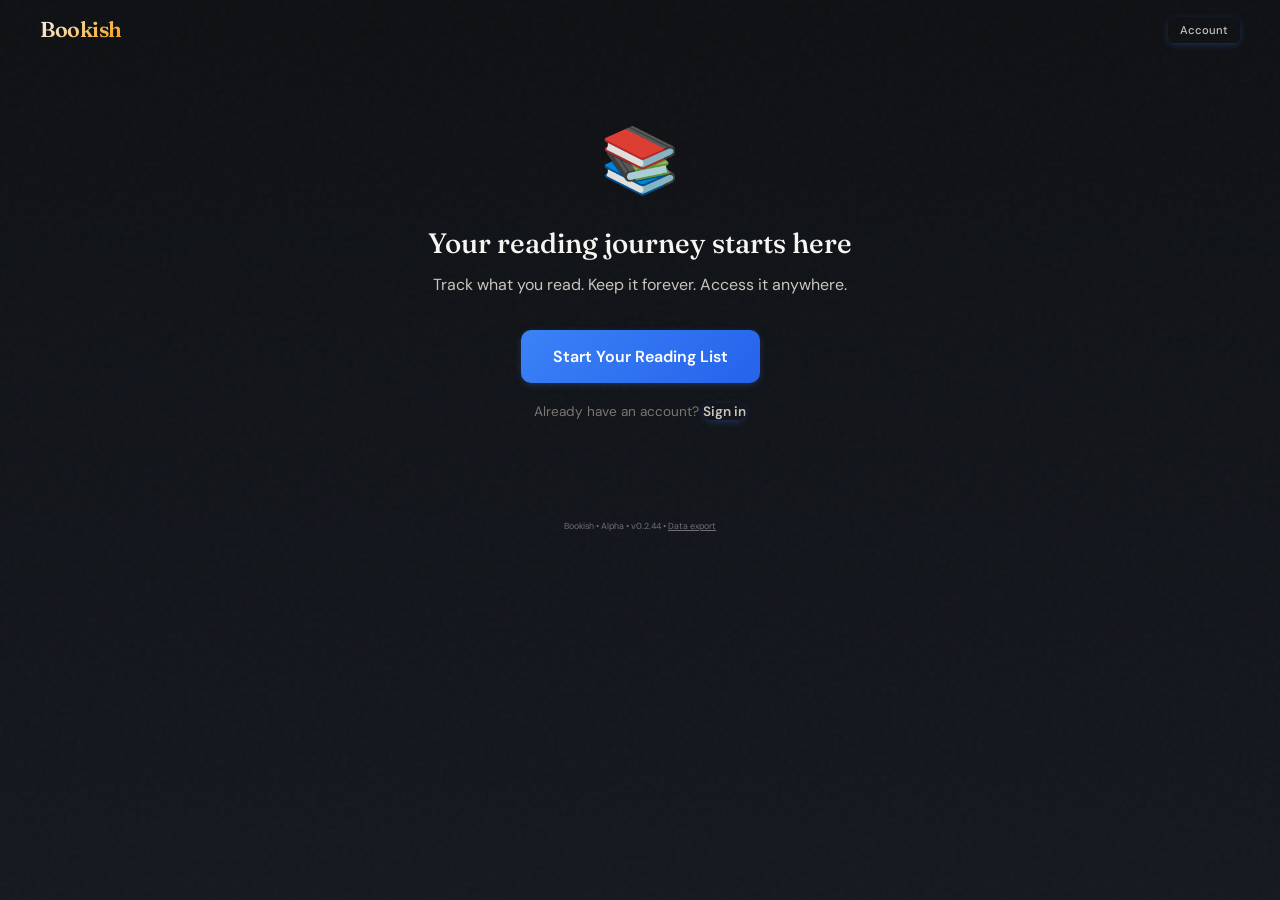
==== index.html @ df1e9d8d "Deploy: 2026-03-21 12:35:47 - Alpha 2: reading status, WTR drawer, pending-tx bridge, sync fixes, nu" ====
<!doctype html><html><head><meta charset="utf-8"/><title>Bookish</title><meta name="viewport" content="width=device-width,initial-scale=1"/>
<link rel="manifest" href="manifest.json"/>
<meta name="theme-color" content="#2563eb"/>
<meta name="apple-mobile-web-app-capable" content="yes"/>
<meta name="mobile-web-app-capable" content="yes"/>
<meta name="apple-mobile-web-app-status-bar-style" content="default"/>
<link rel="apple-touch-icon" href="assets/icons/icon-192.png"/>
<link rel="icon" type="image/png" sizes="32x32" href="assets/icons/icon-192.png"/>
<link rel="preconnect" href="https://fonts.googleapis.com">
<link rel="preconnect" href="https://fonts.gstatic.com" crossorigin>
<link href="https://fonts.googleapis.com/css2?family=DM+Sans:wght@400;500;600;700&family=Fraunces:opsz,wght@9..144,400;9..144,500;9..144,600&family=JetBrains+Mono:wght@400;500&display=swap" rel="stylesheet">
<link rel="stylesheet" href="css/styles.css"/>
</head><body><div id="app">
<header>
  <h1>Bookish</h1>
  <div style="display:flex;align-items:center;gap:10px;font-size:.65rem">
    <div id="status" style="display:none"></div>
    <button id="installBtn" class="refresh-link" style="display:none" title="Install">Install</button>
    <button id="accountBtn" class="refresh-link account-link" title="Account">Account</button>
  </div>
</header>
<div class="action-bar">
  <button id="newBtn" class="new-compact" title="Add a book">+ Add a Book</button>
  <button id="wtrCounter" class="wtr-counter" title="Your reading list">My Reading List</button>
</div>
<div id="accountNudgeBanner" class="nudge-banner" style="display:none;">
  <div class="nudge-content">
    <span class="nudge-icon">💡</span>
    <div class="nudge-text">
      <div class="nudge-headline">Want to access your books from other devices?</div>
      <button id="nudgeCreateAccountBtn" class="btn-link nudge-cta">Create Account →</button>
    </div>
  </div>
  <button id="nudgeDismissBtn" class="nudge-dismiss" title="Dismiss">×</button>
</div>

<!-- Account Modal -->
<div id="accountModal" class="modal-overlay" style="display:none;">
  <div class="modal-backdrop"></div>
  <div class="modal account-modal">
    <button class="modal-close-btn" id="accountModalClose" aria-label="Close">×</button>
    <div id="accountModalContent"></div>
  </div>
</div>

<!-- Want to Read drawer -->
<div id="wtrOverlay" style="display:none">
  <div class="wtr-backdrop" id="wtrBackdrop"></div>
  <div class="wtr-drawer" id="wtrDrawer">
    <div class="wtr-drawer-handle"></div>
    <div class="wtr-header">
      <h3 class="wtr-title">My Reading List</h3>
      <button type="button" class="modal-close-btn" id="wtrClose" aria-label="Close">×</button>
    </div>
    <div id="wtrList" class="wtr-list"></div>
    <div id="wtrEmpty" class="wtr-empty" style="display:none">
      <p>When you hear about a book you want to read, add it here so you don't forget.</p>
      <button type="button" class="btn secondary" id="wtrAddBtn">+ Add a Book</button>
    </div>
    <div class="wtr-footer">
      <button type="button" class="wtr-footer-add" id="wtrFooterAdd">+ Add a book to read</button>
    </div>
  </div>
</div>

<div id="shelfEmpty" class="shelf-empty" style="display:none">
  <p class="shelf-empty-text">Books you're reading and have finished show up here.</p>
  <button type="button" id="shelfEmptyBrowse" class="shelf-empty-link">Browse My Reading List →</button>
</div>
<div id="cards" class="cards"></div>
<div id="empty" class="empty-state" style="display:none">
  <div class="empty-illustration">📚</div>
  <h2 class="empty-headline">Your reading journey starts here</h2>
  <p class="empty-subtext">Track what you read. Keep it forever. Access it anywhere.</p>
  <button id="emptyAddBookBtn" class="btn primary empty-cta">Start Your Reading List</button>
  <div id="emptySignIn" class="empty-signin">Already have an account? <button class="link-btn" id="emptySignInBtn">Sign in</button></div>
</div>
<div id="celebrationToast" class="toast celebration-toast" style="display:none;">
  <span class="toast-icon">🎉</span>
  <span class="toast-message">First book added! You're on your way.</span>
</div>
<footer>Bookish • Alpha • v0.2.44 • <a href="/forever.html" target="_blank" rel="noopener">Data export</a></footer>
</div>

<!-- Notes expand overlay -->
<div id="notesOverlay" class="notes-overlay" style="display:none;">
  <div class="notes-overlay-backdrop"></div>
  <div class="notes-overlay-inner">
    <div class="notes-overlay-header">
      <h3>Notes</h3>
      <button type="button" id="notesOverlayClose" class="btn notes-overlay-done">Done</button>
    </div>
    <textarea id="notesOverlayInput" placeholder="Write your thoughts about this book..." maxlength="10000"></textarea>
    <div class="notes-overlay-count"><span id="notesOverlayCount">0</span> / 10,000</div>
  </div>
</div>

<div id="modal" class="modal">
  <div class="modal-inner">
    <button class="modal-close-btn" id="closeModal" aria-label="Close">×</button>
    <div id="statusSelector" class="status-selector" style="display:none">
      <button type="button" class="status-option active" data-status="want_to_read">Want to Read</button>
      <button type="button" class="status-option" data-status="reading">Reading</button>
      <button type="button" class="status-option" data-status="read">Read</button>
    </div>
    <input type="hidden" name="readingStatus" id="readingStatusInput" value="want_to_read"/>
    <div id="bookSearchUI">
      <h3>Add Book</h3>
      <input id="bookSearchInput" placeholder="Search by title, author, or ISBN…" autocomplete="off"/>
      <button type="button" id="filtersToggle" class="filters-toggle" style="display:none"><span class="filters-toggle-icon">▾</span> Filters<span id="filtersActiveIndicator" class="filters-active-dot" style="display:none"></span></button>
      <div id="searchControls" class="search-controls" style="display:none">
        <div class="filters">
          <span class="tiny-label">Filter:</span>
          <button type="button" class="filter-btn active" data-filter="all">Books</button>
          <button type="button" class="filter-btn" data-filter="audiobook">Audiobooks</button>
        </div>
        <div class="sorters">
          <span class="tiny-label">Sort:</span>
          <button type="button" class="sort-btn active" data-mode="relevance" title="Original relevance order">Relevance</button>
          <button type="button" class="sort-btn" data-mode="newest" title="Newest year first">Newest</button>
        </div>
      </div>
      <div id="bookSearchResults" style="display:none"></div>
      <div id="editionNav">
        <button type="button" id="prevEdition">◀</button>
        <div id="editionInfo"></div>
        <button type="button" id="nextEdition">▶</button>
      </div>
    </div>
    <form id="entryForm" class="inline" novalidate>
      <div class="form-as-tile">
        <div class="fields-cluster">
          <div class="field-block"><label>Title</label><input name="title" required placeholder="Title"></div>
          <div class="field-block"><label>Author</label><input name="author" required placeholder="Author"></div>
          <div class="field-block"><label>Format</label><select name="format"><option value="print">Print</option><option value="ebook">Ebook</option><option value="audio">Audio</option></select></div>
          <div class="field-block"><label>Date Read</label><div class="date-input-wrap"><input name="dateRead" type="date"><button type="button" class="cal-btn" id="openCalendarBtn" title="Pick date">📅</button></div></div>
        </div>
        <div class="tile-cover" id="tileCoverClick">
          <img class="preview" id="coverPreview" style="display:none"/>
          <div class="placeholder" id="coverPlaceholder"><div class="placeholder-icon"><svg width="48" height="48" viewBox="0 0 24 24" fill="none" stroke="currentColor" stroke-width="1.5" stroke-linecap="round" stroke-linejoin="round"><path d="M4 19.5A2.5 2.5 0 0 1 6.5 17H20"/><path d="M6.5 2H20v20H6.5A2.5 2.5 0 0 1 4 19.5v-15A2.5 2.5 0 0 1 6.5 2z"/></svg><span>Click to upload cover</span></div></div>
          <div class="cover-hover-hint" id="coverHoverHint">Click to change cover</div>
          <button type="button" class="cover-remove-btn" id="coverRemoveBtn" title="Remove cover" style="display:none">×</button>
          <input type="file" name="coverFile" accept="image/*" style="display:none" id="hiddenCoverInput"/>
        </div>
      </div>
      <div class="optional-fields-zone" id="optionalFieldsZone">
        <div class="field-chips" id="fieldChips">
          <button type="button" class="field-chip" data-field="notes">+ Notes</button>
          <button type="button" class="field-chip" data-field="rating">+ Rating</button>
          <button type="button" class="field-chip" data-field="owned">+ Owned</button>
          <button type="button" class="field-chip" data-field="tags">+ Tags</button>
        </div>
        <div class="optional-field" data-field="rating" style="display:none">
          <div class="optional-field-header"><label>Rating</label><button type="button" class="field-deactivate" data-field="rating" title="Remove rating field" aria-label="Remove rating field">&times;</button></div>
          <div class="star-rating" id="starRating" role="radiogroup" aria-label="Book rating">
            <button type="button" class="star" data-value="1" role="radio" aria-label="1 star">☆</button><button type="button" class="star" data-value="2" role="radio" aria-label="2 stars">☆</button><button type="button" class="star" data-value="3" role="radio" aria-label="3 stars">☆</button><button type="button" class="star" data-value="4" role="radio" aria-label="4 stars">☆</button><button type="button" class="star" data-value="5" role="radio" aria-label="5 stars">☆</button>
          </div>
          <input type="hidden" name="rating" id="ratingInput" value=""/>
        </div>
        <div class="optional-field" data-field="owned" style="display:none">
          <div class="optional-field-header"><label>Owned</label><button type="button" class="field-deactivate" data-field="owned" title="Remove owned field" aria-label="Remove owned field">&times;</button></div>
          <label class="toggle-switch"><input type="checkbox" name="owned" id="ownedToggle"><span class="toggle-track"></span><span class="toggle-label" id="ownedLabel">No</span></label>
        </div>
        <div class="optional-field" data-field="tags" style="display:none">
          <div class="optional-field-header"><label>Tags</label><button type="button" class="field-deactivate" data-field="tags" title="Remove tags field" aria-label="Remove tags field">&times;</button></div>
          <input name="tags" placeholder="e.g. fiction, favorites" class="tags-input" id="tagsInput">
          <div class="tags-pills" id="tagsPills"></div>
        </div>
        <div class="optional-field" data-field="notes" style="display:none">
          <div class="optional-field-header"><label>Notes</label><button type="button" class="field-deactivate" data-field="notes" title="Remove notes field" aria-label="Remove notes field">&times;</button></div>
          <div class="notes-block">
            <textarea id="notesInput" name="notes" placeholder="Any thoughts about this book?" maxlength="10000" rows="3"></textarea>
            <button type="button" class="notes-expand-btn" id="notesExpandBtn" title="Expand to full editor" aria-label="Expand notes">↗</button>
          </div>
        </div>
      </div>
      <input type="hidden" name="priorTxid"/>
      <div class="row-actions primary-actions">
        <button type="button" class="btn secondary" id="cancelBtn">Cancel</button>
        <button type="submit" class="btn" id="saveBtn" disabled>Save</button>
        <button type="button" class="btn danger edit-only" id="deleteBtn" title="Delete book">Delete</button>
      </div>
    </form>
  </div>
</div>
<script>
 if('serviceWorker' in navigator){
  window.addEventListener('load',async()=>{
    try{
      const registration=await navigator.serviceWorker.register('./sw.js');
      // Check for updates on page load
      registration.update();
      // Check for updates periodically (every 60 minutes)
      setInterval(()=>registration.update(),60*60*1000);
    }catch(err){
      console.warn('SW registration failed:',err);
    }
  });
  // Reload when new service worker takes control
  let refreshing=false;
  navigator.serviceWorker.addEventListener('controllerchange',()=>{
    if(refreshing) return;
    refreshing=true;
    window.location.reload();
  });
 }
 // Minimal install prompt handling
 let deferredPrompt; const installBtn=document.getElementById('installBtn');
 window.addEventListener('beforeinstallprompt', (e)=>{ e.preventDefault(); deferredPrompt=e; installBtn.style.display='inline-flex'; });
 installBtn?.addEventListener('click', async ()=>{ if(!deferredPrompt) return; installBtn.disabled=true; try{ deferredPrompt.prompt(); await deferredPrompt.userChoice; }finally{ installBtn.style.display='none'; deferredPrompt=null; }
 });
</script>
<script type="module" src="js/browser_client.js"></script>
<script type="module" src="js/cache.js"></script>
<script type="module" src="js/sync_manager.js"></script>
<script type="module" src="js/app.js"></script>
<script defer src="js/date_picker.js"></script>
<script type="module" src="js/book_search.js"></script>
</body></html>
---- css/styles.css ----
:root{
  --mobile-columns:2;
  --mobile-scale:1;
  /* Phase 4: Typography */
  --font-display:'Fraunces',Georgia,serif;
  --font-body:'DM Sans',system-ui,sans-serif;
  --font-mono:'JetBrains Mono',monospace;
  /* Phase 4: Color System - Warm Palette */
  --color-bg-deep:#0f1114;
  --color-bg-base:#151920;
  --color-bg-surface:#1c222a;
  --color-bg-elevated:#242b35;
  --color-text-primary:#f7f5f2;
  --color-text-secondary:#c9c5be;
  --color-text-muted:#7a7670;
  --color-border-subtle:#2a2f38;
  --color-border-default:#363d48;
  --color-border-strong:#454d5a;
  --color-primary:#3b82f6;
  --color-primary-hover:#60a5fa;
  --color-primary-muted:rgba(59,130,246,0.15);
  --color-accent:#f59e0b;
  --color-accent-muted:rgba(245,158,11,0.15);
  --color-success:#10b981;
  --color-warning:#eab308;
  --color-error:#ef4444;
  /* Single shelf spine (read / neutral); "reading" cards override in .card[data-reading] */
  --color-spine-read:#3d3630;
  --color-spine-read-mid:#322c27;
}
body{
  font-family:var(--font-body);
  margin:0;
  display:flex;
  justify-content:center;
  background:linear-gradient(180deg,var(--color-bg-deep) 0%,var(--color-bg-base) 100%);
  color:var(--color-text-primary);
  min-height:100vh;
  position:relative;
}
body::before{
  content:'';
  position:fixed;
  inset:0;
  background-image:url("data:image/svg+xml,%3Csvg viewBox='0 0 200 200' xmlns='http://www.w3.org/2000/svg'%3E%3Cfilter id='noise'%3E%3CfeTurbulence type='fractalNoise' baseFrequency='0.85' numOctaves='4' stitchTiles='stitch'/%3E%3C/filter%3E%3Crect width='100%25' height='100%25' filter='url(%23noise)'/%3E%3C/svg%3E");
  opacity:0.025;
  pointer-events:none;
  z-index:-1;
}
/* Phase 4: Typography application */
h1,h2,h3,.headline{
  font-family:var(--font-display);
  font-optical-sizing:auto;
}
.recovery-phrase,.wallet-address,code{
  font-family:var(--font-mono);
}
/* Global transition defaults */
*{
  transition-timing-function:cubic-bezier(.4,0,.2,1);
}
/* Reduced motion support */
@media (prefers-reduced-motion:reduce){
  *,*::before,*::after{
    animation-duration:.01ms!important;
    animation-iteration-count:1!important;
    transition-duration:.01ms!important;
  }
}
#app{width:100%;max-width:1200px;padding:16px} /* widened for desktop grid */
header{display:flex;align-items:center;justify-content:space-between;margin-bottom:12px}
header h1{
  font-family:var(--font-display);
  font-size:1.35rem;
  font-weight:600;
  letter-spacing:-0.02em;
  margin:0;
  background:linear-gradient(135deg,var(--color-text-primary) 0%,var(--color-accent) 100%);
  -webkit-background-clip:text;
  -webkit-text-fill-color:transparent;
  background-clip:text;
}
#status{
  font-size:.65rem;
  opacity:.7;
  color:var(--color-text-muted);
  transition:color .2s ease,opacity .2s ease;
}
#status:empty{display:none}
#status.warning{
  color:var(--color-warning);
  opacity:1;
  font-weight:500;
}
button, .btn{
  font-family:var(--font-body);
  font-weight:600;
  font-size:.875rem;
  padding:10px 18px;
  border-radius:8px;
  border:none;
  cursor:pointer;
  transition:all .2s ease;
  position:relative;
  overflow:hidden;
  display:inline-flex;
  align-items:center;
  justify-content:center;
  gap:6px;
  background:linear-gradient(135deg,var(--color-primary) 0%,#2563eb 100%);
  color:#fff;
  box-shadow:0 2px 8px -2px rgba(59,130,246,.4);
}
button:disabled, .btn:disabled{opacity:.5;cursor:default}
button:active, .btn:active{transform:scale(.98)}
button.primary, .btn.primary{
  background:linear-gradient(135deg,var(--color-primary) 0%,#2563eb 100%);
  color:#fff;
  box-shadow:0 2px 8px -2px rgba(59,130,246,.4);
}
button.primary:hover, .btn.primary:hover{
  background:linear-gradient(135deg,var(--color-primary-hover) 0%,#3b82f6 100%);
  box-shadow:0 4px 12px -2px rgba(59,130,246,.5);
  transform:translateY(-1px);
}
button.secondary, .btn.secondary{
  background:var(--color-bg-elevated);
  color:var(--color-text-secondary);
  border:1px solid var(--color-border-default);
  box-shadow:none;
}
button.secondary:hover, .btn.secondary:hover{
  background:var(--color-border-subtle);
  color:var(--color-text-primary);
  transform:translateY(-1px);
}
#newBtn{background:var(--color-success)}
.new-compact{background:var(--color-bg-surface)!important;color:var(--color-text-primary)!important;font-size:.75rem!important;padding:8px 14px!important;border:1px solid var(--color-border-default)!important;border-radius:8px!important;font-weight:600!important;letter-spacing:.03em}
.new-compact:hover{background:var(--color-bg-elevated)!important;border-color:var(--color-border-strong)!important}
.refresh-link{
  position:relative;
  background:transparent!important;
  color:var(--color-text-muted)!important;
  padding:6px 12px!important;
  font-size:.7rem!important;
  font-weight:500!important;
  border:none!important;
  border-radius:6px!important;
  cursor:pointer;
  transition:color .2s ease,background .2s ease;
}
.refresh-link::before{
  content:'';
  position:absolute;
  inset:-6px -4px;
  border-radius:10px;
}
.refresh-link:hover{
  color:var(--color-text-secondary)!important;
  background:var(--color-bg-surface)!important;
}
.account-link{
  color:var(--color-text-secondary)!important;
  font-weight:500!important;
  text-decoration:none!important;
}
.account-link:hover{
  color:var(--color-text-primary)!important;
}
.cards{display:flex;flex-direction:column;gap:14px;margin-top:8px}
.card{
  position:relative;
  background:var(--color-bg-surface);
  border:1px solid var(--color-border-subtle);
  border-radius:12px;
  display:flex;
  gap:12px;
  padding:12px;
  cursor:pointer;
  transition:transform .3s ease,box-shadow .3s ease,border-color .3s ease,background .2s;
  animation:card-enter .4s ease-out backwards;
}
.card:nth-child(1){animation-delay:.05s}
.card:nth-child(2){animation-delay:.1s}
.card:nth-child(3){animation-delay:.15s}
.card:nth-child(4){animation-delay:.2s}
.card:nth-child(5){animation-delay:.25s}
.card:nth-child(6){animation-delay:.3s}
.card:nth-child(7){animation-delay:.35s}
.card:nth-child(8){animation-delay:.4s}
@keyframes card-enter{
  from{
    opacity:0;
    transform:translateY(20px);
  }
  to{
    opacity:1;
    transform:translateY(0);
  }
}
.card:hover{
  transform:translateY(-2px);
  box-shadow:0 6px 16px -6px rgba(0,0,0,.35),0 0 0 1px var(--color-border-default);
  border-color:var(--color-border-default);
  background:var(--color-bg-elevated);
}
.card[data-fmt]{position:relative;}
.card[data-fmt]:before{
  content:'';
  position:absolute;
  left:0;
  top:0;
  bottom:0;
  width:3px;
  border-radius:12px 0 0 12px;
  opacity:.65;
  transition:opacity .3s ease;
  z-index:1;
}
.card[data-fmt]:before{background:linear-gradient(180deg,var(--color-spine-read) 0%,var(--color-spine-read-mid) 100%);}
.card:hover[data-fmt]:before{
  opacity:1;
}
.cover{
  width:72px;
  flex:0 0 72px;
  display:flex;
  align-items:center;
  justify-content:center;
  background:linear-gradient(145deg,var(--color-bg-elevated) 0%,var(--color-bg-deep) 100%);
  border:1px solid var(--color-border-subtle);
  border-radius:8px;
  overflow:hidden;
  position:relative;
}
/* Blur-fill background for covers with non-standard aspect ratios */
.cover::before{
  content:'';
  position:absolute;
  inset:-10px;
  background:var(--cover-url) center/cover no-repeat;
  filter:blur(12px) brightness(0.7);
  z-index:0;
  opacity:0;
  transition:opacity .2s;
}
.cover:has(img)::before{opacity:1}
.cover:not(:has(img)):not(:has(.generated-cover)){
  background-image:repeating-linear-gradient(90deg,transparent,transparent 2px,var(--color-border-subtle) 2px,var(--color-border-subtle) 3px),linear-gradient(145deg,var(--color-bg-elevated) 0%,var(--color-bg-deep) 100%);
}
.cover > span{
  font-size:.65rem;
  font-weight:500;
  text-transform:uppercase;
  letter-spacing:.1em;
  color:var(--color-text-muted);
  opacity:.6;
}
.no-cover-icon{
  display:flex;
  flex-direction:column;
  align-items:center;
  gap:4px;
  opacity:.3;
  color:var(--color-text-muted);
}
/* Generated cover for books without cover art */
.generated-cover{
  width:100%;
  height:100%;
  display:flex;
  flex-direction:column;
  align-items:center;
  justify-content:center;
  padding:10px 8px;
  box-sizing:border-box;
  text-align:center;
  gap:4px;
}
.generated-title{
  font-family:var(--font-display);
  font-size:.7rem;
  font-weight:500;
  line-height:1.25;
  color:rgba(255,255,255,.85);
  display:-webkit-box;
  -webkit-line-clamp:4;
  line-clamp:4;
  -webkit-box-orient:vertical;
  overflow:hidden;
  word-break:break-word;
}
.generated-author{
  font-family:var(--font-body);
  font-size:.5rem;
  font-weight:400;
  color:rgba(255,255,255,.45);
  line-height:1.2;
  display:-webkit-box;
  -webkit-line-clamp:2;
  line-clamp:2;
  -webkit-box-orient:vertical;
  overflow:hidden;
}
.cover img{width:100%;height:100%;object-fit:contain;display:block;position:relative;z-index:1}
/* Dim text below card when generated cover shows title/author */
.card:has(.generated-cover) .meta .title,
.card:has(.generated-cover) .meta .author{opacity:.5}
.meta{flex:1;min-width:0}
.title{
  font-family:var(--font-body);
  font-size:1rem;
  font-weight:600;
  line-height:1.2;
  margin:0 0 4px 0;
  color:var(--color-text-primary);
}
.author{
  font-family:var(--font-body);
  font-size:.875rem;
  font-weight:500;
  color:var(--color-text-secondary);
  margin:0 0 6px 0;
}
.details{font-size:.65rem;opacity:.65;display:flex;flex-wrap:wrap;gap:6px}
.details{flex-direction:column;align-items:flex-start;gap:2px}
.details .read-date{display:block;opacity:.7;}
/* Empty state - Phase 2 redesign */
.empty-state{display:flex;flex-direction:column;align-items:center;justify-content:center;padding:60px 20px;text-align:center;min-height:300px}
.empty-illustration{font-size:4rem;margin-bottom:24px;opacity:.9;animation:gentleBounce 1s ease-in-out 1}
@keyframes gentleBounce{0%,100%{transform:translateY(0)}50%{transform:translateY(-8px)}}
.empty-headline{
  font-family:var(--font-display);
  font-size:1.75rem;
  font-weight:500;
  margin:0 0 12px 0;
  color:var(--color-text-primary);
}
.empty-subtext{
  font-family:var(--font-body);
  font-size:1rem;
  color:var(--color-text-secondary);
  margin:0 0 32px 0;
  line-height:1.6;
}
.empty-cta{
  font-family:var(--font-body);
  font-size:1rem;
  font-weight:600;
  padding:16px 32px;
  border-radius:10px;
  background:linear-gradient(135deg,var(--color-primary) 0%,#2563eb 100%);
  box-shadow:0 2px 8px -2px rgba(59,130,246,.4);
  transition:background .2s ease,transform .2s ease,box-shadow .2s ease;
}
.empty-cta:hover{
  background:linear-gradient(135deg,var(--color-primary-hover) 0%,#3b82f6 100%);
  box-shadow:0 4px 12px -2px rgba(59,130,246,.5);
  transform:translateY(-2px);
}

/* Sign-in link on empty state */
.empty-signin{margin-top:20px;font-size:.85rem;color:var(--color-text-muted)}
.empty-signin .link-btn{background:none;border:none;color:var(--color-text-secondary);font-size:inherit;font-family:inherit;cursor:pointer;padding:0;text-decoration:none;transition:color .2s}
.empty-signin .link-btn:hover{color:var(--color-text-primary);text-decoration:underline;text-underline-offset:2px}

/* Shelf-empty state (has WTR books but no shelf books) */
.shelf-empty{
  text-align:center;
  padding:40px 20px;
  color:var(--color-text-muted);
}
.shelf-empty-text{
  font-size:.9rem;
  line-height:1.5;
  margin:0 0 12px;
}
.shelf-empty-link{
  background:transparent!important;
  border:none!important;
  color:var(--color-text-secondary)!important;
  font-size:.85rem!important;
  font-weight:500!important;
  cursor:pointer;
  padding:8px 12px!important;
  border-radius:6px!important;
  transition:color .2s,background .2s;
  font-family:var(--font-body);
  box-shadow:none!important;
}
.shelf-empty-link:hover{
  color:var(--color-primary)!important;
  background:var(--color-bg-surface)!important;
}

/* --- Reading Status: shelf-first, queue-behind --- */

/* Reading card accent — always-on spine glow */
.card[data-reading="true"][data-fmt]:before{
  opacity:1!important;
  background:linear-gradient(180deg,var(--color-primary) 0%,var(--color-primary-hover) 100%)!important;
  box-shadow:0 0 8px 1px rgba(59,130,246,.2);
}
.card-reading-label{
  font-size:.7rem;
  color:var(--color-primary);
  opacity:.85;
  display:flex;
  flex-direction:row;
  align-items:center;
  gap:6px;
  flex-wrap:wrap;
}
.card-reading-text{flex:0 1 auto;line-height:1.2}
.card-done-check{
  font-size:.8rem;
  line-height:1;
  color:var(--color-text-muted);
  cursor:pointer;
  padding:12px;
  margin:-12px -12px -12px 0;
  border-radius:6px;
  transition:color .15s,background .15s;
  font-weight:600;
  font-family:var(--font-body);
  background:transparent;
  border:none;
  min-width:44px;
  min-height:44px;
  display:inline-flex;
  align-items:center;
  justify-content:center;
  box-shadow:none;
}
.card-done-check:hover{
  color:var(--color-success);
  background:rgba(16,185,129,.12);
}

/* Action bar (+ To Read button and counter) */
.action-bar{display:flex;gap:8px;margin:4px 0 12px;align-items:center}
.wtr-counter{
  background:transparent!important;
  border:1px solid var(--color-border-default)!important;
  color:var(--color-text-secondary)!important;
  font-size:.75rem!important;
  font-weight:600!important;
  padding:8px 14px!important;
  border-radius:8px!important;
  cursor:pointer;
  transition:color .2s,background .2s,border-color .2s;
  font-family:var(--font-body);
  letter-spacing:.03em;
  box-shadow:none;
}
.wtr-counter:hover{
  background:var(--color-bg-elevated)!important;
  border-color:var(--color-border-strong)!important;
  color:var(--color-text-primary)!important;
}
.wtr-counter .wtr-count{
  color:var(--color-primary);
  font-weight:700;
  margin-left:4px;
}

/* WTR drawer overlay */
.wtr-backdrop{position:fixed;inset:0;background:rgba(0,0,0,.5);backdrop-filter:blur(2px);z-index:5000;animation:fadeIn .2s ease-out}
.wtr-drawer{position:fixed;background:var(--color-bg-elevated);z-index:5001;overflow-y:auto;display:flex;flex-direction:column}
.wtr-drawer-handle{display:none}
@media(max-width:599px){
  .wtr-drawer{bottom:0;left:0;right:0;max-height:75vh;border-radius:16px 16px 0 0;padding:20px 16px;animation:slideUpDrawer .3s ease-out;box-shadow:0 -4px 24px rgba(0,0,0,.3)}
  .wtr-drawer-handle{display:block;width:32px;height:4px;border-radius:2px;background:var(--color-border-strong);margin:0 auto 12px;flex-shrink:0}
}
@media(min-width:600px){
  .wtr-drawer{top:0;right:0;bottom:0;width:380px;max-width:90vw;border-left:1px solid var(--color-border-default);padding:24px;animation:slideInRight .25s ease-out;box-shadow:-4px 0 24px rgba(0,0,0,.2)}
}
@keyframes slideUpDrawer{from{transform:translateY(100%)}to{transform:translateY(0)}}
@keyframes slideInRight{from{transform:translateX(100%)}to{transform:translateX(0)}}

.wtr-header{display:flex;align-items:center;justify-content:space-between;margin-bottom:16px;flex-shrink:0}
.wtr-title{font-family:var(--font-display);font-size:1.1rem;font-weight:600;margin:0;color:var(--color-text-primary)}
.wtr-list{flex:1;overflow-y:auto;min-height:0}
.wtr-item{display:flex;align-items:center;gap:12px;padding:10px 0;border-bottom:1px solid var(--color-border-subtle);cursor:pointer;transition:background .15s}
.wtr-item:last-child{border-bottom:none}
.wtr-item:hover{background:var(--color-bg-surface);margin:0 -16px;padding:10px 16px;border-radius:8px}
.wtr-item-cover{width:48px;height:72px;flex-shrink:0;border-radius:4px;overflow:hidden;background:var(--color-bg-deep);display:flex;align-items:center;justify-content:center}
.wtr-item-cover img{width:100%;height:100%;object-fit:cover}
.wtr-item-cover .wtr-mini-cover{width:100%;height:100%;display:flex;align-items:center;justify-content:center;padding:4px;box-sizing:border-box;text-align:center}
.wtr-mini-title{font-size:.45rem;font-family:var(--font-display);color:rgba(255,255,255,.7);line-height:1.2;overflow:hidden;display:-webkit-box;-webkit-line-clamp:3;line-clamp:3;-webkit-box-orient:vertical}
.wtr-item-info{flex:1;min-width:0}
.wtr-item-title{font-weight:600;font-size:.875rem;line-height:1.3;color:var(--color-text-primary);white-space:nowrap;overflow:hidden;text-overflow:ellipsis}
.wtr-item-author{font-size:.75rem;color:var(--color-text-secondary);margin-top:2px}
.wtr-start-btn{background:transparent;border:none;color:var(--color-primary);font-size:.75rem;font-weight:600;cursor:pointer;padding:6px 10px;border-radius:6px;white-space:nowrap;transition:background .15s,color .15s;min-height:36px;font-family:var(--font-body);box-shadow:none}
.wtr-start-btn:hover{background:var(--color-primary-muted)}
.wtr-empty{text-align:center;padding:40px 16px;color:var(--color-text-muted);font-size:.875rem;line-height:1.6}
.wtr-empty p{margin:0 0 16px}
.wtr-footer{flex-shrink:0;padding-top:12px;margin-top:8px;border-top:1px solid var(--color-border-subtle)}
.wtr-footer-add{background:transparent;border:none;color:var(--color-text-muted);font-size:.8rem;font-weight:500;cursor:pointer;padding:10px 0;width:100%;text-align:center;transition:color .2s;font-family:var(--font-body);min-height:44px;box-shadow:none}
.wtr-footer-add:hover{color:var(--color-text-secondary)}

/* Unified status selector (add + edit modal) */
.status-selector{display:flex;gap:0;background:var(--color-bg-deep);border-radius:10px;padding:3px;margin-bottom:16px}
.status-option{flex:1;padding:10px 8px;font-size:.75rem;font-weight:600;border:none;border-radius:8px;cursor:pointer;background:transparent;color:var(--color-text-muted);transition:all .2s;min-height:40px;font-family:var(--font-body);box-shadow:none;white-space:nowrap}
.status-option.active{background:var(--color-bg-elevated);color:var(--color-text-primary);box-shadow:0 1px 4px rgba(0,0,0,.2)}
@media(max-width:399px){.status-option{padding:8px 6px;font-size:.7rem}}

/* Status toast */
.status-toast{background:var(--color-bg-elevated)!important;border:1px solid var(--color-success)!important;border-radius:8px;padding:12px 20px;font-size:.875rem;color:var(--color-text-primary)}
.status-toast-with-action{display:flex!important;align-items:center;gap:16px;padding:12px 16px 12px 20px!important;flex-wrap:wrap;justify-content:center}
.status-toast-with-action .toast-message{flex:0 1 auto}
.toast-undo-btn{
  margin:0;
  padding:8px 14px;
  min-height:40px;
  border-radius:6px;
  border:1px solid var(--color-border-default);
  background:var(--color-bg-surface);
  color:var(--color-text-primary);
  font-size:.8125rem;
  font-weight:600;
  cursor:pointer;
  flex-shrink:0;
}
.toast-undo-btn:hover{
  background:var(--color-bg-deep);
  border-color:var(--color-primary);
  color:var(--color-primary);
}

/* Celebration toast */
.toast{position:fixed;bottom:24px;left:50%;transform:translateX(-50%);background:#1e3a5f;border:1px solid #2563eb;border-radius:12px;padding:12px 20px;display:flex;align-items:center;gap:10px;font-size:.9rem;color:#e2e8f0;box-shadow:0 4px 20px rgba(0,0,0,.3);z-index:9000;animation:slideUp .3s ease-out;max-width:calc(100vw - 48px)}
@keyframes slideUp{from{opacity:0;transform:translateX(-50%) translateY(20px)}to{opacity:1;transform:translateX(-50%) translateY(0)}}
.toast.hiding{animation:slideDown .3s ease-in forwards}
@keyframes slideDown{from{opacity:1;transform:translateX(-50%) translateY(0)}to{opacity:0;transform:translateX(-50%) translateY(20px)}}
.toast-icon{font-size:1.2rem}
.celebration-toast{background:linear-gradient(135deg,#1e3a5f 0%,#1e293b 100%)}

/* Account nudge banner */
.nudge-banner{background:var(--color-bg-surface);border:1px solid var(--color-border-subtle);border-radius:10px;padding:14px 20px;margin:16px 0;display:flex;align-items:center;justify-content:center;gap:12px;animation:fadeIn .3s ease-out}
@keyframes fadeIn{from{opacity:0;transform:translateY(-10px)}to{opacity:1;transform:translateY(0)}}
.nudge-content{display:flex;align-items:center;gap:10px}
.nudge-icon{font-size:1.25rem;line-height:1}
.nudge-text{display:flex;align-items:baseline;gap:6px;flex-wrap:wrap}
.nudge-headline{font-size:.875rem;font-weight:500;color:#e2e8f0}
.nudge-cta{font-size:.875rem;color:#60a5fa;text-decoration:none;background:none;border:none;padding:0;cursor:pointer;white-space:nowrap}
.nudge-cta:hover{color:#93c5fd;text-decoration:underline}
.nudge-dismiss{background:transparent;border:none;color:#64748b;font-size:1.1rem;cursor:pointer;padding:4px 8px;border-radius:4px;line-height:1}
.nudge-dismiss:hover{color:#94a3b8;background:#334155}
/* Account modal styles */
.modal-overlay{
  position:fixed;
  inset:0;
  z-index:1000;
  display:flex;
  align-items:center;
  justify-content:center;
  padding:16px;
}
.modal-backdrop{
  position:absolute;
  inset:0;
  background:rgba(0,0,0,0.5);
  backdrop-filter:blur(2px);
  z-index:1000;
  pointer-events:auto;
}
.account-modal{
  /* Override .modal class positioning - this is a flex child, not fixed positioned */
  position:relative !important;
  inset:auto !important;
  /* Override .modal display:none */
  display:block !important;
  /* Reset other .modal properties that interfere */
  background:#0f172a;
  border:1px solid #334155;
  border-radius:12px;
  padding:32px;
  padding-top:40px;
  width:min(440px,calc(100vw - 32px));
  max-height:calc(100vh - 64px);
  overflow-y:auto;
  box-shadow:0 25px 50px -12px rgba(0,0,0,0.5);
  z-index:1001;
  opacity:1;
  transform:scale(1);
  transition:opacity 0.2s ease, transform 0.2s ease;
  pointer-events:auto;
  visibility:visible;
  /* Ensure it's centered by flex parent */
  margin:auto;
}
.account-modal .modal-close-btn{
  top:12px;
  right:12px;
}
.modal-overlay:not([style*="display: none"]) .account-modal{
  opacity:1;
  transform:scale(1);
  visibility:visible;
}
.modal-overlay.open .account-modal{
  opacity:1;
  transform:scale(1);
  visibility:visible;
}
@media (max-width:480px){
  .account-modal{
    width:calc(100vw - 24px);
    padding:24px;
    border-radius:16px;
  }
}
/* Account modal close button uses unified .modal-close-btn */
.account-modal h2{
  margin:0 0 24px 0;
  font-size:1.25rem;
  font-weight:600;
}
.account-info{
  margin-bottom:24px;
}
.account-name{
  font-size:1.1rem;
  font-weight:500;
  margin-bottom:4px;
}
.account-address{
  font-size:0.8rem;
  color:#64748b;
  font-family:var(--font-mono);
}
.account-actions{
  display:flex;
  flex-direction:column;
  gap:12px;
}
.account-actions .btn{
  width:100%;
  padding:14px 20px;
}
.account-modal .account-link{
  display:block;
  margin-top:20px;
  padding-top:16px;
  border-top:1px solid #334155;
  color:#64748b;
  font-size:0.8rem;
  text-decoration:none;
  cursor:pointer;
}
.account-modal .account-link:hover{
  color:#94a3b8;
}
/* Balance display states */
.balance-display{
  font-size:0.9rem;
  padding:8px 12px;
  border-radius:6px;
  display:inline-block;
}
.balance-empty{
  color:#f87171;
  background:rgba(248,113,113,0.1);
}
.balance-low{
  color:#fbbf24;
  background:rgba(251,191,36,0.1);
}
.balance-ok{
  color:var(--color-text-secondary);
  background:var(--color-bg-elevated);
}
.balance-good{
  color:var(--color-text-secondary);
  background:var(--color-bg-elevated);
}
footer{margin-top:40px;font-size:.55rem;opacity:.4;text-align:center}
/* Keep footer links readable: default :visited purple vanishes on dark bg at low opacity */
footer a:link,
footer a:visited{
  color:inherit;
}
footer a:hover{
  color:var(--color-text-secondary);
}
form.inline label{display:block;font-size:.65rem;margin-top:10px;font-weight:600;text-transform:uppercase;letter-spacing:.05em}
form.inline input,form.inline select,form.inline textarea{
  font-family:var(--font-body);
  font-size:.875rem;
  width:100%;
  background:var(--color-bg-deep);
  color:var(--color-text-primary);
  border:1px solid var(--color-border-subtle);
  border-radius:10px;
  padding:12px 14px;
  margin-top:4px;
  transition:all .2s ease;
}
form.inline input:focus,form.inline select:focus,form.inline textarea:focus{
  outline:none;
  border-color:var(--color-primary);
  box-shadow:0 0 0 3px var(--color-primary-muted);
  background:var(--color-bg-base);
}
form.inline input::placeholder,form.inline textarea::placeholder{
  color:var(--color-text-muted);
}
form.inline label{
  color:var(--color-text-muted);
}
.layer-above{position:relative;z-index:1000}
/* status banner removed in favor of a single line inside diagnostics panel */
.modal{
  position:fixed;
  inset:0;
  display:none;
  align-items:center;
  justify-content:center;
  background:rgba(0,0,0,.7);
  backdrop-filter:blur(4px);
  padding:32px 12px 48px;
  overflow:auto;
  z-index:5000;
}
.modal.active{display:flex}
/* Helper modal (for sub-dialogs) should appear on top of account modal */
#helperModal{
  z-index:1002;
}
.modal-inner{
  background:var(--color-bg-elevated);
  border:1px solid var(--color-border-default);
  border-radius:16px;
  padding:24px;
  width:100%;
  max-width:640px;
  position:relative;
  box-shadow:0 0 0 1px rgba(255,255,255,.05) inset,0 24px 48px -12px rgba(0,0,0,.5);
  animation:modal-enter .3s ease-out;
}
@keyframes modal-enter{
  from{
    opacity:0;
    transform:scale(.95) translateY(10px);
  }
  to{
    opacity:1;
    transform:scale(1) translateY(0);
  }
}
.modal-close-btn{
  position:absolute;
  top:12px;
  right:12px;
  background:transparent;
  border:none;
  color:var(--color-text-muted);
  border-radius:50%;
  width:28px;
  height:28px;
  font-size:16px;
  cursor:pointer;
  transition:all .2s ease;
  display:flex;
  align-items:center;
  justify-content:center;
  line-height:1;
  padding:0;
  min-height:auto;
  z-index:1;
  opacity:.6;
}
.modal-close-btn::before{content:'';position:absolute;inset:-6px;border-radius:50%}
.modal-close-btn:hover{
  background:var(--color-bg-surface);
  color:var(--color-text-primary);
  opacity:1;
  border-color:var(--color-border-default);
}
.row-actions{display:flex;gap:8px;margin-top:16px}
.danger{background:var(--color-error)}
.secondary{background:var(--color-bg-elevated);color:var(--color-text-secondary);border:1px solid var(--color-border-default)}
#entryForm input[type=file]{padding:4px;font-size:.65rem}
img.preview{max-width:100%;border-radius:8px;margin-top:8px}
/* Inline / account persistence indicator (not on book cards) */
.status-dot{
  width:10px;
  height:10px;
  border-radius:50%;
  flex-shrink:0;
  transition:background .3s ease,transform .3s ease,box-shadow .3s ease;
}
.status-dot.local{
  background:var(--color-warning);
  animation:pulse-local 2s ease-in-out infinite;
}
@keyframes pulse-local{
  0%,100%{box-shadow:0 0 0 0 rgba(234,179,8,.4);}
  50%{box-shadow:0 0 0 4px rgba(234,179,8,0);}
}
.status-dot.syncing{
  background:var(--color-success);
  box-shadow:0 0 6px 1px rgba(16,185,129,.3);
}
.status-dot.arweave{
  background:#059669;
  box-shadow:0 0 8px 2px rgba(5,150,105,.35);
}
.card.deleting{opacity:.35;filter:grayscale(.85)}
/* book search UI */
#bookSearchUI{display:none;margin:8px 0 12px;background:#101418;border:1px solid #2b333b;border-radius:8px;padding:12px 14px 14px}
#bookSearchUI h3{margin:0 0 6px 0;font-size:.7rem;letter-spacing:.08em;font-weight:600;opacity:.75;text-transform:uppercase}
#bookSearchUI input{width:100%;background:#1e242b;border:1px solid #2b333b;border-radius:6px;color:#f5f7fa;padding:6px 8px;font-size:.7rem;box-sizing:border-box}
/* Ensure container prevents horizontal overflow */
#bookSearchUI{overflow:hidden}
#bookSearchResults{margin-top:6px;max-height:180px;overflow:auto;font-size:.7rem;border:1px solid #2b333b;border-radius:6px}
#bookSearchResults>div{padding:6px 8px;cursor:pointer;border-bottom:1px solid #252d35}
#bookSearchResults>div:last-child{border-bottom:none}
#bookSearchResults>div:hover{background:#1a2026}
#editionNav{display:none;align-items:center;gap:6px;margin-top:8px;font-size:.65rem}
#editionNav button{position:relative;background:#374151;padding:6px 10px;font-size:.6rem;border-radius:6px}
#editionNav button::before{content:'';position:absolute;inset:-6px -4px;border-radius:10px}
#editionInfo{opacity:.6}
.search-controls{display:flex;justify-content:space-between;align-items:center;margin-top:6px;gap:8px;font-size:.65rem}
.search-controls .filters,.search-controls .sorters{display:flex;align-items:center;gap:5px;flex-wrap:wrap}
.search-controls .tiny-label{opacity:.6;font-weight:600;letter-spacing:.05em}
.search-controls button{position:relative;background:#2b333b;border:1px solid #374151;color:#9da6af;font-size:.65rem;padding:6px 10px;border-radius:5px;cursor:pointer;letter-spacing:.04em}
.search-controls button::before{content:'';position:absolute;inset:-6px -4px;border-radius:8px}
.search-controls button.active{background:#2563eb;border-color:#2563eb;color:#fff}
.search-controls button:hover:not(.active){background:#323b44}
.filters-toggle{
  display:none;
  background:var(--color-bg-surface);
  border:1px solid var(--color-border-subtle);
  color:var(--color-text-muted);
  font-size:.6rem;
  padding:4px 10px;
  border-radius:12px;
  cursor:pointer;
  margin-top:6px;
  align-items:center;
  gap:4px;
  min-height:auto;
  letter-spacing:.04em;
}
.filters-toggle:hover{color:var(--color-text-secondary)}
.filters-toggle .filters-toggle-icon{transition:transform .2s}
.filters-toggle.open .filters-toggle-icon{transform:rotate(180deg)}
.filters-active-dot{width:6px;height:6px;border-radius:50%;background:var(--color-primary);display:inline-block;margin-left:2px}
.cards .title{transition:font-size .2s}
.cards .author{transition:font-size .2s}
.cards .details{transition:font-size .2s}
@media (max-width:599px){
  body{font-size:calc(14px * var(--mobile-scale));}
  .card .title{font-size:calc(1rem * var(--mobile-scale));}
  .card .author{font-size:calc(.85rem * var(--mobile-scale));}
  .card .details{font-size:calc(.65rem * var(--mobile-scale));}
  .card .details span.edition-hide{display:inline}
  :root[data-cols='3'] .card .details span.edition-hide{display:none}
}
@media (max-width:599px){
  /* Phase 4: Mobile polish */
  .btn,button{
    min-height:48px;
    padding:12px 16px;
  }
  /* Exempt small UI controls from oversized mobile button sizing */
  /* These use pseudo-element touch targets instead of bloated min-height */
  .refresh-link{min-height:auto!important;padding:6px 12px!important}
  #newBtn{min-height:42px;padding:10px 16px;font-size:.85rem}
  .wtr-counter{min-height:42px!important;padding:10px 14px!important;font-size:.8rem!important}
  .search-controls button{min-height:auto;padding:6px 10px;font-size:.6rem}
  #editionNav button{min-height:auto;padding:6px 10px;font-size:.6rem}
  .cover-remove-btn{min-height:auto!important;padding:0!important}
  .notes-expand-btn{min-height:auto;padding:0;width:32px;height:32px}
  .modal-close-btn{width:36px;height:36px;font-size:16px;min-height:auto;padding:0}
  /* Filters collapsed on mobile */
  .filters-toggle{display:inline-flex}
  .search-controls:not(.expanded){display:none}
  /* Mobile modal: anchor to top so tall content scrolls naturally */
  .modal{align-items:flex-start;padding:12px 8px 24px}
  .modal-inner{
    padding:16px 14px;
    border-radius:16px;
    max-height:calc(100vh - 36px);
    max-height:calc(100dvh - 36px);
    overflow-y:auto;
  }
  .modal-inner .btn{
    width:100%;
  }
  /* Compact modal form on mobile */
  .modal-inner .form-as-tile{gap:10px}
  .modal-inner .tile-cover{width:35%;max-width:140px;min-height:120px}
  .modal-inner .fields-cluster{gap:10px}
  /* 16px minimum prevents iOS Safari auto-zoom on focus */
  input,select,textarea{font-size:16px!important}
  .modal-inner .field-block input,.modal-inner .field-block select{padding:5px 7px}
  .modal-inner .primary-actions{margin-top:8px}
  .modal-inner .primary-actions .btn{padding:8px 14px;font-size:.75rem;min-height:42px}
  #bookSearchUI{padding:8px 10px 10px;margin:4px 0 8px}
  #bookSearchResults{max-height:140px}
  .notes-block{margin-top:4px}
  .notes-block textarea{min-height:48px}
  .cards{display:grid;grid-template-columns:repeat(var(--mobile-columns), minmax(0,1fr));gap:18px;margin-top:8px;transition:grid-template-columns .25s}
  .card{
    flex-direction:column;
    gap:10px;
    padding:14px;
    border-radius:12px;
  }
  .cover{width:100%;flex:0 0 auto;height:0;padding-top:150%;position:relative;border-radius:12px}
  /* Blur-fill background for grid covers */
  .cover::before{inset:-15px;filter:blur(15px) brightness(0.65)}
  .cover img{position:absolute;inset:0;width:100%;height:100%;object-fit:contain;display:block;z-index:1}
  .cover > span{position:absolute;inset:0;width:100%;height:100%;object-fit:cover;display:flex;align-items:center;justify-content:center;font-size:.7rem;opacity:.5}
  .cover .no-cover-icon{position:absolute;inset:0;display:flex;align-items:center;justify-content:center}
  .cover .generated-cover{position:absolute;inset:0;padding:14px 10px}
  .cover .generated-title{font-size:.8rem;-webkit-line-clamp:5;line-clamp:5}
  .cover .generated-author{font-size:.6rem}
  .meta{padding:4px 2px 0}
  .title{font-size:1rem}
  .author{font-size:.85rem}
}
@media (min-width:600px){
  .cards{display:grid;grid-template-columns:repeat(auto-fill,minmax(190px,1fr));gap:22px;margin-top:16px}
  .card{flex-direction:column;gap:10px;padding:14px}
  .cover{width:100%;flex:0 0 auto;height:0;padding-top:150%;position:relative;border-radius:12px}
  .cover img{position:absolute;inset:0;width:100%;height:100%;object-fit:contain;display:block;z-index:1}
  .cover > span{position:absolute;inset:0;width:100%;height:100%;object-fit:cover;display:flex;align-items:center;justify-content:center;font-size:.65rem;opacity:.5}
  .cover .no-cover-icon{position:absolute;inset:0;display:flex;align-items:center;justify-content:center}
  .cover .generated-cover{position:absolute;inset:0;padding:14px 12px}
  .cover .generated-title{font-size:.8rem;-webkit-line-clamp:5;line-clamp:5}
  .cover .generated-author{font-size:.6rem}
  .meta{padding-top:6px}
  .card:hover{box-shadow:0 6px 14px -4px rgba(0,0,0,.5)}
}
/* Large desktop: larger tiles */
@media (min-width:900px){
  .cards{grid-template-columns:repeat(auto-fill,minmax(220px,1fr));gap:26px}
  .title{font-size:1.05rem}
  .author{font-size:.85rem}
}
/* Tile layout for book modal (shared by add & edit) */
.modal-inner.add-mode{border:2px solid #2563eb;box-shadow:0 0 0 4px rgba(37,99,235,.15);border-radius:16px}
@media (max-width:599px){.modal-inner.add-mode{border-radius:16px}}
.modal-inner form.inline{margin-top:0}
.modal-inner .form-as-tile{display:flex;flex-direction:column;align-items:center;gap:16px}
.modal-inner .tile-cover{width:45%;max-width:220px;aspect-ratio:2/3;min-height:180px;background:#101418;border:1px solid #2b333b;border-radius:12px;display:flex;align-items:center;justify-content:center;overflow:hidden;cursor:pointer;position:relative;transition:border-color .25s,box-shadow .25s}
/* Blur-fill background for modal tile cover */
.modal-inner .tile-cover::before{
  content:'';
  position:absolute;
  inset:-15px;
  background:var(--cover-url) center/cover no-repeat;
  filter:blur(15px) brightness(0.65);
  z-index:0;
  opacity:0;
  transition:opacity .2s;
}
.modal-inner .tile-cover:has(img[style*="block"])::before{opacity:1}
.modal-inner .tile-cover:has(.placeholder[style*="block"]){border:2px dashed var(--color-border-default)}
.modal-inner .tile-cover:hover{border-color:#3a4652;box-shadow:0 4px 14px -4px rgba(0,0,0,.6)}
.modal-inner .tile-cover img{width:100%;height:100%;object-fit:contain;display:block;position:relative;z-index:1}
.modal-inner .tile-cover .placeholder{font-size:.6rem;opacity:.6;text-align:center;padding:0 12px}
/* Cover placeholder icon (SVG book + label) */
.placeholder-icon{display:flex;flex-direction:column;align-items:center;gap:8px;opacity:.7;color:var(--color-text-secondary)}
.placeholder-icon span{font-size:.6rem;text-transform:uppercase;letter-spacing:.08em;font-weight:500}
/* Cover hover hint (shown over image on hover) */
.cover-hover-hint{
  position:absolute;inset:0;
  display:flex;align-items:center;justify-content:center;
  background:rgba(0,0,0,.55);
  color:rgba(255,255,255,.85);
  font-size:.6rem;
  font-weight:500;
  text-transform:uppercase;
  letter-spacing:.05em;
  opacity:0;
  transition:opacity .2s ease;
  pointer-events:none;
  z-index:2;
  border-radius:12px;
}
.tile-cover:hover .cover-hover-hint{opacity:1}
/* Hide hint when placeholder is showing (no image loaded) */
.tile-cover:has(.placeholder[style*="block"]) .cover-hover-hint,
.tile-cover:not(:has(img[style*="block"])) .cover-hover-hint{opacity:0!important}
/* Cover remove button */
.cover-remove-btn{
  position:absolute;
  top:6px;
  right:6px;
  width:26px;height:26px;
  min-height:auto!important;
  background:rgba(0,0,0,.6)!important;
  border:1px solid rgba(255,255,255,.15)!important;
  border-radius:50%!important;
  color:#fff!important;
  font-size:14px!important;
  padding:0!important;
  cursor:pointer;
  display:flex;align-items:center;justify-content:center;
  z-index:3;
  opacity:0;
  transition:opacity .2s ease,background .2s ease;
  box-shadow:0 2px 6px rgba(0,0,0,.3)!important;
  line-height:1;
}
.tile-cover:hover .cover-remove-btn[style*="inline"]{opacity:1}
.cover-remove-btn:hover{background:rgba(239,68,68,.8)!important}
.placeholder-loading{font-size:.6rem;opacity:.4;animation:pulse-opacity 1.5s ease-in-out infinite}
@keyframes pulse-opacity{0%,100%{opacity:.3}50%{opacity:.7}}
.modal-inner .fields-cluster{width:100%;display:grid;grid-template-columns:repeat(auto-fit,minmax(160px,1fr));gap:16px}
.modal-inner .field-block{display:flex;flex-direction:column;gap:4px}
.modal-inner .field-block label{font-size:.65rem;letter-spacing:.08em;opacity:.85;margin:0;text-transform:uppercase;font-weight:600}
.modal-inner .field-block input,.modal-inner .field-block select{background:transparent;border:1px solid var(--color-border-subtle);padding:6px 8px;font-size:.75rem;border-radius:8px;transition:border-color .2s,background .2s}
.modal-inner .field-block input:focus,.modal-inner .field-block select:focus{outline:none;border-color:#2563eb;background:#192028}
.modal-inner .field-block.readonly input:not(:focus){border-color:transparent;background:transparent;cursor:text}
.modal-inner .primary-actions{margin-top:12px;display:flex;gap:10px}
.modal-inner.add-mode .primary-actions{justify-content:center}
.modal-inner .primary-actions .danger{margin-left:auto}
.modal-inner .primary-actions .btn{padding:10px 18px;font-size:.8rem}
/* Distinguish edit (existing entry) vs add */
.modal-inner:not(.add-mode) .add-only{display:none}
.add-mode .edit-only{display:none}
/* Smooth fade for form when switching */
.modal-inner form.inline{animation:fadeIn .35s ease}
@keyframes fadeIn{from{opacity:0;transform:translateY(4px)}to{opacity:1;transform:translateY(0)}}

/* Notes field in entry form */
.notes-block{width:100%;margin-top:0;position:relative}
.notes-toggle{display:flex;align-items:center;gap:4px;font-size:.65rem;letter-spacing:.08em;opacity:.85;margin:0 0 4px 0;text-transform:uppercase;font-weight:600;cursor:pointer}
.notes-toggle-icon{font-size:.7rem;opacity:.7}
.notes-hint{font-weight:400;opacity:.6;text-transform:none;letter-spacing:0}
.notes-block textarea{width:100%;box-sizing:border-box;background:transparent;border:1px solid var(--color-border-subtle);padding:8px 10px;padding-right:40px;font-size:.75rem;font-family:inherit;border-radius:8px;color:inherit;resize:none;min-height:60px;max-height:none;line-height:1.4;overflow:hidden;transition:border-color .2s,background .2s}
.notes-block textarea:focus{outline:none;border-color:#2563eb;background:#192028}
.notes-block textarea::placeholder{opacity:.35;font-style:italic}
.notes-expand-btn{position:absolute;bottom:6px;right:6px;background:#2b333b;border:1px solid #374151;color:#9da6af;font-size:.75rem;width:28px;height:28px;border-radius:6px;cursor:pointer;display:flex;align-items:center;justify-content:center;padding:0;line-height:1;transition:background .2s,color .2s}
.notes-expand-btn::before{content:'';position:absolute;inset:-8px;border-radius:10px}
.notes-expand-btn:hover{background:#3a4652;color:#e2e8f0}
/* Notes overlay (expanded editor) */
.notes-overlay{position:fixed;inset:0;z-index:6000;display:flex;align-items:center;justify-content:center}
.notes-overlay-backdrop{position:absolute;inset:0;background:rgba(0,0,0,.75);backdrop-filter:blur(8px)}
.notes-overlay-inner{position:relative;background:var(--color-bg-elevated);border:1px solid var(--color-border-default);border-radius:16px;width:92%;max-width:640px;max-height:80vh;display:flex;flex-direction:column;padding:20px;box-shadow:0 24px 48px -12px rgba(0,0,0,.5);animation:modal-enter .3s ease-out}
.notes-overlay-header{display:flex;justify-content:space-between;align-items:center;margin-bottom:12px}
.notes-overlay-header h3{margin:0;font-size:1rem;font-family:var(--font-display)}
.notes-overlay-done{padding:8px 16px;font-size:.8rem}
#notesOverlayInput{flex:1;min-height:200px;background:transparent;border:1px solid var(--color-border-subtle);padding:12px 14px;font-size:.85rem;font-family:inherit;border-radius:8px;color:inherit;resize:none;line-height:1.5;transition:border-color .2s,background .2s}
#notesOverlayInput:focus{outline:none;border-color:#2563eb;background:#192028}
#notesOverlayInput::placeholder{opacity:.35;font-style:italic}
.notes-overlay-count{font-size:.6rem;opacity:.4;text-align:right;margin-top:6px}
/* Notes on book cards */
.card-notes{font-size:.65rem;line-height:1.35;opacity:.55;margin:4px 0 0;font-style:italic;display:-webkit-box;-webkit-line-clamp:2;line-clamp:2;-webkit-box-orient:vertical;overflow:hidden;word-break:break-word}

/* === Optional Fields: Tap to Track === */
.optional-fields-zone{width:100%;margin-top:10px}
.field-chips{display:flex;flex-wrap:wrap;gap:8px}
.field-chip{
  background:var(--color-bg-surface);
  border:1px solid var(--color-border-subtle);
  border-radius:16px;
  padding:6px 14px;
  font-size:.6rem;
  font-weight:600;
  letter-spacing:.06em;
  text-transform:uppercase;
  color:var(--color-text-muted);
  cursor:pointer;
  transition:border-color .2s,color .2s,background .2s;
  min-height:32px;
  display:inline-flex;
  align-items:center;
}
.field-chip:hover{border-color:var(--color-border-default);color:var(--color-text-secondary);background:var(--color-bg-elevated)}
.optional-field{margin-top:10px;animation:fadeIn .25s ease}
.optional-field-header{display:flex;align-items:center;justify-content:space-between;margin-bottom:6px}
.optional-field-header label{font-size:.65rem;letter-spacing:.08em;opacity:.85;margin:0;text-transform:uppercase;font-weight:600}
.field-deactivate{
  position:relative;
  background:transparent;
  border:none;
  color:var(--color-text-muted);
  font-size:.85rem;
  cursor:pointer;
  opacity:.4;
  padding:8px 10px;
  min-height:auto;
  line-height:1;
  transition:opacity .2s,color .2s;
}
.field-deactivate::before{content:'';position:absolute;inset:-4px;border-radius:8px}
.field-deactivate:hover{opacity:1;color:var(--color-error)}

/* Star rating */
.star-rating{display:flex;gap:2px}
.star-rating .star{
  background:transparent;
  border:none;
  font-size:1.35rem;
  cursor:pointer;
  padding:4px 3px;
  min-height:auto;
  line-height:1;
  color:var(--color-border-strong);
  transition:color .15s,transform .15s;
}
.star-rating .star:hover{transform:scale(1.15)}
.star-rating .star.filled{color:var(--color-warning)}

/* Owned toggle */
.toggle-switch{display:flex;align-items:center;gap:10px;cursor:pointer;font-size:.75rem;flex-wrap:nowrap}
.toggle-switch input{display:none}
.toggle-track{
  position:relative;
  width:36px;
  height:20px;
  background:var(--color-border-default);
  border-radius:10px;
  transition:background .2s;
  flex-shrink:0;
}
.toggle-track::after{
  content:'';
  position:absolute;
  top:2px;
  left:2px;
  width:16px;
  height:16px;
  background:var(--color-text-muted);
  border-radius:50%;
  transition:transform .2s,background .2s;
}
.toggle-switch input:checked+.toggle-track{background:var(--color-primary)}
.toggle-switch input:checked+.toggle-track::after{transform:translateX(16px);background:#fff}
.toggle-label{color:var(--color-text-secondary);font-size:.75rem;font-weight:500;position:relative;z-index:1;min-width:0;flex-shrink:0}

/* Tags input */
.tags-input{
  width:100%;
  box-sizing:border-box;
  background:transparent;
  border:1px solid var(--color-border-subtle);
  padding:6px 8px;
  font-size:.75rem;
  font-family:inherit;
  border-radius:8px;
  color:inherit;
  transition:border-color .2s,background .2s;
}
.tags-input:focus{outline:none;border-color:#2563eb;background:#192028}
.tags-input::placeholder{opacity:.35;font-style:italic}
.tags-pills{display:flex;flex-wrap:wrap;gap:4px;margin-top:6px}
.tag-pill{
  display:inline-flex;
  align-items:center;
  gap:4px;
  background:var(--color-bg-surface);
  border:1px solid var(--color-border-subtle);
  border-radius:10px;
  padding:2px 8px 2px 10px;
  font-size:.6rem;
  color:var(--color-text-secondary);
  animation:fadeIn .2s ease;
}
.tag-pill-remove{
  background:transparent;
  border:none;
  color:var(--color-text-muted);
  font-size:.7rem;
  cursor:pointer;
  padding:0 2px;
  min-height:auto;
  line-height:1;
  opacity:.5;
  transition:opacity .15s;
}
.tag-pill-remove:hover{opacity:1;color:var(--color-error)}

/* Card metadata strip */
.card-metadata{
  display:flex;
  align-items:center;
  gap:6px;
  font-size:.6rem;
  opacity:.6;
  margin:2px 0 0;
  overflow:hidden;
  white-space:nowrap;
  text-overflow:ellipsis;
  line-height:1.3;
}
.card-rating{letter-spacing:1px;color:var(--color-warning)}
.card-rating .stars-empty{color:var(--color-border-default);opacity:.4}
.card-owned{display:inline-flex;align-items:center;gap:3px}
.card-tags{color:var(--color-text-muted)}
.meta-sep{opacity:.3;margin:0 1px}

/* Mobile adjustments for optional fields */
@media(max-width:599px){
  .field-chip{min-height:36px;padding:8px 14px;font-size:.65rem}
  .star-rating .star{font-size:1.15rem;padding:8px 6px}
  .toggle-switch{min-height:36px}
  .toggle-track{width:38px;height:22px}
  .toggle-track::after{width:18px;height:18px;top:2px;left:2px}
  .toggle-switch input:checked+.toggle-track::after{transform:translateX(16px)}
}

/* Date picker enhancements */
.date-input-wrap{display:flex;align-items:center;gap:6px;position:relative}
.date-input-wrap input[type=date]{flex:1;min-width:0}
.date-readonly input[type=date]{color:var(--color-text-muted);background:transparent;border-color:transparent;pointer-events:none}
.date-readonly .cal-btn{display:none}
/* Hide native date picker icon - we use custom .cal-btn */
.date-input-wrap input[type=date]::-webkit-calendar-picker-indicator{display:none}
.date-input-wrap input[type=date]::-webkit-inner-spin-button{display:none}
.cal-btn{background:#2b333b;border:1px solid #374151;color:#cbd5e1;font-size:.7rem;padding:6px 8px;border-radius:6px;cursor:pointer;line-height:1}
.cal-btn:hover{background:#343e48;border-color:#46525e}
.date-picker{position:absolute;z-index:1000;background:#1e242b;border:1px solid #2b333b;border-radius:10px;padding:10px;width:220px;max-width:calc(100vw - 20px);box-shadow:0 6px 18px -4px rgba(0,0,0,.55);font-size:.65rem;display:none}
.date-picker header{display:flex;justify-content:space-between;align-items:center;margin-bottom:6px}
.date-picker header button{background:#2b333b;border:1px solid #374151;color:#cbd5e1;padding:2px 6px;font-size:.6rem;border-radius:4px;cursor:pointer}
.date-picker header button:hover{background:#343e48}
.date-picker table{width:100%;border-collapse:collapse}
.date-picker th{font-weight:600;padding:2px 0;text-align:center;opacity:.7}
.date-picker td{width:14.28%;text-align:center;padding:3px 0;cursor:pointer;border-radius:4px}
.date-picker td.off{opacity:.35}
.date-picker td.today{outline:1px solid #2563eb}
.date-picker td:hover{background:#2a323a}
.date-picker td.selected{background:#2563eb;color:#fff}
/* iTunes-sourced hits (shown first): subtle emphasis */
#bookSearchResults .res-itunes{font-weight:600}
#searchSortToggle .sort-btn{background:#2b333b;border:1px solid #374151;color:#9da6af;font-size:.55rem;padding:4px 6px;border-radius:4px;cursor:pointer;letter-spacing:.04em}
#searchSortToggle .sort-btn.active{background:#2563eb;border-color:#2563eb;color:#fff}
#searchSortToggle{justify-content:flex-end}
#bookSearchResults mark{background:#2563eb33;color:#fff;padding:0 1px;border-radius:2px}
/* Skeleton loading cards for progressive search */
.skeleton-result{padding:6px 8px;border-bottom:1px solid #252d35;pointer-events:none}
.skeleton-title{height:14px;width:60%;background:linear-gradient(90deg,#2b333b 0%,#363d48 50%,#2b333b 100%);background-size:200% 100%;border-radius:3px;margin-bottom:5px;animation:shimmer 1.5s ease-in-out infinite}
.skeleton-author{height:11px;width:38%;background:linear-gradient(90deg,#2b333b 0%,#363d48 50%,#2b333b 100%);background-size:200% 100%;border-radius:3px;opacity:.6;animation:shimmer 1.5s ease-in-out infinite .15s}
@keyframes shimmer{0%{background-position:200% 0}100%{background-position:-200% 0}}
/* Search status message (progressive loading feedback) */
.search-status{font-size:.6rem;padding:4px 8px;opacity:.5;border-bottom:1px solid #252d35;pointer-events:none}
/* Account modal styles */
.modal-content{background:#1e242b;border:1px solid #2b333b;border-radius:16px;padding:20px;width:100%;max-width:420px;position:relative}
/* Helper modal close button uses unified .modal-close-btn */

/* Progress dots for multi-step modals */
.modal-progress{display:flex;justify-content:center;gap:8px;margin-top:16px}
.modal-progress .dot{width:8px;height:8px;border-radius:50%;background:#334155;transition:background .2s}
.modal-progress .dot.active{background:#2563eb}

/* Advanced toggle for collapsed sections */
.advanced-toggle{font-size:.75rem;color:#94a3b8;cursor:pointer;display:flex;align-items:center;gap:4px;transition:color .2s}
.advanced-toggle:hover{color:#cbd5e1}

/* Checkbox confirmation styling */
.checkbox-confirm{display:flex;align-items:center;gap:8px;font-size:.875rem;cursor:pointer}
.checkbox-confirm input[type="checkbox"]{width:18px;height:18px;accent-color:#2563eb;cursor:pointer}

/* Success checkmark animation */
.success-checkmark{
  display:inline-block;
  color:var(--color-success);
  animation:check-pop .4s cubic-bezier(.175,.885,.32,1.275);
}
@keyframes check-pop{
  0%{
    transform:scale(0);
    opacity:0;
  }
  50%{
    transform:scale(1.2);
  }
  100%{
    transform:scale(1);
    opacity:1;
  }
}
/* Legacy scaleIn for backwards compatibility */
@keyframes scaleIn{from{opacity:0;transform:scale(.5)}to{opacity:1;transform:scale(1)}}
/* Phase 4: Account panel polish */
.account-actions{
  display:flex;
  flex-wrap:wrap;
  gap:10px;
  margin-top:16px;
}
.account-actions .btn{
  flex:1 1 auto;
  min-width:120px;
  justify-content:center;
}
@media (max-width:599px){
  .account-actions{
    flex-direction:column;
  }
  .account-actions .btn{
    width:100%;
  }
}

/* Button link style (text-only buttons) */
.btn-link{
  background:none;
  border:none;
  color:var(--color-text-muted);
  font-size:.875rem;
  cursor:pointer;
  text-decoration:underline;
  text-underline-offset:2px;
  padding:0;
  transition:color .2s ease;
}
.btn-link:hover{
  color:var(--color-text-secondary);
}

/* Phase 3: Funding progress steps */
.funding-progress-step{display:flex;align-items:center;gap:8px;font-size:.85rem;transition:opacity .3s,color .3s}
.funding-progress-step.active{opacity:1}
.funding-progress-step.complete{opacity:1;color:#10b981}
.funding-progress-step::before{content:'○';font-size:.7rem;margin-right:4px}
.funding-progress-step.complete::before{content:'✓'}

/* Subtle copy-address button */
.account-modal .copy-btn,
.layer-above .copy-btn{
  background:transparent!important;
  border:1px solid var(--color-border-subtle)!important;
  color:var(--color-text-muted)!important;
  padding:4px 8px!important;
  font-size:.7rem!important;
  box-shadow:none!important;
}
.account-modal .copy-btn:hover,
.layer-above .copy-btn:hover{
  background:var(--color-bg-elevated)!important;
  color:var(--color-text-secondary)!important;
  border-color:var(--color-border-default)!important;
}

/* ============================================================================
   Email + Password Auth Forms (Phase 1: Username+Password Auth)
   ============================================================================ */

/* Form groups with vertical spacing */
.auth-form .form-group {
  margin-bottom: 16px;
}
.auth-form .form-group label {
  display: block;
  font-size: 0.875rem;
  margin-bottom: 6px;
  color: var(--color-text-secondary);
  font-weight: 500;
}
.auth-form .form-group input[type="text"],
.auth-form .form-group input[type="email"],
.auth-form .form-group input[type="password"] {
  width: 100%;
  padding: 12px;
  background: var(--color-bg-base);
  border: 1px solid var(--color-border-subtle);
  border-radius: 8px;
  color: var(--color-text-primary);
  font-size: 0.875rem;
  font-family: var(--font-body);
  transition: border-color 0.2s ease;
  box-sizing: border-box;
}
.auth-form .form-group input:focus {
  outline: none;
  border-color: var(--color-primary);
}
.auth-form .form-group input.field-invalid {
  border-color: var(--color-error, #ef4444);
}

/* Field hint text */
.field-hint {
  display: block;
  font-size: 0.75rem;
  color: var(--color-text-muted);
  margin-top: 4px;
  line-height: 1.4;
}

/* Email normalization preview */
.field-preview {
  display: block;
  font-size: 0.75rem;
  color: var(--color-text-secondary);
  margin-top: 4px;
  line-height: 1.4;
  min-height: 1em;
}
.field-preview .preview-arrow {
  color: var(--color-primary);
  margin-right: 4px;
}

/* Field error message */
.field-error {
  display: none;
  font-size: 0.75rem;
  color: var(--color-error, #ef4444);
  margin-top: 4px;
  line-height: 1.4;
}
.field-error.visible {
  display: block;
  animation: slideDown 0.15s ease-out;
}

/* Password match indicator */
.field-match {
  display: block;
  font-size: 0.75rem;
  margin-top: 4px;
  line-height: 1.4;
  min-height: 1em;
}
.field-match.match-success {
  color: var(--color-success, #10b981);
}
.field-match.match-error {
  color: var(--color-error, #ef4444);
}

/* Password field with toggle button */
.password-field {
  position: relative;
  display: flex;
  align-items: center;
}
.password-field input {
  padding-right: 48px !important;
}
/* Hide native browser password reveal button (Edge, Chrome) */
.password-field input::-ms-reveal,
.password-field input::-ms-clear,
.password-field input::-webkit-credentials-auto-fill-button {
  display: none !important;
}
.password-toggle {
  position: absolute;
  right: 4px;
  top: 50%;
  transform: translateY(-50%);
  z-index: 2;
  background: transparent;
  border: none;
  color: var(--color-text-muted);
  cursor: pointer;
  padding: 8px;
  font-size: 1rem;
  line-height: 1;
  min-width: 44px;
  min-height: 44px;
  display: flex;
  align-items: center;
  justify-content: center;
  border-radius: 4px;
  transition: color 0.2s ease;
}
.password-toggle:hover {
  color: var(--color-text-secondary);
}

/* Password strength indicator */
.password-strength {
  display: flex;
  align-items: center;
  gap: 8px;
  margin-top: 6px;
  min-height: 20px;
}
.strength-bar {
  flex: 1;
  height: 4px;
  background: var(--color-border-subtle);
  border-radius: 2px;
  overflow: hidden;
}
.strength-fill {
  height: 100%;
  width: 0%;
  border-radius: 2px;
  transition: width 0.3s ease, background-color 0.3s ease;
}
.strength-fill.strength-weak {
  background-color: var(--color-error, #ef4444);
}
.strength-fill.strength-medium {
  background-color: var(--color-warning, #eab308);
}
.strength-fill.strength-good {
  background-color: var(--color-success, #10b981);
}
.strength-label {
  font-size: 0.75rem;
  white-space: nowrap;
  min-width: 80px;
}
.strength-label.strength-weak {
  color: var(--color-error, #ef4444);
}
.strength-label.strength-medium {
  color: var(--color-warning, #eab308);
}
.strength-label.strength-good {
  color: var(--color-success, #10b981);
}

/* ============================================================================
   Stepped Progress (Account Creation)
   ============================================================================ */
.progress-steps {
  background: var(--color-bg-elevated, #1e293b);
  border: 1px solid var(--color-border-subtle);
  border-radius: 8px;
  padding: 16px;
  margin: 16px 0;
}
.progress-step {
  display: flex;
  align-items: center;
  gap: 8px;
  font-size: 0.85rem;
  padding: 6px 0;
  transition: opacity 0.3s ease, color 0.3s ease;
}
.progress-step.pending {
  opacity: 0.4;
  color: var(--color-text-muted);
}
.progress-step.active {
  opacity: 1;
  color: var(--color-text-primary);
}
.progress-step.complete {
  opacity: 1;
  color: var(--color-success, #10b981);
}
.progress-step .step-icon {
  width: 16px;
  text-align: center;
  flex-shrink: 0;
}
.progress-step.active .step-icon {
  display: inline-block;
  animation: spin 1s linear infinite;
}
.progress-step.complete .step-icon {
  animation: stepComplete 0.3s ease-out;
}

/* ============================================================================
   Inline Error Box (Sign-in errors)
   ============================================================================ */
.error-box {
  background: rgba(239, 68, 68, 0.1);
  border: 1px solid rgba(239, 68, 68, 0.3);
  border-radius: 10px;
  padding: 12px 16px;
  margin: 12px 0;
  display: flex;
  gap: 8px;
  align-items: flex-start;
  animation: slideDown 0.2s ease-out;
}
.error-box .error-icon {
  color: var(--color-error, #ef4444);
  flex-shrink: 0;
  font-size: 1rem;
  line-height: 1.4;
}
.error-box .error-text {
  color: var(--color-text-primary);
  font-size: 0.875rem;
  line-height: 1.4;
}

/* ============================================================================
   Success Animations
   ============================================================================ */
@keyframes checkPop {
  0%   { transform: scale(0);   opacity: 0; }
  50%  { transform: scale(1.2); opacity: 1; }
  100% { transform: scale(1);   opacity: 1; }
}
.success-check-animated {
  animation: checkPop 0.4s cubic-bezier(0.175, 0.885, 0.32, 1.275);
  color: var(--color-success, #10b981);
  font-size: 3rem;
}

@keyframes stepComplete {
  0%   { transform: scale(0.8); opacity: 0; }
  100% { transform: scale(1);   opacity: 1; }
}

/* ============================================================================
   Spinner
   ============================================================================ */
@keyframes spin {
  from { transform: rotate(0deg); }
  to   { transform: rotate(360deg); }
}
.spinner-inline {
  display: inline-block;
  width: 16px;
  height: 16px;
  border: 2px solid var(--color-border-subtle);
  border-top-color: var(--color-primary);
  border-radius: 50%;
  animation: spin 1s linear infinite;
  vertical-align: middle;
}

/* ============================================================================
   Content Transitions
   ============================================================================ */
@keyframes contentFadeIn {
  from { opacity: 0; transform: translateY(8px); }
  to   { opacity: 1; transform: translateY(0); }
}
.modal-content-enter {
  animation: contentFadeIn 0.2s ease-out;
}

@keyframes slideDown {
  from { opacity: 0; transform: translateY(-8px); }
  to   { opacity: 1; transform: translateY(0); }
}

/* ============================================================================
   Auth Footer Links
   ============================================================================ */
.auth-footer {
  margin-top: 20px;
  text-align: center;
  font-size: 0.875rem;
  color: var(--color-text-muted);
}
.auth-footer a,
.auth-footer button.link-btn {
  color: var(--color-text-muted);
  text-decoration: none;
  background: none;
  border: none;
  cursor: pointer;
  font-size: inherit;
  padding: 0;
  font-family: inherit;
}
.auth-footer a:hover,
.auth-footer button.link-btn:hover {
  color: var(--color-text-secondary);
  text-decoration: underline;
}
.auth-footer .footer-divider {
  margin-top: 8px;
}

/* Success status list */
.success-status-list {
  background: var(--color-bg-elevated, #1e293b);
  border: 1px solid var(--color-border-subtle);
  border-radius: 12px;
  padding: 16px;
  margin: 16px 0;
  text-align: left;
}
.success-status-list .status-item {
  display: flex;
  align-items: center;
  gap: 8px;
  font-size: 0.875rem;
  padding: 4px 0;
  color: var(--color-text-primary);
}
.success-status-list .status-dot {
  width: 8px;
  height: 8px;
  border-radius: 50%;
  background: var(--color-success, #10b981);
  flex-shrink: 0;
}

/* Info box (fallback success) */
.info-box {
  background: var(--color-bg-elevated, #1e293b);
  border: 1px solid var(--color-border-subtle);
  border-radius: 12px;
  padding: 16px;
  margin: 16px 0;
  text-align: left;
}
.info-box .info-icon {
  margin-right: 4px;
}

/* Signed-in-as footer */
.signed-in-as {
  margin-top: 16px;
  text-align: center;
  font-size: 0.75rem;
  color: var(--color-text-muted);
}

/* ============================================================================
   Mobile Bottom Sheet
   ============================================================================ */
@media (max-width: 480px) {
  .auth-form .form-group {
    margin-bottom: 20px;
  }
  .password-toggle {
    min-width: 44px;
    min-height: 44px;
  }
}

/* ============================================================================
   Narrow screens (iPhone SE 1st gen, older small phones)
   ============================================================================ */
@media (max-width: 374px) {
  .account-actions .btn{min-width:0}
  .strength-label{min-width:0;white-space:normal}
  .empty-state{min-height:200px;padding:40px 16px}
  .modal-inner .fields-cluster{grid-template-columns:1fr}
}

/* ============================================================================
   Reduced Motion
   ============================================================================ */
@media (prefers-reduced-motion: reduce) {
  .success-check-animated,
  .progress-step.active .step-icon,
  .progress-step.complete .step-icon,
  .spinner-inline,
  .error-box,
  .field-error.visible,
  .modal-content-enter,
  .strength-fill {
    animation-duration: 0.01ms !important;
    animation-iteration-count: 1 !important;
    transition-duration: 0.01ms !important;
  }
}
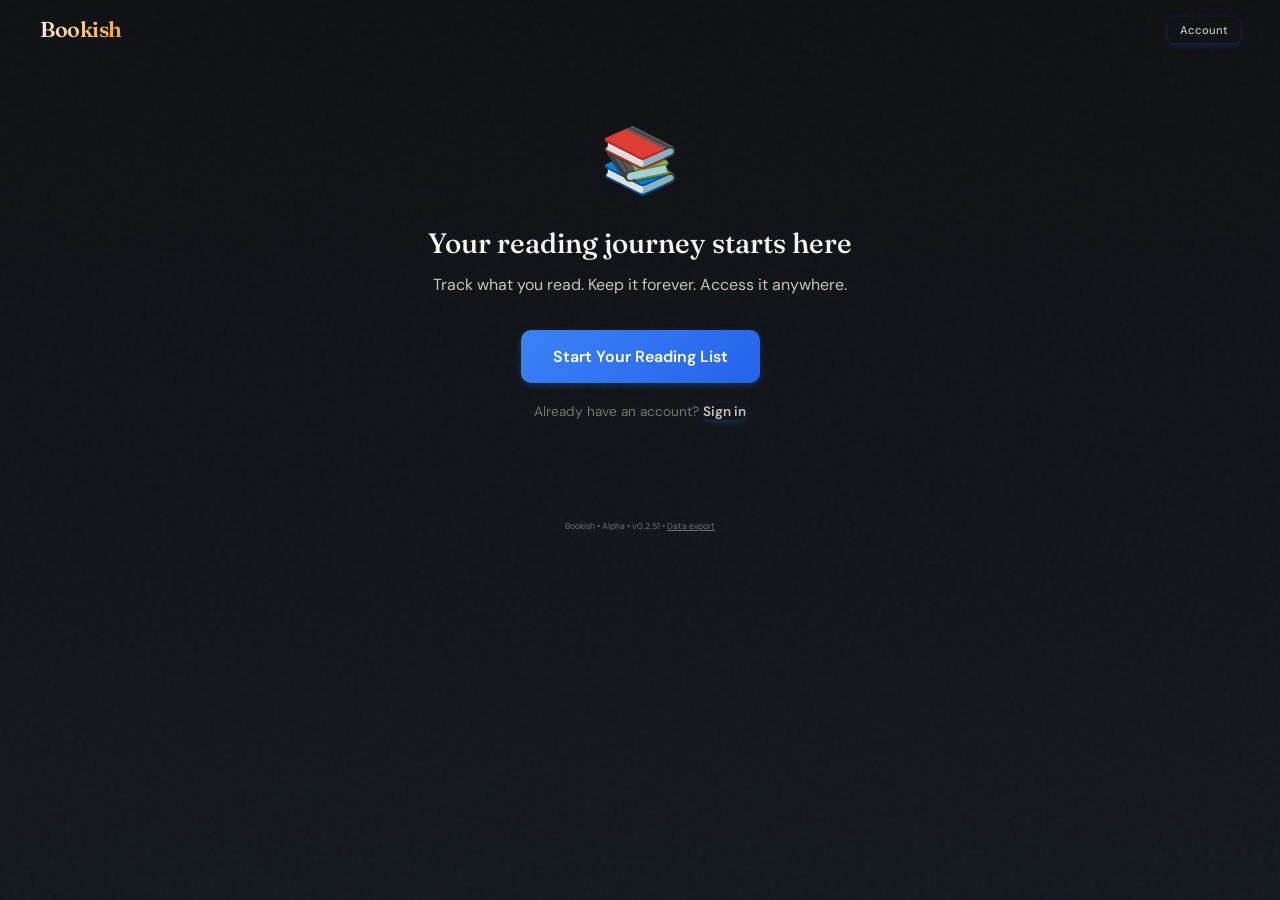
==== commit 5f1a0cd4: "Deploy: 2026-03-21 23:25:52" ====
--- a/index.html
+++ b/index.html
@@ -27,9 +27,10 @@
   <div class="nudge-content">
     <span class="nudge-icon">💡</span>
     <div class="nudge-text">
-      <div class="nudge-headline">Want to access your books from other devices?</div>
-      <button id="nudgeCreateAccountBtn" class="btn-link nudge-cta">Create Account →</button>
-    </div>
+      <div class="nudge-headline">Your books, safe on any device.</div>
+      <div class="nudge-subtext">Save and own your data in the cloud.</div>
+    </div>
+    <button id="nudgeCreateAccountBtn" class="nudge-cta">Create Account →</button>
   </div>
   <button id="nudgeDismissBtn" class="nudge-dismiss" title="Dismiss">×</button>
 </div>
@@ -79,7 +80,7 @@
   <span class="toast-icon">🎉</span>
   <span class="toast-message">First book added! You're on your way.</span>
 </div>
-<footer>Bookish • Alpha • v0.2.44 • <a href="/forever.html" target="_blank" rel="noopener">Data export</a></footer>
+<footer>Bookish • Alpha • v0.2.51 • <a href="/forever.html" target="_blank" rel="noopener">Data export</a></footer>
 </div>
 
 <!-- Notes expand overlay -->
--- a/css/styles.css
+++ b/css/styles.css
@@ -541,12 +541,18 @@
 @keyframes fadeIn{from{opacity:0;transform:translateY(-10px)}to{opacity:1;transform:translateY(0)}}
 .nudge-content{display:flex;align-items:center;gap:10px}
 .nudge-icon{font-size:1.25rem;line-height:1}
-.nudge-text{display:flex;align-items:baseline;gap:6px;flex-wrap:wrap}
-.nudge-headline{font-size:.875rem;font-weight:500;color:#e2e8f0}
-.nudge-cta{font-size:.875rem;color:#60a5fa;text-decoration:none;background:none;border:none;padding:0;cursor:pointer;white-space:nowrap}
+.nudge-text{display:flex;flex-direction:column;gap:2px}
+.nudge-headline{font-size:.8rem;font-weight:500;color:#e2e8f0}
+.nudge-subtext{font-size:.7rem;color:#64748b;line-height:1.4}
+.nudge-cta{font-size:.8rem;color:#60a5fa;background:none;border:none;padding:0;cursor:pointer;white-space:nowrap;text-decoration:none;outline:none}
+.nudge-cta:focus,.nudge-cta:focus-visible{outline:none;box-shadow:none}
 .nudge-cta:hover{color:#93c5fd;text-decoration:underline}
 .nudge-dismiss{background:transparent;border:none;color:#64748b;font-size:1.1rem;cursor:pointer;padding:4px 8px;border-radius:4px;line-height:1}
 .nudge-dismiss:hover{color:#94a3b8;background:#334155}
+.funding-faq-pair{margin-bottom:16px}
+.funding-faq-pair:last-child{margin-bottom:0}
+.funding-faq-q{font-weight:600;font-size:.8rem;margin:0;color:#e2e8f0}
+.funding-faq-a{font-size:.8rem;margin:4px 0 0 0;opacity:.85;line-height:1.5;color:#cbd5e1}
 /* Account modal styles */
 .modal-overlay{
   position:fixed;
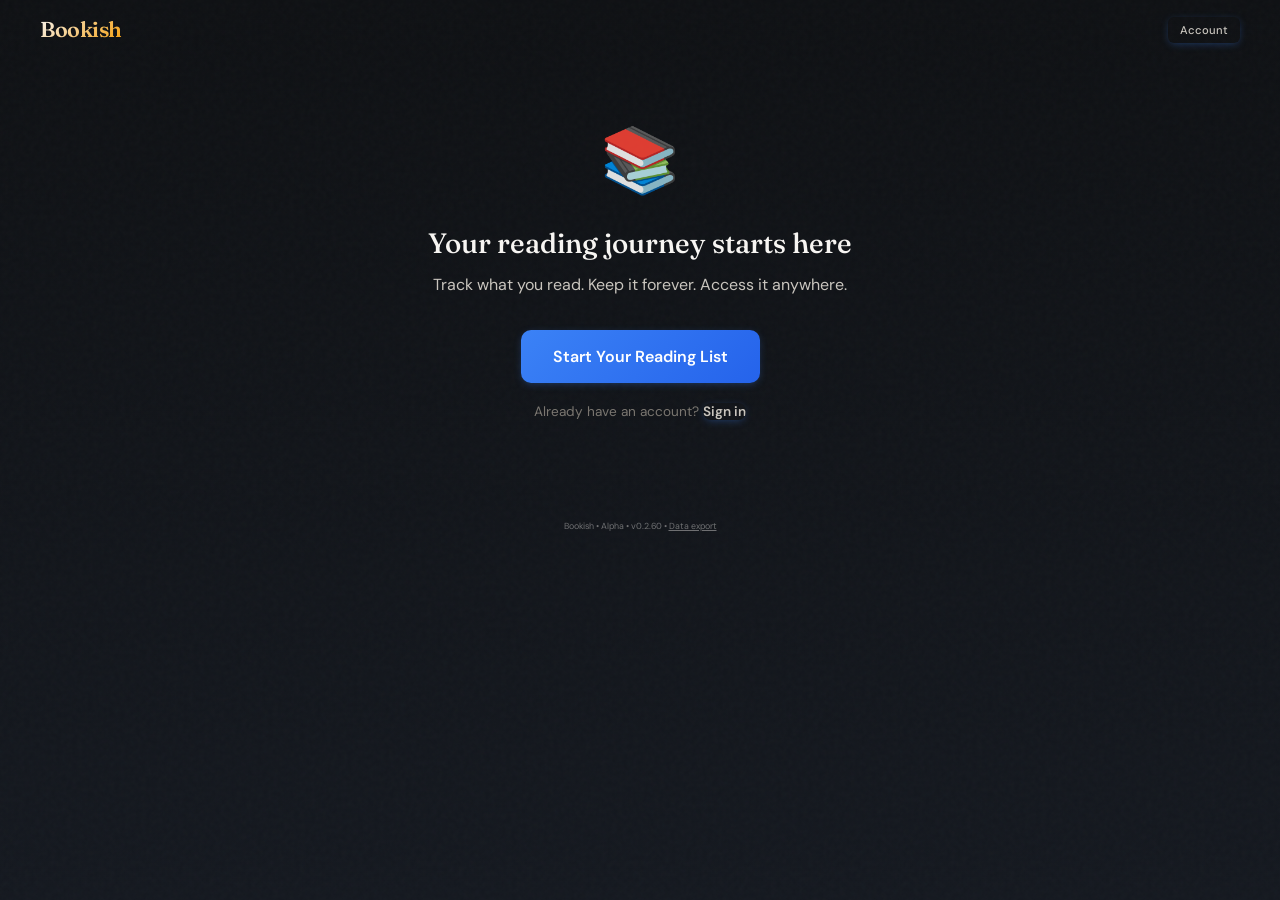
==== commit 67d3dff8: "Deploy: 2026-03-23 00:03:19 - v0.2.60: Search consolidation, cover browsing, RPC fallback, iOS compa" ====
--- a/index.html
+++ b/index.html
@@ -80,7 +80,7 @@
   <span class="toast-icon">🎉</span>
   <span class="toast-message">First book added! You're on your way.</span>
 </div>
-<footer>Bookish • Alpha • v0.2.51 • <a href="/forever.html" target="_blank" rel="noopener">Data export</a></footer>
+<footer>Bookish • Alpha • v0.2.60 • <a href="/forever.html" target="_blank" rel="noopener">Data export</a></footer>
 </div>
 
 <!-- Notes expand overlay -->
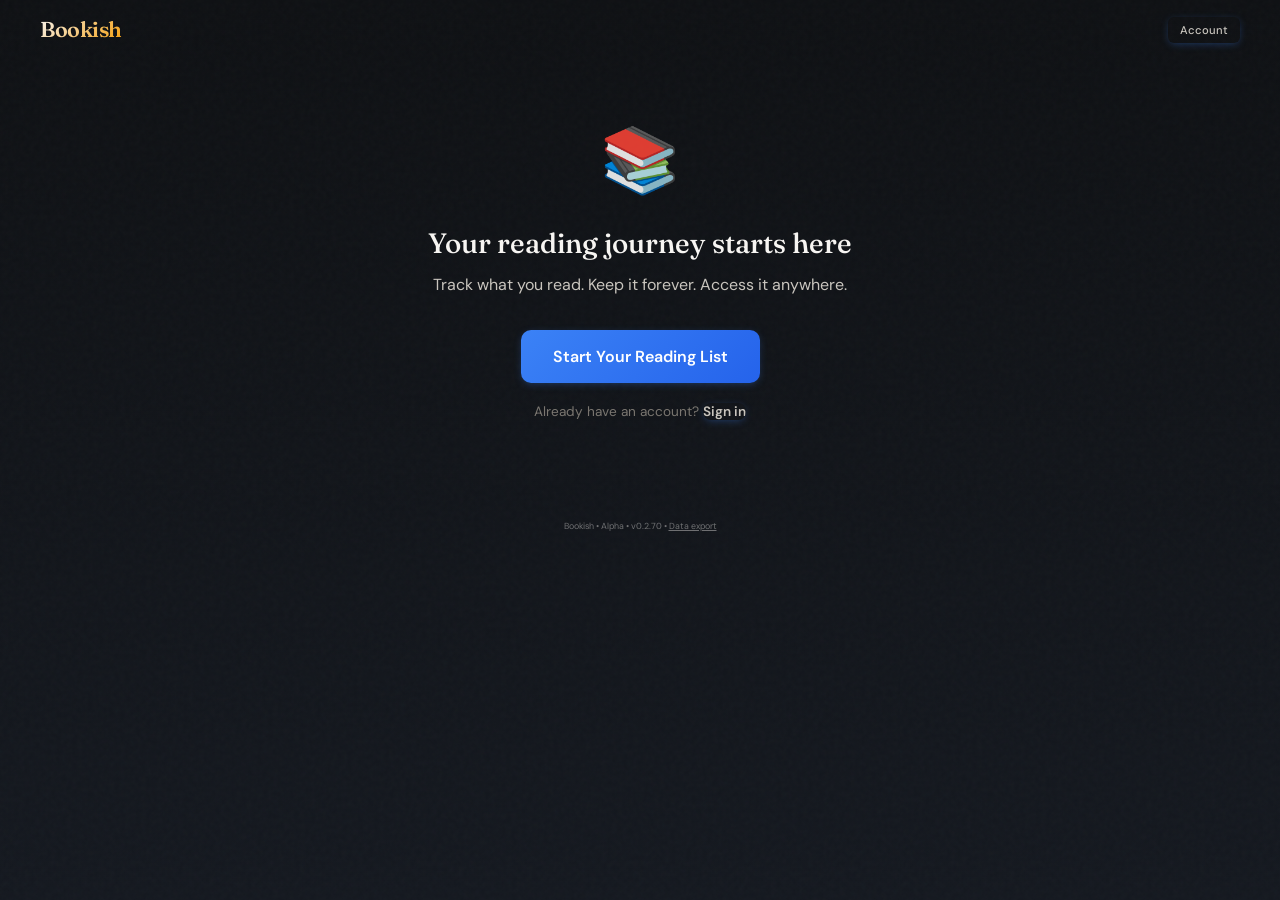
==== commit ff40d72a: "Deploy: 2026-03-23 13:39:46" ====
--- a/index.html
+++ b/index.html
@@ -80,7 +80,7 @@
   <span class="toast-icon">🎉</span>
   <span class="toast-message">First book added! You're on your way.</span>
 </div>
-<footer>Bookish • Alpha • v0.2.60 • <a href="/forever.html" target="_blank" rel="noopener">Data export</a></footer>
+<footer>Bookish • Alpha • v0.2.70 • <a href="/forever.html" target="_blank" rel="noopener">Data export</a></footer>
 </div>
 
 <!-- Notes expand overlay -->
@@ -108,25 +108,7 @@
     <div id="bookSearchUI">
       <h3>Add Book</h3>
       <input id="bookSearchInput" placeholder="Search by title, author, or ISBN…" autocomplete="off"/>
-      <button type="button" id="filtersToggle" class="filters-toggle" style="display:none"><span class="filters-toggle-icon">▾</span> Filters<span id="filtersActiveIndicator" class="filters-active-dot" style="display:none"></span></button>
-      <div id="searchControls" class="search-controls" style="display:none">
-        <div class="filters">
-          <span class="tiny-label">Filter:</span>
-          <button type="button" class="filter-btn active" data-filter="all">Books</button>
-          <button type="button" class="filter-btn" data-filter="audiobook">Audiobooks</button>
-        </div>
-        <div class="sorters">
-          <span class="tiny-label">Sort:</span>
-          <button type="button" class="sort-btn active" data-mode="relevance" title="Original relevance order">Relevance</button>
-          <button type="button" class="sort-btn" data-mode="newest" title="Newest year first">Newest</button>
-        </div>
-      </div>
       <div id="bookSearchResults" style="display:none"></div>
-      <div id="editionNav">
-        <button type="button" id="prevEdition">◀</button>
-        <div id="editionInfo"></div>
-        <button type="button" id="nextEdition">▶</button>
-      </div>
     </div>
     <form id="entryForm" class="inline" novalidate>
       <div class="form-as-tile">
@@ -139,7 +121,11 @@
         <div class="tile-cover" id="tileCoverClick">
           <img class="preview" id="coverPreview" style="display:none"/>
           <div class="placeholder" id="coverPlaceholder"><div class="placeholder-icon"><svg width="48" height="48" viewBox="0 0 24 24" fill="none" stroke="currentColor" stroke-width="1.5" stroke-linecap="round" stroke-linejoin="round"><path d="M4 19.5A2.5 2.5 0 0 1 6.5 17H20"/><path d="M6.5 2H20v20H6.5A2.5 2.5 0 0 1 4 19.5v-15A2.5 2.5 0 0 1 6.5 2z"/></svg><span>Click to upload cover</span></div></div>
-          <div class="cover-hover-hint" id="coverHoverHint">Click to change cover</div>
+          <button type="button" class="find-covers-btn" id="findCoversBtn" style="display:none">Browse other covers</button>
+          <button type="button" class="upload-cover-btn" id="uploadCoverBtn" style="display:none">Upload my own</button>
+          <button type="button" class="cover-nav-arrow cover-nav-prev" id="prevEdition" style="display:none" aria-label="Previous cover">‹</button>
+          <button type="button" class="cover-nav-arrow cover-nav-next" id="nextEdition" style="display:none" aria-label="Next cover">›</button>
+          <div class="cover-nav-counter" id="editionInfo" style="display:none"></div>
           <button type="button" class="cover-remove-btn" id="coverRemoveBtn" title="Remove cover" style="display:none">×</button>
           <input type="file" name="coverFile" accept="image/*" style="display:none" id="hiddenCoverInput"/>
         </div>
--- a/css/styles.css
+++ b/css/styles.css
@@ -824,36 +824,41 @@
 #bookSearchResults>div{padding:6px 8px;cursor:pointer;border-bottom:1px solid #252d35}
 #bookSearchResults>div:last-child{border-bottom:none}
 #bookSearchResults>div:hover{background:#1a2026}
-#editionNav{display:none;align-items:center;gap:6px;margin-top:8px;font-size:.65rem}
-#editionNav button{position:relative;background:#374151;padding:6px 10px;font-size:.6rem;border-radius:6px}
-#editionNav button::before{content:'';position:absolute;inset:-6px -4px;border-radius:10px}
-#editionInfo{opacity:.6}
-.search-controls{display:flex;justify-content:space-between;align-items:center;margin-top:6px;gap:8px;font-size:.65rem}
-.search-controls .filters,.search-controls .sorters{display:flex;align-items:center;gap:5px;flex-wrap:wrap}
-.search-controls .tiny-label{opacity:.6;font-weight:600;letter-spacing:.05em}
-.search-controls button{position:relative;background:#2b333b;border:1px solid #374151;color:#9da6af;font-size:.65rem;padding:6px 10px;border-radius:5px;cursor:pointer;letter-spacing:.04em}
-.search-controls button::before{content:'';position:absolute;inset:-6px -4px;border-radius:8px}
-.search-controls button.active{background:#2563eb;border-color:#2563eb;color:#fff}
-.search-controls button:hover:not(.active){background:#323b44}
-.filters-toggle{
-  display:none;
-  background:var(--color-bg-surface);
-  border:1px solid var(--color-border-subtle);
-  color:var(--color-text-muted);
-  font-size:.6rem;
-  padding:4px 10px;
-  border-radius:12px;
-  cursor:pointer;
-  margin-top:6px;
-  align-items:center;
-  gap:4px;
-  min-height:auto;
-  letter-spacing:.04em;
-}
-.filters-toggle:hover{color:var(--color-text-secondary)}
-.filters-toggle .filters-toggle-icon{transition:transform .2s}
-.filters-toggle.open .filters-toggle-icon{transform:rotate(180deg)}
-.filters-active-dot{width:6px;height:6px;border-radius:50%;background:var(--color-primary);display:inline-block;margin-left:2px}
+/* Cover navigation arrows overlaid on tile */
+.cover-nav-arrow{
+  position:absolute;top:33%;transform:translateY(-50%);
+  width:28px;height:44px;min-height:auto!important;
+  background:rgba(0,0,0,.55)!important;border:none!important;
+  color:rgba(255,255,255,.9)!important;font-size:20px!important;
+  padding:0!important;cursor:pointer;z-index:4;
+  display:flex;align-items:center;justify-content:center;
+  transition:background .15s,opacity .15s;opacity:.9;
+}
+.cover-nav-prev{left:0;border-radius:0 6px 6px 0}
+.cover-nav-next{right:0;border-radius:6px 0 0 6px}
+.cover-nav-arrow:hover{background:rgba(0,0,0,.85)!important;opacity:1}
+.cover-nav-arrow:active{transform:translateY(-50%)!important;background:rgba(0,0,0,.8)!important}
+.cover-nav-arrow:disabled{opacity:.25;cursor:default}
+.cover-nav-counter{
+  position:absolute;bottom:6px;left:50%;transform:translateX(-50%);
+  background:rgba(0,0,0,.6);color:rgba(255,255,255,.85);
+  font-size:.55rem;padding:2px 8px;border-radius:10px;z-index:4;
+  pointer-events:none;white-space:nowrap;letter-spacing:.02em;
+}
+/* "Browse other covers" pill overlaid at top center of tile */
+.find-covers-btn{
+  position:absolute;top:8px;left:50%;transform:translateX(-50%);
+  background:rgba(0,0,0,.55)!important;border:none!important;
+  color:rgba(255,255,255,.85)!important;
+  font-size:.55rem!important;padding:3px 10px!important;
+  border-radius:10px;cursor:pointer;z-index:4;
+  min-height:auto!important;white-space:nowrap;
+  letter-spacing:.02em;
+  transition:background .15s,opacity .15s;opacity:.7;
+}
+.find-covers-btn:hover{background:rgba(0,0,0,.75)!important;opacity:1}
+.find-covers-btn:active{transform:translateX(-50%)!important}
+.find-covers-btn.loading{opacity:.5;cursor:default;animation:pulse-opacity 1.5s ease-in-out infinite}
 .cards .title{transition:font-size .2s}
 .cards .author{transition:font-size .2s}
 .cards .details{transition:font-size .2s}
@@ -876,14 +881,12 @@
   .refresh-link{min-height:auto!important;padding:6px 12px!important}
   #newBtn{min-height:42px;padding:10px 16px;font-size:.85rem}
   .wtr-counter{min-height:42px!important;padding:10px 14px!important;font-size:.8rem!important}
-  .search-controls button{min-height:auto;padding:6px 10px;font-size:.6rem}
-  #editionNav button{min-height:auto;padding:6px 10px;font-size:.6rem}
   .cover-remove-btn{min-height:auto!important;padding:0!important}
+  .cover-nav-arrow{min-height:auto!important;padding:0!important;width:28px!important;height:44px!important}
+  .upload-cover-btn{min-height:auto!important;padding:3px 10px!important}
+  .find-covers-btn{min-height:auto!important;padding:3px 10px!important}
   .notes-expand-btn{min-height:auto;padding:0;width:32px;height:32px}
   .modal-close-btn{width:36px;height:36px;font-size:16px;min-height:auto;padding:0}
-  /* Filters collapsed on mobile */
-  .filters-toggle{display:inline-flex}
-  .search-controls:not(.expanded){display:none}
   /* Mobile modal: anchor to top so tall content scrolls naturally */
   .modal{align-items:flex-start;padding:12px 8px 24px}
   .modal-inner{
@@ -973,26 +976,19 @@
 /* Cover placeholder icon (SVG book + label) */
 .placeholder-icon{display:flex;flex-direction:column;align-items:center;gap:8px;opacity:.7;color:var(--color-text-secondary)}
 .placeholder-icon span{font-size:.6rem;text-transform:uppercase;letter-spacing:.08em;font-weight:500}
-/* Cover hover hint (shown over image on hover) */
-.cover-hover-hint{
-  position:absolute;inset:0;
-  display:flex;align-items:center;justify-content:center;
-  background:rgba(0,0,0,.55);
-  color:rgba(255,255,255,.85);
-  font-size:.6rem;
-  font-weight:500;
-  text-transform:uppercase;
-  letter-spacing:.05em;
-  opacity:0;
-  transition:opacity .2s ease;
-  pointer-events:none;
-  z-index:2;
-  border-radius:12px;
-}
-.tile-cover:hover .cover-hover-hint{opacity:1}
-/* Hide hint when placeholder is showing (no image loaded) */
-.tile-cover:has(.placeholder[style*="block"]) .cover-hover-hint,
-.tile-cover:not(:has(img[style*="block"])) .cover-hover-hint{opacity:0!important}
+/* "Upload my own" pill — upper third band (same vertical line as nav arrows) */
+.upload-cover-btn{
+  position:absolute;top:33%;left:50%;transform:translate(-50%,-50%);
+  background:rgba(0,0,0,.55)!important;border:none!important;
+  color:rgba(255,255,255,.85)!important;
+  font-size:.55rem!important;padding:3px 10px!important;
+  border-radius:10px;cursor:pointer;z-index:4;
+  min-height:auto!important;white-space:nowrap;
+  letter-spacing:.02em;font-weight:500;
+  transition:background .15s,opacity .15s;opacity:.7;
+}
+.upload-cover-btn:hover{background:rgba(0,0,0,.75)!important;opacity:1}
+.upload-cover-btn:active{transform:translate(-50%,-50%)!important}
 /* Cover remove button */
 .cover-remove-btn{
   position:absolute;
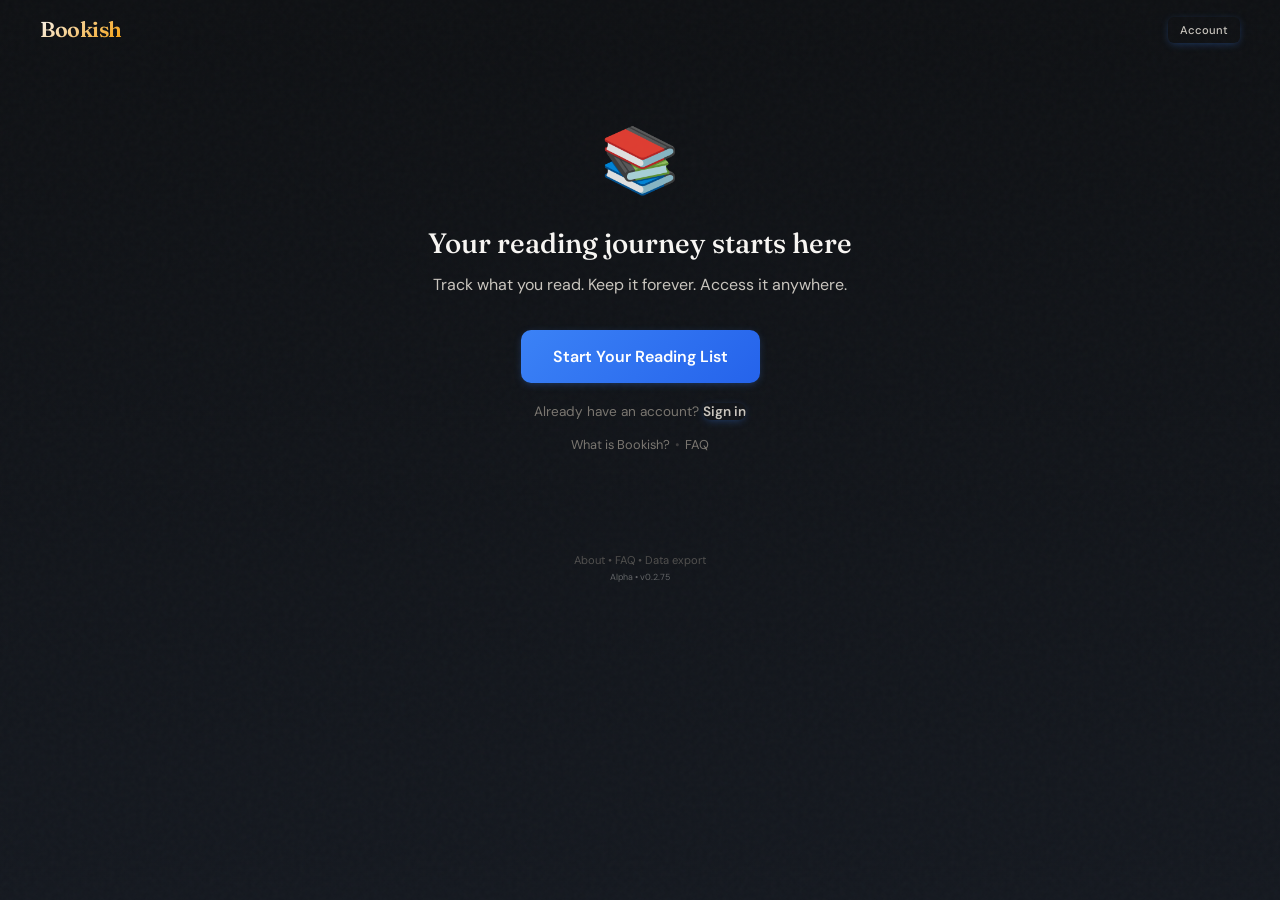
==== commit 1f250edb: "Deploy: 2026-03-24 19:15:01" ====
--- a/index.html
+++ b/index.html
@@ -35,6 +35,14 @@
   <button id="nudgeDismissBtn" class="nudge-dismiss" title="Dismiss">×</button>
 </div>
 
+<!-- PWA Install Banner (iOS Safari, non-Chrome Android) -->
+<div id="pwaInstallBanner" class="pwa-install-banner" style="display:none;">
+  <div class="pwa-install-content">
+    <span class="pwa-install-text" id="pwaInstallText"></span>
+    <button id="pwaInstallDismiss" class="pwa-install-dismiss" title="Dismiss">&times;</button>
+  </div>
+</div>
+
 <!-- Account Modal -->
 <div id="accountModal" class="modal-overlay" style="display:none;">
   <div class="modal-backdrop"></div>
@@ -75,12 +83,16 @@
   <p class="empty-subtext">Track what you read. Keep it forever. Access it anywhere.</p>
   <button id="emptyAddBookBtn" class="btn primary empty-cta">Start Your Reading List</button>
   <div id="emptySignIn" class="empty-signin">Already have an account? <button class="link-btn" id="emptySignInBtn">Sign in</button></div>
+  <div class="empty-links"><a href="/about.html">What is Bookish?</a> <span>&bull;</span> <a href="/faq.html">FAQ</a></div>
 </div>
 <div id="celebrationToast" class="toast celebration-toast" style="display:none;">
   <span class="toast-icon">🎉</span>
   <span class="toast-message">First book added! You're on your way.</span>
 </div>
-<footer>Bookish • Alpha • v0.2.70 • <a href="/forever.html" target="_blank" rel="noopener">Data export</a></footer>
+<footer>
+  <div class="footer-links"><a href="/about.html">About</a> &bull; <a href="/faq.html">FAQ</a> &bull; <a href="/forever.html" target="_blank" rel="noopener">Data export</a></div>
+  <div class="footer-meta">Alpha &bull; v0.2.75</div>
+</footer>
 </div>
 
 <!-- Notes expand overlay -->
--- a/css/styles.css
+++ b/css/styles.css
@@ -363,6 +363,10 @@
 .empty-signin{margin-top:20px;font-size:.85rem;color:var(--color-text-muted)}
 .empty-signin .link-btn{background:none;border:none;color:var(--color-text-secondary);font-size:inherit;font-family:inherit;cursor:pointer;padding:0;text-decoration:none;transition:color .2s}
 .empty-signin .link-btn:hover{color:var(--color-text-primary);text-decoration:underline;text-underline-offset:2px}
+.empty-links{margin-top:16px;font-size:.8rem;color:var(--color-text-muted)}
+.empty-links span{opacity:.4;margin:0 2px}
+.empty-links a{color:var(--color-text-muted);text-decoration:none;transition:color .2s}
+.empty-links a:hover{color:var(--color-text-primary)}
 
 /* Shelf-empty state (has WTR books but no shelf books) */
 .shelf-empty{
@@ -549,10 +553,13 @@
 .nudge-cta:hover{color:#93c5fd;text-decoration:underline}
 .nudge-dismiss{background:transparent;border:none;color:#64748b;font-size:1.1rem;cursor:pointer;padding:4px 8px;border-radius:4px;line-height:1}
 .nudge-dismiss:hover{color:#94a3b8;background:#334155}
-.funding-faq-pair{margin-bottom:16px}
-.funding-faq-pair:last-child{margin-bottom:0}
-.funding-faq-q{font-weight:600;font-size:.8rem;margin:0;color:#e2e8f0}
-.funding-faq-a{font-size:.8rem;margin:4px 0 0 0;opacity:.85;line-height:1.5;color:#cbd5e1}
+/* PWA install banner */
+.pwa-install-banner{background:var(--color-bg-surface);border:1px solid var(--color-border-subtle);border-radius:10px;padding:12px 16px;margin:12px 0;animation:fadeIn .3s ease-out}
+.pwa-install-content{display:flex;align-items:center;justify-content:space-between;gap:12px}
+.pwa-install-text{font-size:.8rem;color:#e2e8f0;line-height:1.5}
+.pwa-install-text strong{font-weight:600}
+.pwa-install-dismiss{background:transparent;border:none;color:#64748b;font-size:1.1rem;cursor:pointer;padding:4px 8px;border-radius:4px;line-height:1;min-width:44px;min-height:44px;display:flex;align-items:center;justify-content:center}
+.pwa-install-dismiss:hover{color:#94a3b8;background:#334155}
 /* Account modal styles */
 .modal-overlay{
   position:fixed;
@@ -681,15 +688,11 @@
   color:var(--color-text-secondary);
   background:var(--color-bg-elevated);
 }
-footer{margin-top:40px;font-size:.55rem;opacity:.4;text-align:center}
-/* Keep footer links readable: default :visited purple vanishes on dark bg at low opacity */
-footer a:link,
-footer a:visited{
-  color:inherit;
-}
-footer a:hover{
-  color:var(--color-text-secondary);
-}
+footer{margin-top:40px;text-align:center}
+.footer-links{font-size:.7rem;color:var(--color-text-muted);opacity:.6}
+.footer-links a:link,.footer-links a:visited{color:var(--color-text-muted);text-decoration:none}
+.footer-links a:hover{color:var(--color-text-secondary)}
+.footer-meta{font-size:.55rem;opacity:.35;margin-top:4px}
 form.inline label{display:block;font-size:.65rem;margin-top:10px;font-weight:600;text-transform:uppercase;letter-spacing:.05em}
 form.inline input,form.inline select,form.inline textarea{
   font-family:var(--font-body);
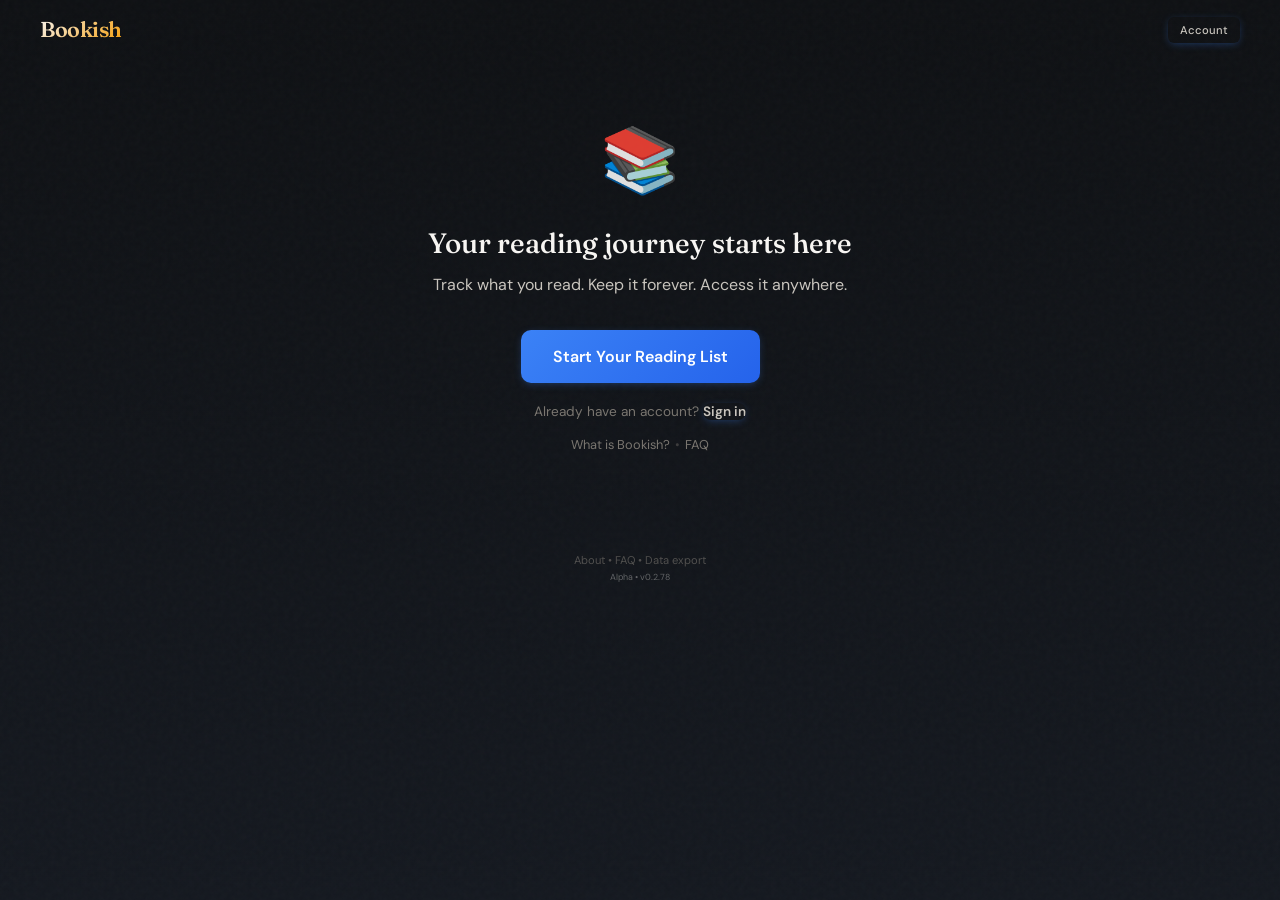
==== commit a9fd9016: "Deploy: 2026-03-24 21:22:56" ====
--- a/index.html
+++ b/index.html
@@ -91,7 +91,7 @@
 </div>
 <footer>
   <div class="footer-links"><a href="/about.html">About</a> &bull; <a href="/faq.html">FAQ</a> &bull; <a href="/forever.html" target="_blank" rel="noopener">Data export</a></div>
-  <div class="footer-meta">Alpha &bull; v0.2.75</div>
+  <div class="footer-meta">Alpha &bull; v0.2.78</div>
 </footer>
 </div>
 
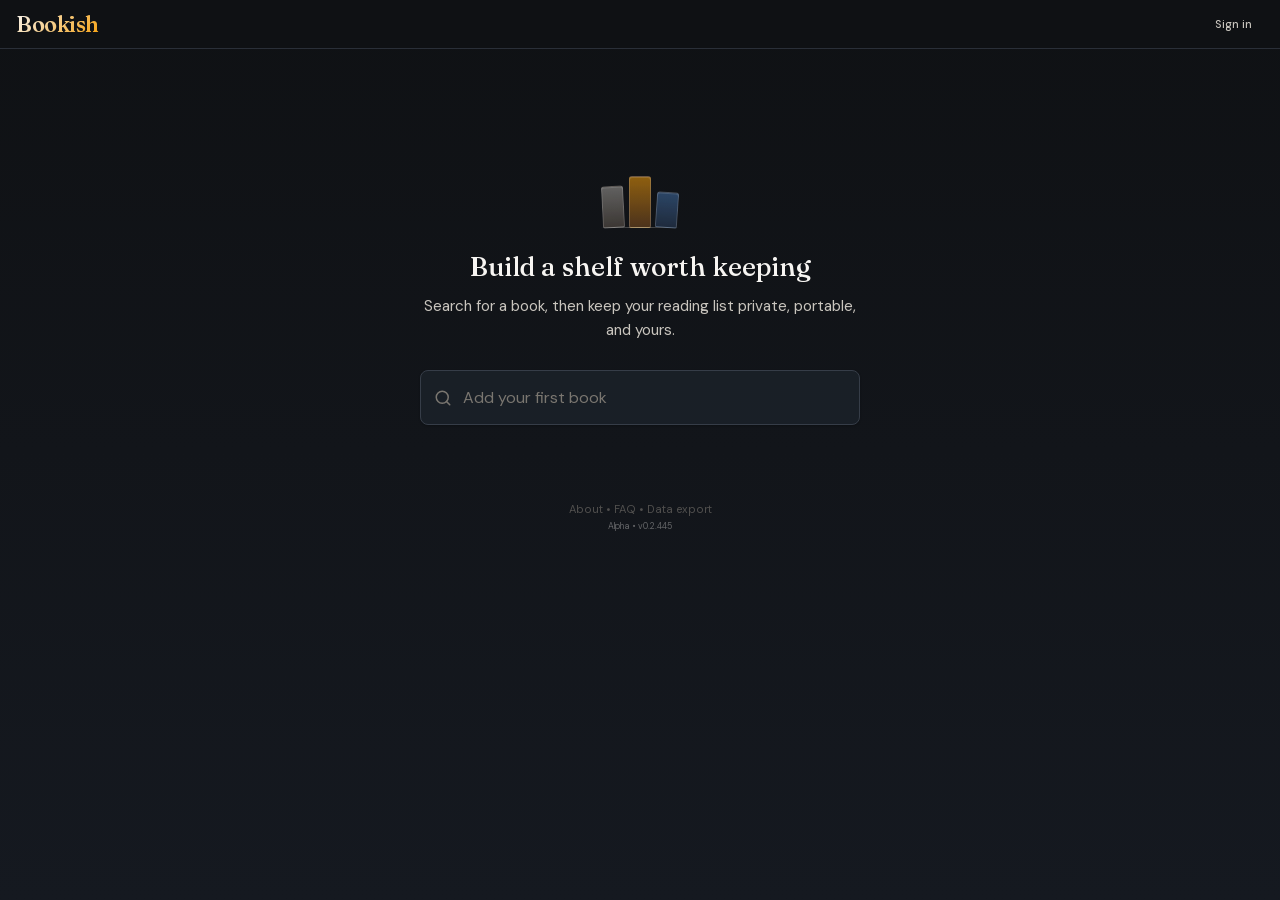
==== commit 142ce059: "Deploy: 2026-10-31 01:40:42 - v0.2.445 (from bookish-site-dev 8381e1b)" ====
--- a/index.html
+++ b/index.html
@@ -1,53 +1,133 @@
-<!doctype html><html><head><meta charset="utf-8"/><title>Bookish</title><meta name="viewport" content="width=device-width,initial-scale=1"/>
+<!doctype html><html><head><meta charset="utf-8"/><title>Bookish</title><meta name="viewport" content="width=device-width,initial-scale=1,viewport-fit=cover"/>
+<!-- Synchronously stamp auth state on <html> before first paint. Avoids
+     a flash of the "Sign in" chip for returning signed-in users while
+     tarnService.init() catches up. CSS selectors below pick the right
+     header button based on this class; refreshHeaderAuthState() keeps
+     it in sync on login/logout. -->
+<script>try{var s=localStorage.getItem('tarn:session:v1');if(s&&s.length>2)document.documentElement.classList.add('is-signed-in');}catch(e){}</script>
+<base href="/"/>
 <link rel="manifest" href="manifest.json"/>
-<meta name="theme-color" content="#2563eb"/>
+<meta name="theme-color" content="#0f1114"/>
 <meta name="apple-mobile-web-app-capable" content="yes"/>
 <meta name="mobile-web-app-capable" content="yes"/>
-<meta name="apple-mobile-web-app-status-bar-style" content="default"/>
+<meta name="apple-mobile-web-app-status-bar-style" content="black-translucent"/>
+<meta name="view-transition" content="same-origin"/>
 <link rel="apple-touch-icon" href="assets/icons/icon-192.png"/>
 <link rel="icon" type="image/png" sizes="32x32" href="assets/icons/icon-192.png"/>
-<link rel="preconnect" href="https://fonts.googleapis.com">
-<link rel="preconnect" href="https://fonts.gstatic.com" crossorigin>
-<link href="https://fonts.googleapis.com/css2?family=DM+Sans:wght@400;500;600;700&family=Fraunces:opsz,wght@9..144,400;9..144,500;9..144,600&family=JetBrains+Mono:wght@400;500&display=swap" rel="stylesheet">
+<!-- iOS splash screens — portrait -->
+<link rel="apple-touch-startup-image" href="assets/splash/splash-750x1334.png" media="(device-width: 375px) and (device-height: 667px) and (-webkit-device-pixel-ratio: 2) and (orientation: portrait)"/>
+<link rel="apple-touch-startup-image" href="assets/splash/splash-1242x2208.png" media="(device-width: 414px) and (device-height: 736px) and (-webkit-device-pixel-ratio: 3) and (orientation: portrait)"/>
+<link rel="apple-touch-startup-image" href="assets/splash/splash-1125x2436.png" media="(device-width: 375px) and (device-height: 812px) and (-webkit-device-pixel-ratio: 3) and (orientation: portrait)"/>
+<link rel="apple-touch-startup-image" href="assets/splash/splash-828x1792.png" media="(device-width: 414px) and (device-height: 896px) and (-webkit-device-pixel-ratio: 2) and (orientation: portrait)"/>
+<link rel="apple-touch-startup-image" href="assets/splash/splash-1242x2688.png" media="(device-width: 414px) and (device-height: 896px) and (-webkit-device-pixel-ratio: 3) and (orientation: portrait)"/>
+<link rel="apple-touch-startup-image" href="assets/splash/splash-1080x2340.png" media="(device-width: 360px) and (device-height: 780px) and (-webkit-device-pixel-ratio: 3) and (orientation: portrait)"/>
+<link rel="apple-touch-startup-image" href="assets/splash/splash-1170x2532.png" media="(device-width: 390px) and (device-height: 844px) and (-webkit-device-pixel-ratio: 3) and (orientation: portrait)"/>
+<link rel="apple-touch-startup-image" href="assets/splash/splash-1284x2778.png" media="(device-width: 428px) and (device-height: 926px) and (-webkit-device-pixel-ratio: 3) and (orientation: portrait)"/>
+<link rel="apple-touch-startup-image" href="assets/splash/splash-1179x2556.png" media="(device-width: 393px) and (device-height: 852px) and (-webkit-device-pixel-ratio: 3) and (orientation: portrait)"/>
+<link rel="apple-touch-startup-image" href="assets/splash/splash-1290x2796.png" media="(device-width: 430px) and (device-height: 932px) and (-webkit-device-pixel-ratio: 3) and (orientation: portrait)"/>
+<link rel="apple-touch-startup-image" href="assets/splash/splash-1488x2266.png" media="(device-width: 744px) and (device-height: 1133px) and (-webkit-device-pixel-ratio: 2) and (orientation: portrait)"/>
+<link rel="apple-touch-startup-image" href="assets/splash/splash-1640x2360.png" media="(device-width: 820px) and (device-height: 1180px) and (-webkit-device-pixel-ratio: 2) and (orientation: portrait)"/>
+<link rel="apple-touch-startup-image" href="assets/splash/splash-1668x2388.png" media="(device-width: 834px) and (device-height: 1194px) and (-webkit-device-pixel-ratio: 2) and (orientation: portrait)"/>
+<link rel="apple-touch-startup-image" href="assets/splash/splash-2048x2732.png" media="(device-width: 1024px) and (device-height: 1366px) and (-webkit-device-pixel-ratio: 2) and (orientation: portrait)"/>
+<!-- iOS splash screens — landscape -->
+<link rel="apple-touch-startup-image" href="assets/splash/splash-1334x750.png" media="(device-width: 375px) and (device-height: 667px) and (-webkit-device-pixel-ratio: 2) and (orientation: landscape)"/>
+<link rel="apple-touch-startup-image" href="assets/splash/splash-2208x1242.png" media="(device-width: 414px) and (device-height: 736px) and (-webkit-device-pixel-ratio: 3) and (orientation: landscape)"/>
+<link rel="apple-touch-startup-image" href="assets/splash/splash-2436x1125.png" media="(device-width: 375px) and (device-height: 812px) and (-webkit-device-pixel-ratio: 3) and (orientation: landscape)"/>
+<link rel="apple-touch-startup-image" href="assets/splash/splash-1792x828.png" media="(device-width: 414px) and (device-height: 896px) and (-webkit-device-pixel-ratio: 2) and (orientation: landscape)"/>
+<link rel="apple-touch-startup-image" href="assets/splash/splash-2688x1242.png" media="(device-width: 414px) and (device-height: 896px) and (-webkit-device-pixel-ratio: 3) and (orientation: landscape)"/>
+<link rel="apple-touch-startup-image" href="assets/splash/splash-2340x1080.png" media="(device-width: 360px) and (device-height: 780px) and (-webkit-device-pixel-ratio: 3) and (orientation: landscape)"/>
+<link rel="apple-touch-startup-image" href="assets/splash/splash-2532x1170.png" media="(device-width: 390px) and (device-height: 844px) and (-webkit-device-pixel-ratio: 3) and (orientation: landscape)"/>
+<link rel="apple-touch-startup-image" href="assets/splash/splash-2778x1284.png" media="(device-width: 428px) and (device-height: 926px) and (-webkit-device-pixel-ratio: 3) and (orientation: landscape)"/>
+<link rel="apple-touch-startup-image" href="assets/splash/splash-2556x1179.png" media="(device-width: 393px) and (device-height: 852px) and (-webkit-device-pixel-ratio: 3) and (orientation: landscape)"/>
+<link rel="apple-touch-startup-image" href="assets/splash/splash-2796x1290.png" media="(device-width: 430px) and (device-height: 932px) and (-webkit-device-pixel-ratio: 3) and (orientation: landscape)"/>
+<link rel="apple-touch-startup-image" href="assets/splash/splash-2266x1488.png" media="(device-width: 744px) and (device-height: 1133px) and (-webkit-device-pixel-ratio: 2) and (orientation: landscape)"/>
+<link rel="apple-touch-startup-image" href="assets/splash/splash-2360x1640.png" media="(device-width: 820px) and (device-height: 1180px) and (-webkit-device-pixel-ratio: 2) and (orientation: landscape)"/>
+<link rel="apple-touch-startup-image" href="assets/splash/splash-2388x1668.png" media="(device-width: 834px) and (device-height: 1194px) and (-webkit-device-pixel-ratio: 2) and (orientation: landscape)"/>
+<link rel="apple-touch-startup-image" href="assets/splash/splash-2732x2048.png" media="(device-width: 1024px) and (device-height: 1366px) and (-webkit-device-pixel-ratio: 2) and (orientation: landscape)"/>
+<link rel="preload" href="fonts/dm-sans-latin.woff2" as="font" type="font/woff2" crossorigin>
 <link rel="stylesheet" href="css/styles.css"/>
 </head><body><div id="app">
-<header>
-  <h1>Bookish</h1>
-  <div style="display:flex;align-items:center;gap:10px;font-size:.65rem">
+<header id="mainHeader">
+  <h1 class="header-title">Bookish</h1>
+  <button id="headerSearchBtn" class="header-search-btn" type="button" aria-label="Find or add a book">
+    <svg width="22" height="22" viewBox="0 0 24 24" fill="none" stroke="currentColor" stroke-width="2" stroke-linecap="round" stroke-linejoin="round"><circle cx="11" cy="11" r="8"/><line x1="21" y1="21" x2="16.65" y2="16.65"/></svg>
+  </button>
+  <button id="headerSearchCancel" class="header-search-cancel" type="button">Cancel</button>
+  <div id="omniboxWrap" class="omnibox-wrap" style="display:none">
+    <div class="omnibox-inner">
+      <span class="omnibox-icon" aria-hidden="true">
+        <svg width="18" height="18" viewBox="0 0 24 24" fill="none" stroke="currentColor" stroke-width="2" stroke-linecap="round" stroke-linejoin="round"><circle cx="11" cy="11" r="8"/><line x1="21" y1="21" x2="16.65" y2="16.65"/></svg>
+      </span>
+      <input id="omniboxInput" type="text" placeholder="Find or add a book" aria-label="Find books in your library or add a new one" role="combobox" aria-expanded="false" aria-controls="omniboxDropdown" autocomplete="off"/>
+      <button type="button" id="omniboxClear" class="omnibox-clear" aria-label="Clear search" style="display:none"><svg width="14" height="14" viewBox="0 0 24 24" fill="none" stroke="currentColor" stroke-width="2.5" stroke-linecap="round"><line x1="6" y1="6" x2="18" y2="18"/><line x1="18" y1="6" x2="6" y2="18"/></svg></button>
+    </div>
+  </div>
+  <div class="header-actions">
     <div id="status" style="display:none"></div>
+    <button id="wtrHeaderBtn" class="wtr-header-btn" title="My Reading List" style="display:none">
+      <svg width="18" height="18" viewBox="0 0 24 24" fill="none" stroke="currentColor" stroke-width="2" stroke-linecap="round" stroke-linejoin="round"><path d="M4 19.5A2.5 2.5 0 0 1 6.5 17H20"/><path d="M6.5 2H20v20H6.5A2.5 2.5 0 0 1 4 19.5v-15A2.5 2.5 0 0 1 6.5 2z"/></svg>
+      <span class="wtr-badge" id="wtrBadge" style="display:none"></span>
+    </button>
+    <!-- Friends drawer trigger (#122). Sized to match wtrHeaderBtn visual weight. Hidden when zero connections. -->
+    <button id="friendsHeaderBtn" class="friends-header-btn" type="button" title="Friends" aria-label="Open Friends">
+      <!-- "Person cluster" glyph: two overlapping head+shoulders silhouettes.
+           Drawn as a single SVG so the cluster reads as one glyph at small sizes. -->
+      <svg class="friends-header-glyph" width="20" height="14" viewBox="0 0 20 14" fill="none" stroke="currentColor" stroke-width="1.6" stroke-linecap="round" stroke-linejoin="round" aria-hidden="true">
+        <!-- Back person: head + shoulder arc -->
+        <circle cx="13" cy="4" r="2.4"/>
+        <path d="M8 13 C8 10.2 10.5 8.5 13 8.5 C15.5 8.5 18 10.2 18 13"/>
+        <!-- Front person, slightly forward and lower -->
+        <circle cx="6.5" cy="5" r="2.6" fill="var(--color-bg-base, #0b0f14)"/>
+        <path d="M1.5 13 C1.5 10.0 4 8.2 6.5 8.2 C9 8.2 11.5 10.0 11.5 13" fill="var(--color-bg-base, #0b0f14)"/>
+      </svg>
+      <span class="friends-header-arrow" aria-hidden="true">↗</span>
+    </button>
     <button id="installBtn" class="refresh-link" style="display:none" title="Install">Install</button>
+    <!-- #149: Signed-out shows "Sign in" chip; signed-in shows Account gear.
+         Both start hidden — `refreshHeaderAuthState()` in app.js reveals the
+         correct one based on `tarnService.isLoggedIn()`. It runs once at
+         account_ui module load and again on every render() to stay in sync
+         with login/logout. -->
+    <button id="signInHeaderBtn" class="refresh-link signin-link" type="button" title="Sign in">Sign in</button>
     <button id="accountBtn" class="refresh-link account-link" title="Account">Account</button>
   </div>
 </header>
-<div class="action-bar">
-  <button id="newBtn" class="new-compact" title="Add a book">+ Add a Book</button>
-  <button id="wtrCounter" class="wtr-counter" title="Your reading list">My Reading List</button>
-</div>
+<!-- Sync progress banner: shown only during large first-syncs (e.g. fresh
+     device pulling the full library). Warm syncs and small libraries skip
+     it — they complete fast enough that no UI is warranted. Wired in app.js
+     via bookRepo.on('syncProgress', ...). -->
+<div id="syncProgressBanner" class="sync-progress-banner" style="display:none" role="status" aria-live="polite" aria-atomic="false">
+  <div class="sync-progress-inner">
+    <span class="sync-progress-text">Loading your library… <span id="syncProgressCount" class="sync-progress-count">0 of 0</span></span>
+    <div class="sync-progress-bar" aria-hidden="true">
+      <div id="syncProgressFill" class="sync-progress-fill"></div>
+    </div>
+  </div>
+</div>
+<!-- Sync error banner (#237): calm persistent strip shown by ui_status_manager
+     when sync has failed 2+ consecutive cycles (or a critical app error is
+     set). Self-clears on the next successful cycle. -->
+<div id="syncErrorBanner" class="sync-error-banner" hidden role="status" aria-live="polite"></div>
 <div id="accountNudgeBanner" class="nudge-banner" style="display:none;">
   <div class="nudge-content">
-    <span class="nudge-icon">💡</span>
+    <span class="nudge-mark" aria-hidden="true">
+      <span></span><span></span><span></span>
+    </span>
     <div class="nudge-text">
-      <div class="nudge-headline">Your books, safe on any device.</div>
-      <div class="nudge-subtext">Save and own your data in the cloud.</div>
-    </div>
-    <button id="nudgeCreateAccountBtn" class="nudge-cta">Create Account →</button>
+      <div class="nudge-headline">Keep your shelf on every device.</div>
+      <div class="nudge-subtext">Create an account when you're ready to sync this library.</div>
+    </div>
+    <button id="nudgeCreateAccountBtn" class="nudge-cta">Create account</button>
   </div>
   <button id="nudgeDismissBtn" class="nudge-dismiss" title="Dismiss">×</button>
 </div>
 
-<!-- PWA Install Banner (iOS Safari, non-Chrome Android) -->
-<div id="pwaInstallBanner" class="pwa-install-banner" style="display:none;">
-  <div class="pwa-install-content">
-    <span class="pwa-install-text" id="pwaInstallText"></span>
-    <button id="pwaInstallDismiss" class="pwa-install-dismiss" title="Dismiss">&times;</button>
-  </div>
-</div>
 
 <!-- Account Modal -->
 <div id="accountModal" class="modal-overlay" style="display:none;">
   <div class="modal-backdrop"></div>
   <div class="modal account-modal">
-    <button class="modal-close-btn" id="accountModalClose" aria-label="Close">×</button>
+    <button class="modal-close-btn" id="accountModalClose" aria-label="Close"><svg viewBox="0 0 16 16" width="16" height="16" aria-hidden="true"><path d="M4 4L12 12M12 4L4 12" stroke="currentColor" stroke-width="1.5" stroke-linecap="round" fill="none"/></svg></button>
     <div id="accountModalContent"></div>
   </div>
 </div>
@@ -59,39 +139,69 @@
     <div class="wtr-drawer-handle"></div>
     <div class="wtr-header">
       <h3 class="wtr-title">My Reading List</h3>
-      <button type="button" class="modal-close-btn" id="wtrClose" aria-label="Close">×</button>
+      <button type="button" class="modal-close-btn" id="wtrClose" aria-label="Close"><svg viewBox="0 0 16 16" width="16" height="16" aria-hidden="true"><path d="M4 4L12 12M12 4L4 12" stroke="currentColor" stroke-width="1.5" stroke-linecap="round" fill="none"/></svg></button>
     </div>
     <div id="wtrList" class="wtr-list"></div>
     <div id="wtrEmpty" class="wtr-empty" style="display:none">
       <p>When you hear about a book you want to read, add it here so you don't forget.</p>
-      <button type="button" class="btn secondary" id="wtrAddBtn">+ Add a Book</button>
+      <button type="button" class="btn secondary" id="wtrAddBtn">Add a book</button>
     </div>
     <div class="wtr-footer">
-      <button type="button" class="wtr-footer-add" id="wtrFooterAdd">+ Add a book to read</button>
-    </div>
-  </div>
-</div>
-
+      <button type="button" class="wtr-footer-add" id="wtrFooterAdd">Add a book to read</button>
+    </div>
+  </div>
+</div>
+
+<div id="omniboxDropdown" class="omnibox-dropdown" style="display:none" role="listbox">
+  <div id="omniboxShelfSection" class="omnibox-section" style="display:none">
+    <div class="omnibox-section-label">In your library</div>
+    <div id="omniboxShelfResults" class="omnibox-results"></div>
+  </div>
+  <div id="omniboxAddSection" class="omnibox-section" style="display:none">
+    <div class="omnibox-section-label">Add a new book</div>
+    <button type="button" id="omniboxManualAdd" class="omnibox-manual-add" style="display:none">Add manually</button>
+    <div id="omniboxAddResults" class="omnibox-results"></div>
+  </div>
+</div>
 <div id="shelfEmpty" class="shelf-empty" style="display:none">
   <p class="shelf-empty-text">Books you're reading and have finished show up here.</p>
   <button type="button" id="shelfEmptyBrowse" class="shelf-empty-link">Browse My Reading List →</button>
 </div>
+<div id="yearHeader" class="year-header" style="display:none" role="button" tabindex="0" aria-expanded="false" aria-controls="spinePanel" aria-live="polite">
+  <span id="yearLabel" class="year-header-label"></span>
+  <svg class="year-header-chevron" width="10" height="10" viewBox="0 0 10 10" aria-hidden="true"><path d="M2 3.5L5 6.5L8 3.5" stroke="currentColor" stroke-width="1.5" stroke-linecap="round" stroke-linejoin="round" fill="none"/></svg>
+</div>
+<div id="spinePanel" class="spine-panel" role="tablist" aria-label="Browse reading years">
+  <div class="spine-panel-inner">
+    <div class="spine-fade-left"></div>
+    <div class="spine-strip" id="spineStrip"></div>
+    <div class="spine-fade-right"></div>
+  </div>
+</div>
 <div id="cards" class="cards"></div>
 <div id="empty" class="empty-state" style="display:none">
-  <div class="empty-illustration">📚</div>
-  <h2 class="empty-headline">Your reading journey starts here</h2>
-  <p class="empty-subtext">Track what you read. Keep it forever. Access it anywhere.</p>
-  <button id="emptyAddBookBtn" class="btn primary empty-cta">Start Your Reading List</button>
-  <div id="emptySignIn" class="empty-signin">Already have an account? <button class="link-btn" id="emptySignInBtn">Sign in</button></div>
-  <div class="empty-links"><a href="/about.html">What is Bookish?</a> <span>&bull;</span> <a href="/faq.html">FAQ</a></div>
+  <div class="empty-illustration" aria-hidden="true">
+    <span class="empty-book empty-book-one"></span>
+    <span class="empty-book empty-book-two"></span>
+    <span class="empty-book empty-book-three"></span>
+    <span class="empty-shelf-line"></span>
+  </div>
+  <h2 class="empty-headline">Build a shelf worth keeping</h2>
+  <p class="empty-subtext">Search for a book, then keep your reading list private, portable, and yours.</p>
+  <!-- #144: real omnibox is relocated here in the empty branch via app.js.
+       The slot starts empty; app.js detaches #omniboxWrap from the header
+       and appends it here when the shelf is empty. -->
+  <div id="emptyOmniboxSlot" class="empty-omnibox-slot"></div>
 </div>
 <div id="celebrationToast" class="toast celebration-toast" style="display:none;">
-  <span class="toast-icon">🎉</span>
-  <span class="toast-message">First book added! You're on your way.</span>
+  <span class="toast-icon toast-icon-book" aria-hidden="true">
+    <svg width="18" height="18" viewBox="0 0 18 18" fill="none" stroke="currentColor" stroke-width="1.6" stroke-linecap="round" stroke-linejoin="round"><path d="M5 3.5h6.5a1.5 1.5 0 0 1 1.5 1.5v9.5H6.5A1.5 1.5 0 0 0 5 16V3.5Z"/><path d="M5 3.5H4A1.5 1.5 0 0 0 2.5 5v9.5A1.5 1.5 0 0 0 4 16h2.5"/><path d="M7 7h4"/></svg>
+  </span>
+  <span class="toast-message">First book saved to your shelf.</span>
 </div>
 <footer>
   <div class="footer-links"><a href="/about.html">About</a> &bull; <a href="/faq.html">FAQ</a> &bull; <a href="/forever.html" target="_blank" rel="noopener">Data export</a></div>
-  <div class="footer-meta">Alpha &bull; v0.2.78</div>
+  <div class="footer-meta">Alpha &bull; v0.2.445</div>
 </footer>
 </div>
 
@@ -109,107 +219,169 @@
 </div>
 
 <div id="modal" class="modal">
-  <div class="modal-inner">
-    <button class="modal-close-btn" id="closeModal" aria-label="Close">×</button>
-    <div id="statusSelector" class="status-selector" style="display:none">
-      <button type="button" class="status-option active" data-status="want_to_read">Want to Read</button>
-      <button type="button" class="status-option" data-status="reading">Reading</button>
-      <button type="button" class="status-option" data-status="read">Read</button>
-    </div>
-    <input type="hidden" name="readingStatus" id="readingStatusInput" value="want_to_read"/>
-    <div id="bookSearchUI">
-      <h3>Add Book</h3>
-      <input id="bookSearchInput" placeholder="Search by title, author, or ISBN…" autocomplete="off"/>
-      <div id="bookSearchResults" style="display:none"></div>
-    </div>
-    <form id="entryForm" class="inline" novalidate>
-      <div class="form-as-tile">
-        <div class="fields-cluster">
-          <div class="field-block"><label>Title</label><input name="title" required placeholder="Title"></div>
-          <div class="field-block"><label>Author</label><input name="author" required placeholder="Author"></div>
-          <div class="field-block"><label>Format</label><select name="format"><option value="print">Print</option><option value="ebook">Ebook</option><option value="audio">Audio</option></select></div>
-          <div class="field-block"><label>Date Read</label><div class="date-input-wrap"><input name="dateRead" type="date"><button type="button" class="cal-btn" id="openCalendarBtn" title="Pick date">📅</button></div></div>
-        </div>
-        <div class="tile-cover" id="tileCoverClick">
-          <img class="preview" id="coverPreview" style="display:none"/>
-          <div class="placeholder" id="coverPlaceholder"><div class="placeholder-icon"><svg width="48" height="48" viewBox="0 0 24 24" fill="none" stroke="currentColor" stroke-width="1.5" stroke-linecap="round" stroke-linejoin="round"><path d="M4 19.5A2.5 2.5 0 0 1 6.5 17H20"/><path d="M6.5 2H20v20H6.5A2.5 2.5 0 0 1 4 19.5v-15A2.5 2.5 0 0 1 6.5 2z"/></svg><span>Click to upload cover</span></div></div>
-          <button type="button" class="find-covers-btn" id="findCoversBtn" style="display:none">Browse other covers</button>
-          <button type="button" class="upload-cover-btn" id="uploadCoverBtn" style="display:none">Upload my own</button>
-          <button type="button" class="cover-nav-arrow cover-nav-prev" id="prevEdition" style="display:none" aria-label="Previous cover">‹</button>
-          <button type="button" class="cover-nav-arrow cover-nav-next" id="nextEdition" style="display:none" aria-label="Next cover">›</button>
-          <div class="cover-nav-counter" id="editionInfo" style="display:none"></div>
-          <button type="button" class="cover-remove-btn" id="coverRemoveBtn" title="Remove cover" style="display:none">×</button>
-          <input type="file" name="coverFile" accept="image/*" style="display:none" id="hiddenCoverInput"/>
+  <div class="modal-inner book-detail-page">
+    <button class="modal-close-btn" id="closeModal" aria-label="Close"><svg viewBox="0 0 16 16" width="16" height="16" aria-hidden="true"><path d="M4 4L12 12M12 4L4 12" stroke="currentColor" stroke-width="1.5" stroke-linecap="round" fill="none"/></svg></button>
+    <form id="entryForm" class="inline book-detail-form" novalidate>
+      <div class="book-detail-hero">
+        <div class="tile-cover-wrap">
+          <button type="button" id="addCoverCta" class="cover-add-cta" aria-expanded="false">Add cover</button>
+          <div class="tile-cover" id="tileCoverClick">
+            <img class="preview" id="coverPreview" style="display:none" draggable="false" alt=""/>
+            <div class="placeholder" id="coverPlaceholder"><div class="placeholder-icon"><svg width="48" height="48" viewBox="0 0 24 24" fill="none" stroke="currentColor" stroke-width="1.5" stroke-linecap="round" stroke-linejoin="round"><path d="M4 19.5A2.5 2.5 0 0 1 6.5 17H20"/><path d="M6.5 2H20v20H6.5A2.5 2.5 0 0 1 4 19.5v-15A2.5 2.5 0 0 1 6.5 2z"/></svg><span>Add cover</span></div></div>
+            <button type="button" class="cover-nav-arrow cover-nav-prev" id="prevEdition" style="display:none" aria-label="Previous cover">‹</button>
+            <button type="button" class="cover-nav-arrow cover-nav-next" id="nextEdition" style="display:none" aria-label="Next cover">›</button>
+            <div class="cover-nav-counter" id="editionInfo" style="display:none"></div>
+            <button type="button" class="cover-remove-btn" id="coverRemoveBtn" title="Remove cover" style="display:none">×</button>
+            <button type="button" class="cover-adjust-btn" id="coverAdjustBtn" title="Adjust cover (zoom &amp; pan)" aria-label="Adjust cover (zoom and pan)" style="display:none"><svg viewBox="0 0 24 24" width="14" height="14" aria-hidden="true" fill="none" stroke="currentColor" stroke-width="2" stroke-linecap="round" stroke-linejoin="round"><path d="M17 3a2.828 2.828 0 1 1 4 4L7.5 20.5 2 22l1.5-5.5L17 3z"/></svg></button>
+            <input type="file" name="coverFile" accept="image/*" style="display:none" id="hiddenCoverInput"/>
+          </div>
+          <button type="button" class="cover-edit-link" id="changeCoverLink" aria-expanded="false">Change cover <span class="cover-edit-caret" aria-hidden="true">▾</span></button>
+          <div class="cover-actions" id="coverActions" style="display:none">
+            <button type="button" class="cover-action-btn" id="findCoversBtn" style="display:none">Browse covers</button>
+            <button type="button" class="cover-action-btn" id="uploadCoverBtn" style="display:none">Upload my own</button>
+          </div>
+          <div class="cover-adjust-controls" id="coverAdjustControls" style="display:none">
+            <input type="range" min="100" max="300" value="100" step="1" id="coverAdjustZoom" class="cover-adjust-zoom" aria-label="Cover zoom"/>
+            <div class="cover-adjust-buttons">
+              <button type="button" class="cover-adjust-cancel" id="coverAdjustCancel" aria-label="Cancel cover adjustment" title="Cancel"><svg viewBox="0 0 16 16" width="14" height="14" aria-hidden="true" fill="none" stroke="currentColor" stroke-width="2" stroke-linecap="round"><path d="M4 4L12 12M12 4L4 12"/></svg></button>
+              <button type="button" class="cover-adjust-reset" id="coverAdjustReset" aria-label="Reset cover crop" title="Reset crop"><svg viewBox="0 0 16 16" width="14" height="14" aria-hidden="true" fill="none" stroke="currentColor" stroke-width="1.8" stroke-linecap="round" stroke-linejoin="round"><path d="M4 7a4 4 0 1 1 1.17 2.83"/><path d="M4 4v3h3"/></svg></button>
+              <button type="button" class="cover-adjust-apply" id="coverAdjustApply" aria-label="Apply cover adjustment" title="Apply"><svg viewBox="0 0 16 16" width="14" height="14" aria-hidden="true" fill="none" stroke="currentColor" stroke-width="2" stroke-linecap="round" stroke-linejoin="round"><path d="M3 8.5l3 3 7-7"/></svg></button>
+            </div>
+          </div>
+          <div class="cover-browse-controls" id="coverBrowseControls" style="display:none">
+            <div class="cover-adjust-buttons cover-browse-buttons">
+              <button type="button" class="cover-adjust-cancel cover-browse-cancel" id="coverBrowseCancel" aria-label="Cancel cover change" title="Cancel"><svg viewBox="0 0 16 16" width="14" height="14" aria-hidden="true" fill="none" stroke="currentColor" stroke-width="2" stroke-linecap="round"><path d="M4 4L12 12M12 4L4 12"/></svg></button>
+              <button type="button" class="cover-adjust-apply cover-browse-apply" id="coverBrowseApply" aria-label="Use this cover" title="Use this cover"><svg viewBox="0 0 16 16" width="14" height="14" aria-hidden="true" fill="none" stroke="currentColor" stroke-width="2" stroke-linecap="round" stroke-linejoin="round"><path d="M3 8.5l3 3 7-7"/></svg></button>
+            </div>
+          </div>
+        </div>
+        <div class="book-detail-placards">
+          <textarea class="placard placard-title" id="placardTitle" name="title" rows="1" required placeholder="Add a title" aria-label="Edit title" maxlength="500"></textarea>
+          <textarea class="placard placard-author" id="placardAuthor" name="author" rows="1" required placeholder="Add an author" aria-label="Edit author" maxlength="300"></textarea>
+        </div>
+      </div>
+      <div id="statusSelector" class="status-selector" role="radiogroup" aria-label="Reading status" style="display:none">
+        <button type="button" class="status-option active" data-status="want_to_read" role="radio" aria-checked="true">Want to Read</button>
+        <button type="button" class="status-option" data-status="reading" role="radio" aria-checked="false">Reading</button>
+        <button type="button" class="status-option" data-status="read" role="radio" aria-checked="false">Read</button>
+      </div>
+      <input type="hidden" name="readingStatus" id="readingStatusInput" value="want_to_read"/>
+      <div class="status-microcopy" id="statusMicrocopy" aria-live="polite"></div>
+      <div class="summary-row" id="summaryRow" style="display:none"></div>
+      <div class="detail-rows" id="detailRows">
+        <div class="detail-row" data-field="format">
+          <label>Format</label>
+          <select name="format" class="detail-value">
+            <option value="print">Print</option>
+            <option value="ebook">Ebook</option>
+            <option value="audio">Audio</option>
+          </select>
+        </div>
+        <div class="detail-row" data-field="dateRead">
+          <label id="dateReadLabel">Finished</label>
+          <input name="dateRead" type="date" class="detail-value">
         </div>
       </div>
       <div class="optional-fields-zone" id="optionalFieldsZone">
-        <div class="field-chips" id="fieldChips">
-          <button type="button" class="field-chip" data-field="notes">+ Notes</button>
-          <button type="button" class="field-chip" data-field="rating">+ Rating</button>
-          <button type="button" class="field-chip" data-field="owned">+ Owned</button>
-          <button type="button" class="field-chip" data-field="tags">+ Tags</button>
-        </div>
         <div class="optional-field" data-field="rating" style="display:none">
-          <div class="optional-field-header"><label>Rating</label><button type="button" class="field-deactivate" data-field="rating" title="Remove rating field" aria-label="Remove rating field">&times;</button></div>
+          <div class="optional-field-header"><label>Rating</label><button type="button" class="field-deactivate" data-field="rating" title="Clear rating" aria-label="Clear rating">&times;</button></div>
           <div class="star-rating" id="starRating" role="radiogroup" aria-label="Book rating">
             <button type="button" class="star" data-value="1" role="radio" aria-label="1 star">☆</button><button type="button" class="star" data-value="2" role="radio" aria-label="2 stars">☆</button><button type="button" class="star" data-value="3" role="radio" aria-label="3 stars">☆</button><button type="button" class="star" data-value="4" role="radio" aria-label="4 stars">☆</button><button type="button" class="star" data-value="5" role="radio" aria-label="5 stars">☆</button>
           </div>
           <input type="hidden" name="rating" id="ratingInput" value=""/>
         </div>
         <div class="optional-field" data-field="owned" style="display:none">
-          <div class="optional-field-header"><label>Owned</label><button type="button" class="field-deactivate" data-field="owned" title="Remove owned field" aria-label="Remove owned field">&times;</button></div>
+          <div class="optional-field-header"><label>Owned</label><button type="button" class="field-deactivate" data-field="owned" title="Clear owned" aria-label="Clear owned">&times;</button></div>
           <label class="toggle-switch"><input type="checkbox" name="owned" id="ownedToggle"><span class="toggle-track"></span><span class="toggle-label" id="ownedLabel">No</span></label>
         </div>
         <div class="optional-field" data-field="tags" style="display:none">
-          <div class="optional-field-header"><label>Tags</label><button type="button" class="field-deactivate" data-field="tags" title="Remove tags field" aria-label="Remove tags field">&times;</button></div>
+          <div class="optional-field-header"><label>Tags</label><button type="button" class="field-deactivate" data-field="tags" title="Clear tags" aria-label="Clear tags">&times;</button></div>
           <input name="tags" placeholder="e.g. fiction, favorites" class="tags-input" id="tagsInput">
           <div class="tags-pills" id="tagsPills"></div>
         </div>
         <div class="optional-field" data-field="notes" style="display:none">
-          <div class="optional-field-header"><label>Notes</label><button type="button" class="field-deactivate" data-field="notes" title="Remove notes field" aria-label="Remove notes field">&times;</button></div>
+          <div class="optional-field-header"><label>Notes</label><button type="button" class="field-deactivate" data-field="notes" title="Clear notes" aria-label="Clear notes">&times;</button></div>
           <div class="notes-block">
             <textarea id="notesInput" name="notes" placeholder="Any thoughts about this book?" maxlength="10000" rows="3"></textarea>
             <button type="button" class="notes-expand-btn" id="notesExpandBtn" title="Expand to full editor" aria-label="Expand notes">↗</button>
           </div>
         </div>
+        <div class="optional-chips" id="optionalChips" role="toolbar" aria-label="Add detail">
+          <button type="button" class="optional-chip" data-field="notes">+ Add notes</button>
+          <button type="button" class="optional-chip" data-field="rating">+ Rate</button>
+          <button type="button" class="optional-chip" data-field="owned">+ Owned</button>
+          <button type="button" class="optional-chip" data-field="tags">+ Add tags</button>
+        </div>
       </div>
       <input type="hidden" name="priorTxid"/>
-      <div class="row-actions primary-actions">
-        <button type="button" class="btn secondary" id="cancelBtn">Cancel</button>
-        <button type="submit" class="btn" id="saveBtn" disabled>Save</button>
-        <button type="button" class="btn danger edit-only" id="deleteBtn" title="Delete book">Delete</button>
+      <input type="hidden" name="is_private" id="isPrivateInput" value=""/>
+      <!-- Add-form privacy toggle (#129 / FRIENDS.md Surface 7; toggle pattern #143).
+           Visible only in add-mode; the book-detail page uses the lock-toggle
+           in the top-right (#privacyToggleBtn) for the same state. -->
+      <label class="toggle-switch privacy-add-toggle add-only" id="privacyAddRow">
+        <span class="privacy-add-text">Keep this one private (hidden from friends)</span>
+        <input type="checkbox" id="privacyAddCheckbox"/>
+        <span class="toggle-track"></span>
+      </label>
+      <div class="add-commit-bar add-only">
+        <button type="submit" class="add-commit-btn" id="addBookCommitBtn" disabled>Add to Want to Read</button>
+      </div>
+      <div class="autosave-microcopy" id="autosaveMicrocopy" aria-live="polite"></div>
+      <div class="delete-action edit-only">
+        <button type="button" class="btn-delete-link" id="deleteBtn">Delete this book</button>
       </div>
     </form>
+    <!-- Book-detail privacy lock toggle (#129 / FRIENDS.md Surface 7).
+         Sits in the top-right corner of the book-detail page, parallel to
+         the close button. Visible only in edit mode (existing books). -->
+    <button type="button" class="privacy-toggle-btn edit-only" id="privacyToggleBtn"
+            aria-pressed="false" title="Toggle privacy">
+      <svg class="privacy-icon-unlocked" width="20" height="20" viewBox="0 0 24 24"
+           fill="none" stroke="currentColor" stroke-width="2"
+           stroke-linecap="round" stroke-linejoin="round" aria-hidden="true">
+        <rect x="3" y="11" width="18" height="11" rx="2" ry="2"/>
+        <path d="M7 11V7a5 5 0 0 1 9.9-1"/>
+      </svg>
+      <svg class="privacy-icon-locked" width="20" height="20" viewBox="0 0 24 24"
+           fill="none" stroke="currentColor" stroke-width="2"
+           stroke-linecap="round" stroke-linejoin="round" aria-hidden="true">
+        <rect x="3" y="11" width="18" height="11" rx="2" ry="2"/>
+        <path d="M7 11V7a5 5 0 0 1 10 0v4"/>
+      </svg>
+      <span class="sr-only" id="privacyToggleLabel">Make private</span>
+    </button>
   </div>
 </div>
 <script>
- if('serviceWorker' in navigator){
-  window.addEventListener('load',async()=>{
-    try{
-      const registration=await navigator.serviceWorker.register('./sw.js');
-      // Check for updates on page load
-      registration.update();
-      // Check for updates periodically (every 60 minutes)
-      setInterval(()=>registration.update(),60*60*1000);
-    }catch(err){
-      console.warn('SW registration failed:',err);
-    }
-  });
-  // Reload when new service worker takes control
-  let refreshing=false;
-  navigator.serviceWorker.addEventListener('controllerchange',()=>{
-    if(refreshing) return;
-    refreshing=true;
-    window.location.reload();
-  });
+ // Unified install button handling
+ let deferredPrompt; const installBtn=document.getElementById('installBtn');
+ const isInstalled=window.matchMedia('(display-mode: standalone)').matches||navigator.standalone;
+ const isDismissed=localStorage.getItem('bookish.installDismissed');
+ const isIOS=/iPhone|iPad|iPod/.test(navigator.userAgent);
+ const isAndroid=/Android/.test(navigator.userAgent)&&!/Chrome/.test(navigator.userAgent);
+
+ window.addEventListener('beforeinstallprompt',(e)=>{e.preventDefault();deferredPrompt=e;installBtn.style.display='inline-flex';});
+ if(!isInstalled&&!isDismissed&&(isIOS||isAndroid)){installBtn.style.display='inline-flex';}
+
+ function showInstallPopover(){
+   let existing=document.getElementById('installPopover');if(existing){existing.remove();}
+   const pop=document.createElement('div');pop.id='installPopover';pop.className='install-popover';
+   const msg=isIOS
+     ? '<div class="install-popover-title">Add Bookish to your Home Screen</div><div class="install-popover-copy">In Safari, tap <strong>Share</strong>, then <strong>Add to Home Screen</strong>.</div>'
+     : '<div class="install-popover-title">Install Bookish</div><div class="install-popover-copy">Open the browser <strong>menu</strong>, then choose <strong>Add to Home Screen</strong>.</div>';
+   pop.innerHTML='<div class="install-popover-arrow"></div><div class="install-popover-body"><button class="install-popover-dismiss" title="Dismiss" aria-label="Dismiss install instructions">\u00d7</button>'+msg+'</div>';
+   installBtn.parentElement.style.position='relative';installBtn.parentElement.appendChild(pop);
+   const dismiss=()=>{pop.remove();localStorage.setItem('bookish.installDismissed','true');installBtn.style.display='none';};
+   pop.querySelector('.install-popover-dismiss').addEventListener('click',(e)=>{e.stopPropagation();dismiss();});
+   setTimeout(()=>{const handler=(e)=>{if(!pop.contains(e.target)&&e.target!==installBtn){dismiss();document.removeEventListener('click',handler);}};document.addEventListener('click',handler);},0);
  }
- // Minimal install prompt handling
- let deferredPrompt; const installBtn=document.getElementById('installBtn');
- window.addEventListener('beforeinstallprompt', (e)=>{ e.preventDefault(); deferredPrompt=e; installBtn.style.display='inline-flex'; });
- installBtn?.addEventListener('click', async ()=>{ if(!deferredPrompt) return; installBtn.disabled=true; try{ deferredPrompt.prompt(); await deferredPrompt.userChoice; }finally{ installBtn.style.display='none'; deferredPrompt=null; }
+
+ installBtn?.addEventListener('click',async()=>{
+   if(deferredPrompt){installBtn.disabled=true;try{deferredPrompt.prompt();const choice=await deferredPrompt.userChoice;if(choice.outcome==='accepted')installBtn.style.display='none';}finally{deferredPrompt=null;installBtn.disabled=false;}return;}
+   if(isIOS||isAndroid){showInstallPopover();}
  });
+ window.addEventListener('appinstalled',()=>{installBtn.style.display='none';});
 </script>
-<script type="module" src="js/browser_client.js"></script>
 <script type="module" src="js/cache.js"></script>
 <script type="module" src="js/sync_manager.js"></script>
 <script type="module" src="js/app.js"></script>
--- a/css/styles.css
+++ b/css/styles.css
@@ -1,10 +1,40 @@
+/* ============================================================================
+   Stylesheet Map
+   ----------------------------------------------------------------------------
+   This file intentionally remains a single stylesheet for the static Pages
+   deploy path (`public/index.html` -> `css/styles.css`, cached by `sw.js`).
+   Section headers below are navigational; selector order is preserved because
+   library cards, modals, mobile overrides, and repeated keyframes are cascade
+   sensitive.
+
+   1.  Base tokens, fonts, reset, and shared buttons
+   2.  App shell, fixed header, auth chips, and library cards
+   3.  Empty states, shelf/year navigation, and WTR drawer
+   4.  Omnibox search/add UI, including empty-state omnibox
+   5.  Account panel, account modal, auth forms, and account security flows
+   6.  Mobile/PWA interaction polish, including mobile search takeover
+   7.  Book detail modal and add/edit-book form surfaces
+   8.  Friends account section, invite modals, drawer, strip, pips, shelves
+   ============================================================================ */
+
+/* ============================================================================
+   1. Base tokens, fonts, reset, and shared buttons
+   ============================================================================ */
+
+/* Self-hosted fonts - Latin subset, woff2 */
+@font-face{font-family:'DM Sans';font-style:normal;font-weight:400 700;font-display:swap;src:url('../fonts/dm-sans-latin.woff2') format('woff2');unicode-range:U+0000-00FF,U+0131,U+0152-0153,U+02BB-02BC,U+02C6,U+02DA,U+02DC,U+0304,U+0308,U+0329,U+2000-206F,U+20AC,U+2122,U+2191,U+2193,U+2212,U+2215,U+FEFF,U+FFFD}
+@font-face{font-family:'Fraunces';font-style:normal;font-weight:400 600;font-display:swap;src:url('../fonts/fraunces-latin.woff2') format('woff2');unicode-range:U+0000-00FF,U+0131,U+0152-0153,U+02BB-02BC,U+02C6,U+02DA,U+02DC,U+0304,U+0308,U+0329,U+2000-206F,U+20AC,U+2122,U+2191,U+2193,U+2212,U+2215,U+FEFF,U+FFFD}
+@font-face{font-family:'JetBrains Mono';font-style:normal;font-weight:400 500;font-display:swap;src:url('../fonts/jetbrains-mono-latin.woff2') format('woff2');unicode-range:U+0000-00FF,U+0131,U+0152-0153,U+02BB-02BC,U+02C6,U+02DA,U+02DC,U+0304,U+0308,U+0329,U+2000-206F,U+20AC,U+2122,U+2191,U+2193,U+2212,U+2215,U+FEFF,U+FFFD}
+
 :root{
+  --header-height:48px;
   --mobile-columns:2;
   --mobile-scale:1;
   /* Phase 4: Typography */
   --font-display:'Fraunces',Georgia,serif;
   --font-body:'DM Sans',system-ui,sans-serif;
   --font-mono:'JetBrains Mono',monospace;
+  --mobile-sheet-top-gap:clamp(28px, 4.5%, 48px);
   /* Phase 4: Color System - Warm Palette */
   --color-bg-deep:#0f1114;
   --color-bg-base:#151920;
@@ -28,6 +58,7 @@
   --color-spine-read:#3d3630;
   --color-spine-read-mid:#322c27;
 }
+html{background:var(--color-bg-deep)}
 body{
   font-family:var(--font-body);
   margin:0;
@@ -37,6 +68,7 @@
   color:var(--color-text-primary);
   min-height:100vh;
   position:relative;
+  overflow-x:hidden;
 }
 body::before{
   content:'';
@@ -67,9 +99,27 @@
     transition-duration:.01ms!important;
   }
 }
-#app{width:100%;max-width:1200px;padding:16px} /* widened for desktop grid */
-header{display:flex;align-items:center;justify-content:space-between;margin-bottom:12px}
-header h1{
+/* ============================================================================
+   2. App shell, fixed header, auth chips, and library cards
+   ============================================================================ */
+
+#app{width:100%;max-width:1200px;padding:calc(var(--header-height) + env(safe-area-inset-top) + 16px) max(16px,env(safe-area-inset-right)) 16px max(16px,env(safe-area-inset-left));box-sizing:border-box}
+header{
+  position:fixed;
+  top:0;
+  left:0;
+  right:0;
+  z-index:1000;
+  height:var(--header-height);
+  padding:0 max(16px,env(safe-area-inset-right)) 0 max(16px,env(safe-area-inset-left));
+  padding-top:env(safe-area-inset-top);
+  background:var(--color-bg-deep);
+  border-bottom:1px solid var(--color-border-subtle);
+  display:flex;
+  align-items:center;
+  gap:8px;
+}
+header .header-title{
   font-family:var(--font-display);
   font-size:1.35rem;
   font-weight:600;
@@ -79,11 +129,84 @@
   -webkit-background-clip:text;
   -webkit-text-fill-color:transparent;
   background-clip:text;
-}
+  flex-shrink:0;
+  transition:opacity 150ms ease-out;
+}
+.header-actions{
+  display:flex;
+  align-items:center;
+  gap:10px;
+  font-size:.65rem;
+  flex-shrink:0;
+  margin-left:auto;
+  transition:opacity 150ms ease-out;
+}
+
+/* Search icon button — mobile only */
+.header-search-btn{
+  background:transparent!important;
+  border:none!important;
+  color:var(--color-text-secondary)!important;
+  padding:6px!important;
+  border-radius:8px!important;
+  cursor:pointer;
+  display:none;
+  align-items:center;
+  justify-content:center;
+  min-height:auto!important;
+  flex-shrink:0;
+  transition:color .2s,opacity 150ms ease-out;
+  box-shadow:none!important;
+}
+.header-search-btn:hover{color:var(--color-text-primary)!important;background:var(--color-bg-surface)!important}
+
+/* Cancel button — mobile search takeover only */
+.header-search-cancel{
+  display:none;
+  background:transparent!important;
+  border:none!important;
+  color:var(--color-text-secondary)!important;
+  font-size:.85rem!important;
+  font-weight:600!important;
+  padding:6px 8px!important;
+  border-radius:6px!important;
+  cursor:pointer;
+  white-space:nowrap;
+  flex-shrink:0;
+  min-height:auto!important;
+  box-shadow:none!important;
+  opacity:0;
+  transition:opacity 150ms ease-in;
+}
+.header-search-cancel:hover,
+.header-search-cancel:focus-visible{
+  color:var(--color-text-primary)!important;
+  background:var(--color-bg-surface)!important;
+}
+
+/* Omnibox inside header */
+header .omnibox-wrap{
+  flex:1;
+  min-width:0;
+  margin:0;
+  position:relative;
+}
+
+/* ---- Desktop (pointer: fine) — inline search always visible ---- */
+@media (pointer:fine){
+  .header-search-btn{display:none!important}
+  .header-search-cancel{display:none!important}
+  header .omnibox-wrap{
+    max-width:400px;
+  }
+}
+
+/* Mobile header search takeover rules are in the Mobile/PWA section below. */
 #status{
   font-size:.65rem;
-  opacity:.7;
-  color:var(--color-text-muted);
+  opacity:.78;
+  color:var(--color-text-secondary);
+  font-weight:500;
   transition:color .2s ease,opacity .2s ease;
 }
 #status:empty{display:none}
@@ -98,18 +221,18 @@
   font-size:.875rem;
   padding:10px 18px;
   border-radius:8px;
-  border:none;
+  border:1px solid var(--color-border-default);
   cursor:pointer;
-  transition:all .2s ease;
+  transition:background .2s ease,color .2s ease,border-color .2s ease,transform .2s ease,box-shadow .2s ease;
   position:relative;
   overflow:hidden;
   display:inline-flex;
   align-items:center;
   justify-content:center;
   gap:6px;
-  background:linear-gradient(135deg,var(--color-primary) 0%,#2563eb 100%);
-  color:#fff;
-  box-shadow:0 2px 8px -2px rgba(59,130,246,.4);
+  background:var(--color-bg-elevated);
+  color:var(--color-text-secondary);
+  box-shadow:none;
 }
 button:disabled, .btn:disabled{opacity:.5;cursor:default}
 button:active, .btn:active{transform:scale(.98)}
@@ -148,6 +271,7 @@
   border-radius:6px!important;
   cursor:pointer;
   transition:color .2s ease,background .2s ease;
+  box-shadow:none!important;
 }
 .refresh-link::before{
   content:'';
@@ -167,10 +291,33 @@
 .account-link:hover{
   color:var(--color-text-primary)!important;
 }
-.cards{display:flex;flex-direction:column;gap:14px;margin-top:8px}
+/* #149: header auth-chip visibility. Driven by `html.is-signed-in` stamped
+   synchronously in <head> from localStorage, so returning users see the right
+   chip on first paint. JS refreshHeaderAuthState() toggles the class on
+   login/logout. */
+#accountBtn{display:none}
+html.is-signed-in #accountBtn{display:inline-block}
+html.is-signed-in #signInHeaderBtn{display:none}
+/* #150: Friends glyph is meaningless to signed-out users. JS refresh still owns
+   the hide-from-header preference for signed-in users. */
+html:not(.is-signed-in) #friendsHeaderBtn{display:none}
+/* #149: signed-out header chip. Matches `.account-link` visual weight so
+   the header doesn't shift when auth state changes. */
+.signin-link{
+  color:var(--color-text-secondary)!important;
+  font-weight:500!important;
+  text-decoration:none!important;
+}
+.signin-link:hover{
+  color:var(--color-text-primary)!important;
+}
+/* Library card stack/grid. Responsive grid overrides for the same selectors
+   live later near the shared modal/form rules, where their current cascade
+   position is required. */
+.cards{display:flex;flex-direction:column;gap:14px;margin-top:8px;position:relative}
 .card{
   position:relative;
-  background:var(--color-bg-surface);
+  background:rgba(28,34,42,.66);
   border:1px solid var(--color-border-subtle);
   border-radius:12px;
   display:flex;
@@ -198,11 +345,22 @@
     transform:translateY(0);
   }
 }
+@keyframes card-exit{
+  to{
+    opacity:0;
+    transform:scale(0.95);
+  }
+}
+.card.card-exiting{
+  animation:card-exit .3s ease-in forwards;
+  pointer-events:none;
+  z-index:0;
+}
 .card:hover{
-  transform:translateY(-2px);
-  box-shadow:0 6px 16px -6px rgba(0,0,0,.35),0 0 0 1px var(--color-border-default);
+  transform:none;
+  box-shadow:0 4px 12px -8px rgba(0,0,0,.55);
   border-color:var(--color-border-default);
-  background:var(--color-bg-elevated);
+  background:rgba(36,43,53,.72);
 }
 .card[data-fmt]{position:relative;}
 .card[data-fmt]:before{
@@ -211,23 +369,33 @@
   left:0;
   top:0;
   bottom:0;
-  width:3px;
+  width:2px;
   border-radius:12px 0 0 12px;
-  opacity:.65;
+  opacity:.42;
   transition:opacity .3s ease;
   z-index:1;
 }
 .card[data-fmt]:before{background:linear-gradient(180deg,var(--color-spine-read) 0%,var(--color-spine-read-mid) 100%);}
 .card:hover[data-fmt]:before{
-  opacity:1;
-}
-.cover{
+  opacity:.72;
+}
+/* Wrapper around the cover so absolutely-positioned siblings (today: the
+   friend-pip overlay) can straddle the cover's bottom edge without being
+   clipped by `.cover { overflow: hidden }`. The wrap takes over the flex
+   sizing the cover used to drive directly so card layout (row on desktop,
+   column on mobile) doesn't change. */
+.cover-wrap{
   width:72px;
   flex:0 0 72px;
+  position:relative;
+  /* Defensive: do NOT clip overflow — that would defeat the whole point. */
+}
+.cover{
+  width:100%;
   display:flex;
   align-items:center;
   justify-content:center;
-  background:linear-gradient(145deg,var(--color-bg-elevated) 0%,var(--color-bg-deep) 100%);
+  background:linear-gradient(160deg,var(--color-bg-surface) 0%,var(--color-bg-deep) 100%);
   border:1px solid var(--color-border-subtle);
   border-radius:8px;
   overflow:hidden;
@@ -246,13 +414,13 @@
 }
 .cover:has(img)::before{opacity:1}
 .cover:not(:has(img)):not(:has(.generated-cover)){
-  background-image:repeating-linear-gradient(90deg,transparent,transparent 2px,var(--color-border-subtle) 2px,var(--color-border-subtle) 3px),linear-gradient(145deg,var(--color-bg-elevated) 0%,var(--color-bg-deep) 100%);
+  background-image:linear-gradient(160deg,rgba(36,43,53,.74) 0%,var(--color-bg-deep) 100%);
 }
 .cover > span{
   font-size:.65rem;
   font-weight:500;
-  text-transform:uppercase;
-  letter-spacing:.1em;
+  text-transform:none;
+  letter-spacing:0;
   color:var(--color-text-muted);
   opacity:.6;
 }
@@ -266,6 +434,7 @@
 }
 /* Generated cover for books without cover art */
 .generated-cover{
+  position:relative;
   width:100%;
   height:100%;
   display:flex;
@@ -276,13 +445,36 @@
   box-sizing:border-box;
   text-align:center;
   gap:4px;
+  overflow:hidden;
+  box-shadow:inset 0 0 0 1px rgba(247,245,242,.08);
+}
+.generated-cover::before{
+  content:'';
+  position:absolute;
+  inset:10px;
+  border:1px solid rgba(247,245,242,.16);
+  border-left:3px solid rgba(247,245,242,.2);
+  border-radius:4px;
+  pointer-events:none;
+}
+.generated-cover::after{
+  content:'';
+  position:absolute;
+  left:18px;
+  right:18px;
+  bottom:18px;
+  height:1px;
+  background:rgba(247,245,242,.16);
+  pointer-events:none;
 }
 .generated-title{
+  position:relative;
+  z-index:1;
   font-family:var(--font-display);
   font-size:.7rem;
   font-weight:500;
   line-height:1.25;
-  color:rgba(255,255,255,.85);
+  color:rgba(247,245,242,.9);
   display:-webkit-box;
   -webkit-line-clamp:4;
   line-clamp:4;
@@ -291,10 +483,12 @@
   word-break:break-word;
 }
 .generated-author{
+  position:relative;
+  z-index:1;
   font-family:var(--font-body);
   font-size:.5rem;
   font-weight:400;
-  color:rgba(255,255,255,.45);
+  color:rgba(247,245,242,.58);
   line-height:1.2;
   display:-webkit-box;
   -webkit-line-clamp:2;
@@ -303,45 +497,206 @@
   overflow:hidden;
 }
 .cover img{width:100%;height:100%;object-fit:contain;display:block;position:relative;z-index:1}
-/* Dim text below card when generated cover shows title/author */
-.card:has(.generated-cover) .meta .title,
-.card:has(.generated-cover) .meta .author{opacity:.5}
+.cover img[data-fit="cover"]{object-fit:cover}
 .meta{flex:1;min-width:0}
-.title{
+/* Title/author text below the cover is now hidden — the cover does the
+   labeling, and accessibility is provided by the .sr-only span + the card's
+   aria-label (#116). DOM markers .title/.author are no longer rendered, but
+   the rules remain so any cached/legacy HTML stays hidden. */
+.title,
+.author{display:none}
+/* Slim details row: date · [status if reading] · [rating if set]. Single
+   horizontal line. Reordered in #121: date first (symmetry across shelves),
+   rating last (variable width — clips first if row overflows on narrow cards).
+   Format glyph removed in #121 (lives in detail view). */
+.details{
+  font-size:.7rem;
+  color:var(--color-text-muted);
+  display:flex;
+  flex-direction:row;
+  align-items:baseline;
+  white-space:nowrap;
+  overflow:hidden;
+  text-overflow:ellipsis;
+  line-height:1.3;
+  margin:0;
+  min-width:0;
+}
+/* Date — fixed leading edge across cards in a shelf. */
+.details .card-date{flex-shrink:0}
+/* Inline "Reading" status pill (replaces the standalone .card-reading-label
+   row that used to sit above the meta — collapsed inline in #121). The
+   ✓ mark-as-read button is rendered INSIDE this span when the caller
+   passes showActions:true, so the pill+button move as one unit. */
+.details .card-reading-status{color:var(--color-accent);opacity:.9;flex-shrink:0;display:inline-flex;align-items:baseline;gap:8px}
+/* Mark-as-read affordance: an unstyled gray ✓ glyph that reads as a
+   tappable accent next to "Reading". No border, no background, no
+   button chrome — looks like text, behaves like a button. Aggressive
+   reset on the element + its pseudo-elements kills any default browser
+   button artifacts that survived the simpler reset. The right side of
+   the hit area is collapsed (zero padding-right + zero negative margin
+   right) so nothing visually extends past the ✓ glyph itself. (#127 fix2) */
+.details .card-mark-read,
+.details .card-mark-read::before,
+.details .card-mark-read::after{
+  border:0;
+  outline:0;
+  background:transparent;
+  box-shadow:none;
+  -webkit-tap-highlight-color:transparent;
+  -webkit-appearance:none;
+  appearance:none;
+}
+.details .card-mark-read{
+  font-size:.9rem;
+  line-height:1;
+  color:var(--color-text-muted);
+  cursor:pointer;
+  /* Hit area extends LEFT and vertically only; right side is flush with
+     the visible glyph so nothing renders past it. */
+  padding:12px 0 12px 12px;
+  margin:-12px 0 -12px -12px;
+  font-weight:600;
+  font-family:var(--font-body);
+  min-width:0;
+  min-height:0;
+  display:inline-block;
+  vertical-align:baseline;
+  transition:color .15s;
+}
+.details .card-mark-read:hover{color:var(--color-text-primary)}
+/* Keyboard focus is the one place the glyph needs a visible affordance
+   (mouse/touch users get hover/press feedback elsewhere). Tight 1px
+   outline, drawn close to the glyph — not a chunky 2px button ring. */
+.details .card-mark-read:focus-visible{
+  outline:1px solid var(--color-accent);
+  outline-offset:2px;
+  border-radius:3px;
+}
+/* Rating renders as filled stars (e.g. ★★★★). Variable width — placed last
+   so it shrinks/clips first when the row overflows. */
+.details .card-rating{color:var(--color-warning);letter-spacing:.5px;min-width:0;overflow:hidden;text-overflow:ellipsis}
+/* Middle-dot separator between meta parts. Subtle — half-opacity of the
+   surrounding muted text. aria-hidden on the element itself. */
+.details .card-meta-sep{flex-shrink:0;opacity:.55;padding:0 2px}
+/* Visually hidden, accessible to screen readers and keyboard navigation. */
+.sr-only{
+  position:absolute;
+  width:1px;
+  height:1px;
+  padding:0;
+  margin:-1px;
+  overflow:hidden;
+  clip:rect(0,0,0,0);
+  white-space:nowrap;
+  border:0;
+}
+/* Hover overlay over the bottom of the cover — desktop only. */
+.cover-hover{
+  position:absolute;
+  left:0;
+  right:0;
+  bottom:0;
+  padding:12px;
+  background:linear-gradient(180deg,rgba(15,17,20,0) 0%,rgba(15,17,20,.82) 100%);
+  color:#fff;
+  opacity:0;
+  transform:translateY(4px);
+  transition:opacity .15s ease-out,transform .15s ease-out;
+  pointer-events:none;
+  z-index:3;
+  box-sizing:border-box;
+  border-radius:0 0 inherit inherit;
+}
+.cover-hover-title{
   font-family:var(--font-body);
   font-size:1rem;
   font-weight:600;
   line-height:1.2;
-  margin:0 0 4px 0;
-  color:var(--color-text-primary);
-}
-.author{
+  color:#fff;
+  display:-webkit-box;
+  -webkit-line-clamp:2;
+  line-clamp:2;
+  -webkit-box-orient:vertical;
+  overflow:hidden;
+}
+.cover-hover-author{
   font-family:var(--font-body);
-  font-size:.875rem;
-  font-weight:500;
-  color:var(--color-text-secondary);
-  margin:0 0 6px 0;
-}
-.details{font-size:.65rem;opacity:.65;display:flex;flex-wrap:wrap;gap:6px}
-.details{flex-direction:column;align-items:flex-start;gap:2px}
-.details .read-date{display:block;opacity:.7;}
-/* Empty state - Phase 2 redesign */
-.empty-state{display:flex;flex-direction:column;align-items:center;justify-content:center;padding:60px 20px;text-align:center;min-height:300px}
-.empty-illustration{font-size:4rem;margin-bottom:24px;opacity:.9;animation:gentleBounce 1s ease-in-out 1}
-@keyframes gentleBounce{0%,100%{transform:translateY(0)}50%{transform:translateY(-8px)}}
+  font-size:.8rem;
+  color:rgba(255,255,255,.85);
+  margin-top:2px;
+  display:-webkit-box;
+  -webkit-line-clamp:1;
+  line-clamp:1;
+  -webkit-box-orient:vertical;
+  overflow:hidden;
+}
+@media (hover: hover){
+  .card:hover .cover-hover,
+  .card:focus-visible .cover-hover{
+    opacity:1;
+    transform:translateY(0);
+  }
+}
+/* ============================================================================
+   3. Empty states, shelf/year navigation, and WTR drawer
+   ============================================================================ */
+
+/* Empty state */
+.empty-state{
+  display:flex;
+  flex-direction:column;
+  align-items:center;
+  padding:clamp(48px,10vh,92px) 20px 32px;
+  text-align:center;
+  min-height:260px;
+  max-width:560px;
+  margin:0 auto;
+}
+.empty-illustration{
+  position:relative;
+  display:inline-flex;
+  align-items:flex-end;
+  justify-content:center;
+  gap:5px;
+  width:112px;
+  height:58px;
+  margin:0 auto 22px;
+  opacity:.92;
+}
+.empty-book{
+  display:block;
+  width:20px;
+  border:1px solid rgba(247,245,242,.2);
+  border-radius:3px 3px 2px 2px;
+  background:linear-gradient(180deg,rgba(245,158,11,.55),rgba(125,81,37,.72));
+  box-shadow:inset 0 1px 0 rgba(255,255,255,.14);
+}
+.empty-book-one{height:40px;transform:rotate(-3deg);background:linear-gradient(180deg,rgba(201,197,190,.48),rgba(83,75,68,.72))}
+.empty-book-two{height:50px;background:linear-gradient(180deg,rgba(245,158,11,.6),rgba(103,65,31,.76))}
+.empty-book-three{height:34px;transform:rotate(4deg);background:linear-gradient(180deg,rgba(96,165,250,.38),rgba(39,56,81,.72))}
+.empty-shelf-line{
+  position:absolute;
+  left:16px;
+  right:16px;
+  bottom:0;
+  height:1px;
+  background:linear-gradient(90deg,transparent,rgba(201,197,190,.45),transparent);
+}
 .empty-headline{
   font-family:var(--font-display);
-  font-size:1.75rem;
+  font-size:1.65rem;
   font-weight:500;
   margin:0 0 12px 0;
   color:var(--color-text-primary);
 }
 .empty-subtext{
   font-family:var(--font-body);
-  font-size:1rem;
+  font-size:.95rem;
   color:var(--color-text-secondary);
-  margin:0 0 32px 0;
-  line-height:1.6;
+  margin:0 auto 28px;
+  line-height:1.55;
+  max-width:440px;
 }
 .empty-cta{
   font-family:var(--font-body);
@@ -359,14 +714,25 @@
   transform:translateY(-2px);
 }
 
-/* Sign-in link on empty state */
-.empty-signin{margin-top:20px;font-size:.85rem;color:var(--color-text-muted)}
-.empty-signin .link-btn{background:none;border:none;color:var(--color-text-secondary);font-size:inherit;font-family:inherit;cursor:pointer;padding:0;text-decoration:none;transition:color .2s}
-.empty-signin .link-btn:hover{color:var(--color-text-primary);text-decoration:underline;text-underline-offset:2px}
-.empty-links{margin-top:16px;font-size:.8rem;color:var(--color-text-muted)}
-.empty-links span{opacity:.4;margin:0 2px}
-.empty-links a{color:var(--color-text-muted);text-decoration:none;transition:color .2s}
-.empty-links a:hover{color:var(--color-text-primary)}
+/* Empty-state omnibox slot (#144).
+   The real `#omniboxWrap` is detached from the header and appended into
+   `#emptyOmniboxSlot` when the shelf is empty. The slot itself is a
+   bare flex container; the relocated wrap carries the `.omnibox-in-empty`
+   class which restyles the input to a large, prominent first-run search
+   affordance. See `.omnibox-in-empty` and `.omnibox-in-empty #omniboxInput`
+   rules in the omnibox section below. */
+.empty-omnibox-slot{
+  display:flex;
+  justify-content:center;
+  width:100%;
+  margin:0 auto;
+  max-width:440px;
+}
+/* #149: Empty-state declutter — removed `.empty-search-examples`,
+   `.empty-add-manual-link`, `.empty-signin`, and `.empty-links` blocks.
+   The "Try:" line is replaced by concise omnibox placeholder copy; the
+   manual-add affordance lives in the omnibox dropdown; the sign-in entry
+   point is now a header chip; and the footer covers the explainer surface. */
 
 /* Shelf-empty state (has WTR books but no shelf books) */
 .shelf-empty{
@@ -402,106 +768,1009 @@
 /* Reading card accent — always-on spine glow */
 .card[data-reading="true"][data-fmt]:before{
   opacity:1!important;
-  background:linear-gradient(180deg,var(--color-primary) 0%,var(--color-primary-hover) 100%)!important;
-  box-shadow:0 0 8px 1px rgba(59,130,246,.2);
-}
-.card-reading-label{
-  font-size:.7rem;
-  color:var(--color-primary);
-  opacity:.85;
-  display:flex;
-  flex-direction:row;
-  align-items:center;
-  gap:6px;
-  flex-wrap:wrap;
-}
-.card-reading-text{flex:0 1 auto;line-height:1.2}
-.card-done-check{
-  font-size:.8rem;
-  line-height:1;
-  color:var(--color-text-muted);
+  background:linear-gradient(180deg,var(--color-accent) 0%,#8a5a13 100%)!important;
+  box-shadow:none;
+}
+/* #121: Removed .card-reading-label / .card-reading-text / .card-done-check
+   rules. The reading-status pill is now inline in .details (.card-reading-status),
+   and the per-card mark-as-read button was removed — that affordance is in
+   the detail view. */
+
+/* ============================================================================
+   4. Omnibox search/add UI, including empty-state omnibox
+   ============================================================================ */
+
+/* Header WTR badge + Omnibox */
+/* WTR header button with badge */
+.wtr-header-btn{
+  position:relative;
+  background:transparent!important;
+  border:none!important;
+  color:var(--color-text-secondary)!important;
+  padding:6px 8px!important;
+  border-radius:8px!important;
   cursor:pointer;
-  padding:12px;
-  margin:-12px -12px -12px 0;
-  border-radius:6px;
-  transition:color .15s,background .15s;
-  font-weight:600;
-  font-family:var(--font-body);
-  background:transparent;
-  border:none;
-  min-width:44px;
-  min-height:44px;
   display:inline-flex;
   align-items:center;
   justify-content:center;
+  transition:color .2s,background .2s;
+  min-height:auto!important;
+}
+.wtr-header-btn:hover{
+  color:var(--color-text-primary)!important;
+  background:var(--color-bg-surface)!important;
+}
+.wtr-badge{
+  position:absolute;
+  top:-2px;right:-2px;
+  background:var(--color-bg-elevated);
+  color:var(--color-text-secondary);
+  border:1px solid var(--color-border-default);
+  font-size:.6rem;
+  font-weight:700;
+  min-width:16px;height:16px;
+  border-radius:8px;
+  display:flex;align-items:center;justify-content:center;
+  padding:0 4px;
+  line-height:1;
   box-shadow:none;
 }
-.card-done-check:hover{
-  color:var(--color-success);
-  background:rgba(16,185,129,.12);
-}
-
-/* Action bar (+ To Read button and counter) */
-.action-bar{display:flex;gap:8px;margin:4px 0 12px;align-items:center}
-.wtr-counter{
-  background:transparent!important;
-  border:1px solid var(--color-border-default)!important;
-  color:var(--color-text-secondary)!important;
-  font-size:.75rem!important;
-  font-weight:600!important;
-  padding:8px 14px!important;
-  border-radius:8px!important;
+
+/* Omnibox (unified search + add) */
+.omnibox-wrap{margin:0;position:relative}
+.omnibox-inner{position:relative;display:flex;align-items:center}
+.omnibox-icon{position:absolute;left:10px;color:var(--color-text-muted);display:flex;align-items:center;pointer-events:none}
+#omniboxInput{
+  width:100%;height:36px;
+  background:var(--color-bg-base);
+  color:var(--color-text-primary);
+  border:1px solid var(--color-border-subtle);
+  border-radius:8px;
+  padding:0 32px 0 36px;
+  font-family:var(--font-body);
+  font-size:.85rem;
+  box-sizing:border-box;
+  transition:border-color .2s,box-shadow .2s,background .2s;
+}
+#omniboxInput:focus{outline:none;border-color:rgba(245,158,11,.68);box-shadow:0 0 0 2px var(--color-accent-muted);background:var(--color-bg-base)}
+#omniboxInput::placeholder{color:var(--color-text-muted)}
+.omnibox-clear{
+  position:absolute;right:6px;
+  width:22px;height:22px;
+  border:none;background:transparent;
+  color:var(--color-text-secondary);
+  cursor:pointer;padding:0;
+  display:flex;align-items:center;justify-content:center;
+  border-radius:50%;
+  transition:color .15s,background .15s;
+  min-height:auto!important;
+}
+.omnibox-clear:hover{color:var(--color-text-primary);background:var(--color-bg-elevated)}
+
+/* Omnibox in empty-state slot (#144).
+   When `#omniboxWrap` is detached from the header and appended into
+   `#emptyOmniboxSlot`, this class is added on the wrap. The input gets
+   larger padding, a larger font, a subtle accent border + soft shadow,
+   and the wrap is centered with a max-width so it reads as a prominent
+   first-run search affordance rather than a cramped header input. */
+.omnibox-wrap.omnibox-in-empty{
+  width:100%;
+  max-width:440px;
+  margin:0 auto;
+}
+.omnibox-wrap.omnibox-in-empty .omnibox-icon{
+  left:14px;
+}
+.omnibox-wrap.omnibox-in-empty #omniboxInput{
+  height:auto;
+  padding:16px 40px 16px 42px;
+  font-size:1rem;
+  background:rgba(28,34,42,.82);
+  border-color:var(--color-border-default);
+  box-shadow:0 1px 2px rgba(0,0,0,.24);
+}
+.omnibox-wrap.omnibox-in-empty #omniboxInput:focus{
+  border-color:rgba(245,158,11,.68);
+  box-shadow:0 0 0 3px rgba(245,158,11,.14);
+  background:var(--color-bg-base);
+}
+.omnibox-wrap.omnibox-in-empty .omnibox-clear{
+  right:10px;
+}
+@media (pointer:coarse){
+  .empty-state{
+    padding:52px 20px 28px;
+  }
+  body.empty-omnibox-active .empty-state{
+    padding:16px 20px 12px;
+    min-height:auto;
+    max-width:560px;
+  }
+  body.empty-omnibox-active .empty-illustration,
+  body.empty-omnibox-active .empty-headline,
+  body.empty-omnibox-active .empty-subtext{
+    display:none;
+  }
+  body.empty-omnibox-active .empty-omnibox-slot{
+    max-width:none;
+  }
+  .empty-headline{
+    font-size:1.5rem;
+  }
+  .empty-subtext{
+    font-size:.9rem;
+    margin-bottom:24px;
+  }
+  .omnibox-wrap.omnibox-in-empty #omniboxInput{
+    padding:14px 34px 14px 38px;
+    font-size:.95rem;
+  }
+  .omnibox-wrap.omnibox-in-empty .omnibox-icon{
+    left:12px;
+  }
+  .omnibox-wrap.omnibox-in-empty .omnibox-clear{
+    right:8px;
+  }
+}
+
+/* Omnibox dropdown */
+.omnibox-dropdown{
+  position:fixed;
+  top:calc(var(--header-height) + env(safe-area-inset-top) + 4px);
+  left:max(16px,env(safe-area-inset-left));
+  right:max(16px,env(safe-area-inset-right));
+  max-width:640px;
+  background:rgba(24,29,36,.98);
+  border:1px solid var(--color-border-subtle);
+  border-radius:10px;
+  box-shadow:0 12px 24px -18px rgba(0,0,0,.7);
+  max-height:60vh;
+  overflow-y:auto;
+  z-index:1001;
+  padding:6px 0;
+}
+/* Mobile: full-screen results below header */
+@media (pointer:coarse){
+  .omnibox-dropdown{
+    background:var(--color-bg-elevated);
+    border-radius:0;
+    border-left:none;
+    border-right:none;
+    left:0;right:0;
+    max-width:none;
+    max-height:calc(100vh - var(--header-height) - env(safe-area-inset-top) - 4px);
+    box-shadow:0 12px 24px -20px rgba(0,0,0,.8);
+  }
+  body.empty-omnibox-active #omniboxAddSection{
+    display:flex;
+    flex-direction:column;
+  }
+  body.empty-omnibox-active #omniboxAddSection .omnibox-section-label{
+    order:1;
+  }
+  body.empty-omnibox-active #omniboxAddResults{
+    order:2;
+  }
+  body.empty-omnibox-active #omniboxManualAdd{
+    order:3;
+    position:static;
+  }
+}
+.omnibox-section{padding:0 6px}
+.omnibox-section + .omnibox-section{border-top:1px solid var(--color-border-subtle);margin-top:4px;padding-top:4px}
+.omnibox-section-label{
+  font-size:.65rem;
+  font-weight:600;
+  text-transform:uppercase;
+  letter-spacing:.06em;
+  color:var(--color-text-muted);
+  padding:6px 8px 4px;
+}
+.omnibox-results{display:flex;flex-direction:column}
+.omnibox-result{
+  display:flex;
+  align-items:center;
+  gap:10px;
+  padding:8px;
+  border-radius:8px;
+  border:1px solid transparent;
   cursor:pointer;
-  transition:color .2s,background .2s,border-color .2s;
+  transition:background .15s,border-color .15s;
+}
+.omnibox-result:hover{background:rgba(28,34,42,.72);border-color:var(--color-border-subtle)}
+.omnibox-result-cover{
+  width:36px;height:54px;
+  border-radius:6px;
+  overflow:hidden;
+  flex-shrink:0;
+  background:var(--color-bg-deep);
+  border:1px solid var(--color-border-subtle);
+  display:flex;align-items:center;justify-content:center;
+  box-shadow:inset 0 0 0 1px rgba(255,255,255,.03);
+}
+.omnibox-result-cover img{width:100%;height:100%;object-fit:cover}
+.omnibox-result-cover img[data-fit="contain"]{object-fit:contain}
+.omnibox-result-mini{
+  width:100%;height:100%;
+  position:relative;
+  display:flex;align-items:center;justify-content:center;
+  overflow:hidden;
+  font-family:var(--font-display);
+  font-size:.44rem;font-weight:500;
+  line-height:1.15;
+  color:rgba(247,245,242,.76);
+  text-align:center;padding:4px 4px 4px 7px;
+}
+.omnibox-result-mini::before{
+  content:"";
+  position:absolute;
+  inset:0;
+  border-left:5px solid rgba(15,17,20,.28);
+  box-shadow:inset 0 0 0 1px rgba(255,255,255,.1),inset -10px 0 18px rgba(15,17,20,.14);
+  pointer-events:none;
+}
+.omnibox-result-info{flex:1;min-width:0}
+.omnibox-result-title{
+  font-size:.85rem;font-weight:600;
+  color:var(--color-text-primary);
+  overflow:hidden;text-overflow:ellipsis;white-space:nowrap;
+}
+.omnibox-result-author{
+  font-size:.7rem;
+  color:var(--color-text-secondary);
+  overflow:hidden;text-overflow:ellipsis;white-space:nowrap;
+}
+.omnibox-result-meta{
+  font-size:.6rem;
+  color:var(--color-text-muted);
+  overflow:hidden;text-overflow:ellipsis;white-space:nowrap;
+}
+.omnibox-result-status{
+  font-size:.6rem;font-weight:600;
+  padding:2px 8px;
+  border-radius:10px;
+  border:1px solid var(--color-border-subtle);
+  white-space:nowrap;
+  flex-shrink:0;
+}
+.omnibox-result-status.status-read{background:rgba(201,197,190,.1);color:var(--color-text-secondary)}
+.omnibox-result-status.status-reading{background:var(--color-accent-muted);color:var(--color-accent);border-color:rgba(245,158,11,.24)}
+.omnibox-result-status.status-wtr{background:rgba(201,197,190,.08);color:var(--color-text-secondary)}
+.omnibox-result-add{
+  font-size:.65rem;font-weight:600;
+  padding:4px 10px;
+  border-radius:6px;
+  background:rgba(15,17,20,.24);
+  color:var(--color-text-secondary);
+  border:1px solid var(--color-border-subtle);cursor:pointer;
+  white-space:nowrap;flex-shrink:0;
+  transition:background .15s,border-color .15s,color .15s;
+  min-height:auto!important;
+  box-shadow:none!important;
+}
+.omnibox-result-add:hover{background:var(--color-bg-surface);border-color:var(--color-border-default);color:var(--color-text-primary)}
+.omnibox-manual-add{
+  display:flex;
+  align-items:center;
+  gap:8px;
+  width:calc(100% - 12px);
+  margin:2px 6px 6px;
+  padding:10px 12px;
+  font-size:.8rem;font-weight:600;
+  color:var(--color-text-secondary);
+  background:rgba(15,17,20,.32);
+  border:1px solid var(--color-border-subtle);
+  border-radius:8px;
+  cursor:pointer;
+  text-align:left;
+  justify-content:flex-start;
+  transition:background .15s,border-color .15s,color .15s;
+  min-height:auto!important;
+  box-shadow:none!important;
+  position:sticky;
+  top:0;
+  z-index:1;
+}
+.omnibox-manual-add:hover{
+  color:var(--color-text-primary);
+  background:var(--color-bg-surface);
+  border-color:var(--color-border-default);
+}
+.omnibox-backdrop{
+  position:fixed;
+  top:calc(var(--header-height) + env(safe-area-inset-top));
+  left:0;right:0;bottom:0;
+  background:rgba(0,0,0,.3);
+  z-index:999;
+  transition:opacity 200ms ease-out;
+}
+/* Skeleton loader for API results */
+.omnibox-skeleton{
+  display:flex;align-items:center;gap:10px;padding:8px;
+}
+.omnibox-skeleton-cover{
+  width:36px;height:54px;border-radius:6px;
+  background:linear-gradient(90deg,#1c222a 0%,#252b33 50%,#1c222a 100%);
+  background-size:200% 100%;
+  animation:shimmer 1.5s ease-in-out infinite;
+}
+.omnibox-skeleton-text{flex:1;display:flex;flex-direction:column;gap:6px}
+.omnibox-skeleton-line{
+  height:10px;border-radius:4px;
+  background:linear-gradient(90deg,#1c222a 0%,#252b33 50%,#1c222a 100%);
+  background-size:200% 100%;
+  animation:shimmer 1.5s ease-in-out infinite;
+}
+.omnibox-skeleton-line:first-child{width:70%}
+.omnibox-skeleton-line:last-child{width:45%}
+/* Empty / offline state for API results (shown once all sources settle) */
+.omnibox-empty{
+  padding:12px 8px;
+  font-size:.85rem;
+  color:var(--color-text-muted, #9aa3ad);
+  line-height:1.4;
+}
+
+/* ── Subscription count + prompt (#74) ────────────────────────── */
+.omnibox-count{
+  font-size:.7rem;
+  color:var(--color-text-muted);
+  padding:6px 10px 2px;
+  letter-spacing:.02em;
+}
+.omnibox-subscribe-prompt{
+  margin:4px 6px 8px;
+  padding:16px 14px;
+  background:var(--color-bg-surface);
+  border:1px solid var(--color-border-default);
+  border-left:3px solid var(--color-primary);
+  border-radius:8px;
+  display:flex;
+  flex-direction:column;
+  gap:8px;
+}
+.omnibox-subscribe-prompt.omnibox-lapsed-prompt{
+  border-left-color:var(--color-accent);
+}
+.omnibox-subscribe-title{
+  font-size:.95rem;
+  font-weight:600;
+  color:var(--color-text-primary);
+}
+.omnibox-subscribe-body{
+  font-size:.8rem;
+  color:var(--color-text-secondary);
+  line-height:1.4;
+}
+.omnibox-subscribe-btn{
+  align-self:flex-start;
+  margin-top:4px;
+  padding:8px 16px;
+  font-size:.85rem;
+  font-weight:600;
+  color:#fff;
+  background:var(--color-primary);
+  border:none;
+  border-radius:6px;
+  cursor:pointer;
+  transition:background .15s;
+  min-height:auto!important;
+}
+.omnibox-subscribe-btn:hover{background:var(--color-primary-hover)}
+.omnibox-subscribe-dismiss{
+  font-size:.72rem;
+  color:var(--color-text-muted);
+  margin-top:2px;
+}
+
+/* ============================================================================
+   5. Account panel, account modal, auth forms, and account security flows
+   ============================================================================ */
+
+/* Account panel subscription section (#74) */
+/* Flat section matching the identity header pattern: no card chrome,
+   just a subtle top divider for rhythm. Three horizontal bands:
+   identity \u2192 subscription \u2192 actions. */
+.account-panel-subscription{
+  margin:4px 0;
+  padding:14px 0 6px;
+  border-top:1px solid var(--color-border-default);
+  display:flex;
+  flex-direction:column;
+  gap:6px;
+}
+.account-panel-sub-label{
+  font-size:.7rem;
+  color:var(--color-text-muted);
+  text-transform:uppercase;
+  letter-spacing:.04em;
+}
+.account-panel-sub-value{
+  font-size:1rem;
+  color:var(--color-text-primary);
+  font-weight:500;
+  line-height:1.35;
+}
+/* Value-prop line in the free-plan block — connects price to what's bought
+   (unlimited books) without mentioning privacy/permanence (those are the
+   platform tagline above, tier-independent). */
+.account-panel-sub-pitch{
+  font-size:.78rem;
+  color:var(--color-text-muted);
+  line-height:1.35;
+}
+.account-panel-sub-pitch strong{
+  color:var(--color-text-secondary);
+  font-weight:600;
+}
+/* Platform-promise tagline — always visible regardless of subscription tier.
+   Signals that privacy and permanence are a product guarantee, not a paid
+   feature. Keep restrained: a quiet reminder, not a marketing banner. */
+.account-panel-tagline{
+  font-size:.82rem;
+  color:var(--color-text-secondary);
+  letter-spacing:0;
+  text-transform:none;
+  padding:6px 0 0;
+  opacity:.82;
+}
+
+/* "Your Archive" block — the demonstration of permanent personal ownership.
+   Shows the actual Arweave permalink to the decryption/export page so
+   users can SEE that their data is independent of Bookish. Positioned
+   below Subscription to reinforce that it's yours regardless of tier.
+
+   Same top border + spacing as .account-panel-subscription for visual
+   rhythm: identity → tagline → subscription → archive → actions. */
+.account-panel-archive{
+  margin:4px 0;
+  padding:14px 0 6px;
+  border-top:1px solid var(--color-border-default);
+  display:flex;
+  flex-direction:column;
+  gap:6px;
+}
+.account-panel-archive-url{
+  font-family:var(--font-mono, ui-monospace, 'SF Mono', Menlo, monospace);
+  font-size:.72rem;
+  color:var(--color-text-secondary);
+  word-break:break-all;
+  text-decoration:none;
+  padding:6px 8px;
+  background:var(--color-bg-base);
+  border:1px solid var(--color-border-subtle);
+  border-radius:6px;
+  transition:border-color .15s, color .15s;
+  line-height:1.35;
+}
+.account-panel-archive-url:hover{
+  border-color:var(--color-primary);
+  color:var(--color-primary);
+}
+.account-panel-archive-note{
+  font-size:.78rem;
+  color:var(--color-text-muted);
+  line-height:1.4;
+}
+/* Demote the CSV export button — smaller and lower visual weight than the
+   archive link, which is now the primary "here's your data" affordance. */
+.account-csv-btn{
+  font-size:.78rem !important;
+  padding:8px 14px !important;
+  min-height:auto !important;
+  opacity:.85;
+}
+/* Full-width to match Export Books + Sign Out below; consistent CTA
+   weight across the whole account panel. */
+.account-panel-sub-btn{
+  width:100%;
+  margin-top:8px;
+  padding:12px 20px;
+  font-size:.9rem;
+  font-weight:600;
+  color:#fff;
+  background:var(--color-primary);
+  border:none;
+  border-radius:8px;
+  cursor:pointer;
+  transition:background .15s;
+  display:flex;
+  align-items:center;
+  justify-content:center;
+  gap:6px;
+}
+.account-panel-sub-btn:hover{background:var(--color-primary-hover)}
+.account-panel-sub-btn:disabled{opacity:.5;cursor:wait}
+/* #147 item A: demoted treatment for non-Subscribe panel buttons (Open archive,
+   View account key, Change username or password, Manage subscription). These
+   are routine settings actions — they should read as secondary affordances,
+   not as CTAs competing with Subscribe. Quiet card-like surface, subtle
+   border, muted-primary text, normal weight. */
+.account-panel-sub-btn-secondary{
+  background:rgba(15,17,20,.32);
+  color:var(--color-text-primary);
+  border:1px solid var(--color-border-subtle);
+  box-shadow:none!important;
+  font-weight:500;
+  font-size:.85rem;
+  padding:10px 16px;
+}
+.account-panel-sub-btn-secondary:hover{
+  background:var(--color-bg-surface);
+  border-color:var(--color-border-default);
+  color:var(--color-text-primary);
+}
+.external-link-icon{
+  display:inline-block;
+  font-size:.9em;
+  opacity:.8;
+}
+
+/* Subscription success toast (#74) — slightly larger, softer corners so a
+   two-line message reads cleanly on narrow mobile screens. */
+.status-toast.celebration-toast{
+  background:rgba(36,43,53,.94)!important;
+  border-color:rgba(245,158,11,.42)!important;
+  border-radius:10px!important;
+  padding:12px 16px;
+  font-size:.9rem;
+  max-width:min(420px, calc(100vw - 32px));
+  line-height:1.35;
+  box-shadow:0 14px 28px -18px rgba(0,0,0,.8);
+}
+.status-toast.celebration-toast .toast-icon{
+  color:var(--color-accent);
+  display:inline-flex;
+  align-items:center;
+  flex-shrink:0;
+}
+
+/* ── Skeleton card placeholders (initial load / year switch) ── */
+.card-skeleton{
+  position:relative;
+  background:var(--color-bg-surface);
+  border:1px solid var(--color-border-subtle);
+  border-radius:12px;
+  display:flex;
+  gap:12px;
+  padding:12px;
+  pointer-events:none;
+  overflow:hidden;
+}
+.card-skeleton .skel-cover{
+  width:72px;
+  flex:0 0 72px;
+  border-radius:8px;
+  background:linear-gradient(90deg,#2b333b 0%,#363d48 50%,#2b333b 100%);
+  background-size:200% 100%;
+  animation:shimmer 1.5s ease-in-out infinite;
+  min-height:100px;
+}
+.card-skeleton .skel-meta{flex:1;display:flex;flex-direction:column;gap:8px;padding:4px 0}
+.card-skeleton .skel-line{
+  border-radius:4px;
+  background:linear-gradient(90deg,#2b333b 0%,#363d48 50%,#2b333b 100%);
+  background-size:200% 100%;
+  animation:shimmer 1.5s ease-in-out infinite;
+}
+.card-skeleton .skel-title{height:14px;width:75%}
+.card-skeleton .skel-author{height:11px;width:50%;animation-delay:.1s}
+.card-skeleton .skel-detail{height:9px;width:35%;animation-delay:.2s}
+/* Stagger skeletons for organic feel */
+.card-skeleton:nth-child(2) .skel-line{animation-delay:.15s}
+.card-skeleton:nth-child(2) .skel-author{animation-delay:.25s}
+.card-skeleton:nth-child(3) .skel-line{animation-delay:.3s}
+.card-skeleton:nth-child(3) .skel-author{animation-delay:.4s}
+
+/* ── Year header — plain text, clickable ── */
+.year-header{
+  padding:4px 0 6px 2px;
+  position:sticky;
+  top:calc(var(--header-height) + env(safe-area-inset-top));
+  z-index:998;
+  background:var(--color-bg-deep);
+  cursor:pointer;
+  -webkit-tap-highlight-color:transparent;
+  display:flex;
+  align-items:center;
+  gap:6px;
+}
+.year-header:hover .year-header-label{color:var(--color-text-primary)}
+.year-header:hover .year-header-chevron{color:var(--color-text-secondary)}
+.year-header:focus-visible{outline:2px solid var(--color-primary);outline-offset:2px;border-radius:2px}
+/* Chevron indicator — affordance that the year header is a toggle.
+   Points down when panel closed, rotates up when open. */
+.year-header-chevron{
+  color:var(--color-text-muted);
+  transition:transform .2s ease, color .15s;
+  flex-shrink:0;
+  opacity:.7;
+}
+.year-header[aria-expanded="true"] .year-header-chevron{
+  transform:rotate(180deg);
+  opacity:.9;
+}
+/* Shelf-edge shadow hint when panel is closed */
+.year-header::after{
+  content:'';
+  position:absolute;
+  bottom:0;left:0;right:10%;
+  height:1px;
+  background:rgba(255,255,255,.06);
+  transition:opacity .2s;
+}
+.year-header.spine-open::after{opacity:0}
+
+.year-header-label{
+  font-size:.8rem;
+  font-weight:500;
+  color:var(--color-text-secondary);
+  transition:color .15s;
+}
+
+/* ── Spine panel — collapsible shelf of book spines ── */
+.spine-panel{
+  max-height:0;
+  overflow:hidden;
+  transition:max-height 250ms ease-out,opacity 250ms ease-out;
+  opacity:0;
+  position:sticky;
+  top:calc(var(--header-height) + env(safe-area-inset-top) + 28px);
+  z-index:997;
+  background:var(--color-bg-deep);
+}
+.spine-panel.open{
+  max-height:96px;
+  opacity:1;
+}
+.spine-panel.closing{
+  transition:max-height 200ms ease-in,opacity 200ms ease-in;
+}
+
+.spine-panel-inner{
+  position:relative;
+  padding:5px 0 1px;
+}
+
+.spine-strip{
+  display:flex;
+  align-items:flex-end;
+  gap:2px;
+  overflow-x:auto;
+  scrollbar-width:none;
+  justify-content:flex-start;
+  padding:4px 3px 7px;
+  border-bottom:2px solid rgba(99,74,48,.34);
+  background:
+    linear-gradient(to bottom,transparent 66%,rgba(83,58,37,.1) 100%),
+    linear-gradient(to right,rgba(255,255,255,.018),transparent 18%,transparent 82%,rgba(0,0,0,.12));
+  box-shadow:0 8px 14px -16px rgba(0,0,0,.8),inset 0 -1px 0 rgba(210,166,104,.08);
+}
+.spine-strip::-webkit-scrollbar{display:none}
+.spine-strip.overflow-scroll{justify-content:flex-start}
+
+/* Decade divider — subtle gap between decade groups */
+.spine-decade-gap{
+  width:6px;
+  flex-shrink:0;
+  align-self:flex-end;
+  height:44px;
+  border-right:1px solid rgba(255,255,255,.05);
+}
+
+.spine-btn{
+  height:64px;
+  border:0;
+  border-radius:0;
+  background:transparent;
+  cursor:pointer;
+  display:flex;
+  align-items:center;
+  justify-content:center;
+  flex-shrink:0;
+  transition:filter .15s,box-shadow .15s,opacity .15s,transform .15s;
+  position:relative;
+  overflow:visible;
+  box-sizing:border-box;
+  padding:0 1px;
+  opacity:.48;
+}
+
+/* Visible book cluster inside a wider, ergonomic tap target. */
+.spine-books{
+  position:absolute;
+  left:50%;
+  bottom:0;
+  display:flex;
+  align-items:flex-end;
+  justify-content:center;
+  gap:1px;
+  height:60px;
+  transform:translateX(-50%);
+  pointer-events:none;
+}
+
+.spine-book{
+  width:var(--spine-book-width,8px);
+  height:var(--spine-book-height,58px);
+  box-sizing:border-box;
+  border:1px solid rgba(255,255,255,.06);
+  border-bottom-color:rgba(0,0,0,.58);
+  border-radius:3px 3px 1px 1px;
+  box-shadow:inset 1px 0 0 rgba(255,255,255,.045),inset -1px 0 0 rgba(0,0,0,.24),0 3px 8px -7px rgba(0,0,0,.9);
+  position:relative;
+  transition:background .25s ease,filter .15s ease;
+}
+.spine-book::before{
+  content:'';
+  position:absolute;
+  inset:4px 2px 6px;
+  border-left:1px solid rgba(255,255,255,.055);
+  border-right:1px solid rgba(0,0,0,.22);
+  background:
+    linear-gradient(180deg,transparent 0 14%,rgba(255,255,255,.055) 14% 16%,transparent 16% 29%,rgba(0,0,0,.13) 29% 31%,transparent 31% 66%,rgba(0,0,0,.14) 66% 68%,transparent 68%),
+    linear-gradient(90deg,rgba(255,255,255,.04),transparent 42%,rgba(0,0,0,.15));
+  opacity:.72;
+}
+.spine-book::after{
+  content:'';
+  position:absolute;
+  top:1px;
+  bottom:2px;
+  left:2px;
+  right:2px;
+  background:
+    linear-gradient(180deg,rgba(226,203,160,.16) 0 1px,transparent 1px calc(100% - 2px),rgba(0,0,0,.18) calc(100% - 2px) 100%);
+  border-radius:2px 2px 1px 1px;
+  pointer-events:none;
+}
+
+/* Horizontal year label centered over the visible spine cluster. */
+.spine-label{
   font-family:var(--font-body);
-  letter-spacing:.03em;
-  box-shadow:none;
-}
-.wtr-counter:hover{
-  background:var(--color-bg-elevated)!important;
-  border-color:var(--color-border-strong)!important;
-  color:var(--color-text-primary)!important;
-}
-.wtr-counter .wtr-count{
-  color:var(--color-primary);
+  font-size:.64rem;
+  font-weight:600;
+  letter-spacing:0;
+  color:rgba(245,238,225,.58);
+  text-shadow:0 1px 3px rgba(0,0,0,.72);
+  white-space:nowrap;
+  pointer-events:none;
+  line-height:1;
+  position:absolute;
+  left:50%;
+  top:50%;
+  transform:translate(-50%,-46%);
+  z-index:1;
+}
+
+.spine-btn:hover{
+  opacity:.72;
+  filter:brightness(1.08);
+}
+.spine-btn:focus-visible{outline:2px solid var(--color-primary);outline-offset:1px}
+
+/* Spine color palette — restrained book-cloth variation. */
+.spine-book[data-book-tone="0"]{background:linear-gradient(180deg,#3c3029,#26211e)}  /* walnut */
+.spine-book[data-book-tone="1"]{background:linear-gradient(180deg,#38322a,#25231f)}  /* driftwood */
+.spine-book[data-book-tone="2"]{background:linear-gradient(180deg,#31363a,#22272a)}  /* smoke */
+.spine-book[data-book-tone="3"]{background:linear-gradient(180deg,#3e2f28,#28211d)}  /* leather */
+.spine-book[data-book-tone="4"]{background:linear-gradient(180deg,#3a3038,#272229)}  /* dusk */
+.spine-book[data-book-tone="5"]{background:linear-gradient(180deg,#30382f,#222821)}  /* moss */
+.spine-book[data-book-tone="6"]{background:linear-gradient(180deg,#3f332b,#29231f)}  /* clay */
+.spine-book[data-book-tone="7"]{background:linear-gradient(180deg,#37372e,#25251f)}  /* olive */
+.spine-book[data-book-tone="undated"]{background:linear-gradient(180deg,#343434,#242424)}
+.spine-book[data-cover-tone="true"]{
+  background:linear-gradient(180deg,var(--spine-tone-top),var(--spine-tone-bottom));
+}
+
+.spine-btn:not([aria-selected="true"]) .spine-book{
+  filter:saturate(.74) brightness(.82);
+}
+
+/* Selected cluster: warm and legible while staying on the same shelf baseline. */
+.spine-btn[aria-selected="true"]{
+  transform:none;
+  filter:brightness(1.04);
+  opacity:1;
+  z-index:1;
+}
+.spine-btn[aria-selected="true"]::after{
+  content:'';
+  position:absolute;
+  left:50%;
+  bottom:-2px;
+  width:min(34px,calc(100% - 6px));
+  height:2px;
+  border-radius:999px;
+  background:rgba(226,178,82,.58);
+  box-shadow:0 0 8px rgba(226,178,82,.18);
+  transform:translateX(-50%);
+}
+.spine-btn[aria-selected="true"] .spine-book{
+  border-color:rgba(226,178,82,.24);
+  border-bottom-color:rgba(0,0,0,.62);
+  box-shadow:inset 1px 0 0 rgba(255,248,223,.08),inset -1px 0 0 rgba(0,0,0,.25),0 4px 10px -8px rgba(0,0,0,.9);
+}
+.spine-btn[aria-selected="true"] .spine-book:nth-child(odd){
+  background:linear-gradient(180deg,#705936,#453723);
+}
+.spine-btn[aria-selected="true"] .spine-book:nth-child(even){
+  background:linear-gradient(180deg,#5d492f,#392f22);
+}
+.spine-btn[aria-selected="true"] .spine-book[data-cover-tone="true"]{
+  background:linear-gradient(180deg,var(--spine-tone-active-top),var(--spine-tone-active-bottom));
+  box-shadow:inset 1px 0 0 rgba(255,248,223,.1),inset -1px 0 0 rgba(0,0,0,.22),0 4px 10px -8px rgba(0,0,0,.9);
+}
+.spine-btn[aria-selected="true"] .spine-label{
+  color:#f8eddb;
   font-weight:700;
-  margin-left:4px;
-}
+}
+.spine-btn[aria-selected="true"] .spine-book::after{
+  background:
+    linear-gradient(180deg,rgba(226,203,160,.2) 0 1px,transparent 1px calc(100% - 2px),rgba(0,0,0,.2) calc(100% - 2px) 100%);
+}
+
+/* Spine scroll fade indicators */
+.spine-panel-inner .spine-fade-left,
+.spine-panel-inner .spine-fade-right{
+  position:absolute;
+  top:0;bottom:0;width:20px;
+  pointer-events:none;
+  z-index:2;
+  opacity:0;
+  transition:opacity .2s;
+}
+.spine-panel-inner .spine-fade-left{left:0;background:linear-gradient(to right,var(--color-bg-base),transparent)}
+.spine-panel-inner .spine-fade-right{right:0;background:linear-gradient(to left,var(--color-bg-base),transparent)}
+.spine-panel-inner.fade-left .spine-fade-left{opacity:1}
+.spine-panel-inner.fade-right .spine-fade-right{opacity:1}
+
+/* Reduced motion: instant panel show/hide, instant search takeover */
+@media(prefers-reduced-motion:reduce){
+  .spine-panel,.spine-panel.closing{transition:none}
+  .year-chevron{transition:none}
+  header .header-title,
+  .header-actions,
+  .header-search-btn,
+  .header-search-cancel,
+  header .omnibox-wrap{transition:none!important}
+}
+
+/* Mobile: smaller spines */
+@media(max-width:600px){
+  .spine-btn{height:56px}
+}
+
+/* Year transition (legacy fallback — kept for browsers without View Transition API) */
+.cards.year-fade-out{opacity:0;transition:opacity 150ms ease-out}
+.cards.year-fade-in{opacity:1;transition:opacity 150ms ease-in}
+@media(prefers-reduced-motion:reduce){
+  .cards.year-fade-out,.cards.year-fade-in{transition:none}
+}
+
+/* Cross-document view transitions (static page navigation) */
+@view-transition{navigation:auto}
+
+/* View Transition API — year switching crossfade */
+::view-transition-old(root){
+  animation:vt-fade-out .2s ease-out;
+}
+::view-transition-new(root){
+  animation:vt-fade-in .25s ease-in;
+}
+@keyframes vt-fade-out{from{opacity:1}to{opacity:0}}
+@keyframes vt-fade-in{from{opacity:0}to{opacity:1}}
+
+/* Modal-open transitions: suppress the root crossfade to eliminate flicker (#102).
+   The hero book-cover morph is still animated; only the root fade is removed. */
+html.modal-transitioning::view-transition-old(root),
+html.modal-transitioning::view-transition-new(root){
+  animation:none;
+}
+/* Year-switch fade: container-level opacity transition. When navigateYear
+   triggers, we add .cards-fading (opacity 0), swap content, then remove
+   the class on the next frame so CSS animates the fade-in. Simpler and
+   cleaner than per-card exit choreography that briefly overlapped years. */
+.cards{transition:opacity .2s ease}
+.cards.cards-fading{opacity:0;transition:opacity .15s ease}
+
+/* View Transition API — hero cover image transition */
+::view-transition-old(book-cover),
+::view-transition-new(book-cover){
+  animation-duration:.3s;
+  animation-timing-function:cubic-bezier(.4,0,.2,1);
+}
+
+/* Suppress default crossfade on the hero element — let geometry animate */
+::view-transition-image-pair(book-cover){
+  isolation:auto;
+}
+
+/* Reduced motion: disable view transitions */
+@media(prefers-reduced-motion:reduce){
+  ::view-transition-group(*),
+  ::view-transition-old(*),
+  ::view-transition-new(*){
+    animation:none!important;
+  }
+}
+
+/* Empty year message */
+.year-empty{
+  text-align:center;
+  padding:40px 20px;
+  color:var(--color-text-muted);
+  font-size:.9rem;
+}
+.year-empty-icon{
+  display:inline-flex;
+  align-items:flex-end;
+  justify-content:center;
+  gap:3px;
+  width:36px;
+  height:30px;
+  margin-bottom:8px;
+  opacity:.62;
+  border-bottom:1px solid var(--color-border-default);
+}
+.year-empty-icon span{
+  width:7px;
+  border:1px solid rgba(245,158,11,.24);
+  border-bottom:none;
+  border-radius:2px 2px 0 0;
+  background:rgba(245,158,11,.1);
+}
+.year-empty-icon span:nth-child(1){height:18px}
+.year-empty-icon span:nth-child(2){height:25px}
+.year-empty-icon span:nth-child(3){height:15px}
 
 /* WTR drawer overlay */
 .wtr-backdrop{position:fixed;inset:0;background:rgba(0,0,0,.5);backdrop-filter:blur(2px);z-index:5000;animation:fadeIn .2s ease-out}
-.wtr-drawer{position:fixed;background:var(--color-bg-elevated);z-index:5001;overflow-y:auto;display:flex;flex-direction:column}
+.wtr-drawer{position:fixed;background:var(--color-bg-base);z-index:5001;overflow-y:auto;overflow-x:hidden;display:flex;flex-direction:column;box-sizing:border-box}
 .wtr-drawer-handle{display:none}
-@media(max-width:599px){
-  .wtr-drawer{bottom:0;left:0;right:0;max-height:75vh;border-radius:16px 16px 0 0;padding:20px 16px;animation:slideUpDrawer .3s ease-out;box-shadow:0 -4px 24px rgba(0,0,0,.3)}
-  .wtr-drawer-handle{display:block;width:32px;height:4px;border-radius:2px;background:var(--color-border-strong);margin:0 auto 12px;flex-shrink:0}
-}
-@media(min-width:600px){
-  .wtr-drawer{top:0;right:0;bottom:0;width:380px;max-width:90vw;border-left:1px solid var(--color-border-default);padding:24px;animation:slideInRight .25s ease-out;box-shadow:-4px 0 24px rgba(0,0,0,.2)}
+/* Near-full touch drawer pattern — uses pointer:coarse for touch, not max-width (design guideline) */
+@media (pointer: coarse){
+  .wtr-drawer{top:var(--mobile-sheet-top-gap);bottom:0;left:0;right:0;height:auto;max-height:none;border-radius:16px 16px 0 0;padding:20px 16px max(20px,env(safe-area-inset-bottom));animation:slideUpDrawer .3s ease-out;box-shadow:0 -4px 24px rgba(0,0,0,.3)}
+  .wtr-drawer-handle{display:block;width:32px;height:4px;border-radius:2px;background:var(--color-border-strong);margin:0 auto 12px;flex-shrink:0;touch-action:none;position:relative;cursor:grab}
+  .wtr-drawer-handle::before{content:'';position:absolute;inset:-20px -40px}
+}
+@media (pointer: fine){
+  .wtr-drawer{top:0;right:0;bottom:0;width:380px;max-width:90vw;border-left:1px solid var(--color-border-default);padding:max(24px,env(safe-area-inset-top)) max(24px,env(safe-area-inset-right)) max(24px,env(safe-area-inset-bottom)) 24px;animation:slideInRight .25s ease-out;box-shadow:-4px 0 24px rgba(0,0,0,.2)}
 }
 @keyframes slideUpDrawer{from{transform:translateY(100%)}to{transform:translateY(0)}}
 @keyframes slideInRight{from{transform:translateX(100%)}to{transform:translateX(0)}}
 
-.wtr-header{display:flex;align-items:center;justify-content:space-between;margin-bottom:16px;flex-shrink:0}
+.wtr-header{display:flex;align-items:center;justify-content:space-between;margin-bottom:14px;padding-bottom:12px;border-bottom:1px solid var(--color-border-subtle);flex-shrink:0}
 .wtr-title{font-family:var(--font-display);font-size:1.1rem;font-weight:600;margin:0;color:var(--color-text-primary)}
-.wtr-list{flex:1;overflow-y:auto;min-height:0}
-.wtr-item{display:flex;align-items:center;gap:12px;padding:10px 0;border-bottom:1px solid var(--color-border-subtle);cursor:pointer;transition:background .15s}
-.wtr-item:last-child{border-bottom:none}
-.wtr-item:hover{background:var(--color-bg-surface);margin:0 -16px;padding:10px 16px;border-radius:8px}
-.wtr-item-cover{width:48px;height:72px;flex-shrink:0;border-radius:4px;overflow:hidden;background:var(--color-bg-deep);display:flex;align-items:center;justify-content:center}
+.wtr-list{flex:1;overflow-y:auto;min-height:0;display:flex;flex-direction:column;gap:6px;padding:2px 0}
+.wtr-item{display:flex;align-items:center;gap:12px;padding:8px;border:1px solid transparent;border-radius:8px;cursor:pointer;transition:background .15s,border-color .15s}
+.wtr-item:hover{background:rgba(28,34,42,.72);border-color:var(--color-border-subtle)}
+.wtr-item-cover{width:48px;height:72px;flex-shrink:0;border-radius:6px;overflow:hidden;background:var(--color-bg-deep);border:1px solid var(--color-border-subtle);display:flex;align-items:center;justify-content:center}
 .wtr-item-cover img{width:100%;height:100%;object-fit:cover}
-.wtr-item-cover .wtr-mini-cover{width:100%;height:100%;display:flex;align-items:center;justify-content:center;padding:4px;box-sizing:border-box;text-align:center}
-.wtr-mini-title{font-size:.45rem;font-family:var(--font-display);color:rgba(255,255,255,.7);line-height:1.2;overflow:hidden;display:-webkit-box;-webkit-line-clamp:3;line-clamp:3;-webkit-box-orient:vertical}
+.wtr-item-cover img[data-fit="contain"]{object-fit:contain}
+.wtr-item-cover .wtr-mini-cover{position:relative;width:100%;height:100%;display:flex;align-items:center;justify-content:center;padding:6px;box-sizing:border-box;text-align:center;overflow:hidden}
+.wtr-item-cover .wtr-mini-cover::before{content:'';position:absolute;inset:5px;border:1px solid rgba(247,245,242,.15);border-left:2px solid rgba(247,245,242,.2);border-radius:3px}
+.wtr-mini-title{position:relative;z-index:1;font-size:.48rem;font-family:var(--font-display);color:rgba(247,245,242,.78);line-height:1.2;overflow:hidden;display:-webkit-box;-webkit-line-clamp:3;line-clamp:3;-webkit-box-orient:vertical}
 .wtr-item-info{flex:1;min-width:0}
 .wtr-item-title{font-weight:600;font-size:.875rem;line-height:1.3;color:var(--color-text-primary);white-space:nowrap;overflow:hidden;text-overflow:ellipsis}
 .wtr-item-author{font-size:.75rem;color:var(--color-text-secondary);margin-top:2px}
-.wtr-start-btn{background:transparent;border:none;color:var(--color-primary);font-size:.75rem;font-weight:600;cursor:pointer;padding:6px 10px;border-radius:6px;white-space:nowrap;transition:background .15s,color .15s;min-height:36px;font-family:var(--font-body);box-shadow:none}
-.wtr-start-btn:hover{background:var(--color-primary-muted)}
-.wtr-empty{text-align:center;padding:40px 16px;color:var(--color-text-muted);font-size:.875rem;line-height:1.6}
-.wtr-empty p{margin:0 0 16px}
+.wtr-start-btn{background:rgba(15,17,20,.24);border:1px solid var(--color-border-subtle);color:var(--color-text-secondary);font-size:.75rem;font-weight:600;cursor:pointer;padding:6px 10px;border-radius:6px;white-space:nowrap;transition:background .15s,color .15s,border-color .15s;min-height:36px;font-family:var(--font-body);box-shadow:none}
+.wtr-start-btn:hover{background:var(--color-bg-surface);border-color:var(--color-border-default);color:var(--color-text-primary)}
+.wtr-empty{text-align:center;padding:34px 10px;color:var(--color-text-muted);font-size:.875rem;line-height:1.55}
+.wtr-empty p{margin:0 auto 16px;max-width:30ch}
+.wtr-empty .btn.secondary{background:rgba(15,17,20,.24);border:1px solid var(--color-border-subtle);box-shadow:none;color:var(--color-text-secondary)}
+.wtr-empty .btn.secondary:hover{background:var(--color-bg-surface);border-color:var(--color-border-default);color:var(--color-text-primary)}
 .wtr-footer{flex-shrink:0;padding-top:12px;margin-top:8px;border-top:1px solid var(--color-border-subtle)}
-.wtr-footer-add{background:transparent;border:none;color:var(--color-text-muted);font-size:.8rem;font-weight:500;cursor:pointer;padding:10px 0;width:100%;text-align:center;transition:color .2s;font-family:var(--font-body);min-height:44px;box-shadow:none}
-.wtr-footer-add:hover{color:var(--color-text-secondary)}
+.wtr-footer-add{background:transparent;border:none;color:var(--color-text-muted);font-size:.8rem;font-weight:500;cursor:pointer;padding:10px 0;width:100%;text-align:center;transition:color .2s,background .2s;font-family:var(--font-body);min-height:44px;box-shadow:none;border-radius:8px}
+.wtr-footer-add:hover{color:var(--color-text-secondary);background:rgba(28,34,42,.45)}
+
+/* WTR drag-to-reorder */
+.wtr-item[draggable="true"]{cursor:grab;-webkit-user-select:none;user-select:none}
+.wtr-item[draggable="true"]:active{cursor:grabbing}
+.wtr-item.wtr-long-press{transform:scale(1.01);box-shadow:0 2px 8px rgba(0,0,0,.18);transition:transform .15s,box-shadow .15s}
+.wtr-item.wtr-dragging{opacity:.3}
+.wtr-drag-placeholder{border:1px solid var(--color-border-default);background:rgba(245,158,11,.08);border-radius:8px;margin:4px 0;box-sizing:border-box}
+.wtr-drag-clone{position:fixed;z-index:10000;pointer-events:none;opacity:.94;background:var(--color-bg-surface);border:1px solid var(--color-border-default);border-radius:8px;box-shadow:0 8px 18px rgba(0,0,0,.24);padding:8px}
 
 /* Unified status selector (add + edit modal) */
 .status-selector{display:flex;gap:0;background:var(--color-bg-deep);border-radius:10px;padding:3px;margin-bottom:16px}
@@ -510,57 +1779,179 @@
 @media(max-width:399px){.status-option{padding:8px 6px;font-size:.7rem}}
 
 /* Status toast */
-.status-toast{background:var(--color-bg-elevated)!important;border:1px solid var(--color-success)!important;border-radius:8px;padding:12px 20px;font-size:.875rem;color:var(--color-text-primary)}
-.status-toast-with-action{display:flex!important;align-items:center;gap:16px;padding:12px 16px 12px 20px!important;flex-wrap:wrap;justify-content:center}
+.status-toast{background:rgba(36,43,53,.92)!important;border:1px solid var(--color-border-default)!important;border-radius:10px;padding:11px 16px;font-size:.875rem;color:var(--color-text-primary);line-height:1.35;box-sizing:border-box;box-shadow:0 14px 28px -18px rgba(0,0,0,.8);backdrop-filter:blur(12px);-webkit-backdrop-filter:blur(12px)}
+.status-toast-with-action{display:flex!important;align-items:center;gap:12px;padding:10px 10px 10px 16px!important;flex-wrap:nowrap;justify-content:flex-start}
 .status-toast-with-action .toast-message{flex:0 1 auto}
-.toast-undo-btn{
+.status-toast.celebration-toast{border-color:rgba(245,158,11,.42)!important}
+.pwa-update-toast{
+  border-color:var(--color-border-strong)!important;
+  min-width:min(320px,calc(100vw - 48px));
+}
+.toast-undo-btn,
+.toast-action-btn{
   margin:0;
-  padding:8px 14px;
-  min-height:40px;
+  padding:7px 12px;
+  min-height:36px;
   border-radius:6px;
-  border:1px solid var(--color-border-default);
-  background:var(--color-bg-surface);
+  border:1px solid var(--color-border-subtle);
+  background:rgba(15,17,20,.32);
   color:var(--color-text-primary);
   font-size:.8125rem;
   font-weight:600;
   cursor:pointer;
   flex-shrink:0;
-}
-.toast-undo-btn:hover{
-  background:var(--color-bg-deep);
-  border-color:var(--color-primary);
-  color:var(--color-primary);
+  box-shadow:none!important;
+}
+.toast-undo-btn:hover,
+.toast-action-btn:hover{
+  background:var(--color-bg-surface);
+  border-color:var(--color-border-strong);
+  color:var(--color-text-primary);
+}
+.toast-action-btn:disabled{
+  opacity:.7;
+  cursor:default;
+}
+.toast-action-btn:disabled:hover{
+  background:rgba(15,17,20,.32);
+  border-color:var(--color-border-subtle);
+  color:var(--color-text-primary);
 }
 
 /* Celebration toast */
-.toast{position:fixed;bottom:24px;left:50%;transform:translateX(-50%);background:#1e3a5f;border:1px solid #2563eb;border-radius:12px;padding:12px 20px;display:flex;align-items:center;gap:10px;font-size:.9rem;color:#e2e8f0;box-shadow:0 4px 20px rgba(0,0,0,.3);z-index:9000;animation:slideUp .3s ease-out;max-width:calc(100vw - 48px)}
-@keyframes slideUp{from{opacity:0;transform:translateX(-50%) translateY(20px)}to{opacity:1;transform:translateX(-50%) translateY(0)}}
-.toast.hiding{animation:slideDown .3s ease-in forwards}
-@keyframes slideDown{from{opacity:1;transform:translateX(-50%) translateY(0)}to{opacity:0;transform:translateX(-50%) translateY(20px)}}
+.toast{position:fixed;top:calc(var(--header-height) + env(safe-area-inset-top) + 8px);left:50%;transform:translateX(-50%);background:rgba(36,43,53,.9);border:1px solid var(--color-border-default);border-radius:10px;padding:11px 16px;display:flex;align-items:center;gap:10px;font-size:.9rem;color:var(--color-text-primary);box-shadow:0 14px 28px -18px rgba(0,0,0,.8);z-index:9000;animation:slideDown .3s ease-out;max-width:calc(100vw - 48px);box-sizing:border-box;backdrop-filter:blur(12px);-webkit-backdrop-filter:blur(12px)}
+@keyframes slideDown{from{opacity:0;transform:translateX(-50%) translateY(-20px)}to{opacity:1;transform:translateX(-50%) translateY(0)}}
+.toast.hiding{animation:slideUp .3s ease-in forwards}
+@keyframes slideUp{from{opacity:1;transform:translateX(-50%) translateY(0)}to{opacity:0;transform:translateX(-50%) translateY(-20px)}}
 .toast-icon{font-size:1.2rem}
-.celebration-toast{background:linear-gradient(135deg,#1e3a5f 0%,#1e293b 100%)}
+.toast-icon-book{color:var(--color-accent);display:inline-flex;align-items:center;justify-content:center}
+.celebration-toast{background:rgba(36,43,53,.92)}
+
+/* Sync progress banner — slim indicator shown during first-sync of a large
+   library (fresh device, cleared site data). Skips small/warm syncs by
+   design: a 200ms flash is worse UX than no UI at all.
+   Full-bleed background (subtle blur + bottom border) so it reads as part
+   of the header chrome; inner content is constrained to a max-width and
+   centered so the text and progress bar stay visually paired on wide
+   viewports instead of drifting to opposite edges. */
+.sync-progress-banner{position:relative;background:rgba(28,34,42,.85);backdrop-filter:blur(12px);-webkit-backdrop-filter:blur(12px);border-bottom:1px solid var(--color-border-subtle);padding:11px 16px;display:flex;justify-content:center;animation:syncProgressFadeIn .2s ease-out;will-change:opacity,transform}
+.sync-progress-banner.fading-out{animation:syncProgressFadeOut .4s ease-in forwards}
+.sync-progress-banner > .sync-progress-inner{display:flex;align-items:center;gap:14px;width:100%;max-width:640px}
+.sync-progress-text{flex:0 1 auto;min-width:0;white-space:nowrap;overflow:hidden;text-overflow:ellipsis;font-size:.82rem;color:var(--color-text-secondary)}
+.sync-progress-count{color:var(--color-text-primary);font-variant-numeric:tabular-nums;font-weight:500}
+.sync-progress-bar{flex:1 1 auto;min-width:90px;height:5px;background:rgba(255,255,255,.08);border-radius:3px;overflow:hidden}
+.sync-progress-fill{height:100%;background:var(--color-primary);border-radius:3px;width:0%;transition:width .25s ease-out}
+@keyframes syncProgressFadeIn{from{opacity:0;transform:translateY(-4px)}to{opacity:1;transform:translateY(0)}}
+@keyframes syncProgressFadeOut{from{opacity:1;transform:translateY(0)}to{opacity:0;transform:translateY(-4px)}}
+@media (max-width:560px){
+  .sync-progress-banner{padding:9px 12px}
+  .sync-progress-banner > .sync-progress-inner{gap:10px}
+  .sync-progress-text{font-size:.78rem}
+}
+@media (prefers-reduced-motion:reduce){
+  .sync-progress-banner,.sync-progress-banner.fading-out{animation:none}
+  .sync-progress-fill{transition:none}
+}
+
+/* Sync error banner (#237) — same slot + frame as the sync-progress banner,
+   warm amber tint, deliberately calm: reflects state, never demands action. */
+.sync-error-banner{position:relative;background:rgba(42,34,22,.85);backdrop-filter:blur(12px);-webkit-backdrop-filter:blur(12px);border-bottom:1px solid rgba(245,158,11,.32);padding:9px 16px;text-align:center;font-size:.82rem;color:var(--color-text-secondary);animation:syncProgressFadeIn .2s ease-out}
+.sync-error-banner[hidden]{display:none}
+@media (max-width:560px){
+  .sync-error-banner{padding:8px 12px;font-size:.78rem}
+}
+@media (prefers-reduced-motion:reduce){
+  .sync-error-banner{animation:none}
+}
 
 /* Account nudge banner */
-.nudge-banner{background:var(--color-bg-surface);border:1px solid var(--color-border-subtle);border-radius:10px;padding:14px 20px;margin:16px 0;display:flex;align-items:center;justify-content:center;gap:12px;animation:fadeIn .3s ease-out}
-@keyframes fadeIn{from{opacity:0;transform:translateY(-10px)}to{opacity:1;transform:translateY(0)}}
+.nudge-banner{background:rgba(28,34,42,.66);border:1px solid var(--color-border-subtle);border-radius:10px;padding:13px 16px;margin:16px 0;display:flex;align-items:center;justify-content:center;gap:12px;animation:feedbackDropIn .3s ease-out;box-shadow:none}
+@keyframes feedbackDropIn{from{opacity:0;transform:translateY(-10px)}to{opacity:1;transform:translateY(0)}}
 .nudge-content{display:flex;align-items:center;gap:10px}
-.nudge-icon{font-size:1.25rem;line-height:1}
+.nudge-mark{
+  width:34px;
+  height:26px;
+  display:flex;
+  align-items:flex-end;
+  justify-content:center;
+  gap:3px;
+  border-bottom:1px solid var(--color-border-default);
+  flex:0 0 auto;
+}
+.nudge-mark span{
+  width:6px;
+  border:1px solid rgba(245,158,11,.26);
+  border-bottom:none;
+  border-radius:2px 2px 0 0;
+  background:rgba(245,158,11,.1);
+}
+.nudge-mark span:nth-child(1){height:17px}
+.nudge-mark span:nth-child(2){height:23px}
+.nudge-mark span:nth-child(3){height:14px}
 .nudge-text{display:flex;flex-direction:column;gap:2px}
-.nudge-headline{font-size:.8rem;font-weight:500;color:#e2e8f0}
-.nudge-subtext{font-size:.7rem;color:#64748b;line-height:1.4}
-.nudge-cta{font-size:.8rem;color:#60a5fa;background:none;border:none;padding:0;cursor:pointer;white-space:nowrap;text-decoration:none;outline:none}
+.nudge-headline{font-size:.82rem;font-weight:600;color:var(--color-text-primary)}
+.nudge-subtext{font-size:.72rem;color:var(--color-text-muted);line-height:1.4}
+.nudge-cta{font-size:.8rem;color:var(--color-text-secondary);background:transparent;border:1px solid var(--color-border-subtle);border-radius:6px;padding:6px 10px;cursor:pointer;white-space:nowrap;text-decoration:none;outline:none;box-shadow:none}
 .nudge-cta:focus,.nudge-cta:focus-visible{outline:none;box-shadow:none}
-.nudge-cta:hover{color:#93c5fd;text-decoration:underline}
-.nudge-dismiss{background:transparent;border:none;color:#64748b;font-size:1.1rem;cursor:pointer;padding:4px 8px;border-radius:4px;line-height:1}
-.nudge-dismiss:hover{color:#94a3b8;background:#334155}
-/* PWA install banner */
-.pwa-install-banner{background:var(--color-bg-surface);border:1px solid var(--color-border-subtle);border-radius:10px;padding:12px 16px;margin:12px 0;animation:fadeIn .3s ease-out}
-.pwa-install-content{display:flex;align-items:center;justify-content:space-between;gap:12px}
-.pwa-install-text{font-size:.8rem;color:#e2e8f0;line-height:1.5}
-.pwa-install-text strong{font-weight:600}
-.pwa-install-dismiss{background:transparent;border:none;color:#64748b;font-size:1.1rem;cursor:pointer;padding:4px 8px;border-radius:4px;line-height:1;min-width:44px;min-height:44px;display:flex;align-items:center;justify-content:center}
-.pwa-install-dismiss:hover{color:#94a3b8;background:#334155}
-/* Account modal styles */
+.nudge-cta:hover{color:var(--color-text-primary);background:var(--color-bg-surface);border-color:var(--color-border-default);text-decoration:none}
+.nudge-dismiss{background:transparent;border:none;color:var(--color-text-muted);font-size:1.1rem;cursor:pointer;padding:4px 8px;border-radius:4px;line-height:1;box-shadow:none}
+.nudge-dismiss:hover{color:var(--color-text-secondary);background:var(--color-bg-surface)}
+/* Account-key reminder banner (recovery v2 — Phase 5).
+   Slim, gentle banner shown to Model B users with ≥5 books on ≥2nd
+   session who haven't yet confirmed they saved their account key.
+   Sits above the book list, in the same vertical slot as .nudge-banner. */
+.account-key-reminder{background:var(--color-bg-surface);border:1px solid var(--color-border-subtle);border-radius:10px;padding:12px 16px;margin:16px 0;display:none;opacity:0;transition:opacity 150ms ease-out}
+.account-key-reminder.is-visible{display:flex;opacity:1;animation:fadeIn .3s ease-out}
+.account-key-reminder-content{display:flex;align-items:center;gap:12px;width:100%}
+.account-key-reminder-icon{flex:0 0 auto;color:var(--color-accent);display:flex;align-items:center;justify-content:center}
+.account-key-reminder-text{flex:1 1 auto;display:flex;flex-direction:column;gap:2px;min-width:0}
+.account-key-reminder-title{font-size:.85rem;font-weight:600;color:var(--color-text-primary)}
+.account-key-reminder-body{font-size:.75rem;color:var(--color-text-secondary);line-height:1.4}
+.account-key-reminder-actions{flex:0 0 auto;display:flex;gap:8px;align-items:center}
+.account-key-reminder-actions .btn{font-size:.8rem;padding:6px 12px;min-height:0;white-space:nowrap}
+.account-key-reminder-close{flex:0 0 auto;background:transparent;border:none;color:var(--color-text-muted);cursor:pointer;padding:6px;border-radius:4px;display:flex;align-items:center;justify-content:center;min-width:32px;min-height:32px;box-shadow:none}
+.account-key-reminder-close:hover{color:var(--color-text-secondary);background:var(--color-bg-surface)}
+@media (max-width: 600px){
+  .account-key-reminder-content{flex-wrap:wrap}
+  .account-key-reminder-text{flex-basis:calc(100% - 80px);order:1}
+  .account-key-reminder-icon{order:0}
+  .account-key-reminder-close{order:2;margin-left:auto}
+  .account-key-reminder-actions{order:3;flex-basis:100%;justify-content:flex-start;margin-top:4px}
+}
+/* Home Screen prompt (core/storage_protection.js): iPhone/iPad browser tabs
+   only, same slot and look as .account-key-reminder. */
+.home-screen-prompt{background:var(--color-bg-surface);border:1px solid var(--color-border-subtle);border-radius:10px;padding:12px 16px;margin:16px 0;display:none;opacity:0;transition:opacity 150ms ease-out}
+.home-screen-prompt.is-visible{display:flex;opacity:1;animation:fadeIn .3s ease-out}
+.home-screen-prompt-content{display:flex;align-items:center;gap:12px;width:100%}
+.home-screen-prompt-icon{flex:0 0 auto;color:var(--color-accent);display:flex;align-items:center;justify-content:center}
+.home-screen-prompt-text{flex:1 1 auto;display:flex;flex-direction:column;gap:2px;min-width:0}
+.home-screen-prompt-title{font-size:.85rem;font-weight:600;color:var(--color-text-primary)}
+.home-screen-prompt-body{font-size:.75rem;color:var(--color-text-secondary);line-height:1.4}
+.home-screen-prompt-body strong{font-weight:600;color:var(--color-text-primary)}
+.home-screen-prompt-actions{flex:0 0 auto;display:flex;gap:8px;align-items:center}
+.home-screen-prompt-actions[hidden]{display:none}
+.home-screen-prompt-actions .btn{font-size:.8rem;padding:6px 12px;min-height:0;white-space:nowrap}
+.home-screen-prompt-close{flex:0 0 auto;align-self:flex-start;background:transparent;border:none;color:var(--color-text-muted);cursor:pointer;padding:6px;border-radius:4px;display:flex;align-items:center;justify-content:center;min-width:32px;min-height:32px;box-shadow:none}
+.home-screen-prompt-close:hover{color:var(--color-text-secondary);background:var(--color-bg-surface)}
+@media (max-width: 600px){
+  .home-screen-prompt-content{flex-wrap:wrap}
+  .home-screen-prompt-text{flex-basis:calc(100% - 80px);order:1}
+  .home-screen-prompt-icon{order:0}
+  .home-screen-prompt-close{order:2;margin-left:auto}
+  .home-screen-prompt-actions{order:3;flex-basis:100%;justify-content:flex-start;margin-top:4px}
+}
+/* Install popover (iOS/Android instructions) */
+.install-popover{position:absolute;top:100%;right:0;margin-top:8px;z-index:999;animation:fadeIn .2s ease-out}
+.install-popover-arrow{position:absolute;top:-6px;right:18px;width:12px;height:6px;overflow:hidden}
+.install-popover-arrow::before{content:'';position:absolute;top:3px;left:0;width:12px;height:12px;background:var(--color-bg-elevated);border:1px solid var(--color-border-default);transform:rotate(45deg);transform-origin:center}
+.install-popover-body{background:var(--color-bg-elevated);border:1px solid var(--color-border-default);border-radius:10px;padding:14px 42px 14px 16px;width:240px;max-width:calc(100vw - 32px);box-sizing:border-box;box-shadow:0 14px 28px -18px rgba(0,0,0,.78);font-size:.82rem;color:var(--color-text-secondary);line-height:1.45;position:relative;text-align:left}
+.install-popover-title{font-weight:650;color:var(--color-text-primary);margin:0 0 4px}
+.install-popover-copy{margin:0}
+.install-popover-body strong{font-weight:650;color:var(--color-text-primary)}
+.install-popover-dismiss{position:absolute;top:8px;right:8px;background:transparent!important;border:none!important;color:var(--color-text-muted)!important;font-size:1rem;cursor:pointer;padding:0;min-width:28px;min-height:28px;display:flex;align-items:center;justify-content:center;border-radius:6px;line-height:1;box-shadow:none!important}
+.install-popover-dismiss::before{content:'';position:absolute;inset:-6px}
+.install-popover-dismiss:hover{color:var(--color-text-secondary)!important;background:var(--color-bg-surface)!important}
+/* Account modal shell */
 .modal-overlay{
   position:fixed;
   inset:0;
@@ -568,7 +1959,12 @@
   display:flex;
   align-items:center;
   justify-content:center;
-  padding:16px;
+  padding:max(16px,env(safe-area-inset-top)) max(16px,env(safe-area-inset-right)) max(16px,env(safe-area-inset-bottom)) max(16px,env(safe-area-inset-left));
+}
+/* Mobile: overlay anchors its child to the bottom edge for bottom-sheet
+   treatment on account and other modal-overlay-based dialogs (#104-followup). */
+@media (pointer: coarse){
+  .modal-overlay{align-items:flex-end;padding:0}
 }
 .modal-backdrop{
   position:absolute;
@@ -578,30 +1974,55 @@
   z-index:1000;
   pointer-events:auto;
 }
-.account-modal{
+/* Account modal — focused-sheet pattern, matching book edit modal.
+   Mobile: full-height bottom sheet. Desktop: centered 640px modal. */
+.modal.account-modal{
   /* Override .modal class positioning - this is a flex child, not fixed positioned */
   position:relative !important;
   inset:auto !important;
-  /* Override .modal display:none */
   display:block !important;
-  /* Reset other .modal properties that interfere */
-  background:#0f172a;
-  border:1px solid #334155;
-  border-radius:12px;
+  background:var(--color-bg-elevated);
+  border:1px solid var(--color-border-default);
+  border-radius:16px;
   padding:32px;
   padding-top:40px;
-  width:min(440px,calc(100vw - 32px));
+  width:100%;
+  max-width:640px;
   max-height:calc(100vh - 64px);
+  box-sizing:border-box;
   overflow-y:auto;
-  box-shadow:0 25px 50px -12px rgba(0,0,0,0.5);
+  box-shadow:0 24px 48px -12px rgba(0,0,0,0.5), 0 0 0 1px rgba(255,255,255,.05) inset;
   z-index:1001;
   opacity:1;
   transform:scale(1);
   transition:opacity 0.2s ease, transform 0.2s ease;
   pointer-events:auto;
   visibility:visible;
-  /* Ensure it's centered by flex parent */
   margin:auto;
+  animation:modal-enter .3s ease-out;
+}
+/* Mobile: near-full-height bottom sheet matching book edit (#100 + #104 followup) */
+@media (pointer: coarse){
+  .modal.account-modal{
+    max-width:100% !important;
+    border-radius:16px 16px 0 0;
+    border-left:none;
+    border-right:none;
+    border-bottom:none;
+    /* Near-full visible overlay height, with a stable top reveal so the
+       sheet still reads as a sheet rather than a new page. */
+    height:calc(100% - var(--mobile-sheet-top-gap));
+    max-height:none;
+    padding:20px 14px calc(24px + env(safe-area-inset-bottom));
+    overflow-y:auto;
+    overscroll-behavior:contain;
+    -webkit-overflow-scrolling:touch;
+    animation:slideUpSheet .3s ease-out;
+    margin:0;
+  }
+  .modal.account-modal.sheet-dismissing{
+    animation:slideDownSheet .25s ease-in forwards;
+  }
 }
 .account-modal .modal-close-btn{
   top:12px;
@@ -618,10 +2039,70 @@
   visibility:visible;
 }
 @media (max-width:480px){
-  .account-modal{
+  .modal.account-modal{
     width:calc(100vw - 24px);
     padding:24px;
     border-radius:16px;
+  }
+}
+@media (max-width:480px) and (pointer:coarse){
+  .modal.account-modal{
+    width:100%;
+    border-radius:16px 16px 0 0;
+    padding:20px 14px calc(24px + env(safe-area-inset-bottom));
+  }
+}
+@media (pointer:coarse) and (max-height:780px){
+  .modal.account-modal:has(.auth-form-create){
+    padding:10px 14px max(12px, env(safe-area-inset-bottom));
+  }
+  .modal.account-modal:has(.auth-form-create) .sheet-handle{
+    margin-bottom:6px;
+  }
+  .modal.account-modal .auth-form-create .auth-header{
+    margin-bottom:14px;
+  }
+  .modal.account-modal .auth-form-create .auth-header .auth-icon{
+    width:46px;
+    height:46px;
+    margin-bottom:8px;
+    color:var(--color-accent);
+    box-shadow:none;
+  }
+  .modal.account-modal .auth-form-create .auth-header h2{
+    font-size:1.25rem;
+    margin-bottom:3px;
+  }
+  .modal.account-modal .auth-form-create .auth-header p{
+    font-size:.82rem;
+  }
+  .modal.account-modal .auth-form-create .form-group{
+    margin-bottom:10px;
+  }
+  .modal.account-modal .auth-form-create .form-group label{
+    font-size:.8rem;
+    margin-bottom:4px;
+  }
+  .modal.account-modal .auth-form-create .form-group input[type="text"],
+  .modal.account-modal .auth-form-create .form-group input[type="email"],
+  .modal.account-modal .auth-form-create .form-group input[type="password"]{
+    padding:9px 10px;
+  }
+  .modal.account-modal .auth-form-create .password-strength{
+    margin-top:6px;
+  }
+  .modal.account-modal .auth-form-create .field-match{
+    margin-top:3px;
+  }
+  .modal.account-modal .auth-form-create .auth-note{
+    font-size:.76rem;
+    line-height:1.35;
+    padding:8px 12px;
+    margin-bottom:8px;
+  }
+  .modal.account-modal .auth-form-create .auth-submit{
+    padding:12px;
+    margin-top:2px;
   }
 }
 /* Account modal close button uses unified .modal-close-btn */
@@ -688,12 +2169,12 @@
   color:var(--color-text-secondary);
   background:var(--color-bg-elevated);
 }
-footer{margin-top:40px;text-align:center}
+footer{margin-top:40px;text-align:center;padding-bottom:env(safe-area-inset-bottom)}
 .footer-links{font-size:.7rem;color:var(--color-text-muted);opacity:.6}
 .footer-links a:link,.footer-links a:visited{color:var(--color-text-muted);text-decoration:none}
 .footer-links a:hover{color:var(--color-text-secondary)}
 .footer-meta{font-size:.55rem;opacity:.35;margin-top:4px}
-form.inline label{display:block;font-size:.65rem;margin-top:10px;font-weight:600;text-transform:uppercase;letter-spacing:.05em}
+form.inline label{display:block;font-size:.72rem;margin-top:10px;font-weight:600;text-transform:none;letter-spacing:0}
 form.inline input,form.inline select,form.inline textarea{
   font-family:var(--font-body);
   font-size:.875rem;
@@ -728,7 +2209,7 @@
   justify-content:center;
   background:rgba(0,0,0,.7);
   backdrop-filter:blur(4px);
-  padding:32px 12px 48px;
+  padding:max(32px,env(safe-area-inset-top)) 12px max(48px,env(safe-area-inset-bottom));
   overflow:auto;
   z-index:5000;
 }
@@ -758,6 +2239,10 @@
     transform:scale(1) translateY(0);
   }
 }
+@keyframes slideUpSheet{from{transform:translateY(100%)}to{transform:translateY(0)}}
+@keyframes slideDownSheet{from{transform:translateY(0)}to{transform:translateY(100%)}}
+/* Modal close button — SVG × with clean strokes (#105).
+   Container is 32x32 for comfortable touch target; icon is 16px. */
 .modal-close-btn{
   position:absolute;
   top:12px;
@@ -766,11 +2251,10 @@
   border:none;
   color:var(--color-text-muted);
   border-radius:50%;
-  width:28px;
-  height:28px;
-  font-size:16px;
+  width:32px;
+  height:32px;
   cursor:pointer;
-  transition:all .2s ease;
+  transition:background .15s ease,color .15s ease,opacity .15s ease,transform .1s ease;
   display:flex;
   align-items:center;
   justify-content:center;
@@ -778,17 +2262,24 @@
   padding:0;
   min-height:auto;
   z-index:1;
-  opacity:.6;
-}
+  opacity:.7;
+}
+/* Enlarged hit area without visual change */
 .modal-close-btn::before{content:'';position:absolute;inset:-6px;border-radius:50%}
+.modal-close-btn svg{display:block;pointer-events:none}
+.modal-close-btn:active{transform:scale(.95)}
 .modal-close-btn:hover{
-  background:var(--color-bg-surface);
+  background:rgba(255,255,255,.06);
   color:var(--color-text-primary);
   opacity:1;
-  border-color:var(--color-border-default);
 }
 .row-actions{display:flex;gap:8px;margin-top:16px}
 .danger{background:var(--color-error)}
+/* Delete text-link style (de-emphasized destructive action) */
+.btn-delete-link{background:none!important;border:none!important;box-shadow:none!important;color:var(--color-error);font-size:.75rem;font-weight:500;padding:0;cursor:pointer;opacity:.7;transition:opacity .2s}
+.btn-delete-link:hover{opacity:1;background:none!important;box-shadow:none!important;transform:none}
+.btn-delete-link:active{transform:none}
+.delete-action{margin-top:16px;padding-top:12px;border-top:1px solid var(--color-border-subtle);text-align:center}
 .secondary{background:var(--color-bg-elevated);color:var(--color-text-secondary);border:1px solid var(--color-border-default)}
 #entryForm input[type=file]{padding:4px;font-size:.65rem}
 img.preview{max-width:100%;border-radius:8px;margin-top:8px}
@@ -808,25 +2299,8 @@
   0%,100%{box-shadow:0 0 0 0 rgba(234,179,8,.4);}
   50%{box-shadow:0 0 0 4px rgba(234,179,8,0);}
 }
-.status-dot.syncing{
-  background:var(--color-success);
-  box-shadow:0 0 6px 1px rgba(16,185,129,.3);
-}
-.status-dot.arweave{
-  background:#059669;
-  box-shadow:0 0 8px 2px rgba(5,150,105,.35);
-}
 .card.deleting{opacity:.35;filter:grayscale(.85)}
-/* book search UI */
-#bookSearchUI{display:none;margin:8px 0 12px;background:#101418;border:1px solid #2b333b;border-radius:8px;padding:12px 14px 14px}
-#bookSearchUI h3{margin:0 0 6px 0;font-size:.7rem;letter-spacing:.08em;font-weight:600;opacity:.75;text-transform:uppercase}
-#bookSearchUI input{width:100%;background:#1e242b;border:1px solid #2b333b;border-radius:6px;color:#f5f7fa;padding:6px 8px;font-size:.7rem;box-sizing:border-box}
-/* Ensure container prevents horizontal overflow */
-#bookSearchUI{overflow:hidden}
-#bookSearchResults{margin-top:6px;max-height:180px;overflow:auto;font-size:.7rem;border:1px solid #2b333b;border-radius:6px}
-#bookSearchResults>div{padding:6px 8px;cursor:pointer;border-bottom:1px solid #252d35}
-#bookSearchResults>div:last-child{border-bottom:none}
-#bookSearchResults>div:hover{background:#1a2026}
+/* (Legacy in-modal book search UI removed in #114 — adding starts from omnibox.) */
 /* Cover navigation arrows overlaid on tile */
 .cover-nav-arrow{
   position:absolute;top:33%;transform:translateY(-50%);
@@ -848,30 +2322,10 @@
   font-size:.55rem;padding:2px 8px;border-radius:10px;z-index:4;
   pointer-events:none;white-space:nowrap;letter-spacing:.02em;
 }
-/* "Browse other covers" pill overlaid at top center of tile */
-.find-covers-btn{
-  position:absolute;top:8px;left:50%;transform:translateX(-50%);
-  background:rgba(0,0,0,.55)!important;border:none!important;
-  color:rgba(255,255,255,.85)!important;
-  font-size:.55rem!important;padding:3px 10px!important;
-  border-radius:10px;cursor:pointer;z-index:4;
-  min-height:auto!important;white-space:nowrap;
-  letter-spacing:.02em;
-  transition:background .15s,opacity .15s;opacity:.7;
-}
-.find-covers-btn:hover{background:rgba(0,0,0,.75)!important;opacity:1}
-.find-covers-btn:active{transform:translateX(-50%)!important}
-.find-covers-btn.loading{opacity:.5;cursor:default;animation:pulse-opacity 1.5s ease-in-out infinite}
-.cards .title{transition:font-size .2s}
-.cards .author{transition:font-size .2s}
 .cards .details{transition:font-size .2s}
 @media (max-width:599px){
   body{font-size:calc(14px * var(--mobile-scale));}
-  .card .title{font-size:calc(1rem * var(--mobile-scale));}
-  .card .author{font-size:calc(.85rem * var(--mobile-scale));}
-  .card .details{font-size:calc(.65rem * var(--mobile-scale));}
-  .card .details span.edition-hide{display:inline}
-  :root[data-cols='3'] .card .details span.edition-hide{display:none}
+  .card .details{font-size:calc(.7rem * var(--mobile-scale));}
 }
 @media (max-width:599px){
   /* Phase 4: Mobile polish */
@@ -882,37 +2336,24 @@
   /* Exempt small UI controls from oversized mobile button sizing */
   /* These use pseudo-element touch targets instead of bloated min-height */
   .refresh-link{min-height:auto!important;padding:6px 12px!important}
-  #newBtn{min-height:42px;padding:10px 16px;font-size:.85rem}
-  .wtr-counter{min-height:42px!important;padding:10px 14px!important;font-size:.8rem!important}
+  .wtr-header-btn{padding:6px!important}
   .cover-remove-btn{min-height:auto!important;padding:0!important}
   .cover-nav-arrow{min-height:auto!important;padding:0!important;width:28px!important;height:44px!important}
-  .upload-cover-btn{min-height:auto!important;padding:3px 10px!important}
-  .find-covers-btn{min-height:auto!important;padding:3px 10px!important}
+  .change-cover-link{min-height:auto!important;padding:2px 0!important}
+  .cover-action-btn{min-height:auto!important;padding:2px 0!important}
   .notes-expand-btn{min-height:auto;padding:0;width:32px;height:32px}
   .modal-close-btn{width:36px;height:36px;font-size:16px;min-height:auto;padding:0}
-  /* Mobile modal: anchor to top so tall content scrolls naturally */
-  .modal{align-items:flex-start;padding:12px 8px 24px}
-  .modal-inner{
-    padding:16px 14px;
-    border-radius:16px;
-    max-height:calc(100vh - 36px);
-    max-height:calc(100dvh - 36px);
-    overflow-y:auto;
-  }
   .modal-inner .btn{
     width:100%;
   }
   /* Compact modal form on mobile */
   .modal-inner .form-as-tile{gap:10px}
-  .modal-inner .tile-cover{width:35%;max-width:140px;min-height:120px}
+  .modal-inner .tile-cover-wrap{max-width:120px}
+  .modal-inner .tile-cover{min-height:100px}
   .modal-inner .fields-cluster{gap:10px}
   /* 16px minimum prevents iOS Safari auto-zoom on focus */
   input,select,textarea{font-size:16px!important}
   .modal-inner .field-block input,.modal-inner .field-block select{padding:5px 7px}
-  .modal-inner .primary-actions{margin-top:8px}
-  .modal-inner .primary-actions .btn{padding:8px 14px;font-size:.75rem;min-height:42px}
-  #bookSearchUI{padding:8px 10px 10px;margin:4px 0 8px}
-  #bookSearchResults{max-height:140px}
   .notes-block{margin-top:4px}
   .notes-block textarea{min-height:48px}
   .cards{display:grid;grid-template-columns:repeat(var(--mobile-columns), minmax(0,1fr));gap:18px;margin-top:8px;transition:grid-template-columns .25s}
@@ -922,24 +2363,84 @@
     padding:14px;
     border-radius:12px;
   }
-  .cover{width:100%;flex:0 0 auto;height:0;padding-top:150%;position:relative;border-radius:12px}
+  .card-skeleton{flex-direction:column;gap:10px;padding:14px}
+  .card-skeleton .skel-cover{width:100%;flex:0 0 auto;height:0;padding-top:150%;border-radius:12px;min-height:0}
+  /* Mobile: the wrap takes over the full-width / flex sizing the cover used
+     to drive directly so the pip overlay can hang below the cover edge. */
+  .cover-wrap{width:100%;flex:0 0 auto}
+  .cover{width:100%;height:0;padding-top:150%;position:relative;border-radius:12px}
   /* Blur-fill background for grid covers */
   .cover::before{inset:-15px;filter:blur(15px) brightness(0.65)}
   .cover img{position:absolute;inset:0;width:100%;height:100%;object-fit:contain;display:block;z-index:1}
+  .cover img[data-fit="cover"]{object-fit:cover}
   .cover > span{position:absolute;inset:0;width:100%;height:100%;object-fit:cover;display:flex;align-items:center;justify-content:center;font-size:.7rem;opacity:.5}
   .cover .no-cover-icon{position:absolute;inset:0;display:flex;align-items:center;justify-content:center}
   .cover .generated-cover{position:absolute;inset:0;padding:14px 10px}
   .cover .generated-title{font-size:.8rem;-webkit-line-clamp:5;line-clamp:5}
   .cover .generated-author{font-size:.6rem}
   .meta{padding:4px 2px 0}
-  .title{font-size:1rem}
-  .author{font-size:.85rem}
+}
+/* Mobile modal: bottom sheet anchored to bottom (touch devices) */
+@media (pointer: coarse){
+  /* overflow:hidden so the parent doesn't allow scrolling past the visible
+     viewport — only modal-inner handles its own content overflow via its
+     own overflow-y:auto. */
+  .modal{align-items:flex-end;padding:0;overflow:hidden}
+  .modal-inner{
+    padding:20px 14px;
+    max-width:100%;
+    border-radius:16px 16px 0 0;
+    /* Near-full visible overlay height. box-sizing:border-box keeps padding
+       inside the sheet instead of overflowing above the viewport. */
+    box-sizing:border-box;
+    height:calc(100% - var(--mobile-sheet-top-gap));
+    overflow-y:auto;
+    animation:slideUpSheet .3s ease-out;
+  }
+  .modal-inner.sheet-dismissing{
+    animation:slideDownSheet .25s ease-in forwards;
+  }
+  .sheet-handle{
+    display:block;
+    width:32px;
+    height:4px;
+    border-radius:2px;
+    background:var(--color-border-strong);
+    margin:0 auto 12px;
+    flex-shrink:0;
+    /* Claim touch gestures so swipe-dismiss wins over browser scroll. */
+    touch-action:none;
+    position:relative;
+    cursor:grab;
+  }
+  /* Expand touch target beyond the 32x4 visible bar for reliable grab. */
+  .sheet-handle::before{
+    content:'';
+    position:absolute;
+    inset:-20px -40px;
+  }
+  /* Keyboard-open state: smooth max-height transition (#93) */
+  .modal-inner.keyboard-open{
+    transition:max-height .2s ease-out, margin-bottom .2s ease-out;
+    padding-bottom:8px;
+  }
+  .modal.account-modal.keyboard-open{
+    transition:max-height .2s ease-out, margin-bottom .2s ease-out;
+  }
 }
 @media (min-width:600px){
   .cards{display:grid;grid-template-columns:repeat(auto-fill,minmax(190px,1fr));gap:22px;margin-top:16px}
   .card{flex-direction:column;gap:10px;padding:14px}
+  .card-skeleton{flex-direction:column;gap:10px;padding:14px}
+  .card-skeleton .skel-cover{width:100%;flex:0 0 auto;height:0;padding-top:150%;border-radius:12px;min-height:0}
+  /* Desktop: the wrap takes over the full-width / flex sizing the cover used
+     to drive directly, so card layout (column on desktop ≥600px) matches
+     mobile. Without this the wrap stays at its default 72px and the cover is
+     constrained — symptom: small cover with empty space to the right. */
+  .cover-wrap{width:100%;flex:0 0 auto}
   .cover{width:100%;flex:0 0 auto;height:0;padding-top:150%;position:relative;border-radius:12px}
   .cover img{position:absolute;inset:0;width:100%;height:100%;object-fit:contain;display:block;z-index:1}
+  .cover img[data-fit="cover"]{object-fit:cover}
   .cover > span{position:absolute;inset:0;width:100%;height:100%;object-fit:cover;display:flex;align-items:center;justify-content:center;font-size:.65rem;opacity:.5}
   .cover .no-cover-icon{position:absolute;inset:0;display:flex;align-items:center;justify-content:center}
   .cover .generated-cover{position:absolute;inset:0;padding:14px 12px}
@@ -951,15 +2452,32 @@
 /* Large desktop: larger tiles */
 @media (min-width:900px){
   .cards{grid-template-columns:repeat(auto-fill,minmax(220px,1fr));gap:26px}
-  .title{font-size:1.05rem}
-  .author{font-size:.85rem}
 }
 /* Tile layout for book modal (shared by add & edit) */
-.modal-inner.add-mode{border:2px solid #2563eb;box-shadow:0 0 0 4px rgba(37,99,235,.15);border-radius:16px}
-@media (max-width:599px){.modal-inner.add-mode{border-radius:16px}}
+/* Add-mode visual: subtle 1px border, no glow (#143). The "Add to List"
+   button already signals add-vs-edit; the modal-level border just gives a
+   light frame instead of an aggressive blue focus ring. */
+/* #144: cap add-mode modal width so it's sized proportionally to its
+   content density. Edit-mode keeps the wider default (640px from
+   .modal-inner) which is needed for the detail-row + status-selector
+   layouts when a populated book is shown. */
+.modal-inner.add-mode{border:1px solid var(--color-border-default);border-radius:16px;max-width:560px}
+@media (pointer: coarse){.modal-inner.add-mode{border-radius:16px 16px 0 0}}
 .modal-inner form.inline{margin-top:0}
-.modal-inner .form-as-tile{display:flex;flex-direction:column;align-items:center;gap:16px}
-.modal-inner .tile-cover{width:45%;max-width:220px;aspect-ratio:2/3;min-height:180px;background:#101418;border:1px solid #2b333b;border-radius:12px;display:flex;align-items:center;justify-content:center;overflow:hidden;cursor:pointer;position:relative;transition:border-color .25s,box-shadow .25s}
+.modal-inner .form-as-tile{display:flex;flex-direction:row;align-items:flex-start;gap:16px}
+.tile-cover-wrap{width:30%;min-width:120px;max-width:140px;flex-shrink:0;display:flex;flex-direction:column;align-items:center;gap:6px}
+.modal-inner .tile-cover{width:100%;aspect-ratio:2/3;min-height:140px;background:#101418;border:1px solid #2b333b;border-radius:12px;display:flex;align-items:center;justify-content:center;overflow:hidden;cursor:pointer;position:relative;transition:border-color .25s,box-shadow .25s}
+.modal-inner .tile-cover-wrap,
+.modal-inner .tile-cover,
+.modal-inner .tile-cover img{
+  -webkit-touch-callout:none;
+  -webkit-user-select:none;
+  user-select:none;
+}
+.modal-inner .tile-cover img{
+  -webkit-user-drag:none;
+  user-drag:none;
+}
 /* Blur-fill background for modal tile cover */
 .modal-inner .tile-cover::before{
   content:'';
@@ -972,26 +2490,46 @@
   transition:opacity .2s;
 }
 .modal-inner .tile-cover:has(img[style*="block"])::before{opacity:1}
-.modal-inner .tile-cover:has(.placeholder[style*="block"]){border:2px dashed var(--color-border-default)}
+.modal-inner .tile-cover:has(.placeholder[style*="block"]){
+  border:1px solid var(--color-border-subtle);
+  background:rgba(15,17,20,.38);
+}
 .modal-inner .tile-cover:hover{border-color:#3a4652;box-shadow:0 4px 14px -4px rgba(0,0,0,.6)}
 .modal-inner .tile-cover img{width:100%;height:100%;object-fit:contain;display:block;position:relative;z-index:1}
+.modal-inner .tile-cover img[data-fit="cover"]{object-fit:cover}
+.modal-inner .tile-cover img.preview{
+  position:absolute;
+  inset:0;
+  max-width:none;
+  margin:0;
+  border-radius:0;
+}
 .modal-inner .tile-cover .placeholder{font-size:.6rem;opacity:.6;text-align:center;padding:0 12px}
 /* Cover placeholder icon (SVG book + label) */
 .placeholder-icon{display:flex;flex-direction:column;align-items:center;gap:8px;opacity:.7;color:var(--color-text-secondary)}
-.placeholder-icon span{font-size:.6rem;text-transform:uppercase;letter-spacing:.08em;font-weight:500}
-/* "Upload my own" pill — upper third band (same vertical line as nav arrows) */
-.upload-cover-btn{
-  position:absolute;top:33%;left:50%;transform:translate(-50%,-50%);
-  background:rgba(0,0,0,.55)!important;border:none!important;
-  color:rgba(255,255,255,.85)!important;
-  font-size:.55rem!important;padding:3px 10px!important;
-  border-radius:10px;cursor:pointer;z-index:4;
-  min-height:auto!important;white-space:nowrap;
+.placeholder-icon span{font-size:.72rem;text-transform:none;letter-spacing:0;font-weight:500}
+/* "Change cover" link below cover image */
+.change-cover-link{
+  background:none!important;border:none!important;
+  color:var(--color-primary)!important;
+  font-size:.65rem!important;padding:2px 0!important;
+  cursor:pointer;min-height:auto!important;
   letter-spacing:.02em;font-weight:500;
-  transition:background .15s,opacity .15s;opacity:.7;
-}
-.upload-cover-btn:hover{background:rgba(0,0,0,.75)!important;opacity:1}
-.upload-cover-btn:active{transform:translate(-50%,-50%)!important}
+  transition:opacity .15s;opacity:.8;
+}
+.change-cover-link:hover{opacity:1}
+/* Cover action buttons (below cover, shown via toggle) */
+.cover-actions{flex-direction:column;align-items:center;gap:4px;width:100%}
+.cover-action-btn{
+  background:none!important;border:none!important;
+  color:var(--color-text-secondary)!important;
+  font-size:.6rem!important;padding:2px 0!important;
+  cursor:pointer;min-height:auto!important;
+  letter-spacing:.02em;
+  transition:color .15s;
+}
+.cover-action-btn:hover{color:var(--color-text-primary)!important}
+.cover-action-btn.loading{opacity:.5;cursor:default;animation:pulse-opacity 1.5s ease-in-out infinite}
 /* Cover remove button */
 .cover-remove-btn{
   position:absolute;
@@ -1015,18 +2553,153 @@
 }
 .tile-cover:hover .cover-remove-btn[style*="inline"]{opacity:1}
 .cover-remove-btn:hover{background:rgba(239,68,68,.8)!important}
+/* Cover Adjust button — top-right overlay (mirrors cover-remove-btn but on the
+   opposite hover-set since both can be visible). Visible only when a cover is
+   actually loaded; book_search.js toggles display:inline-flex / none. */
+.cover-adjust-btn{
+  position:absolute;
+  top:6px;
+  left:6px;
+  width:26px;height:26px;
+  min-height:auto!important;
+  background:rgba(0,0,0,.6)!important;
+  border:1px solid rgba(255,255,255,.15)!important;
+  border-radius:50%!important;
+  color:#fff!important;
+  padding:0!important;
+  cursor:pointer;
+  display:flex;align-items:center;justify-content:center;
+  z-index:3;
+  opacity:0;
+  transition:opacity .2s ease,background .2s ease;
+  box-shadow:0 2px 6px rgba(0,0,0,.3)!important;
+  line-height:1;
+}
+.tile-cover:hover .cover-adjust-btn[style*="inline"]{opacity:1}
+/* On touch devices there's no hover — keep the affordance visible at low
+   opacity so it's reachable but not visually loud. */
+@media (pointer: coarse){
+  .tile-cover .cover-adjust-btn[style*="inline"]{opacity:.7}
+}
+.cover-adjust-btn:hover{background:rgba(0,0,0,.85)!important;opacity:1!important}
+.cover-adjust-btn:focus-visible{outline:2px solid var(--color-primary);outline-offset:2px;opacity:1!important}
+
+/* Adjust mode: drag-to-pan + scale on the preview image. The image already has
+   width/height:100% + object-fit:contain, so transform anchors at the tile center.
+   When adjusting, suppress the blur backdrop's hover transition (so the backdrop
+   doesn't repaint while dragging) and disable native image touch gestures so
+   our pointer handlers receive every move. */
+.modal-inner.adjusting-cover .tile-cover{cursor:grab;user-select:none;touch-action:none}
+.modal-inner.adjusting-cover .tile-cover:active{cursor:grabbing}
+.modal-inner.adjusting-cover .tile-cover img{
+  touch-action:none;
+  -webkit-user-drag:none;
+  user-drag:none;
+  will-change:transform;
+  transition:none;
+}
+.modal-inner.adjusting-cover .tile-cover img.preview{transform-origin:center center}
+/* Hide every cover-tile affordance + outer chrome while adjusting; only the
+   image, the slider, and the Apply/Cancel buttons should be visible. */
+.modal-inner.adjusting-cover .cover-nav-arrow,
+.modal-inner.adjusting-cover .cover-nav-counter,
+.modal-inner.adjusting-cover .cover-remove-btn,
+.modal-inner.adjusting-cover .cover-adjust-btn,
+.modal-inner.adjusting-cover #changeCoverLink,
+.modal-inner.adjusting-cover #coverActions,
+.modal-inner.adjusting-cover #coverPlaceholder{display:none!important}
+.modal-inner.browsing-cover .cover-remove-btn,
+.modal-inner.browsing-cover .cover-adjust-btn,
+.modal-inner.browsing-cover #changeCoverLink,
+.modal-inner.browsing-cover #coverActions,
+.modal-inner.browsing-cover #coverPlaceholder{display:none!important}
+
+/* Slider + Apply/Cancel cluster — sits inside .tile-cover-wrap below the tile. */
+.cover-adjust-controls{
+  display:flex;flex-direction:column;align-items:stretch;gap:10px;
+  width:100%;
+  padding:8px 4px 2px;
+  box-sizing:border-box;
+}
+.cover-browse-controls{
+  display:flex;flex-direction:column;align-items:center;gap:10px;
+  width:100%;
+  padding:8px 4px 2px;
+  box-sizing:border-box;
+}
+.cover-adjust-zoom{
+  -webkit-appearance:none;appearance:none;
+  width:100%;
+  height:4px;
+  background:var(--color-border-subtle);
+  border-radius:2px;
+  outline:none;
+  cursor:pointer;
+}
+.cover-adjust-zoom::-webkit-slider-thumb{
+  -webkit-appearance:none;appearance:none;
+  width:18px;height:18px;border-radius:50%;
+  background:var(--color-primary);
+  border:2px solid var(--color-bg-surface);
+  cursor:grab;
+  box-shadow:0 1px 3px rgba(0,0,0,.4);
+}
+.cover-adjust-zoom::-moz-range-thumb{
+  width:18px;height:18px;border-radius:50%;
+  background:var(--color-primary);
+  border:2px solid var(--color-bg-surface);
+  cursor:grab;
+  box-shadow:0 1px 3px rgba(0,0,0,.4);
+}
+.cover-adjust-zoom:focus-visible{outline:2px solid var(--color-primary);outline-offset:4px}
+.cover-adjust-buttons{display:flex;justify-content:center;gap:12px}
+.cover-adjust-cancel,
+.cover-adjust-reset,
+.cover-adjust-apply{
+  width:36px;height:36px;
+  min-height:auto!important;
+  border-radius:50%!important;
+  padding:0!important;
+  display:flex;align-items:center;justify-content:center;
+  cursor:pointer;
+  transition:background .15s,border-color .15s,transform .1s;
+  box-shadow:0 2px 6px rgba(0,0,0,.25)!important;
+}
+.cover-adjust-cancel{
+  background:transparent!important;
+  border:1px solid var(--color-border-default)!important;
+  color:var(--color-text-secondary)!important;
+}
+.cover-adjust-reset{
+  background:rgba(36,43,53,.78)!important;
+  border:1px solid var(--color-border-default)!important;
+  color:var(--color-text-secondary)!important;
+}
+.cover-adjust-cancel:hover,
+.cover-adjust-reset:hover{background:var(--color-bg-surface)!important;color:var(--color-text-primary)!important}
+.cover-adjust-apply{
+  background:var(--color-primary)!important;
+  border:1px solid var(--color-primary)!important;
+  color:#fff!important;
+}
+.cover-adjust-apply:disabled{opacity:.35;cursor:default;filter:none}
+.cover-adjust-apply:hover{filter:brightness(1.1)}
+.cover-adjust-apply:disabled:hover{filter:none}
+.cover-adjust-apply:active,
+.cover-adjust-cancel:active,
+.cover-adjust-reset:active{transform:scale(.95)}
+.cover-adjust-apply:focus-visible,
+.cover-adjust-cancel:focus-visible,
+.cover-adjust-reset:focus-visible{outline:2px solid var(--color-primary);outline-offset:2px}
 .placeholder-loading{font-size:.6rem;opacity:.4;animation:pulse-opacity 1.5s ease-in-out infinite}
+.cover-skeleton-pulse{background:linear-gradient(90deg,#2b333b 0%,#363d48 50%,#2b333b 100%);background-size:200% 100%;animation:shimmer 1.5s ease-in-out infinite}
 @keyframes pulse-opacity{0%,100%{opacity:.3}50%{opacity:.7}}
-.modal-inner .fields-cluster{width:100%;display:grid;grid-template-columns:repeat(auto-fit,minmax(160px,1fr));gap:16px}
+.modal-inner .fields-cluster{flex:1;min-width:0;display:grid;grid-template-columns:1fr;gap:16px}
 .modal-inner .field-block{display:flex;flex-direction:column;gap:4px}
-.modal-inner .field-block label{font-size:.65rem;letter-spacing:.08em;opacity:.85;margin:0;text-transform:uppercase;font-weight:600}
+.modal-inner .field-block label{font-size:.72rem;letter-spacing:0;opacity:.85;margin:0;text-transform:none;font-weight:600}
 .modal-inner .field-block input,.modal-inner .field-block select{background:transparent;border:1px solid var(--color-border-subtle);padding:6px 8px;font-size:.75rem;border-radius:8px;transition:border-color .2s,background .2s}
 .modal-inner .field-block input:focus,.modal-inner .field-block select:focus{outline:none;border-color:#2563eb;background:#192028}
 .modal-inner .field-block.readonly input:not(:focus){border-color:transparent;background:transparent;cursor:text}
-.modal-inner .primary-actions{margin-top:12px;display:flex;gap:10px}
-.modal-inner.add-mode .primary-actions{justify-content:center}
-.modal-inner .primary-actions .danger{margin-left:auto}
-.modal-inner .primary-actions .btn{padding:10px 18px;font-size:.8rem}
 /* Distinguish edit (existing entry) vs add */
 .modal-inner:not(.add-mode) .add-only{display:none}
 .add-mode .edit-only{display:none}
@@ -1036,7 +2709,7 @@
 
 /* Notes field in entry form */
 .notes-block{width:100%;margin-top:0;position:relative}
-.notes-toggle{display:flex;align-items:center;gap:4px;font-size:.65rem;letter-spacing:.08em;opacity:.85;margin:0 0 4px 0;text-transform:uppercase;font-weight:600;cursor:pointer}
+.notes-toggle{display:flex;align-items:center;gap:4px;font-size:.72rem;letter-spacing:0;opacity:.85;margin:0 0 4px 0;text-transform:none;font-weight:600;cursor:pointer}
 .notes-toggle-icon{font-size:.7rem;opacity:.7}
 .notes-hint{font-weight:400;opacity:.6;text-transform:none;letter-spacing:0}
 .notes-block textarea{width:100%;box-sizing:border-box;background:transparent;border:1px solid var(--color-border-subtle);padding:8px 10px;padding-right:40px;font-size:.75rem;font-family:inherit;border-radius:8px;color:inherit;resize:none;min-height:60px;max-height:none;line-height:1.4;overflow:hidden;transition:border-color .2s,background .2s}
@@ -1056,32 +2729,74 @@
 #notesOverlayInput:focus{outline:none;border-color:#2563eb;background:#192028}
 #notesOverlayInput::placeholder{opacity:.35;font-style:italic}
 .notes-overlay-count{font-size:.6rem;opacity:.4;text-align:right;margin-top:6px}
-/* Notes on book cards */
-.card-notes{font-size:.65rem;line-height:1.35;opacity:.55;margin:4px 0 0;font-style:italic;display:-webkit-box;-webkit-line-clamp:2;line-clamp:2;-webkit-box-orient:vertical;overflow:hidden;word-break:break-word}
-
-/* === Optional Fields: Tap to Track === */
-.optional-fields-zone{width:100%;margin-top:10px}
-.field-chips{display:flex;flex-wrap:wrap;gap:8px}
-.field-chip{
-  background:var(--color-bg-surface);
-  border:1px solid var(--color-border-subtle);
-  border-radius:16px;
-  padding:6px 14px;
-  font-size:.6rem;
-  font-weight:600;
-  letter-spacing:.06em;
-  text-transform:uppercase;
-  color:var(--color-text-muted);
+
+/* === Optional Fields: Progressive Disclosure === */
+/* #144: tightened margin-top (was 10px) to reduce vertical bulk in
+   add-mode while keeping a visible break between detail-rows and the
+   first optional-chip row. */
+.optional-fields-zone{width:100%;margin-top:6px}
+.add-detail-wrap{position:relative;margin-bottom:4px}
+/* Subtle text link, matching .change-cover-link treatment (#101).
+   !important keeps this as a text affordance instead of a framed control. */
+.add-detail-btn{
+  background:none!important;
+  border:none!important;
+  box-shadow:none!important;
+  border-radius:0!important;
+  color:var(--color-primary)!important;
+  font-size:.65rem!important;
+  font-weight:500;
   cursor:pointer;
-  transition:border-color .2s,color .2s,background .2s;
-  min-height:32px;
-  display:inline-flex;
-  align-items:center;
-}
-.field-chip:hover{border-color:var(--color-border-default);color:var(--color-text-secondary);background:var(--color-bg-elevated)}
-.optional-field{margin-top:10px;animation:fadeIn .25s ease}
+  padding:2px 0!important;
+  min-height:auto!important;
+  letter-spacing:.02em;
+  opacity:.8;
+  transition:opacity .15s;
+}
+.add-detail-btn:hover{opacity:1;transform:none!important}
+/* Chip-style menu (#103): horizontal row of pills, wraps on narrow screens.
+   Replaces previous stacked popover. */
+.add-detail-menu{
+  display:flex;
+  flex-wrap:wrap;
+  gap:8px;
+  margin-top:6px;
+  margin-bottom:4px;
+  animation:fadeIn .15s ease;
+}
+.add-detail-option{
+  background:transparent!important;
+  border:1px solid var(--color-border-subtle)!important;
+  box-shadow:none!important;
+  color:var(--color-primary)!important;
+  font-size:.72rem!important;
+  font-weight:500!important;
+  padding:5px 12px!important;
+  border-radius:999px!important;
+  cursor:pointer;
+  transition:background .15s,border-color .15s,opacity .15s!important;
+  min-height:auto!important;
+  line-height:1.3;
+  opacity:.9;
+}
+.add-detail-option:hover{
+  background:var(--color-bg-surface)!important;
+  border-color:var(--color-primary)!important;
+  opacity:1;
+  transform:none!important;
+}
+.optional-field{margin-top:10px}
+.optional-field.field-reveal{animation:fieldSlideDown .25s ease}
+@keyframes fieldSlideDown{
+  from{opacity:0;max-height:0;transform:translateY(-8px)}
+  to{opacity:1;max-height:200px;transform:translateY(0)}
+}
+@media(prefers-reduced-motion:reduce){
+  .optional-field.field-reveal{animation:none}
+  .add-detail-menu{animation:none}
+}
 .optional-field-header{display:flex;align-items:center;justify-content:space-between;margin-bottom:6px}
-.optional-field-header label{font-size:.65rem;letter-spacing:.08em;opacity:.85;margin:0;text-transform:uppercase;font-weight:600}
+.optional-field-header label{font-size:.72rem;letter-spacing:0;opacity:.85;margin:0;text-transform:none;font-weight:600}
 .field-deactivate{
   position:relative;
   background:transparent;
@@ -1116,6 +2831,12 @@
 
 /* Owned toggle */
 .toggle-switch{display:flex;align-items:center;gap:10px;cursor:pointer;font-size:.75rem;flex-wrap:nowrap}
+/* #144: form.inline's `label{display:block}` has higher specificity than
+   `.toggle-switch{display:flex}` and silently collapses the toggle track.
+   Restate flex at matching specificity so every `.toggle-switch` inside
+   `form.inline` (Owned, Show in header, privacy-add, etc.) renders
+   correctly. Replaces the privacy-add-toggle-specific override from #143. */
+form.inline label.toggle-switch{display:flex}
 .toggle-switch input{display:none}
 .toggle-track{
   position:relative;
@@ -1183,28 +2904,13 @@
 }
 .tag-pill-remove:hover{opacity:1;color:var(--color-error)}
 
-/* Card metadata strip */
-.card-metadata{
-  display:flex;
-  align-items:center;
-  gap:6px;
-  font-size:.6rem;
-  opacity:.6;
-  margin:2px 0 0;
-  overflow:hidden;
-  white-space:nowrap;
-  text-overflow:ellipsis;
-  line-height:1.3;
-}
-.card-rating{letter-spacing:1px;color:var(--color-warning)}
-.card-rating .stars-empty{color:var(--color-border-default);opacity:.4}
-.card-owned{display:inline-flex;align-items:center;gap:3px}
-.card-tags{color:var(--color-text-muted)}
-.meta-sep{opacity:.3;margin:0 1px}
+/* Card metadata strip removed in #116 — slim .details row in cards.js owns
+   rating + format + date now. .card-rating styling lives with .details. */
 
 /* Mobile adjustments for optional fields */
 @media(max-width:599px){
-  .field-chip{min-height:36px;padding:8px 14px;font-size:.65rem}
+  .add-detail-btn{min-height:36px;font-size:.7rem}
+  .add-detail-option{padding:10px 14px;font-size:.8rem}
   .star-rating .star{font-size:1.15rem;padding:8px 6px}
   .toggle-switch{min-height:36px}
   .toggle-track{width:38px;height:22px}
@@ -1213,15 +2919,7 @@
 }
 
 /* Date picker enhancements */
-.date-input-wrap{display:flex;align-items:center;gap:6px;position:relative}
-.date-input-wrap input[type=date]{flex:1;min-width:0}
 .date-readonly input[type=date]{color:var(--color-text-muted);background:transparent;border-color:transparent;pointer-events:none}
-.date-readonly .cal-btn{display:none}
-/* Hide native date picker icon - we use custom .cal-btn */
-.date-input-wrap input[type=date]::-webkit-calendar-picker-indicator{display:none}
-.date-input-wrap input[type=date]::-webkit-inner-spin-button{display:none}
-.cal-btn{background:#2b333b;border:1px solid #374151;color:#cbd5e1;font-size:.7rem;padding:6px 8px;border-radius:6px;cursor:pointer;line-height:1}
-.cal-btn:hover{background:#343e48;border-color:#46525e}
 .date-picker{position:absolute;z-index:1000;background:#1e242b;border:1px solid #2b333b;border-radius:10px;padding:10px;width:220px;max-width:calc(100vw - 20px);box-shadow:0 6px 18px -4px rgba(0,0,0,.55);font-size:.65rem;display:none}
 .date-picker header{display:flex;justify-content:space-between;align-items:center;margin-bottom:6px}
 .date-picker header button{background:#2b333b;border:1px solid #374151;color:#cbd5e1;padding:2px 6px;font-size:.6rem;border-radius:4px;cursor:pointer}
@@ -1233,20 +2931,8 @@
 .date-picker td.today{outline:1px solid #2563eb}
 .date-picker td:hover{background:#2a323a}
 .date-picker td.selected{background:#2563eb;color:#fff}
-/* iTunes-sourced hits (shown first): subtle emphasis */
-#bookSearchResults .res-itunes{font-weight:600}
-#searchSortToggle .sort-btn{background:#2b333b;border:1px solid #374151;color:#9da6af;font-size:.55rem;padding:4px 6px;border-radius:4px;cursor:pointer;letter-spacing:.04em}
-#searchSortToggle .sort-btn.active{background:#2563eb;border-color:#2563eb;color:#fff}
-#searchSortToggle{justify-content:flex-end}
-#bookSearchResults mark{background:#2563eb33;color:#fff;padding:0 1px;border-radius:2px}
-/* Skeleton loading cards for progressive search */
-.skeleton-result{padding:6px 8px;border-bottom:1px solid #252d35;pointer-events:none}
-.skeleton-title{height:14px;width:60%;background:linear-gradient(90deg,#2b333b 0%,#363d48 50%,#2b333b 100%);background-size:200% 100%;border-radius:3px;margin-bottom:5px;animation:shimmer 1.5s ease-in-out infinite}
-.skeleton-author{height:11px;width:38%;background:linear-gradient(90deg,#2b333b 0%,#363d48 50%,#2b333b 100%);background-size:200% 100%;border-radius:3px;opacity:.6;animation:shimmer 1.5s ease-in-out infinite .15s}
 @keyframes shimmer{0%{background-position:200% 0}100%{background-position:-200% 0}}
-/* Search status message (progressive loading feedback) */
-.search-status{font-size:.6rem;padding:4px 8px;opacity:.5;border-bottom:1px solid #252d35;pointer-events:none}
-/* Account modal styles */
+/* Helper modal content used by account/auth sub-flows */
 .modal-content{background:#1e242b;border:1px solid #2b333b;border-radius:16px;padding:20px;width:100%;max-width:420px;position:relative}
 /* Helper modal close button uses unified .modal-close-btn */
 
@@ -1262,6 +2948,8 @@
 /* Checkbox confirmation styling */
 .checkbox-confirm{display:flex;align-items:center;gap:8px;font-size:.875rem;cursor:pointer}
 .checkbox-confirm input[type="checkbox"]{width:18px;height:18px;accent-color:#2563eb;cursor:pointer}
+.checkbox-label{display:flex;align-items:flex-start;gap:8px;font-size:.875rem;line-height:1.5;cursor:pointer}
+.checkbox-label input[type="checkbox"]{width:18px;height:18px;min-width:18px;margin-top:2px;accent-color:#2563eb;cursor:pointer}
 
 /* Success checkmark animation */
 .success-checkmark{
@@ -1350,8 +3038,14 @@
    ============================================================================ */
 
 /* Form groups with vertical spacing */
+/* #144: cap form-group width so inputs + labels don't span the full
+   modal interior on desktop. Inputs sit on width:100% inside the group,
+   so capping the group is equivalent to capping the input. */
 .auth-form .form-group {
   margin-bottom: 16px;
+  max-width: 380px;
+  margin-left: auto;
+  margin-right: auto;
 }
 .auth-form .form-group label {
   display: block;
@@ -1376,7 +3070,12 @@
 }
 .auth-form .form-group input:focus {
   outline: none;
-  border-color: var(--color-primary);
+  border-color: rgba(245,158,11,.68);
+  box-shadow: 0 0 0 3px rgba(245,158,11,.14);
+}
+.auth-form .form-group input::placeholder {
+  color: var(--color-text-muted);
+  opacity: 0.5;
 }
 .auth-form .form-group input.field-invalid {
   border-color: var(--color-error, #ef4444);
@@ -1415,7 +3114,7 @@
 }
 .field-error.visible {
   display: block;
-  animation: slideDown 0.15s ease-out;
+  animation: contentSlideDown 0.15s ease-out;
 }
 
 /* Password match indicator */
@@ -1454,8 +3153,9 @@
   top: 50%;
   transform: translateY(-50%);
   z-index: 2;
-  background: transparent;
-  border: none;
+  background: transparent !important;
+  border: none !important;
+  box-shadow: none !important;
   color: var(--color-text-muted);
   cursor: pointer;
   padding: 8px;
@@ -1471,6 +3171,8 @@
 }
 .password-toggle:hover {
   color: var(--color-text-secondary);
+  background: transparent !important;
+  transform: translateY(-50%) !important;
 }
 
 /* Password strength indicator */
@@ -1516,6 +3218,1094 @@
 }
 .strength-label.strength-good {
   color: var(--color-success, #10b981);
+}
+
+/* ============================================================================
+   Auth Form Layout (Create Account / Sign In)
+   ============================================================================ */
+
+/* Header with icon + title + subtitle */
+.auth-header {
+  text-align: center;
+  margin-bottom: 28px;
+}
+.auth-header .auth-icon {
+  display: flex;
+  align-items: center;
+  justify-content: center;
+  width: 56px;
+  height: 56px;
+  margin: 0 auto 14px;
+  border-radius: 50%;
+  background: rgba(245,158,11,.1);
+  color: var(--color-accent);
+  border: 1px solid rgba(245,158,11,.22);
+  box-shadow: none;
+}
+.auth-header h2 {
+  margin: 0 0 6px;
+  font-family: var(--font-display);
+  font-size: 1.4rem;
+  font-weight: 600;
+  color: var(--color-text-primary);
+}
+.auth-header p {
+  margin: 0;
+  font-size: 0.875rem;
+  color: var(--color-text-muted);
+  line-height: 1.4;
+}
+
+/* Informational note above the consent — explains the trust model and
+   the recovery-code-by-email flow without requiring a checkbox (the
+   checkbox is just the acknowledgment of the personal responsibility). */
+.auth-note {
+  font-size: 0.82rem;
+  color: var(--color-text-muted);
+  line-height: 1.5;
+  padding: 10px 14px;
+  background: var(--color-bg-base);
+  border: 1px solid var(--color-border-subtle);
+  border-radius: 8px;
+  margin: 0 0 10px;
+}
+
+/* Success message after account creation — larger than regular progress
+   so the "check your email" sub-message is readable. */
+.auth-progress.auth-success {
+  font-size: 0.95rem;
+  line-height: 1.4;
+  color: var(--color-success);
+}
+.auth-success-sub {
+  display: block;
+  font-size: 0.8rem;
+  color: var(--color-text-secondary);
+  margin-top: 6px;
+  font-weight: 400;
+}
+
+/* Consent checkbox */
+.auth-consent {
+  display: flex;
+  gap: 10px;
+  align-items: flex-start;
+  padding: 12px 14px;
+  background: var(--color-bg-base);
+  border: 1px solid var(--color-border-subtle);
+  border-radius: 8px;
+  margin-bottom: 20px;
+  cursor: pointer;
+  transition: border-color 0.2s ease;
+}
+.auth-consent:hover {
+  border-color: var(--color-border-default);
+}
+.auth-consent input[type="checkbox"] {
+  margin-top: 2px;
+  flex-shrink: 0;
+  accent-color: var(--color-primary);
+}
+.auth-consent span {
+  font-size: 0.8125rem;
+  line-height: 1.5;
+  color: var(--color-text-secondary);
+}
+
+/* Submit button */
+/* #144: cap submit width so the primary CTA sits under the input column
+   at ~380px rather than spanning the entire modal interior. Same cap
+   applies to the secondary passkey button so both CTAs sit aligned. */
+.auth-submit {
+  width: 100%;
+  padding: 14px;
+  font-size: 1rem;
+  margin-top: 4px;
+  max-width: 380px;
+  margin-left: auto;
+  margin-right: auto;
+  display: block;
+}
+.auth-submit.primary:disabled,
+.auth-submit.primary:disabled:hover,
+.auth-submit.primary:disabled:active{
+  background:var(--color-bg-surface);
+  border-color:var(--color-border-subtle);
+  color:var(--color-text-muted);
+  box-shadow:none;
+  opacity:.72;
+  transform:none;
+  filter:none;
+}
+.auth-form .auth-passkey-btn {
+  width: 100%;
+  max-width: 380px;
+  margin-left: auto;
+  margin-right: auto;
+  display: flex;
+}
+.signup-passkey-card{
+  max-width:380px;
+  margin:0 auto 14px;
+  padding:14px 16px;
+  background:rgba(15,17,20,.22);
+  border:1px solid var(--color-border-subtle);
+  border-radius:10px;
+  box-shadow:none;
+}
+.signup-passkey-card-title{
+  color:var(--color-text-primary);
+  font-size:.92rem;
+  font-weight:700;
+  line-height:1.25;
+}
+.signup-passkey-card-body{
+  margin-top:5px;
+  color:var(--color-text-muted);
+  font-size:.8rem;
+  line-height:1.45;
+}
+.signup-passkey-view #signupSkipPasskeyBtn{
+  margin-top:10px;
+}
+
+/* "or" divider between the password Sign In button and the passkey
+   sign-in CTA on the Welcome Back screen (recovery v2 phase 4). Hidden
+   by default in the markup; revealed atomically with the passkey button
+   when the support probe resolves true.
+   #144: divider capped narrower than the buttons so it reads as a
+   compact section break rather than a full-width rule. */
+.auth-or-divider {
+  display: flex;
+  align-items: center;
+  margin: 20px auto 12px;
+  font-size: 0.8125rem;
+  color: var(--color-text-muted);
+  text-transform: lowercase;
+  letter-spacing: 0.04em;
+  max-width: 240px;
+}
+.auth-or-divider::before,
+.auth-or-divider::after {
+  content: "";
+  flex: 1;
+  height: 1px;
+  background: var(--color-border-subtle);
+}
+.auth-or-divider span {
+  padding: 0 12px;
+}
+
+/* Error display */
+.auth-error {
+  margin-top: 12px;
+  padding: 10px 14px;
+  background: rgba(239, 68, 68, 0.08);
+  border: 1px solid rgba(239, 68, 68, 0.25);
+  border-radius: 8px;
+  color: var(--color-error);
+  font-size: 0.875rem;
+  text-align: center;
+  line-height: 1.4;
+}
+
+/* Progress display */
+.auth-progress {
+  margin-top: 12px;
+  padding: 10px;
+  text-align: center;
+  color: var(--color-text-muted);
+  font-size: 0.875rem;
+}
+
+/* Switch link (sign in / create account) */
+.auth-switch {
+  margin-top: 24px;
+  padding-top: 20px;
+  border-top: 1px solid var(--color-border-subtle);
+  text-align: center;
+  font-size: 0.875rem;
+  color: var(--color-text-muted);
+}
+.auth-switch a {
+  color: var(--color-primary);
+  text-decoration: none;
+  font-weight: 500;
+}
+.auth-switch a:hover {
+  color: var(--color-primary-hover);
+  text-decoration: underline;
+}
+
+/* Forgot-password affordance on the sign-in form */
+.auth-forgot {
+  margin-top: 6px;
+  text-align: right;
+  font-size: 0.78rem;
+}
+.auth-forgot a {
+  color: var(--color-text-muted);
+  text-decoration: none;
+}
+.auth-forgot a:hover {
+  color: var(--color-primary);
+  text-decoration: underline;
+}
+
+/* 24-word account-key entry on the recovery form. Mirrors the auth input
+   styling; monospace so word boundaries read clearly. */
+.auth-form .form-group textarea.account-key-input {
+  width: 100%;
+  padding: 12px;
+  background: var(--color-bg-base);
+  border: 1px solid var(--color-border-subtle);
+  border-radius: 8px;
+  color: var(--color-text-primary);
+  font-size: 0.82rem;
+  font-family: var(--font-mono, monospace);
+  line-height: 1.5;
+  resize: none;
+  transition: border-color 0.2s ease;
+  box-sizing: border-box;
+}
+.auth-form .form-group textarea.account-key-input:focus {
+  outline: none;
+  border-color: rgba(245,158,11,.68);
+}
+
+/* Account-key view (post-register) — surfaces the 24-word account key
+   with a copy button. No save-proof gate; the user can re-view it any
+   time from Settings → Account & Security. */
+.account-key-grid {
+  list-style: none;
+  margin: 18px 0 14px;
+  padding: 14px;
+  background: rgba(15,17,20,.22);
+  border: 1px solid var(--color-border-subtle);
+  border-radius: 10px;
+  display: grid;
+  grid-template-columns: repeat(4, minmax(0, 1fr));
+  gap: 8px 12px;
+  box-shadow:none;
+}
+.account-key-word {
+  display: flex;
+  align-items: baseline;
+  gap: 6px;
+  font-size: 0.875rem;
+  line-height: 1.3;
+}
+.account-key-word-num {
+  flex-shrink: 0;
+  width: 1.6em;
+  text-align: right;
+  color: var(--color-text-muted);
+  font-variant-numeric: tabular-nums;
+  font-size: 0.75rem;
+}
+.account-key-word-text {
+  font-family: var(--font-mono, ui-monospace, "SF Mono", Menlo, Consolas, monospace);
+  color: var(--color-text-primary);
+  word-break: break-all;
+}
+.account-key-actions-row {
+  display: flex;
+  gap: 8px;
+  margin: 0 0 14px;
+  justify-content:flex-start;
+}
+.account-key-actions-row .btn {
+  flex:0 0 auto;
+  width:auto;
+  min-width:128px;
+}
+@media (max-width: 480px) {
+  .account-key-grid {
+    grid-template-columns: repeat(2, minmax(0, 1fr));
+  }
+}
+
+/* Account & Security section (recovery v2 — Phase 2). Same top-border
+   rhythm as Subscription / Archive / Friends so the panel reads as a
+   stack of equally-weighted blocks. */
+.account-panel-security{
+  margin:4px 0;
+  padding:14px 0 6px;
+  border-top:1px solid var(--color-border-default);
+  display:flex;
+  flex-direction:column;
+  gap:12px;
+}
+.account-security-block{
+  display:flex;
+  flex-direction:column;
+  gap:8px;
+}
+/* #144: visual grouping — second-and-subsequent blocks get a margin gap
+   and divider above them so they read as siblings within the Account &
+   Security section rather than equal-weight peers of the section label.
+   #146: bumped to --color-border-default (from --color-border-subtle)
+   plus a touch more vertical breathing room; the subtle border was
+   nearly invisible against the panel background. */
+.account-security-block + .account-security-block{
+  margin-top:20px;
+  padding-top:18px;
+  border-top:1px solid var(--color-border-default);
+}
+/* #144: subtitle reads as clearly subordinate to the section label.
+   Reduced size + slightly muted weight steps the hierarchy. */
+.account-security-subtitle{
+  font-size:.82rem;
+  color:var(--color-text-primary);
+  font-weight:650;
+  letter-spacing:0;
+}
+.account-security-desc{
+  font-size:.82rem;
+  color:var(--color-text-secondary);
+  line-height:1.48;
+}
+.account-security-actions{
+  display:flex;
+  gap:8px;
+  flex-wrap:wrap;
+  align-items:center;
+  margin-top:4px;
+}
+.account-security-actions .account-panel-sub-btn{
+  flex:0 1 auto;
+  width:auto;
+  min-width:0;
+  margin-top:0;
+  align-self:flex-start;
+}
+.account-panel-sub-btn-secondary.account-delete-btn{
+  color:#fca5a5;
+  border-color:rgba(220,38,38,.42);
+}
+.account-panel-sub-btn-secondary.account-delete-btn:hover{
+  color:#fecaca;
+  background:rgba(220,38,38,.12);
+  border-color:rgba(220,38,38,.58);
+}
+#deleteAccountError:not([hidden]){margin-bottom:8px}
+.account-display-name-summary{
+  display:grid;
+  grid-template-columns:minmax(0,1fr) auto;
+  grid-template-areas:
+    "label action"
+    "value action";
+  align-items:center;
+  gap:2px 12px;
+  min-height:0;
+  padding:12px;
+  background:rgba(15,17,20,.24);
+  border:1px solid var(--color-border-subtle);
+  border-radius:8px;
+  box-shadow:none;
+  font-size:.8rem;
+  color:var(--color-text-muted);
+}
+.account-display-name-summary.is-editing{
+  grid-template-columns:1fr;
+  grid-template-areas:
+    "label"
+    "edit";
+  gap:6px;
+}
+.account-display-name-summary > span{
+  grid-area:label;
+  min-width:0;
+  font-size:.72rem;
+  line-height:1.25;
+}
+.account-display-name-summary strong{
+  grid-area:value;
+  color:var(--color-text-primary);
+  font-size:.9rem;
+  font-weight:600;
+  text-align:left;
+  max-width:none;
+  overflow:hidden;
+  text-overflow:ellipsis;
+  white-space:nowrap;
+}
+.account-security-tertiary-btn{
+  display:inline-flex;
+  align-items:center;
+  justify-content:center;
+  min-height:34px;
+  padding:0 10px;
+  border:1px solid var(--color-border-subtle);
+  border-radius:6px;
+  background:transparent;
+  color:var(--color-text-secondary);
+  box-shadow:none!important;
+  cursor:pointer;
+  font:inherit;
+  font-size:.78rem;
+  font-weight:600;
+  line-height:1;
+  text-decoration:none;
+  transition:background .15s,border-color .15s,color .15s;
+}
+.account-security-tertiary-btn:hover,
+.account-security-tertiary-btn:focus-visible{
+  color:var(--color-text-primary);
+  background:rgba(28,34,42,.58);
+  border-color:var(--color-border-default);
+  outline:none;
+  text-decoration:none;
+}
+.account-display-name-change{
+  grid-area:action;
+  justify-self:end;
+}
+.account-display-name-summary.is-editing .account-display-name-change,
+.account-display-name-summary.is-editing #accountDisplayNameValue{
+  display:none;
+}
+.account-display-name-edit{
+  grid-area:edit;
+  min-width:0;
+}
+.account-display-name-edit[hidden]{
+  display:none;
+}
+.account-display-name-edit label{
+  position:absolute;
+  width:1px;
+  height:1px;
+  padding:0;
+  margin:-1px;
+  overflow:hidden;
+  clip:rect(0 0 0 0);
+  white-space:nowrap;
+  border:0;
+  text-transform:none;
+  letter-spacing:0;
+}
+.account-display-name-edit-row{
+  display:grid;
+  grid-template-columns:minmax(0,1fr) 36px 36px;
+  align-items:center;
+  gap:6px;
+}
+.account-display-name-edit-row input{
+  min-width:0;
+  height:36px;
+  padding:4px 0;
+  background:transparent;
+  color:var(--color-text-primary);
+  border:0;
+  border-bottom:1px dashed var(--color-border-default);
+  border-radius:0;
+  font:inherit;
+  font-size:.95rem;
+  font-weight:600;
+}
+.account-display-name-edit-row input:focus{
+  outline:none;
+  border-bottom-color:rgba(245,158,11,.78);
+  box-shadow:none;
+}
+.account-inline-icon-btn{
+  width:36px;
+  height:36px;
+  min-height:36px;
+  padding:0;
+  display:inline-flex;
+  align-items:center;
+  justify-content:center;
+  border:1px solid var(--color-border-subtle);
+  border-radius:8px;
+  background:transparent;
+  color:var(--color-text-secondary);
+  cursor:pointer;
+  box-shadow:none!important;
+  transition:background .15s,border-color .15s,color .15s;
+}
+.account-inline-icon-btn:hover,
+.account-inline-icon-btn:focus-visible{
+  color:var(--color-text-primary);
+  background:rgba(28,34,42,.58);
+  border-color:var(--color-border-default);
+  outline:none;
+}
+.account-inline-save-btn{
+  color:var(--color-primary);
+  border-color:rgba(59,130,246,.45);
+}
+.account-inline-save-btn:disabled{
+  opacity:.55;
+  cursor:wait;
+}
+.account-inline-cancel-btn{
+  color:var(--color-text-muted);
+}
+.account-security-error{
+  font-size:.78rem;
+  color:var(--color-text-error, #c0392b);
+  line-height:1.4;
+  padding:6px 10px;
+  background:var(--color-error-bg, rgba(192,57,43,0.08));
+  border:1px solid var(--color-border-subtle);
+  border-radius:6px;
+}
+/* Item 3: Replace account key — visually demoted action below the
+   prominent View action. It stays button-shaped enough to avoid the
+   global underlined text-link treatment in dense mobile rows. */
+.account-security-replace-link{
+  align-self:flex-start;
+  font-size:.8rem;
+  margin-top:2px;
+}
+/* Item 5: Passkey-added success affirmation. Calm green tint,
+   transient sibling above the passkey list. */
+.account-passkeys-success{
+  font-size:.78rem;
+  color:#10b981;
+  background:rgba(16,185,129,0.08);
+  border:1px solid rgba(16,185,129,0.25);
+  border-radius:6px;
+  padding:6px 10px;
+  margin-bottom:8px;
+}
+/* Item 4: Sign-in passkey button — center the fingerprint icon next
+   to the label. The button is hidden inline at render time via
+   `style="display:none;"`; once the support probe resolves true the JS
+   clears the inline style and this rule takes over to lay icon+text
+   side by side. */
+.auth-passkey-btn{
+  display:flex;
+  align-items:center;
+  justify-content:center;
+  gap:8px;
+}
+.auth-passkey-btn svg{
+  flex:0 0 auto;
+}
+
+/* Phase 3 — registered passkeys list inside the Account & Security
+   section. The list lives directly inside `.account-security-block`, so
+   reset list defaults and lay out each row with the device label on the
+   left and a Remove button on the right. */
+.account-passkeys-list{
+  list-style:none;
+  margin:0;
+  padding:0;
+  display:flex;
+  flex-direction:column;
+  gap:7px;
+}
+.account-passkeys-loading,
+.account-passkeys-empty{
+  font-size:.78rem;
+  color:var(--color-text-muted);
+  padding:9px 11px;
+  border:1px solid var(--color-border-subtle);
+  border-radius:8px;
+  background:rgba(15,17,20,.18);
+}
+.account-passkeys-row{
+  display:grid;
+  grid-template-columns:minmax(0,1fr) auto;
+  align-items:center;
+  gap:8px 12px;
+  padding:11px 12px;
+  border:1px solid var(--color-border-subtle);
+  border-radius:8px;
+  background:rgba(15,17,20,.24);
+  box-shadow:none;
+}
+.account-passkeys-row-main{
+  min-width:0;
+  display:flex;
+  flex-direction:column;
+  gap:2px;
+}
+.account-passkeys-row-label{
+  font-size:.86rem;
+  color:var(--color-text-primary);
+  font-weight:600;
+  overflow:hidden;
+  text-overflow:ellipsis;
+  white-space:nowrap;
+}
+.account-passkeys-row-meta{
+  font-size:.74rem;
+  color:var(--color-text-secondary);
+  line-height:1.35;
+}
+.account-passkeys-remove{
+  width:auto;
+  min-width:74px;
+  min-height:36px;
+  justify-self:end;
+  padding:0 10px;
+  border:1px solid var(--color-border-subtle);
+  border-radius:6px;
+  background:transparent;
+  color:var(--color-text-secondary);
+  box-shadow:none!important;
+  cursor:pointer;
+  font:inherit;
+  font-size:.78rem;
+  font-weight:600;
+  line-height:1;
+  margin-top:0;
+  text-decoration:none;
+  transition:background .15s,border-color .15s,color .15s;
+}
+.account-passkeys-remove:hover,
+.account-passkeys-remove:focus-visible{
+  color:var(--color-text-primary);
+  background:rgba(28,34,42,.58);
+  border-color:var(--color-border-default);
+  outline:none;
+}
+.account-passkeys-unsupported{
+  /* Inherits from .account-security-desc — adds a tiny extra top margin
+     so the line stands alone visually inside the passkeys block. */
+  margin-top:2px;
+}
+
+/* Security overlay — full-viewport scrim that sits ABOVE the account
+   modal so the underlying panel stays mounted (and visible) under the
+   dialog. Each invocation appends a fresh overlay; closing removes it.
+   z-index = 1200 (account-modal scrim is 1001; invite/friends overlays
+   use their own higher stacks). */
+.security-overlay{
+  position:fixed;
+  inset:0;
+  z-index:1200;
+  display:flex;
+  align-items:center;
+  justify-content:center;
+  background:rgba(0,0,0,0.42);
+  padding:24px 16px;
+  overflow-y:auto;
+}
+.security-overlay-card{
+  background:var(--color-bg-elevated, var(--color-bg-base));
+  color:var(--color-text-primary);
+  border:1px solid var(--color-border-default);
+  border-radius:12px;
+  max-width:480px;
+  width:min(92vw, 480px);
+  box-sizing:border-box;
+  padding:22px;
+  display:flex;
+  flex-direction:column;
+  gap:12px;
+  box-shadow:0 18px 36px -24px rgba(0,0,0,.78);
+  position:relative;
+}
+.security-overlay-card:focus{
+  outline:none;
+}
+.security-overlay-title{
+  margin:0;
+  font-family:var(--font-body);
+  font-size:1.04rem;
+  font-weight:600;
+  line-height:1.3;
+}
+.security-overlay-body{
+  margin:0;
+  font-size:.88rem;
+  color:var(--color-text-secondary);
+  line-height:1.45;
+  max-width:58ch;
+}
+.security-overlay-error{
+  font-size:.82rem;
+  color:var(--color-text-error, #c0392b);
+  line-height:1.4;
+  padding:8px 10px;
+  background:var(--color-error-bg, rgba(192,57,43,0.08));
+  border:1px solid var(--color-border-subtle);
+  border-radius:6px;
+}
+.security-overlay-actions{
+  display:flex;
+  gap:8px;
+  justify-content:flex-end;
+  align-items:center;
+  margin-top:6px;
+}
+.security-overlay-actions .btn{
+  flex:0 0 auto;
+  width:auto;
+  min-width:112px;
+  margin:0;
+}
+.security-overlay-card .form-group{
+  width:100%;
+  max-width:none;
+  margin:0 0 4px;
+}
+.security-overlay-card .form-group label{
+  display:block;
+  font-size:.78rem;
+  color:var(--color-text-secondary);
+  font-weight:500;
+  margin-bottom:6px;
+}
+.security-overlay-card .form-group input[type="text"],
+.security-overlay-card .form-group input[type="email"],
+.security-overlay-card .form-group input[type="password"]{
+  width:100%;
+  box-sizing:border-box;
+  padding:12px;
+  background:var(--color-bg-base);
+  border:1px solid var(--color-border-subtle);
+  border-radius:8px;
+  color:var(--color-text-primary);
+  font-size:.875rem;
+  font-family:var(--font-body);
+  transition:border-color .2s ease, box-shadow .2s ease;
+}
+.security-overlay-card .form-group input:focus,
+.security-overlay-card textarea:focus{
+  outline:none;
+  border-color:rgba(245,158,11,.68);
+  box-shadow:0 0 0 3px rgba(245,158,11,.14);
+}
+.account-key-result-overlay .security-overlay-card{
+  max-width:640px;
+  width:min(92vw, 640px);
+}
+.account-key-result-overlay .security-overlay-card .auth-header{
+  text-align:left;
+  margin-bottom:2px;
+}
+.account-key-result-overlay .security-overlay-card .auth-icon{
+  width:44px;
+  height:44px;
+  margin:0 0 12px;
+}
+.account-key-result-overlay .account-key-grid{
+  margin-top:4px;
+}
+.change-credentials-overlay .security-overlay-card{
+  max-width:520px;
+  width:min(92vw, 520px);
+}
+.passkey-tap-overlay .security-overlay-card{
+  max-width:420px;
+}
+.security-overlay-card textarea{
+  font-family:var(--font-mono, ui-monospace, "SF Mono", Menlo, Consolas, monospace);
+  font-size:.85rem;
+  width:100%;
+  padding:10px 12px;
+  border-radius:8px;
+  border:1px solid var(--color-border-subtle);
+  background:var(--color-bg-base);
+  color:var(--color-text-primary);
+  resize:vertical;
+  line-height:1.4;
+  box-sizing:border-box;
+}
+@media (pointer:coarse){
+  .security-overlay{
+    align-items:flex-end;
+    padding:12px 12px max(12px, env(safe-area-inset-bottom));
+  }
+  .security-overlay-card,
+  .account-key-result-overlay .security-overlay-card,
+  .change-credentials-overlay .security-overlay-card{
+    width:100%;
+    max-width:none;
+    max-height:calc(100dvh - 24px - env(safe-area-inset-bottom));
+    overflow-y:auto;
+    padding:18px 16px;
+    border-radius:12px 12px 0 0;
+  }
+  .security-overlay-actions{
+    flex-direction:column;
+    align-items:stretch;
+    gap:8px;
+  }
+  .security-overlay-actions .btn{
+    width:100%;
+  }
+  .security-overlay.security-password-overlay{
+    align-items:center;
+    justify-content:flex-start;
+    padding:calc(env(safe-area-inset-top) + 72px) 12px max(12px, env(safe-area-inset-bottom));
+  }
+  .security-overlay.passkey-add-overlay{
+    align-items:center;
+    justify-content:flex-start;
+    padding:calc(env(safe-area-inset-top) + 72px) 12px max(12px, env(safe-area-inset-bottom));
+  }
+  .security-overlay.security-password-overlay .security-overlay-card{
+    width:min(100%, 420px);
+    max-width:420px;
+    max-height:calc(100dvh - 96px - env(safe-area-inset-top) - env(safe-area-inset-bottom));
+    border-radius:12px;
+  }
+  .security-overlay.passkey-add-overlay .security-overlay-card{
+    width:min(100%, 420px);
+    max-width:420px;
+    max-height:calc(100dvh - 96px - env(safe-area-inset-top) - env(safe-area-inset-bottom));
+    border-radius:12px;
+  }
+  .account-key-result-overlay .security-overlay-card .auth-header{
+    text-align:center;
+  }
+  .account-key-result-overlay .security-overlay-card .auth-icon{
+    margin:0 auto 12px;
+  }
+  .account-key-actions-row .btn{
+    width:100%;
+  }
+}
+
+/* Account panel (logged in) */
+.account-panel-header {
+  display: flex;
+  align-items: center;
+  gap: 16px;
+  margin-bottom: 28px;
+  padding-bottom: 20px;
+  border-bottom: 1px solid var(--color-border-subtle);
+}
+.account-avatar {
+  width: 48px;
+  height: 48px;
+  border-radius: 50%;
+  background: var(--color-accent-muted);
+  color: var(--color-text-secondary);
+  border:1px solid rgba(245,158,11,.22);
+  display: flex;
+  align-items: center;
+  justify-content: center;
+  font-size: 1.3rem;
+  font-weight: 600;
+  flex-shrink: 0;
+  font-family: var(--font-display);
+}
+.account-panel-info {
+  flex: 1;
+  min-width: 0;
+}
+.account-panel-name {
+  display: flex;
+  align-items: center;
+  gap: 8px;
+  font-size: 1.1rem;
+  font-weight: 600;
+  color: var(--color-text-primary);
+  margin-bottom: 2px;
+}
+.account-panel-email {
+  font-size: 0.8125rem;
+  color: var(--color-text-muted);
+  overflow: hidden;
+  text-overflow: ellipsis;
+}
+.modal.account-modal:has(.account-hub){
+  max-width:560px;
+}
+.modal.account-modal:has(.account-subview){
+  max-width:620px;
+}
+.account-hub{
+  display:flex;
+  flex-direction:column;
+  gap:13px;
+}
+.account-hub .account-panel-header{
+  margin-bottom:0;
+  padding-bottom:16px;
+}
+.account-hub .account-panel-tagline{
+  padding:0;
+  margin-top:-4px;
+}
+.account-hub .account-panel-subscription{
+  margin:0;
+  padding:14px 0 4px;
+}
+.account-hub-list{
+  display:flex;
+  flex-direction:column;
+  gap:7px;
+  padding:2px 0 0;
+}
+.account-hub-row{
+  width:100%;
+  min-height:64px;
+  display:flex;
+  align-items:center;
+  justify-content:space-between;
+  gap:14px;
+  padding:13px 14px;
+  border:1px solid var(--color-border-subtle);
+  border-radius:8px;
+  background:rgba(15,17,20,.26);
+  color:var(--color-text-primary);
+  box-shadow:none;
+  text-align:left;
+  cursor:pointer;
+  transition:background .15s ease, border-color .15s ease, transform .15s ease;
+}
+.account-hub-row:hover,
+.account-hub-row:focus-visible{
+  background:rgba(28,34,42,.86);
+  border-color:var(--color-border-default);
+  outline:none;
+}
+.account-hub-row:active{
+  transform:translateY(1px);
+}
+.account-hub-row-main{
+  min-width:0;
+  display:flex;
+  flex-direction:column;
+  gap:3px;
+}
+.account-hub-row-title{
+  font-size:.9rem;
+  font-weight:600;
+  line-height:1.25;
+}
+.account-hub-row-desc{
+  font-size:.76rem;
+  line-height:1.35;
+  color:var(--color-text-muted);
+}
+.account-hub-chevron{
+  flex:0 0 auto;
+  color:var(--color-text-muted);
+  font-size:.95rem;
+}
+.account-hub .account-actions{
+  padding-top:2px;
+}
+.account-subview{
+  display:flex;
+  flex-direction:column;
+  gap:14px;
+}
+.account-subview-back{
+  align-self:flex-start;
+  min-height:36px;
+  padding:0;
+  border:0;
+  background:transparent;
+  box-shadow:none;
+  color:var(--color-text-secondary);
+  font:inherit;
+  font-size:.86rem;
+  font-weight:600;
+  cursor:pointer;
+  overflow:visible;
+}
+.account-subview-back:hover,
+.account-subview-back:focus-visible{
+  color:var(--color-text-primary);
+  outline:none;
+}
+.account-subview-back:active{
+  transform:none;
+}
+.account-subview-heading{
+  padding-bottom:12px;
+  border-bottom:1px solid var(--color-border-default);
+}
+.account-subview-heading h2{
+  margin:0 0 5px;
+  font-family:var(--font-body);
+  font-size:1.15rem;
+  font-weight:700;
+  line-height:1.25;
+}
+.account-subview-heading p{
+  margin:0;
+  font-size:.82rem;
+  line-height:1.4;
+  color:var(--color-text-muted);
+}
+.account-subview .account-panel-security,
+.account-subview .account-panel-archive,
+.account-subview .account-panel-friends,
+.account-subview .account-data-export{
+  margin:0;
+  padding:0;
+  border-top:0;
+}
+.account-subview .account-security-block + .account-security-block{
+  margin-top:22px;
+  padding-top:20px;
+}
+.account-actions {
+  display: flex;
+  flex-direction: column;
+  gap: 10px;
+}
+.account-actions .btn {
+  width: 100%;
+  padding: 12px 20px;
+  justify-content: center;
+}
+@media (pointer:coarse){
+  .modal.account-modal:has(.account-hub){
+    height:calc(100% - var(--mobile-sheet-top-gap));
+    max-height:none;
+    padding:20px 18px calc(20px + env(safe-area-inset-bottom));
+  }
+  .modal.account-modal:has(.account-subview){
+    height:calc(100% - var(--mobile-sheet-top-gap));
+    max-height:none;
+    padding:16px 18px calc(16px + env(safe-area-inset-bottom));
+  }
+  .account-hub .account-panel-header{
+    padding-right:46px;
+  }
+  .account-hub{
+    gap:12px;
+  }
+  .account-hub-row{
+    min-height:58px;
+    padding:11px 12px;
+  }
+  .account-modal .account-actions .btn{
+    min-height:48px;
+  }
+  .account-subview{
+    gap:12px;
+  }
+  .account-subview-heading{
+    padding-bottom:10px;
+  }
+  .account-subview .account-security-block + .account-security-block{
+    margin-top:16px;
+    padding-top:15px;
+  }
+  .account-security-actions .account-panel-sub-btn{
+    align-self:stretch;
+    width:100%;
+  }
+  .account-passkeys-remove{
+    justify-self:start;
+    min-height:38px;
+    width:auto;
+  }
+}
+.account-signout {
+  background: transparent !important;
+  border: 1px solid var(--color-border-default) !important;
+  color: var(--color-text-secondary) !important;
+  box-shadow: none !important;
+}
+.account-signout:hover {
+  border-color: var(--color-error) !important;
+  color: var(--color-error) !important;
+  background: rgba(239, 68, 68, 0.08) !important;
 }
 
 /* ============================================================================
@@ -1573,7 +4363,7 @@
   display: flex;
   gap: 8px;
   align-items: flex-start;
-  animation: slideDown 0.2s ease-out;
+  animation: contentSlideDown 0.2s ease-out;
 }
 .error-box .error-icon {
   color: var(--color-error, #ef4444);
@@ -1585,6 +4375,77 @@
   color: var(--color-text-primary);
   font-size: 0.875rem;
   line-height: 1.4;
+}
+.storage-error-panel{
+  max-width:600px;
+  margin:40px auto;
+  padding:28px;
+  background:var(--color-bg-elevated);
+  border:1px solid rgba(220,38,38,.42);
+  border-radius:12px;
+  text-align:left;
+  box-shadow:0 18px 36px -24px rgba(0,0,0,.78);
+}
+.storage-error-title{
+  margin:0 0 16px;
+  display:flex;
+  align-items:center;
+  gap:10px;
+  color:var(--color-text-primary);
+  font-family:var(--font-body);
+  font-size:1.1rem;
+  line-height:1.25;
+}
+.storage-error-mark{
+  width:24px;
+  height:24px;
+  border:1px solid rgba(220,38,38,.42);
+  border-radius:50%;
+  display:inline-flex;
+  align-items:center;
+  justify-content:center;
+  color:#fca5a5;
+  background:rgba(220,38,38,.1);
+  font-size:.9rem;
+  font-weight:700;
+  flex:0 0 auto;
+}
+.storage-error-copy,
+.storage-error-detail{
+  font-size:.9rem;
+  line-height:1.6;
+  color:var(--color-text-secondary);
+  margin:0 0 12px;
+}
+.storage-error-detail{
+  color:var(--color-text-muted);
+  margin-bottom:20px;
+}
+.storage-error-help{
+  background:rgba(15,17,20,.24);
+  padding:16px;
+  border-radius:8px;
+  border:1px solid var(--color-border-subtle);
+  margin-bottom:20px;
+}
+.storage-error-help-title{
+  font-size:.875rem;
+  font-weight:600;
+  margin:0 0 12px;
+  color:var(--color-text-primary);
+}
+.storage-error-list{
+  font-size:.875rem;
+  line-height:1.8;
+  margin:0;
+  padding-left:20px;
+  color:var(--color-text-secondary);
+}
+.storage-error-retry{
+  width:100%;
+  padding:12px;
+  font-size:1rem;
+  box-shadow:none;
 }
 
 /* ============================================================================
@@ -1618,7 +4479,7 @@
   width: 16px;
   height: 16px;
   border: 2px solid var(--color-border-subtle);
-  border-top-color: var(--color-primary);
+  border-top-color: var(--color-accent);
   border-radius: 50%;
   animation: spin 1s linear infinite;
   vertical-align: middle;
@@ -1635,7 +4496,7 @@
   animation: contentFadeIn 0.2s ease-out;
 }
 
-@keyframes slideDown {
+@keyframes contentSlideDown {
   from { opacity: 0; transform: translateY(-8px); }
   to   { opacity: 1; transform: translateY(0); }
 }
@@ -1716,8 +4577,30 @@
 }
 
 /* ============================================================================
-   Mobile Bottom Sheet
+   6. Mobile/PWA interaction polish, including mobile search takeover
    ============================================================================ */
+
+/* 7a: Overscroll containment - keep scroll inside modals/overlays */
+.modal-inner,.wtr-drawer,.notes-overlay{overscroll-behavior:contain}
+body.modal-open{overscroll-behavior-y:contain;touch-action:pan-y}
+
+/* 7c: Touch press feedback - coarse pointer only */
+@media (pointer:coarse){
+  button:active,.btn:active{transform:scale(0.95);filter:brightness(0.9);transition:transform 50ms,filter 50ms}
+  .card:active{transform:scale(0.98);transition:transform 80ms}
+  button,.btn,.card,a{-webkit-tap-highlight-color:transparent}
+}
+
+/* 7d: Text selection control */
+@media (pointer:coarse){
+  header,.spine-panel,button,.btn,.status-selector,.card .meta{user-select:none;-webkit-user-select:none}
+  .notes-content,.modal-inner input,.modal-inner textarea{user-select:auto;-webkit-user-select:auto}
+}
+@media (pointer:fine){
+  button,.btn,.status-selector{user-select:none}
+}
+
+/* Mobile Bottom Sheet */
 @media (max-width: 480px) {
   .auth-form .form-group {
     margin-bottom: 20px;
@@ -1728,9 +4611,7 @@
   }
 }
 
-/* ============================================================================
-   Narrow screens (iPhone SE 1st gen, older small phones)
-   ============================================================================ */
+/* Narrow screens (iPhone SE 1st gen, older small phones) */
 @media (max-width: 374px) {
   .account-actions .btn{min-width:0}
   .strength-label{min-width:0;white-space:normal}
@@ -1738,9 +4619,58 @@
   .modal-inner .fields-cluster{grid-template-columns:1fr}
 }
 
-/* ============================================================================
-   Reduced Motion
-   ============================================================================ */
+/* Mobile header search takeover (#80) */
+@media (pointer:coarse){
+  .header-search-btn{display:flex}
+  /* Hide omnibox by default on mobile (shown via search takeover) */
+  header .omnibox-wrap{
+    display:none!important;
+    flex:1;
+    min-width:0;
+    opacity:0;
+    transition:opacity 200ms ease-out;
+  }
+  /* Search takeover active state */
+  header.search-takeover .header-title{opacity:0;width:0;overflow:hidden;padding:0;margin:0;pointer-events:none}
+  header.search-takeover .header-search-btn{opacity:0;width:0;overflow:hidden;padding:0!important;pointer-events:none}
+  header.search-takeover .header-actions{opacity:0;width:0;overflow:hidden;padding:0;pointer-events:none}
+  header.search-takeover .omnibox-wrap{display:flex!important;opacity:1}
+  header.search-takeover .header-search-cancel{display:flex;opacity:1}
+}
+
+/* #90: Pull-to-refresh indicator (standalone PWA only) */
+.ptr-indicator{
+  position:fixed;
+  top:calc(var(--header-height) + env(safe-area-inset-top));
+  left:0;right:0;
+  height:48px;
+  display:flex;
+  align-items:center;
+  justify-content:center;
+  z-index:999;
+  pointer-events:none;
+  opacity:0;
+  transform:translateY(-48px);
+}
+.ptr-spinner{
+  color:var(--color-text-secondary);
+  display:flex;
+  align-items:center;
+  justify-content:center;
+}
+.ptr-indicator.ptr-refreshing .ptr-spinner{
+  animation:ptr-spin .8s linear infinite;
+}
+@keyframes ptr-spin{
+  to{transform:rotate(360deg)}
+}
+
+/* Suppress browser pull-to-refresh in standalone mode */
+@media (display-mode:standalone){
+  body{overscroll-behavior-y:contain}
+}
+
+/* Reduced Motion */
 @media (prefers-reduced-motion: reduce) {
   .success-check-animated,
   .progress-step.active .step-icon,
@@ -1754,4 +4684,2132 @@
     animation-iteration-count: 1 !important;
     transition-duration: 0.01ms !important;
   }
-}+  .ptr-indicator.ptr-refreshing .ptr-spinner{
+    animation-duration:.01ms!important;
+    animation-iteration-count:1!important;
+  }
+}
+
+/* ============================================================================
+   7. Book detail modal and add/edit-book form surfaces
+   ============================================================================ */
+
+/* === Book Detail Redesign (#114) === */
+/* Modal-as-page: cover hero, placard textareas, inline detail rows.
+   Replaces the .form-as-tile 3-col grid layout. */
+/* #144: tightened vertical padding (was 24px / 28px) so the add-mode
+   modal fits in shorter viewports without scrolling. */
+.modal-inner.book-detail-page{
+  padding:20px 24px 22px;
+}
+/* #144: reduced inter-section gap (was 18px) to tighten the add-mode
+   modal vertically so it fits in shorter desktop viewports without
+   scrolling. Mobile keeps its own narrower override below. */
+.book-detail-form{display:flex;flex-direction:column;gap:12px;animation:fadeIn .35s ease}
+.modal-inner.book-detail-page form.inline input:focus,
+.modal-inner.book-detail-page form.inline select:focus,
+.modal-inner.book-detail-page form.inline textarea:focus{
+  border-color:var(--color-accent);
+  box-shadow:0 0 0 2px var(--color-accent-muted);
+  background:var(--color-bg-base);
+}
+/* #144: trimmed gap (was 10px) to reduce vertical bulk between cover and
+   placards in the hero. */
+.book-detail-hero{display:flex;flex-direction:column;align-items:center;gap:6px;width:100%}
+.modal-inner .book-detail-hero .tile-cover-wrap{
+  width:70%;max-width:240px;min-width:0;
+  display:flex;flex-direction:column;align-items:center;gap:8px;
+}
+.modal-inner.book-detail-page .tile-cover{
+  width:100%;aspect-ratio:2/3;min-height:0;
+  background:#101418;border:1px solid #2b333b;border-radius:12px;
+  display:flex;align-items:center;justify-content:center;
+  overflow:hidden;cursor:pointer;position:relative;
+  transition:border-color .25s,box-shadow .25s;
+  box-shadow:none;
+}
+.modal-inner.book-detail-page .tile-cover::before{
+  display:none;
+}
+.modal-inner.book-detail-page .tile-cover:has(.placeholder[style*="block"]){
+  border:1px solid var(--color-border-subtle);
+  box-shadow:none;
+}
+/* Placards: title + author rendered as auto-grow textareas that look static.
+   #143: capped max-width so the placards read as centered "labels" rather than
+   edge-to-edge form fields, and so the focus border doesn't stretch under the
+   close-X. Cap is responsive — narrower modals just fill the available width. */
+.book-detail-placards{display:flex;flex-direction:column;align-items:center;gap:2px;width:100%;max-width:480px;margin:0 auto;text-align:center}
+/* The X close button sits at top:12px right:12px (absolute) inside the
+   modal-inner. The .book-detail-hero is the topmost row inside the form,
+   so its top-right corner is what overlaps the X. Reserve a 48px right
+   gutter here so the placards / cover-edit-link / focus-border never
+   reach into the X's territory, regardless of how the row's flex
+   children distribute width.
+
+   Critical: `box-sizing: border-box` so width:100% from the base rule
+   INCLUDES the padding. Without this, content-box makes the hero 48px
+   wider than its parent rather than pulling content inward. */
+.book-detail-hero{padding-right:48px;box-sizing:border-box}
+.placard{
+  font-family:inherit;
+  appearance:none;
+  background:transparent!important;
+  border:0!important;
+  /* #143: persistent low-opacity dashed underline at rest signals editability.
+     The :focus rule below clears it so the focus border replaces it (no stack). */
+  border-bottom:1px dashed var(--color-border-subtle)!important;
+  border-radius:0!important;
+  color:inherit;
+  width:min(100%,32ch)!important;
+  max-width:100%;
+  resize:none;
+  overflow:hidden;
+  text-align:center;
+  padding:2px 0 3px!important;
+  margin:0!important;
+  line-height:1.3;
+  caret-color:var(--color-accent);
+  scroll-margin-block:24px;
+  transition:border-color .15s,box-shadow .15s,color .15s;
+}
+.placard:focus{
+  outline:none;
+  /* Explicitly override the dashed border-bottom so the focus border
+     replaces it cleanly instead of stacking. */
+  border-bottom:1px solid var(--color-accent)!important;
+  background:transparent!important;
+  box-shadow:0 1px 0 color-mix(in srgb,var(--color-accent) 30%,transparent)!important;
+}
+.placard.has-error{
+  border-color:var(--color-error)!important;
+}
+/* #143: italic muted placeholder so "Add a title" / "Add an author" reads
+   clearly as a hint, not as content. */
+.placard::placeholder{
+  color:var(--color-text-muted);
+  opacity:.6;
+  font-style:italic;
+  font-weight:400;
+}
+.placard-title{
+  --placard-max-lines:2;
+  --placard-min-ch:12;
+  --placard-max-ch:34;
+  width:min(100%,34ch)!important;
+  font-size:.95rem!important;
+  font-weight:600;
+  color:var(--color-text-primary);
+}
+.placard-author{
+  --placard-max-lines:1;
+  --placard-min-ch:10;
+  --placard-max-ch:28;
+  width:min(100%,28ch)!important;
+  font-size:.85rem!important;
+  color:var(--color-text-secondary);
+  opacity:.85;
+}
+/* When no cover, placards carry the identifying load — bump up */
+.modal-inner.no-cover .placard-title{font-size:1.1rem}
+.modal-inner.no-cover .placard-author{font-size:.95rem}
+
+/* #147 item B: collapse the cover slot when no cover is attached.
+   The full tile (border + book icon + Add cover text) is too loud
+   when empty — it dominates the modal on both desktop and mobile. Instead,
+   show a small Add cover button that, when clicked, expands the slot
+   to reveal the standard placeholder + Browse covers / Upload my own buttons.
+   Once a cover is attached (manual upload, browse, or search prefill), the
+   slot stays expanded with the image. Removing the cover re-collapses. */
+.cover-add-cta{
+  display:none;
+  background:rgba(15,17,20,.24)!important;
+  border:1px solid var(--color-border-subtle)!important;
+  box-shadow:none!important;
+  color:var(--color-text-secondary)!important;
+  font-size:.8rem!important;font-weight:500;
+  padding:10px 14px!important;min-height:auto!important;
+  border-radius:8px;
+  cursor:pointer;
+  letter-spacing:.01em;
+  transition:color .15s,border-color .15s,background .15s;
+  width:100%;
+  text-align:center;
+}
+.cover-add-cta:hover{
+  color:var(--color-text-primary)!important;
+  border-color:var(--color-border-default)!important;
+  background:var(--color-bg-surface)!important;
+}
+/* Show the small CTA only when the modal has no cover. Hide the full tile
+   and the "Change cover ▾" link in that state. !important is needed on the
+   link/actions because book_search.js sets inline display:block/flex on
+   them during modal-open wiring, which would otherwise win over the class. */
+.modal-inner.no-cover .cover-add-cta{display:block}
+.modal-inner.no-cover .tile-cover{display:none}
+.modal-inner.no-cover .cover-edit-link{display:none!important}
+.modal-inner.no-cover #coverActions{display:none!important}
+/* When .no-cover is on a modal, collapse the wrap so it no longer reserves
+   the wide column on desktop or the full top section on mobile. */
+.modal-inner.no-cover .tile-cover-wrap{
+  width:auto;max-width:none;min-width:0;
+  align-self:stretch;
+}
+
+/* Cover-edit affordance: muted text link with disclosure caret */
+.cover-edit-link{
+  background:none!important;border:none!important;box-shadow:none!important;
+  color:var(--color-text-secondary)!important;
+  font-size:.85rem!important;font-weight:500;
+  padding:4px 8px!important;min-height:auto!important;
+  cursor:pointer;letter-spacing:.01em;
+  display:inline-flex;align-items:center;gap:4px;
+  transition:color .15s,opacity .15s;opacity:.7;
+}
+.cover-edit-link:hover{opacity:1;color:var(--color-text-primary)!important}
+.cover-edit-link[aria-expanded="true"] .cover-edit-caret{transform:rotate(180deg)}
+.cover-edit-caret{display:inline-block;font-size:.7em;transition:transform .15s}
+
+/* Status microcopy line below segmented control */
+.status-microcopy{
+  min-height:1.1em;
+  font-size:.7rem;
+  text-align:center;
+  color:var(--color-text-secondary);
+  opacity:0;
+  transition:opacity .2s;
+  margin-top:-8px;
+}
+.status-microcopy:not(.visible){visibility:hidden;pointer-events:none}
+.status-microcopy.visible{display:block;visibility:visible;opacity:.85}
+
+/* Status pill pulse confirmation */
+.status-option.pulse{animation:status-pulse .45s ease-out}
+@keyframes status-pulse{
+  0%{transform:scale(1)}
+  40%{transform:scale(1.03);box-shadow:0 0 0 5px var(--color-accent-muted)}
+  100%{transform:scale(1);box-shadow:0 1px 4px rgba(0,0,0,.2)}
+}
+@media(prefers-reduced-motion:reduce){.status-option.pulse{animation:none}}
+
+/* Inline summary row */
+.summary-row{
+  display:flex;flex-wrap:wrap;justify-content:center;gap:8px;
+  font-size:.8rem;color:var(--color-text-secondary);
+  margin-top:-4px;
+  padding:4px 0;
+  min-height:52px;
+  align-items:center;
+}
+.summary-row.is-empty{
+  visibility:hidden;
+  pointer-events:none;
+}
+.summary-row .summary-seg{
+  cursor:pointer;
+  padding:6px 4px;min-height:32px;
+  display:inline-flex;align-items:center;
+  border-radius:6px;
+  transition:background .15s,color .15s;
+}
+.summary-row .summary-seg:hover{background:var(--color-bg-surface);color:var(--color-text-primary)}
+.summary-row .summary-date-seg{
+  padding:6px 10px;
+  border:1px solid transparent;
+}
+.summary-row .summary-date-seg:hover,
+.summary-row .summary-date-seg:focus-visible{
+  border-color:var(--color-border-default);
+  outline:none;
+}
+.summary-row .summary-static-seg{
+  cursor:default;
+}
+.summary-row .summary-static-seg:hover{
+  background:transparent;
+  color:var(--color-text-secondary);
+}
+.summary-date-input{
+  width:auto!important;
+  max-width:160px!important;
+  min-height:32px!important;
+  margin:0!important;
+  padding:5px 8px!important;
+  border-radius:8px!important;
+  border:1px solid var(--color-accent)!important;
+  background:var(--color-bg-deep)!important;
+  color:var(--color-text-primary)!important;
+  font-size:.8rem!important;
+  font-family:var(--font-body);
+  box-shadow:0 0 0 2px var(--color-accent-muted)!important;
+}
+.summary-row .summary-stars{color:var(--color-warning);letter-spacing:.5px}
+.summary-row .summary-sep{opacity:.4;align-self:center;pointer-events:none}
+
+/* Detail rows (Format, Started, Finished, etc.) */
+/* #143: capped max-width so label and value sit visually paired, not at
+   opposite edges of the modal. width:100% lets the flex container fill its
+   parent before max-width clamps it (without it, the column flex container
+   shrinks to its content). margin:0 auto centers it within the wider modal. */
+.detail-rows{display:flex;flex-direction:column;gap:0;width:100%;max-width:460px;margin:0 auto}
+/* #144: drop justify-content:space-between in favor of gap:16px so the
+   label sits at its natural width directly next to the value with a
+   small gap, rather than being pushed to the opposite edge of the
+   capped row. The value still takes remaining space + right-aligns. */
+.detail-row{
+  display:flex;align-items:center;gap:16px;
+  padding:10px 0;
+  border-bottom:1px solid var(--color-border-subtle);
+  min-height:44px;
+}
+.detail-row:last-child{border-bottom:none}
+.detail-row > label{
+  font-size:.72rem;letter-spacing:0;text-transform:none;font-weight:600;
+  color:var(--color-text-muted);
+  margin:0!important;
+}
+.detail-row .detail-value{
+  flex:1;text-align:right;
+  background:transparent!important;
+  border:1px solid transparent!important;
+  color:var(--color-text-primary);
+  font-size:.85rem;
+  padding:6px 8px!important;margin:0!important;
+  min-height:32px;
+  border-radius:6px;
+  transition:border-color .15s,background .15s;
+}
+.detail-row .detail-value:focus,
+.detail-row .detail-value:hover{
+  border-color:var(--color-border-default)!important;
+  background:var(--color-bg-deep)!important;
+  outline:none;
+}
+.detail-row.row-saved .detail-value{
+  border-color:var(--color-success)!important;
+}
+.detail-row[data-hidden="true"]{display:none}
+/* Date inputs are right-aligned natively, but tighten layout */
+.detail-row input[type="date"].detail-value{max-width:180px}
+.detail-row select.detail-value{max-width:180px;text-align-last:right}
+/* #147 item C: pair the FORMAT label with its value. The base .detail-value
+   rule applies flex:1 + text-align:right, which works for the date row (the
+   date string benefits from sitting at the row's right edge for column-style
+   scanning), but for FORMAT it strands a short "Print ▾" 180px away from the
+   "FORMAT" label, with empty space between them. Override for the format row:
+   the select shrinks to its natural width (width:auto cancels the form.inline
+   100% rule) and sits adjacent to the label with the row's 16px gap.
+   text-align stays left so the chevron-and-label visually pair as
+   "Format: Print ▾" rather than "FORMAT ........... Print ▾". */
+.detail-row[data-field="format"] .detail-value{
+  flex:0 0 auto;
+  text-align:left;
+  text-align-last:left;
+  width:auto;
+  max-width:none;
+}
+
+/* Optional chips — view-mode "+ chip" affordance for non-activated fields */
+.optional-chips{
+  display:flex;flex-wrap:wrap;gap:8px;
+  margin-top:4px;
+}
+.optional-chip{
+  background:transparent!important;
+  border:1px solid var(--color-border-subtle)!important;
+  box-shadow:none!important;
+  color:var(--color-text-secondary)!important;
+  font-size:.72rem!important;font-weight:500!important;
+  padding:6px 12px!important;min-height:32px;
+  border-radius:999px!important;
+  cursor:pointer;
+  transition:background .15s,border-color .15s,opacity .15s!important;
+  line-height:1.3;
+  opacity:.9;
+}
+.optional-chip:hover{
+  background:var(--color-bg-surface)!important;
+  border-color:var(--color-border-default)!important;
+  color:var(--color-text-primary)!important;
+  opacity:1;transform:none!important;
+}
+.optional-chip[data-hidden="true"]{display:none}
+
+/* Auto-save microcopy: "Saved ✓" or "Couldn't save..." inline status */
+.autosave-microcopy{
+  min-height:1.1em;
+  font-size:.7rem;
+  text-align:right;
+  color:var(--color-text-secondary);
+  opacity:0;
+  transition:opacity .2s;
+}
+.autosave-microcopy.visible{opacity:.85}
+.autosave-microcopy.error{color:var(--color-error);opacity:1;cursor:pointer}
+.add-commit-bar{
+  width:100%;
+  max-width:460px;
+  margin:2px auto 0;
+}
+.add-commit-btn{
+  width:100%;
+  min-height:48px;
+  border:1px solid var(--color-border-default);
+  border-radius:10px;
+  background:var(--color-bg-deep);
+  color:var(--color-text-primary);
+  font-family:var(--font-body);
+  font-size:.9rem;
+  font-weight:700;
+  box-shadow:0 8px 18px -14px rgba(0,0,0,.8);
+  cursor:pointer;
+  transition:background .15s,border-color .15s,opacity .15s,transform .15s;
+}
+.add-commit-btn:hover:not(:disabled),
+.add-commit-btn:focus-visible:not(:disabled){
+  background:var(--color-bg-elevated);
+  border-color:var(--color-border-strong);
+  outline:none;
+}
+.add-commit-btn:active:not(:disabled){transform:translateY(1px)}
+.add-commit-btn:disabled{
+  cursor:not-allowed;
+  opacity:.45;
+  box-shadow:none;
+}
+
+/* Add/edit visibility toggles */
+.modal-inner:not(.add-mode) .add-only{display:none}
+.modal-inner.add-mode .edit-only{display:none}
+
+/* Hide status selector by default; openModal toggles inline */
+/* (status-selector existing styles already provide layout) */
+
+/* Desktop: detail sheet becomes a true two-column surface */
+@media(min-width:760px){
+  .modal-inner.book-detail-page,
+  .modal-inner.book-detail-page.add-mode{
+    max-width:860px;
+  }
+  .book-detail-form{
+    display:grid;
+    grid-template-columns:minmax(220px,280px) minmax(0,1fr);
+    grid-template-areas:
+      "cover placards"
+      "cover status"
+      "cover microcopy"
+      "cover summary"
+      "cover details"
+      "cover optional"
+      "cover privacy"
+      "cover addcommit"
+      "cover autosave"
+      "delete delete";
+    column-gap:28px;
+    row-gap:10px;
+    align-items:start;
+  }
+  .book-detail-hero{
+    display:contents;
+  }
+  .modal-inner .book-detail-hero .tile-cover-wrap{
+    grid-area:cover;
+    width:100%;
+    max-width:280px;
+    justify-self:center;
+    align-self:start;
+  }
+  .book-detail-placards{
+    grid-area:placards;
+    width:100%;
+    max-width:none;
+    align-items:flex-start;text-align:left;
+    padding-top:10px;
+  }
+  .placard{text-align:left}
+  .status-selector{
+    grid-area:status;
+    width:100%;
+    margin-bottom:6px;
+  }
+  .status-microcopy{
+    grid-area:microcopy;
+    text-align:left;
+    margin-top:-6px;
+  }
+  .summary-row{
+    grid-area:summary;
+    justify-content:flex-start;
+  }
+  .detail-rows{
+    grid-area:details;
+    max-width:none;
+    margin:4px 0 0;
+  }
+  .optional-fields-zone{
+    grid-area:optional;
+    width:100%;
+  }
+  .privacy-add-toggle{
+    grid-area:privacy;
+  }
+  .add-commit-bar{
+    grid-area:addcommit;
+    max-width:none;
+    margin:0;
+  }
+  .autosave-microcopy{
+    grid-area:autosave;
+    text-align:left;
+  }
+  .delete-action{
+    grid-area:delete;
+  }
+}
+
+/* Mobile compaction tweaks */
+@media (max-width:599px){
+  .modal-inner.book-detail-page{padding:16px 14px 24px}
+  .modal-inner.book-detail-page.add-mode{
+    height:calc(100% - var(--mobile-sheet-top-gap));
+    max-height:none;
+  }
+  .book-detail-form{gap:14px}
+  .modal-inner .book-detail-hero .tile-cover-wrap{width:70%;max-width:220px}
+  .placard-title{font-size:1rem}
+  .placard-author{font-size:.85rem}
+  /* Detail row height for 44px+ touch targets on values */
+  .detail-row{min-height:48px}
+  .detail-row .detail-value{min-height:38px}
+}
+@media (pointer:coarse){
+  .modal-inner.book-detail-page .modal-close-btn{
+    display:flex;
+    top:max(12px, env(safe-area-inset-top));
+    right:max(12px, env(safe-area-inset-right));
+    left:auto;
+  }
+  .modal-inner.book-detail-page .privacy-toggle-btn{
+    top:max(12px, env(safe-area-inset-top));
+    right:max(52px, calc(env(safe-area-inset-right) + 52px));
+  }
+  .modal-inner.book-detail-page .book-detail-hero{
+    padding-right:0;
+  }
+  .modal-inner.book-detail-page:not(.add-mode){
+    padding:12px 22px calc(14px + env(safe-area-inset-bottom));
+  }
+  .modal-inner.book-detail-page:not(.add-mode) .book-detail-form{
+    gap:8px;
+  }
+  .modal-inner.book-detail-page:not(.add-mode) .book-detail-hero{
+    gap:4px;
+  }
+  .modal-inner.book-detail-page:not(.add-mode) .book-detail-hero .tile-cover-wrap{
+    width:56%;
+    max-width:208px;
+    gap:5px;
+  }
+  .modal-inner.book-detail-page:not(.add-mode) .book-detail-placards{
+    gap:0;
+  }
+  .modal-inner.book-detail-page:not(.add-mode) .placard{
+    padding:1px 6px 2px!important;
+    line-height:1.22;
+  }
+  .modal-inner.book-detail-page:not(.add-mode) .cover-edit-link{
+    padding:2px 8px!important;
+  }
+  .modal-inner.book-detail-page:not(.add-mode) .status-selector{
+    margin-bottom:2px;
+  }
+  .modal-inner.book-detail-page:not(.add-mode) .status-option{
+    min-height:38px;
+    padding:8px 6px;
+  }
+  .modal-inner.book-detail-page:not(.add-mode) .summary-row{
+    gap:6px;
+    margin-top:-6px;
+    padding:0;
+  }
+  .modal-inner.book-detail-page:not(.add-mode) .summary-row .summary-seg{
+    min-height:30px;
+    padding:4px 3px;
+  }
+  .modal-inner.book-detail-page:not(.add-mode) .summary-row .summary-date-seg{
+    padding:4px 8px;
+  }
+  .modal-inner.book-detail-page:not(.add-mode) .detail-rows{
+    margin:0 auto;
+  }
+  .modal-inner.book-detail-page:not(.add-mode) .detail-row{
+    min-height:38px;
+    padding:6px 0;
+  }
+  .modal-inner.book-detail-page:not(.add-mode) .detail-row .detail-value{
+    min-height:32px;
+    padding:4px 6px!important;
+  }
+  .modal-inner.book-detail-page:not(.add-mode) .optional-fields-zone{
+    margin-top:0;
+  }
+  .modal-inner.book-detail-page:not(.add-mode) .optional-chips{
+    justify-content:center;
+    gap:6px;
+    margin-top:0;
+  }
+  .modal-inner.book-detail-page:not(.add-mode) .optional-chip{
+    min-height:30px;
+    padding:5px 8px!important;
+    font-size:.72rem!important;
+  }
+  .modal-inner.book-detail-page:not(.add-mode) .delete-action{
+    margin-top:6px;
+    padding-top:10px;
+  }
+  .modal-inner.book-detail-page.add-mode{
+    padding:10px 22px calc(12px + env(safe-area-inset-bottom));
+  }
+  .modal-inner.book-detail-page.add-mode .book-detail-form{
+    min-height:calc(100% - 16px);
+    gap:8px;
+  }
+  .modal-inner.book-detail-page.add-mode .book-detail-hero{
+    gap:4px;
+  }
+  .modal-inner.book-detail-page.add-mode .book-detail-hero .tile-cover-wrap{
+    width:42%;
+    max-width:168px;
+    gap:6px;
+  }
+  .modal-inner.book-detail-page.add-mode .book-detail-placards{
+    max-width:520px;
+  }
+  .modal-inner.book-detail-page.add-mode .placard{
+    padding:2px 6px;
+    line-height:1.22;
+  }
+  .modal-inner.book-detail-page.add-mode .placard-title{
+    font-size:.95rem!important;
+  }
+  .modal-inner.book-detail-page.add-mode .placard-author{
+    font-size:.82rem!important;
+  }
+  .modal-inner.book-detail-page.add-mode .status-selector{
+    margin-bottom:6px;
+  }
+  .modal-inner.book-detail-page.add-mode .status-option{
+    min-height:36px;
+    padding:8px 6px;
+    font-size:.72rem;
+  }
+  .modal-inner.book-detail-page.add-mode .status-microcopy{
+    min-height:.6em;
+    margin-top:-6px;
+  }
+  .modal-inner.book-detail-page.add-mode .detail-row{
+    min-height:38px;
+    padding:6px 0;
+  }
+  .modal-inner.book-detail-page.add-mode .detail-row .detail-value{
+    min-height:32px;
+    padding:4px 6px!important;
+  }
+  .modal-inner.book-detail-page.add-mode .optional-chips{
+    justify-content:center;
+    gap:6px;
+    margin-top:0;
+  }
+  .modal-inner.book-detail-page.add-mode .optional-chip{
+    min-height:30px;
+    padding:5px 8px!important;
+    font-size:.72rem!important;
+  }
+  .modal-inner.book-detail-page.add-mode .privacy-add-toggle{
+    margin-top:0;
+    padding:8px 10px;
+  }
+  .modal-inner.book-detail-page.add-mode .add-commit-bar{
+    position:sticky;
+    bottom:0;
+    padding-top:6px;
+    margin-top:auto;
+    background:linear-gradient(to bottom, rgba(36,43,53,0), var(--color-bg-surface) 35%);
+  }
+  .modal-inner.book-detail-page.add-mode .add-commit-btn{
+    min-height:46px;
+  }
+}
+
+/* ============================================================================
+   8. Friends account section, invite modals, drawer, strip, pips, shelves
+   ============================================================================ */
+
+/* Friends account section + invite/accept modals (#118). The account section
+   is now a read-only verification surface; the drawer owns invite creation. */
+.account-panel-friends{
+  margin:4px 0;
+  padding:14px 0 6px;
+  border-top:1px solid var(--color-border-default);
+  display:flex;
+  flex-direction:column;
+  gap:10px;
+}
+.account-friends-section{display:flex;flex-direction:column;gap:6px}
+.account-friends-heading{
+  font-size:.78rem;
+  color:var(--color-text-secondary);
+  letter-spacing:0;
+  text-transform:none;
+  font-weight:600;
+}
+.account-friends-list{list-style:none;padding:0;margin:0;display:flex;flex-direction:column;gap:6px}
+.account-friend-row{
+  display:grid;
+  grid-template-columns:minmax(0,1fr) auto;
+  align-items:center;
+  gap:6px 10px;
+  padding:10px 11px;
+  background:rgba(15,17,20,.24);
+  border:1px solid var(--color-border-subtle);
+  border-radius:8px;
+  font-size:.85rem;
+  box-shadow:none;
+}
+.account-friend-row-pending{
+  grid-template-columns:minmax(0,1fr) auto auto;
+}
+.account-friend-label{flex:1 1 auto;color:var(--color-text-primary);overflow:hidden;text-overflow:ellipsis;white-space:nowrap}
+.account-friend-meta{font-size:.72rem;color:var(--color-text-muted)}
+.account-friend-revoke{
+  display:inline-flex;
+  align-items:center;
+  justify-content:center;
+  min-height:32px;
+  padding:0 10px;
+  background:transparent;
+  border:1px solid var(--color-border-subtle);
+  border-radius:6px;
+  color:var(--color-text-secondary);
+  cursor:pointer;
+  font:inherit;
+  font-size:.76rem;
+  font-weight:600;
+  text-decoration:none;
+  box-shadow:none;
+}
+.account-friend-revoke:hover,
+.account-friend-revoke:focus-visible{
+  background:rgba(28,34,42,.58);
+  border-color:var(--color-border-default);
+  color:var(--color-text-primary);
+  outline:none;
+  text-decoration:none;
+}
+.account-friends-status{font-size:.78rem;color:var(--color-text-muted)}
+
+/* "Show in header" toggle (#124, #146).
+   #124 introduced this row using a native checkbox.
+   #146 switched it to the shared `.toggle-switch` slider pattern (same
+   as the Owned toggle in the add-book modal) so it visually matches the
+   rest of the app instead of rendering a native browser checkbox.
+   This rule supplies the row chrome (background, border, padding,
+   justify-content:space-between) on top of the `.toggle-switch` base.
+   The slider visuals come from `.toggle-track` + `.toggle-switch input:checked+.toggle-track`. */
+.account-friends-toggle{
+  justify-content:space-between;
+  gap:12px;
+  padding:10px 11px;
+  background:rgba(15,17,20,.24);
+  border:1px solid var(--color-border-subtle);
+  border-radius:8px;
+  font-size:.85rem;
+  color:var(--color-text-primary);
+  user-select:none;
+  box-shadow:none;
+}
+.account-friends-toggle-label{flex:1 1 auto}
+
+/* Invite modal — shared structure for sender + recipient panes.
+   Stack above the Friends drawer/backdrop (5000/5001) so an invite opened
+   from the drawer remains crisp and interactive instead of becoming part of
+   the blurred background layer. */
+#inviteModal,
+#acceptInviteModal{ z-index:5700; }
+.invite-modal,
+.accept-invite-modal{
+  background:var(--color-bg-elevated, var(--color-bg-base));
+  color:var(--color-text-primary);
+  border:1px solid var(--color-border-default);
+  border-radius:12px;
+  max-width:420px;
+  width:min(92vw, 420px);
+  box-sizing:border-box;
+  padding:24px 22px 22px;
+  position:relative;
+  box-shadow:0 18px 36px -24px rgba(0,0,0,.78);
+  z-index:5701;
+  visibility:visible;
+  opacity:1;
+}
+.invite-pane{display:flex;flex-direction:column;gap:14px;align-items:stretch}
+.invite-pane h2{margin:0;font-family:var(--font-body);font-size:1.05rem;font-weight:600;line-height:1.3}
+.invite-pane-helper{margin:0;font-size:.88rem;color:var(--color-text-secondary);line-height:1.45}
+/* Step 1: required "their name" form. Mirrors the omnibox input treatment. */
+.invite-name-form{display:flex;flex-direction:column;gap:8px;align-items:stretch}
+.invite-name-label{font-size:.78rem;color:var(--color-text-secondary);font-weight:500}
+.invite-name-input{
+  width:100%;box-sizing:border-box;
+  background:var(--color-bg-base);
+  border:1px solid var(--color-border-default);
+  border-radius:8px;
+  padding:10px 12px;
+  font-family:var(--font-body);font-size:.95rem;
+  color:var(--color-text-primary);
+  transition:border-color .15s,box-shadow .15s;
+}
+.invite-name-input::placeholder{color:var(--color-text-muted)}
+.invite-name-input:focus{
+  outline:none;
+  border-color:rgba(245,158,11,.68);
+  box-shadow:0 0 0 2px var(--color-accent-muted);
+}
+.invite-name-form .invite-actions{margin-top:4px}
+.invite-pane-loading,
+.invite-pane-error{align-items:center;text-align:center}
+.invite-pane-error-msg{
+  font-size:.75rem;color:var(--color-text-muted);
+  background:var(--color-bg-base);border:1px solid var(--color-border-subtle);
+  border-radius:6px;padding:8px 10px;white-space:pre-wrap;word-break:break-word;
+  max-width:100%;
+}
+.invite-spinner{
+  width:32px;height:32px;border-radius:50%;
+  border:3px solid var(--color-border-subtle);
+  border-top-color:var(--color-accent);
+  animation:invite-spin 0.85s linear infinite;
+}
+@keyframes invite-spin{to{transform:rotate(360deg)}}
+.invite-qr-wrap{
+  background:#f8f5ef;
+  border:1px solid #e7dfd2;
+  padding:12px;
+  border-radius:10px;
+  display:flex;align-items:center;justify-content:center;
+  align-self:center;
+  /* SVG inside scales naturally; we constrain width so it stays scannable
+     without dwarfing the modal. */
+  max-width:100%;
+}
+.invite-qr-wrap svg{width:100%;height:auto;max-width:280px;display:block}
+.invite-qr-fallback{font-size:.85rem;color:var(--color-text-muted);text-align:center;padding:24px}
+.invite-actions{display:flex;flex-direction:row;gap:8px;align-items:center;justify-content:flex-start}
+.invite-actions .btn{
+  flex:0 0 auto;
+  width:auto;
+  min-width:132px;
+}
+.invite-actions-split{justify-content:flex-end;gap:10px}
+.invite-actions-split .btn{flex:0 0 auto}
+.invite-meta{
+  margin:0;font-size:.78rem;color:var(--color-text-muted);text-align:center;line-height:1.4;
+}
+.invite-link-details{font-size:.78rem;color:var(--color-text-secondary)}
+.invite-link-details summary{cursor:pointer;color:var(--color-text-secondary);text-decoration:none}
+.invite-link-details summary:hover{color:var(--color-text-primary)}
+.invite-link-text{
+  display:block;margin-top:6px;
+  font-family:var(--font-mono, ui-monospace, 'SF Mono', Menlo, monospace);
+  font-size:.72rem;line-height:1.35;
+  background:var(--color-bg-base);border:1px solid var(--color-border-subtle);
+  border-radius:6px;padding:8px 10px;word-break:break-all;
+}
+.invite-field{display:flex;flex-direction:column;gap:6px}
+.invite-field-label{font-size:.85rem;color:var(--color-text-primary);font-weight:500}
+.invite-field input{
+  padding:10px 12px;font-size:1rem;
+  background:var(--color-bg-base);
+  border:1px solid var(--color-border-default);
+  border-radius:8px;color:var(--color-text-primary);
+}
+.invite-field input:focus{
+  border-color:rgba(245,158,11,.68);
+  box-shadow:0 0 0 3px rgba(245,158,11,.14);
+  outline:none;
+}
+.invite-field-hint{font-size:.72rem;color:var(--color-text-muted);line-height:1.4}
+
+/* ============================================================================
+   First-connect privacy education sheet (#130)
+   One-time bottom sheet shown after the user's first ever accepted
+   connection. Reuses .modal-overlay + .modal-backdrop chrome (which gives
+   us the bottom-anchor behavior on touch via the `pointer:coarse` rule on
+   .modal-overlay). Centered card on desktop, edge-to-edge sheet on mobile.
+   ============================================================================ */
+.first-connect-sheet{
+  background:var(--color-bg-elevated, var(--color-bg-base));
+  color:var(--color-text-primary);
+  border:1px solid var(--color-border-default);
+  border-radius:12px;
+  max-width:420px;
+  width:min(92vw, 420px);
+  box-sizing:border-box;
+  padding:24px 22px 22px;
+  position:relative;
+  box-shadow:0 18px 36px -24px rgba(0,0,0,.78);
+  z-index:1101;
+  visibility:visible;
+  opacity:1;
+}
+@media (pointer: coarse){
+  .invite-modal,
+  .accept-invite-modal{
+    width:100%;
+    max-width:100%;
+    max-height:calc(100dvh - 24px - env(safe-area-inset-bottom));
+    overflow-y:auto;
+    border-radius:12px 12px 0 0;
+    padding:20px 18px calc(18px + env(safe-area-inset-bottom));
+    animation:slideUpSheet .3s ease-out;
+  }
+  .invite-actions,
+  .invite-actions-split{
+    flex-direction:column;
+    align-items:stretch;
+  }
+  .invite-actions .btn{
+    width:100%;
+  }
+  .first-connect-sheet{
+    width:100%;
+    max-width:100%;
+    max-height:calc(100dvh - 24px - env(safe-area-inset-bottom));
+    overflow-y:auto;
+    border-radius:12px 12px 0 0;
+    padding:20px 18px calc(18px + env(safe-area-inset-bottom));
+    animation:slideUpSheet .3s ease-out;
+  }
+}
+.first-connect-pane{display:flex;flex-direction:column;gap:14px;align-items:stretch}
+.first-connect-title{
+  margin:0;
+  font-size:1.15rem;
+  font-weight:600;
+  line-height:1.3;
+}
+.first-connect-body{
+  margin:0;
+  font-size:.92rem;
+  color:var(--color-text-secondary);
+  line-height:1.5;
+}
+.first-connect-actions{
+  display:flex;
+  flex-direction:column;
+  gap:8px;
+  align-items:stretch;
+  margin-top:6px;
+}
+
+/* Friends drawer + header glyph trigger + friend strip (#122).
+   Mirrors the WTR drawer chrome (`.wtr-drawer`) so the two surfaces share
+   the same mechanic and animations. Different class names so they can drift
+   independently if a future visual change applies to only one. */
+
+/* --- Header trigger glyph -------------------------------------------------
+   Sized to match `.wtr-header-btn` exactly: same padding, same border-radius,
+   same color tokens. Together they form the compact muted-text "header
+   action" weight class. The glyph is iconographic, not data — no badge,
+   no count. */
+.friends-header-btn{
+  position:relative;
+  background:transparent!important;
+  border:none!important;
+  color:var(--color-text-secondary)!important;
+  padding:6px 8px!important;
+  border-radius:8px!important;
+  cursor:pointer;
+  display:inline-flex;
+  align-items:center;
+  gap:2px;
+  justify-content:center;
+  transition:color .2s,background .2s;
+  min-height:auto!important;
+  line-height:1;
+}
+.friends-header-btn:hover,
+.friends-header-btn:focus-visible{
+  color:var(--color-text-primary)!important;
+  background:var(--color-bg-surface)!important;
+}
+.friends-header-glyph{display:block;flex-shrink:0}
+.friends-header-arrow{
+  font-size:.85rem;
+  font-weight:500;
+  line-height:1;
+  display:inline-block;
+  transform:translateY(-1px);
+}
+@media(max-width:399px){
+  .friends-header-btn{padding:6px!important}
+}
+
+/* --- Drawer chrome -------------------------------------------------------
+   Same mechanic as `.wtr-drawer`: bottom-sheet on touch, right-side panel
+   on pointer:fine. Deliberately not extending `.wtr-drawer` directly because
+   the spec says the two drawers should be visually distinguishable when
+   open (different titles + different content shape are the primary signals;
+   matching mechanic is intentional). */
+#friendsOverlay{position:fixed;inset:0;z-index:5000}
+.friends-backdrop{position:fixed;inset:0;background:rgba(0,0,0,.42);backdrop-filter:blur(2px);z-index:5000;animation:fadeIn .2s ease-out}
+.friends-drawer{
+  position:fixed;
+  background:var(--color-bg-elevated);
+  border-color:var(--color-border-default);
+  z-index:5001;
+  box-sizing:border-box;
+  overflow-y:auto;
+  overflow-x:hidden;
+  display:flex;
+  flex-direction:column;
+}
+.friends-drawer-handle{display:none}
+@media (pointer: coarse){
+  .friends-drawer{
+    top:var(--mobile-sheet-top-gap);bottom:0;left:0;right:0;
+    height:auto;
+    max-height:none;
+    border-radius:16px 16px 0 0;
+    border-top:1px solid var(--color-border-default);
+    padding:20px 16px max(20px,env(safe-area-inset-bottom));
+    animation:slideUpDrawer .3s ease-out;
+    box-shadow:0 -18px 36px -28px rgba(0,0,0,.85);
+  }
+  .friends-drawer-handle{
+    display:block;
+    width:32px;height:4px;
+    border-radius:2px;
+    background:var(--color-border-strong);
+    margin:0 auto 12px;
+    flex-shrink:0;
+    touch-action:none;
+    position:relative;
+    cursor:grab;
+  }
+  .friends-drawer-handle::before{content:'';position:absolute;inset:-20px -40px}
+}
+@media (pointer: fine){
+  .friends-drawer{
+    top:0;right:0;bottom:0;
+    width:400px;max-width:90vw;
+    border-left:1px solid var(--color-border-default);
+    padding:max(24px,env(safe-area-inset-top)) max(24px,env(safe-area-inset-right)) max(24px,env(safe-area-inset-bottom)) 24px;
+    animation:slideInRight .25s ease-out;
+    box-shadow:-18px 0 36px -28px rgba(0,0,0,.85);
+  }
+}
+
+.friends-header{
+  display:flex;align-items:center;justify-content:space-between;
+  margin-bottom:12px;flex-shrink:0;
+}
+.friends-title{
+  font-family:var(--font-display);
+  font-size:1.1rem;font-weight:600;
+  margin:0;color:var(--color-text-primary);
+}
+
+/* The events region is a slot for issue 5. In this issue (#122) it stays
+   empty; we expose `.friends-events:empty` so future content can appear
+   without a layout shift. Padding-only when populated. */
+.friends-events{flex:1 1 auto;min-height:0;overflow-y:auto}
+.friends-events:empty{display:none}
+
+/* The strip lives at the bottom — it's the "launcher" surface. When the
+   events region is empty (this issue), the strip uses the full drawer.
+   When the events region appears (issue 5), the strip stays compact at
+   the bottom. */
+.friends-strip-host{flex-shrink:0;margin-top:16px}
+
+/* --- Friend strip (Region B) --------------------------------------------- */
+.friend-strip-section{display:flex;flex-direction:column;gap:8px}
+.friend-strip-header{
+  display:flex;align-items:center;justify-content:space-between;
+  padding:0 2px;
+}
+.friend-strip-heading{
+  font-size:.78rem;
+  color:var(--color-text-secondary);
+  letter-spacing:0;
+  text-transform:none;
+  font-weight:600;
+}
+.friend-strip-add{
+  background:transparent;
+  border:1px solid var(--color-border-subtle);
+  color:var(--color-text-secondary);
+  font-size:.78rem;font-weight:600;
+  cursor:pointer;
+  padding:6px 10px;
+  border-radius:6px;
+  font-family:var(--font-body);
+  min-height:36px;
+  box-shadow:none;
+  transition:background .15s,color .15s;
+}
+.friend-strip-add:hover,
+.friend-strip-add:focus-visible{
+  background:var(--color-bg-surface);
+  border-color:var(--color-border-default);
+  color:var(--color-text-primary);
+  outline:none;
+}
+
+.friend-strip-scroll{
+  display:flex;
+  flex-direction:row;
+  gap:14px;
+  overflow-x:auto;
+  overflow-y:hidden;
+  padding:6px 2px 10px;
+  scrollbar-width:thin;
+  /* iOS: smoother momentum scroll */
+  -webkit-overflow-scrolling:touch;
+  /* Hide scrollbar visually on most browsers; the row is short enough that
+     the swipe-affordance is obvious from content overflow. */
+  scrollbar-color:var(--color-border-subtle) transparent;
+}
+.friend-strip-scroll::-webkit-scrollbar{height:6px}
+.friend-strip-scroll::-webkit-scrollbar-thumb{background:var(--color-border-subtle);border-radius:3px}
+
+.friend-strip-cell{
+  position:relative;
+  flex-shrink:0;
+  width:64px;
+}
+.friend-strip-cell-main{
+  display:flex;flex-direction:column;align-items:center;gap:6px;
+  width:100%;
+  background:transparent;
+  border:none;
+  padding:6px 4px;
+  cursor:pointer;
+  border-radius:8px;
+  min-height:auto!important;
+  font-family:var(--font-body);
+  color:var(--color-text-primary);
+  transition:background .15s;
+  box-shadow:none;
+}
+.friend-strip-cell-main:hover,
+.friend-strip-cell-main:focus-visible{
+  background:var(--color-bg-surface);
+}
+/* Visible overflow (⋯) trigger — discoverable Rename/Mute/Remove. Subtle by
+   default; brightens on hover/focus, and stays clearly visible on touch (no
+   hover to reveal it there). */
+.friend-strip-more{
+  position:absolute;
+  top:-2px;right:0;
+  width:26px;height:26px;
+  display:flex;align-items:center;justify-content:center;
+  padding:0;
+  border:1px solid var(--color-border-subtle);
+  border-radius:50%;
+  background:var(--color-bg-elevated);
+  color:var(--color-text-secondary);
+  font-size:.95rem;line-height:1;
+  cursor:pointer;
+  box-shadow:0 1px 3px rgba(0,0,0,.28);
+  opacity:.6;
+  transition:opacity .15s,background .15s,color .15s,border-color .15s;
+  min-height:auto!important;
+}
+.friend-strip-cell:hover .friend-strip-more,
+.friend-strip-cell:focus-within .friend-strip-more,
+.friend-strip-more:focus-visible{
+  opacity:1;
+}
+.friend-strip-more:hover{
+  background:var(--color-bg-surface);
+  color:var(--color-text-primary);
+  border-color:var(--color-border-default);
+}
+@media (pointer: coarse){
+  .friend-strip-more{opacity:.85}
+}
+.friend-strip-name{
+  font-size:.72rem;
+  line-height:1.2;
+  color:var(--color-text-secondary);
+  text-align:center;
+  width:100%;
+  overflow:hidden;
+  text-overflow:ellipsis;
+  white-space:nowrap;
+}
+
+/* --- Friend strip empty state (#124) ------------------------------------
+   Shown when the user has 0 connections. The trigger is now always visible
+   (#124 follow-up to #122), so the drawer must offer a calm zero-friends
+   surface with a prominent "+ Add" CTA. */
+.friend-strip-empty{
+  display:flex;flex-direction:column;align-items:center;
+  gap:14px;
+  padding:24px 16px 16px;
+  text-align:center;
+}
+.friend-strip-empty-message{
+  margin:0;
+  font-size:.92rem;
+  color:var(--color-text-secondary);
+  max-width:28ch;
+  line-height:1.4;
+}
+.friend-strip-empty-add{
+  /* Inherits .btn .secondary styles; just constrain width so it doesn't
+     stretch full-width and dominate the drawer. */
+  align-self:center;
+  min-width:140px;
+  box-shadow:none;
+}
+
+/* --- Drawer footer + "Hide friends from header" link (#124) -------------
+   Sits below the strip; subtle text-button styling so it reads as an
+   advanced/escape hatch rather than a primary action. */
+.friends-drawer-footer{
+  flex-shrink:0;
+  margin-top:16px;
+  padding-top:12px;
+  border-top:1px solid var(--color-border-subtle);
+  display:flex;justify-content:center;
+}
+.friends-hide-link{
+  background:transparent;
+  border:1px solid var(--color-border-subtle);
+  font-family:var(--font-body);
+  font-size:.78rem;
+  color:var(--color-text-secondary);
+  cursor:pointer;
+  padding:6px 11px;
+  border-radius:6px;
+  min-height:32px;
+  box-shadow:none;
+  transition:color .15s,background .15s,border-color .15s;
+}
+.friends-hide-link:hover,
+.friends-hide-link:focus-visible{
+  color:var(--color-text-primary);
+  background:var(--color-bg-surface);
+  border-color:var(--color-border-default);
+  text-decoration:none;
+  outline:none;
+}
+
+/* --- Friend avatar (used by the strip; reusable elsewhere) --------------- */
+.friend-avatar{
+  width:44px;height:44px;
+  border-radius:50%;
+  display:flex;align-items:center;justify-content:center;
+  color:#fff;
+  font-weight:600;
+  font-size:1.05rem;
+  font-family:var(--font-display);
+  border:1px solid rgba(247,245,242,.16);
+  box-shadow:none;
+  user-select:none;
+  flex-shrink:0;
+  text-transform:uppercase;
+  line-height:1;
+}
+.friend-avatar.friend-avatar-sm{
+  width:28px;height:28px;
+  font-size:.8rem;
+}
+
+/* --- Friend pips on Library cards (#126 / FRIENDS.md Surface 3) ---------
+   Edge-straddling pips: the overlay sits inside `.cover-wrap` (the
+   non-clipping wrapper around `.cover`). It anchors to the cover's bottom-
+   left corner with `bottom: -7px` (= half the 14px pip diameter) so each
+   pip rests half on the cover and half on the card padding below. The
+   `left: 6px` indents from the wrap's left edge so the first pip aligns
+   visually inside the cover's rounded corner. */
+.friend-pip-overlay{
+  position:absolute;
+  bottom:-7px;
+  left:6px;
+  display:flex;
+  gap:3px;
+  z-index:2;
+  pointer-events:auto;
+}
+
+/* --- Per-book privacy lock overlay (#129 / FRIENDS.md Surface 7) ----------
+   Owner-only indicator on Library cards: a small lock glyph in the top-left
+   corner of the cover, visible only when the book is marked private. The
+   overlay lives inside `.cover-wrap` (sibling of `.cover`) so its absolute
+   positioning is anchored to the cover's bounding box, just like the friend
+   pips. The cover's own `overflow: hidden` would clip a child of `.cover`
+   itself; the wrap is the right anchor.
+
+   Verified at 375 / 768 / 1280 px breakpoints — the cover-wrap rule cascade
+   in @media (min-width:600px) gives the wrap full-width sizing on desktop,
+   and the lock-overlay's `top: 6px / left: 6px` measures from the cover's
+   top-left corner regardless of card direction (row on mobile, column on
+   desktop). */
+.privacy-lock-overlay{
+  position:absolute;
+  top:6px;
+  left:6px;
+  z-index:2;
+  /* Translucent dark fill + 1px translucent ring keeps the lock readable
+     against any cover (light, dark, or busy) without painting a hard chip. */
+  background:rgba(0,0,0,.55);
+  border:1px solid rgba(255,255,255,.6);
+  border-radius:50%;
+  width:18px;
+  height:18px;
+  display:inline-flex;
+  align-items:center;
+  justify-content:center;
+  color:#fff;
+  pointer-events:none;
+  /* Subtle drop-shadow lifts the chip off busy cover artwork. */
+  box-shadow:0 1px 2px rgba(0,0,0,.4);
+}
+.privacy-lock-overlay svg{width:10px;height:10px;display:block}
+
+/* --- Add-form privacy toggle (#129, switched from checkbox to toggle in #143) -----
+   Lives below the optional fields and above the save button. Reuses the
+   shared `.toggle-switch` pattern (same as the Owned toggle) so the visual
+   chrome is themed and matches the rest of the form. The text label sits
+   to the left, the track to the right. Visible only in add-mode (the
+   .add-only family handles show/hide). */
+.privacy-add-toggle{
+  /* The universal `form.inline label.toggle-switch{display:flex}` rule in
+     the toggle-switch section gives this row its flex layout. We just
+     extend the toggle-switch base with privacy-specific spacing + tone. */
+  align-items:center;
+  justify-content:space-between;
+  gap:12px;
+  padding:10px 12px;
+  margin-top:6px;
+  background:rgba(15,17,20,.24);
+  border:1px solid var(--color-border-subtle);
+  border-radius:8px;
+  font-size:.78rem;
+  color:var(--color-text-muted);
+  text-transform:none;
+  letter-spacing:0;
+  user-select:none;
+}
+/* Edit-mode hide must still win at matching specificity over the
+   universal `form.inline label.toggle-switch{display:flex}` rule. */
+.modal-inner:not(.add-mode) form.inline label.privacy-add-toggle{display:none}
+.privacy-add-toggle .privacy-add-text{
+  flex:1;
+  font-size:.78rem;
+  color:var(--color-text-muted);
+  line-height:1.3;
+  text-transform:none;
+  letter-spacing:0;
+}
+.privacy-add-toggle:hover .privacy-add-text{color:var(--color-text-primary)}
+/* Backward-compat: keep the legacy .privacy-add-checkbox class as a thin
+   alias in case any external selectors / saved screenshots still reference
+   it. The id #privacyAddCheckbox on the input is preserved. */
+.privacy-add-checkbox{
+  display:flex;
+  align-items:center;
+  gap:8px;
+  padding:8px 4px;
+  font-size:.78rem;
+  color:var(--color-text-muted);
+  cursor:pointer;
+  user-select:none;
+}
+
+/* --- Book-detail privacy lock toggle (#129) ------------------------------
+   Sits in the top-right corner of the book-detail page, slightly offset from
+   the close button (which lives at top:12px / right:12px). The toggle
+   visualizes the current privacy state via the locked vs unlocked icon
+   swap. The .modal-inner:not(.add-mode) gate (added by .edit-only family)
+   handles add-vs-edit visibility. */
+.privacy-toggle-btn{
+  position:absolute;
+  top:12px;
+  right:52px; /* close-btn is right:12 + 32 width + 8 gap */
+  background:transparent;
+  border:none;
+  color:var(--color-text-muted);
+  border-radius:50%;
+  width:32px;
+  height:32px;
+  cursor:pointer;
+  transition:background .15s ease,color .15s ease,opacity .15s ease,transform .1s ease;
+  display:flex;
+  align-items:center;
+  justify-content:center;
+  line-height:1;
+  padding:0;
+  z-index:1;
+  opacity:.7;
+}
+/* Enlarged hit area without visual change */
+.privacy-toggle-btn::before{content:'';position:absolute;inset:-6px;border-radius:50%}
+.privacy-toggle-btn svg{display:block;pointer-events:none}
+.privacy-toggle-btn:active{transform:scale(.95)}
+.privacy-toggle-btn:hover{
+  background:rgba(255,255,255,.06);
+  color:var(--color-text-primary);
+  opacity:1;
+}
+/* Default state: unlocked icon visible, locked icon hidden. The
+   aria-pressed="true" state flips the visibility — and the icon's color
+   shifts to a slightly warmer tone so the locked state reads as "active". */
+.privacy-toggle-btn .privacy-icon-locked{display:none}
+.privacy-toggle-btn[aria-pressed="true"] .privacy-icon-unlocked{display:none}
+.privacy-toggle-btn[aria-pressed="true"] .privacy-icon-locked{display:block}
+.privacy-toggle-btn[aria-pressed="true"]{color:var(--color-text-primary);opacity:.95}
+.friend-pip{
+  width:14px;
+  height:14px;
+  border-radius:50%;
+  display:inline-flex;
+  align-items:center;
+  justify-content:center;
+  font-family:var(--font-display);
+  font-size:.55rem;
+  font-weight:600;
+  line-height:1;
+  color:#fff;
+  /* 1px warm translucent border so the pip reads against any cover —
+     light, dark, or busy. The translucent ring catches enough of the
+     surrounding background to delineate the pip without painting a hard
+     line that fights the deterministic fill color. */
+  border:1px solid rgba(247,245,242,.48);
+  box-shadow:none;
+  padding:0;
+  margin:0;
+  background:transparent;
+  cursor:pointer;
+  user-select:none;
+  text-transform:uppercase;
+  /* Reset button defaults so the pip isn't tinted by the system button bg. */
+  appearance:none;
+  -webkit-appearance:none;
+  transition:border-color .12s ease-out,opacity .12s ease-out;
+}
+.friend-pip:hover,
+.friend-pip:focus-visible{
+  border-color:rgba(247,245,242,.82);
+  opacity:1;
+  outline:none;
+}
+.friend-pip:focus-visible{
+  /* Visible focus ring without disturbing the layout — appears around the
+     existing border. */
+  box-shadow:0 0 0 2px var(--color-bg-surface),0 0 0 3px var(--color-accent);
+}
+.friend-pip-overflow{
+  /* Neutral background distinct from any palette color so the +N pip
+     never collides with a real friend's pip color. */
+  background:var(--color-bg-surface);
+  color:var(--color-text-secondary);
+  border-color:var(--color-border-subtle);
+  font-size:.5rem;
+  font-weight:700;
+  letter-spacing:0;
+  cursor:default;
+  /* No hover scale on the +N pip — it's not interactive in this issue. */
+  transition:none;
+}
+.friend-pip-overflow:hover,
+.friend-pip-overflow:focus-visible{transform:none}
+
+/* --- Friend pips on unisearch results (#7 / FRIENDS.md Surface 4) -------
+   When a pip overlay is rendered inside an omnibox result row (a flex row
+   with cover + info + Add button), it sits inline rather than straddling a
+   cover edge. The `friend-pip-overlay--inline` modifier overrides the
+   absolute positioning the Library card layout uses, and inserts a
+   margin-left:auto so the pips group to the right of the row, just before
+   the Add button. The pip element itself is unchanged: same 14px
+   circle, same color derivation, same tap-to-open-modal behavior. */
+.friend-pip-overlay--inline{
+  position:static;
+  bottom:auto;left:auto;
+  margin-left:auto;
+  /* Tight gap between the pips and the Add button to keep the row visually
+     coherent. No flex-shrink: the pip strip is always a small, fixed-ish
+     width given the 3-pip cap. */
+  margin-right:6px;
+  flex-shrink:0;
+}
+
+/* --- Recent finishes events region (#125 / Surface 1 Region A) ----------
+   Vertical list of friends' recent `finished` events. Lives in the drawer's
+   `.friends-events` slot, ABOVE the friend strip. The slot is empty when
+   there are no events; `.friends-events:empty { display:none }` (above)
+   handles hiding the region in that case so the drawer collapses
+   gracefully into just the strip. */
+
+.recent-finishes-section{display:flex;flex-direction:column;gap:6px}
+.recent-finishes-heading{
+  font-size:.78rem;
+  color:var(--color-text-secondary);
+  letter-spacing:0;
+  text-transform:none;
+  font-weight:600;
+  padding:0 2px;
+  margin-bottom:2px;
+}
+.recent-finishes-list{
+  display:flex;flex-direction:column;
+  gap:2px;
+}
+
+.recent-finish-row{
+  display:grid;
+  grid-template-columns:auto 1fr;   /* cover (hero) | text */
+  align-items:center;
+  gap:13px;
+  width:100%;
+  padding:8px 6px;
+  background:transparent;
+  border:1px solid transparent;
+  border-radius:8px;
+  cursor:pointer;
+  font-family:var(--font-body);
+  color:var(--color-text-primary);
+  text-align:left;
+  /* The cover defines the row height; reset the global .btn min-height. */
+  min-height:auto!important;
+  box-shadow:none;
+  transition:background .15s;
+}
+.recent-finish-row:hover,
+.recent-finish-row:focus-visible{
+  background:var(--color-bg-surface);
+  border-color:var(--color-border-subtle);
+}
+
+/* The book cover is the hero of the feed. The wrap is positioned so the
+   friend pip can overhang its corner. */
+.recent-finish-cover-wrap{
+  position:relative;
+  flex-shrink:0;
+  width:42px;
+}
+/* Proper 2:3 cover with a subtle frame + shadow so it has real presence —
+   the feed reads as a column of book covers. */
+.recent-finish-cover{
+  width:42px;
+  height:63px;
+  border-radius:5px;
+  overflow:hidden;
+  background:linear-gradient(160deg,var(--color-bg-surface) 0%,var(--color-bg-deep) 100%);
+  border:1px solid var(--color-border-subtle);
+  box-shadow:0 2px 7px rgba(0,0,0,.34);
+  display:flex;align-items:center;justify-content:center;
+}
+.recent-finish-cover img{
+  width:100%;height:100%;
+  object-fit:cover;
+  display:block;
+}
+.recent-finish-cover img[data-fit="contain"]{object-fit:contain}
+/* Generated-cover placeholder when no coverImage exists. Inline `background`
+   is set by the renderer (deterministic gradient from the title). */
+.recent-finish-cover-placeholder{ /* gradient set inline */ }
+.recent-finish-cover-initial{
+  font-family:var(--font-display);
+  font-size:1.05rem;
+  font-weight:700;
+  color:#fff;
+  line-height:1;
+  text-shadow:0 1px 2px rgba(0,0,0,.4);
+}
+
+/* Friend avatar PIP on the cover's bottom-right corner. A ring matching the
+   drawer surface lifts it off the cover (the Library #126 friend-pip pattern):
+   identity at a glance without competing with the cover. */
+.recent-finish-pip{
+  position:absolute;
+  right:-7px;bottom:-7px;
+  width:23px!important;height:23px!important;
+  font-size:.62rem!important;
+  border-radius:50%;
+  box-shadow:0 0 0 2px var(--color-bg-base), 0 1px 3px rgba(0,0,0,.45);
+  flex-shrink:0;
+}
+
+.recent-finish-text{
+  display:flex;flex-direction:column;gap:2px;
+  min-width:0;   /* lets the truncation rules below kick in */
+}
+/* Book title leads — primary + bold. */
+.recent-finish-title{
+  font-size:.95rem;
+  font-weight:600;
+  color:var(--color-text-primary);
+  white-space:nowrap;overflow:hidden;text-overflow:ellipsis;
+  line-height:1.3;
+}
+/* "<who> finished · <time>" — quiet metadata under the title. */
+.recent-finish-meta{
+  font-size:.78rem;
+  color:var(--color-text-secondary);
+  white-space:nowrap;overflow:hidden;text-overflow:ellipsis;
+  line-height:1.3;
+}
+.recent-finish-who{color:var(--color-text-primary);opacity:.82;font-weight:500}
+.recent-finish-sep{color:var(--color-text-muted)}
+.recent-finish-time{color:var(--color-text-muted)}
+
+/* --- Friend's book detail modal (#125 — reused by #6 + #7) --------------
+   Read-only modal showing a friend's copy of a book. Centered card on
+   desktop; bottom sheet on mobile. Stacks above the drawer (z-index higher
+   than .friends-drawer's 5000) so closing it returns to the open drawer. */
+
+.friend-book-detail-overlay{
+  position:fixed;inset:0;
+  z-index:5800;
+  display:none;
+  animation:fadeIn .15s ease-out;
+}
+.friend-book-detail-backdrop{
+  position:absolute;inset:0;
+  background:rgba(0,0,0,.42);
+}
+.friend-book-detail-card{
+  position:absolute;
+  left:50%;top:50%;
+  transform:translate(-50%,-50%);
+  width:min(420px,92vw);
+  max-height:88vh;
+  overflow-y:auto;
+  background:var(--color-bg-elevated);
+  border:1px solid var(--color-border-default);
+  border-radius:12px;
+  box-sizing:border-box;
+  padding:24px 22px 22px;
+  box-shadow:0 18px 36px -24px rgba(0,0,0,.78);
+  display:flex;flex-direction:column;
+  gap:16px;
+}
+.friend-book-detail-close{
+  position:absolute;
+  top:10px;right:10px;
+}
+.friend-book-detail-cover{
+  width:140px;
+  height:210px;
+  margin:0 auto;
+  border-radius:6px;
+  overflow:hidden;
+  background:var(--color-bg-surface);
+  border:1px solid var(--color-border-subtle);
+  box-shadow:none;
+  display:flex;align-items:center;justify-content:center;
+}
+.friend-book-detail-cover img{
+  width:100%;height:100%;
+  object-fit:cover;
+  display:block;
+}
+.friend-book-detail-cover img[data-fit="contain"]{object-fit:contain}
+.friend-book-detail-cover .generated-cover{
+  width:100%;height:100%;
+  display:flex;flex-direction:column;align-items:center;justify-content:center;
+  padding:14px;text-align:center;
+  color:#fff;
+}
+.friend-book-detail-cover .generated-title{
+  font-family:var(--font-display);
+  font-size:.95rem;
+  font-weight:600;
+  line-height:1.2;
+  text-shadow:0 1px 2px rgba(0,0,0,.3);
+}
+.friend-book-detail-cover .generated-author{
+  font-size:.7rem;
+  margin-top:6px;
+  opacity:.85;
+}
+.friend-book-detail-meta{
+  display:flex;flex-direction:column;
+  gap:8px;text-align:center;
+}
+.friend-book-detail-title{
+  margin:0;
+  font-family:var(--font-display);
+  font-size:1.15rem;font-weight:600;
+  color:var(--color-text-primary);
+  line-height:1.2;
+}
+.friend-book-detail-author{
+  margin:0;
+  font-size:.92rem;
+  color:var(--color-text-secondary);
+}
+.friend-book-detail-attribution{
+  display:flex;align-items:center;justify-content:center;gap:8px;
+  margin-top:6px;
+  font-size:.82rem;
+  color:var(--color-text-muted);
+}
+.friend-book-detail-attribution-text{line-height:1.2}
+.friend-book-detail-status{
+  margin-top:4px;
+  font-size:.85rem;
+  color:var(--color-text-secondary);
+  min-height:1.2em;
+}
+.friend-book-detail-finished,
+.friend-book-detail-reading{
+  display:inline-flex;align-items:center;gap:6px;
+}
+.friend-book-detail-reading .reading-glyph{
+  color:var(--color-accent);
+  font-size:1rem;
+}
+
+/* Mobile: present as a bottom sheet rather than a centered card to match
+   the rest of the app's modal vocabulary on small screens. */
+@media (max-width:600px){
+  .friend-book-detail-card{
+    left:0;right:0;bottom:0;top:auto;
+    transform:none;
+    width:100%;
+    max-width:100%;
+    max-height:88vh;
+    border-radius:12px 12px 0 0;
+    padding:32px 20px 28px;
+    /* Safe-area for the home indicator. */
+    padding-bottom:calc(28px + env(safe-area-inset-bottom));
+    animation:slideUpSheet .25s ease-out;
+  }
+}
+
+/* --- Friend's-shelf full-screen view (#123) ----------------------------- */
+
+/* Full-screen overlay — sits above Library and the friends drawer chrome.
+   Mobile: full-bleed; desktop: full-bleed too. The friction of "you must
+   re-open the drawer to visit another friend" makes this overlay feel
+   like a page rather than a modal, even though it's structurally an
+   overlay. z-index sits between the friends drawer (5000) and any
+   modals/toasts that may want to surface above it (kept below 6000). */
+.friend-shelf-overlay{
+  position:fixed;inset:0;
+  z-index:5500;
+  /* Match the page chrome (linear gradient on body) so the overlay reads
+     as a route, not a translucent panel. Use the deeper of the two
+     gradient stops so text contrast still works against the same surface
+     classes Library cards already render on. */
+  background:linear-gradient(180deg,var(--color-bg-deep) 0%,var(--color-bg-base) 100%);
+  display:none;
+  animation:fadeIn .2s ease-out;
+}
+.friend-shelf-chrome{
+  display:flex;flex-direction:column;
+  width:100%;height:100%;
+  /* Phone-first: full-bleed. Desktop: cap width like the Library main
+     column does so the cards line up with the user's own grid layout. */
+  max-width:920px;margin:0 auto;
+  padding:0 16px 24px;
+  box-sizing:border-box;
+  overflow:hidden;
+}
+.friend-shelf-header{
+  /* Override the global `header{position:fixed}` (meant for the app's
+     #mainHeader). Without this, the friend-shelf <header> is pulled out of
+     the chrome's flex column, the scrolling body fills the full height, and
+     the fixed header overlaps + clips the top row of cover cards. Keep it in
+     normal flow so it sits above the body, not on top of it. */
+  position:relative;
+  display:flex;align-items:center;justify-content:space-between;
+  padding:14px 0 12px;
+  flex-shrink:0;
+  border-bottom:1px solid var(--color-border-subtle);
+  margin-bottom:12px;
+}
+.friend-shelf-identity{
+  display:flex;align-items:center;gap:12px;min-width:0;
+}
+.friend-shelf-avatar-host{flex-shrink:0;display:flex}
+.friend-shelf-avatar-host .friend-avatar{width:40px;height:40px;font-size:1rem}
+.friend-shelf-name-block{
+  display:flex;flex-direction:column;min-width:0;
+}
+.friend-shelf-name{
+  font-family:var(--font-display);
+  font-size:1.15rem;font-weight:600;
+  color:var(--color-text-primary);
+  white-space:nowrap;overflow:hidden;text-overflow:ellipsis;
+  outline:none;
+}
+.friend-shelf-name-sub{
+  font-size:.72rem;
+  color:var(--color-text-muted);
+  letter-spacing:0;
+}
+.friend-shelf-actions{
+  display:flex;align-items:center;gap:8px;flex-shrink:0;
+}
+/* Override the global .modal-close-btn absolute positioning — inside the
+   friend-shelf header it sits inline with the Mute button in a flex row,
+   not pinned to the chrome corner. */
+.friend-shelf-actions .modal-close-btn{
+  position:static;
+}
+.friend-shelf-mute{
+  background:transparent;
+  border:1px solid var(--color-border-subtle);
+  color:var(--color-text-secondary);
+  padding:6px 12px;
+  border-radius:6px;
+  font-size:.78rem;
+  font-family:var(--font-body);
+  cursor:pointer;
+  min-height:36px;
+  transition:background .15s,border-color .15s,color .15s;
+}
+.friend-shelf-mute:hover,
+.friend-shelf-mute:focus-visible{
+  background:var(--color-bg-surface);
+  border-color:var(--color-border-default);
+  color:var(--color-text-primary);
+}
+.friend-shelf-body{
+  flex:1 1 auto;min-height:0;
+  overflow-y:auto;
+  -webkit-overflow-scrolling:touch;
+}
+/* The friend's-shelf cards reuse the global .cards / .card styles. The
+   only override is the cursor — friend cards are not (yet) interactive,
+   so the pointer cursor would be misleading. Issue 6 may flip this back
+   on if we wire up a friend-book detail modal. */
+.friend-shelf-cards .card{cursor:default}
+.friend-shelf-cards .card:hover{transform:none;box-shadow:none;background:var(--color-bg-surface);border-color:var(--color-border-subtle)}
+
+/* States: empty + error live in the same slot inside the body, swapped
+   in by the view module. The skeleton state reuses the global card-skeleton
+   markup so loading visually matches the user's own Library cold-load. */
+.friend-shelf-state[hidden]{display:none}
+.friend-shelf-empty,
+.friend-shelf-error{
+  display:flex;flex-direction:column;align-items:center;justify-content:center;
+  text-align:center;
+  padding:48px 16px;
+  color:var(--color-text-secondary);
+}
+.friend-shelf-empty-mark{
+  width:54px;
+  height:36px;
+  display:flex;
+  align-items:flex-end;
+  justify-content:center;
+  gap:5px;
+  margin-bottom:14px;
+  border-bottom:1px solid var(--color-border-default);
+}
+.friend-shelf-empty-mark span{
+  width:10px;
+  border:1px solid rgba(245,158,11,.24);
+  border-bottom:none;
+  border-radius:3px 3px 0 0;
+  background:rgba(245,158,11,.1);
+}
+.friend-shelf-empty-mark span:nth-child(1){height:24px}
+.friend-shelf-empty-mark span:nth-child(2){height:32px}
+.friend-shelf-empty-mark span:nth-child(3){height:20px}
+.friend-shelf-error-mark{
+  width:34px;
+  height:34px;
+  margin-bottom:14px;
+  border:1px solid rgba(245,158,11,.28);
+  border-radius:50%;
+  display:flex;
+  align-items:center;
+  justify-content:center;
+  color:var(--color-accent);
+  background:rgba(245,158,11,.08);
+  font-weight:700;
+  line-height:1;
+}
+.friend-shelf-empty-headline,
+.friend-shelf-error-headline{
+  font-family:var(--font-display);
+  font-size:1rem;
+  color:var(--color-text-primary);
+  margin-bottom:6px;
+}
+.friend-shelf-empty-sub{font-size:.85rem;color:var(--color-text-muted)}
+.friend-shelf-retry{
+  margin-top:14px;
+  background:rgba(15,17,20,.24);
+  color:var(--color-text-secondary);
+  border:1px solid var(--color-border-subtle);
+  padding:8px 18px;
+  border-radius:6px;
+  font-family:var(--font-body);
+  font-size:.85rem;font-weight:600;
+  cursor:pointer;
+  min-height:40px;
+  box-shadow:none;
+  transition:background .15s,border-color .15s,color .15s;
+}
+.friend-shelf-retry:hover,
+.friend-shelf-retry:focus-visible{
+  background:var(--color-bg-surface);
+  border-color:var(--color-border-default);
+  color:var(--color-text-primary);
+  outline:none;
+}
+
+/* Lightweight toast for friend-shelf mute / unmute errors (#131). The
+   shelf-local toast is preferred over a global one so it overlays the
+   shelf overlay correctly without z-index shenanigans. */
+.friend-shelf-toast{
+  position:fixed;
+  left:50%;bottom:24px;transform:translateX(-50%);
+  background:var(--color-bg-elevated);
+  color:var(--color-text-primary);
+  border:1px solid var(--color-border-default);
+  padding:10px 16px;
+  border-radius:8px;
+  font-size:.85rem;
+  z-index:6000;
+  box-shadow:0 14px 28px -18px rgba(0,0,0,.8);
+  animation:fadeIn .15s ease-out;
+}
+.friend-shelf-toast.hiding{opacity:0;transition:opacity .25s}
+
+/* --- Mute / Remove (#131) -----------------------------------------------
+   This block adds:
+   - Muted-friend treatment in the strip ("Muted" badge + dimmed avatar).
+   - All-friends-muted banner inside the drawer.
+   - Friend-shelf header "Muted" indicator + active mute-button styling.
+   - Floating overflow menu (long-press / right-click on a friend cell).
+   - Generic confirm dialog (used by Remove). */
+
+/* Muted state in the friend strip. Cell still tappable; just dim the avatar
+   and add the small badge under the name. The badge replaces nothing —
+   it appears as a third stacked element below the name. */
+.friend-strip-cell-muted .friend-avatar{
+  filter:grayscale(.8) brightness(.85);
+  opacity:.75;
+}
+.friend-strip-muted{
+  font-size:.62rem;
+  color:var(--color-text-muted);
+  letter-spacing:0;
+  text-transform:none;
+  line-height:1;
+  margin-top:1px;
+}
+
+/* --- Drawer-open skeletons (flicker fix) ---------------------------------
+   Painted synchronously from cached last-known sizes before the async
+   hydrate; same geometry as the real content so the swap is shift-free. */
+.friend-strip-skeleton-cell{pointer-events:none}
+.friend-strip-skeleton-avatar{
+  background:var(--color-bg-surface);
+  border-color:transparent;
+}
+.friend-strip-skeleton-name{
+  width:44px;height:10px;
+  border-radius:5px;
+  background:var(--color-bg-surface);
+}
+.friend-strip-skeleton-avatar,
+.friend-strip-skeleton-name{
+  animation:friend-skeleton-pulse 1.2s ease-in-out infinite;
+}
+@keyframes friend-skeleton-pulse{
+  0%,100%{opacity:.55}
+  50%{opacity:.95}
+}
+/* Transparent spacer holding the Recent-finishes region's expected height
+   while it hydrates — the region sits above the strip, so without this the
+   strip jumps downward when events land. */
+.friends-events-skeleton{background:transparent}
+
+/* All-friends-muted banner inside the drawer. Subtle informational tone —
+   not an alert. Placed between the header and the events region so it
+   reads as an inline-explanation, not a toast. */
+.friends-all-muted-banner{
+  flex-shrink:0;
+  margin-bottom:10px;
+  padding:8px 12px;
+  border-radius:8px;
+  background:var(--color-bg-surface);
+  border:1px solid var(--color-border-subtle);
+  color:var(--color-text-secondary);
+  font-size:.78rem;
+  text-align:center;
+  line-height:1.35;
+}
+.friends-all-muted-banner[hidden]{display:none}
+
+/* Friend-shelf header — "Muted" indicator next to the name, and active
+   styling for the toggle button when the friend is currently muted. */
+.friend-shelf-name-row{
+  display:flex;align-items:center;gap:8px;min-width:0;
+}
+.friend-shelf-muted-indicator{
+  font-size:.62rem;
+  color:var(--color-text-muted);
+  letter-spacing:0;
+  text-transform:none;
+  border:1px solid var(--color-border-subtle);
+  border-radius:4px;
+  padding:2px 6px;
+  flex-shrink:0;
+}
+.friend-shelf-muted-indicator[hidden]{display:none}
+.friend-shelf-mute.friend-shelf-mute-active{
+  background:var(--color-bg-surface);
+  color:var(--color-text-primary);
+  border-color:var(--color-border-default);
+}
+
+/* Overflow menu — floating popover anchored to a friend cell. Fixed
+   positioning so it survives drawer scroll. The transparent backdrop
+   catches outside clicks without dimming. */
+.friend-overflow-backdrop{
+  position:fixed;inset:0;
+  z-index:6500;
+  background:transparent;
+}
+.friend-overflow-menu{
+  position:fixed;
+  z-index:6501;
+  min-width:160px;
+  background:var(--color-bg-elevated);
+  border:1px solid var(--color-border-default);
+  border-radius:8px;
+  padding:6px;
+  box-shadow:0 10px 32px -8px rgba(0,0,0,.45);
+  display:flex;flex-direction:column;gap:2px;
+  font-family:var(--font-body);
+  animation:fadeIn .12s ease-out;
+}
+.friend-overflow-item{
+  background:transparent;
+  border:none;
+  text-align:left;
+  padding:8px 12px;
+  border-radius:6px;
+  font-size:.85rem;
+  color:var(--color-text-primary);
+  cursor:pointer;
+  min-height:36px;
+  font-family:var(--font-body);
+  box-shadow:none;
+  transition:background .12s,color .12s;
+}
+.friend-overflow-item:hover,
+.friend-overflow-item:focus-visible{
+  background:var(--color-bg-surface);
+  outline:none;
+}
+.friend-overflow-item-danger{
+  color:var(--color-danger,#dc2626);
+}
+.friend-overflow-item-danger:hover,
+.friend-overflow-item-danger:focus-visible{
+  background:rgba(220,38,38,.1);
+  color:var(--color-danger,#dc2626);
+}
+
+/* Confirm dialog — generic alertdialog used by Remove friend (#131) and
+   reusable for any future destructive confirm. Centered modal, capped width
+   so it reads comfortably on phones + desktop. */
+.confirm-dialog-overlay{
+  position:fixed;inset:0;
+  z-index:7000;
+  display:flex;align-items:center;justify-content:center;
+  padding:24px;
+}
+.confirm-dialog-backdrop{
+  position:absolute;inset:0;
+  background:rgba(0,0,0,.42);
+  animation:fadeIn .15s ease-out;
+}
+.confirm-dialog{
+  position:relative;
+  background:var(--color-bg-elevated);
+  border:1px solid var(--color-border-default);
+  border-radius:12px;
+  padding:22px;
+  max-width:420px;
+  width:100%;
+  box-shadow:0 18px 36px -24px rgba(0,0,0,.78);
+  animation:fadeIn .18s ease-out;
+  box-sizing:border-box;
+}
+.confirm-dialog-title{
+  font-family:var(--font-body);
+  font-size:1.05rem;
+  font-weight:600;
+  margin:0 0 8px;
+  color:var(--color-text-primary);
+  line-height:1.3;
+}
+.confirm-dialog-body{
+  margin:0 0 20px;
+  font-size:.9rem;
+  color:var(--color-text-secondary);
+  line-height:1.45;
+}
+/* Prompt-dialog text field (rename, etc.) — mirrors the invite name input. */
+.prompt-dialog-input{
+  width:100%;box-sizing:border-box;
+  margin:0 0 18px;
+  background:var(--color-bg-base);
+  border:1px solid var(--color-border-default);
+  border-radius:8px;
+  padding:10px 12px;
+  font-family:var(--font-body);font-size:1rem;
+  color:var(--color-text-primary);
+  transition:border-color .15s,box-shadow .15s;
+}
+.prompt-dialog-input::placeholder{color:var(--color-text-muted)}
+.prompt-dialog-input:focus{
+  outline:none;
+  border-color:rgba(245,158,11,.68);
+  box-shadow:0 0 0 2px var(--color-accent-muted);
+}
+.confirm-dialog-actions{
+  display:flex;justify-content:flex-end;gap:10px;flex-wrap:wrap;
+}
+.confirm-dialog-cancel{
+  background:var(--color-bg-surface);
+  color:var(--color-text-secondary);
+  border:1px solid var(--color-border-default);
+  box-shadow:none;
+}
+.confirm-dialog-cancel:hover,
+.confirm-dialog-cancel:focus-visible{
+  background:var(--color-border-subtle);
+  color:var(--color-text-primary);
+  outline:none;
+}
+.confirm-dialog-confirm.primary{
+  box-shadow:none;
+}
+.confirm-dialog-confirm.destructive{
+  background:rgba(220,38,38,.12);
+  color:#fca5a5;
+  border:1px solid rgba(220,38,38,.42);
+  box-shadow:none;
+}
+.confirm-dialog-confirm.destructive:hover,
+.confirm-dialog-confirm.destructive:focus-visible{
+  background:rgba(220,38,38,.18);
+  color:#fecaca;
+  border-color:rgba(220,38,38,.58);
+  box-shadow:none;
+  outline:none;
+}
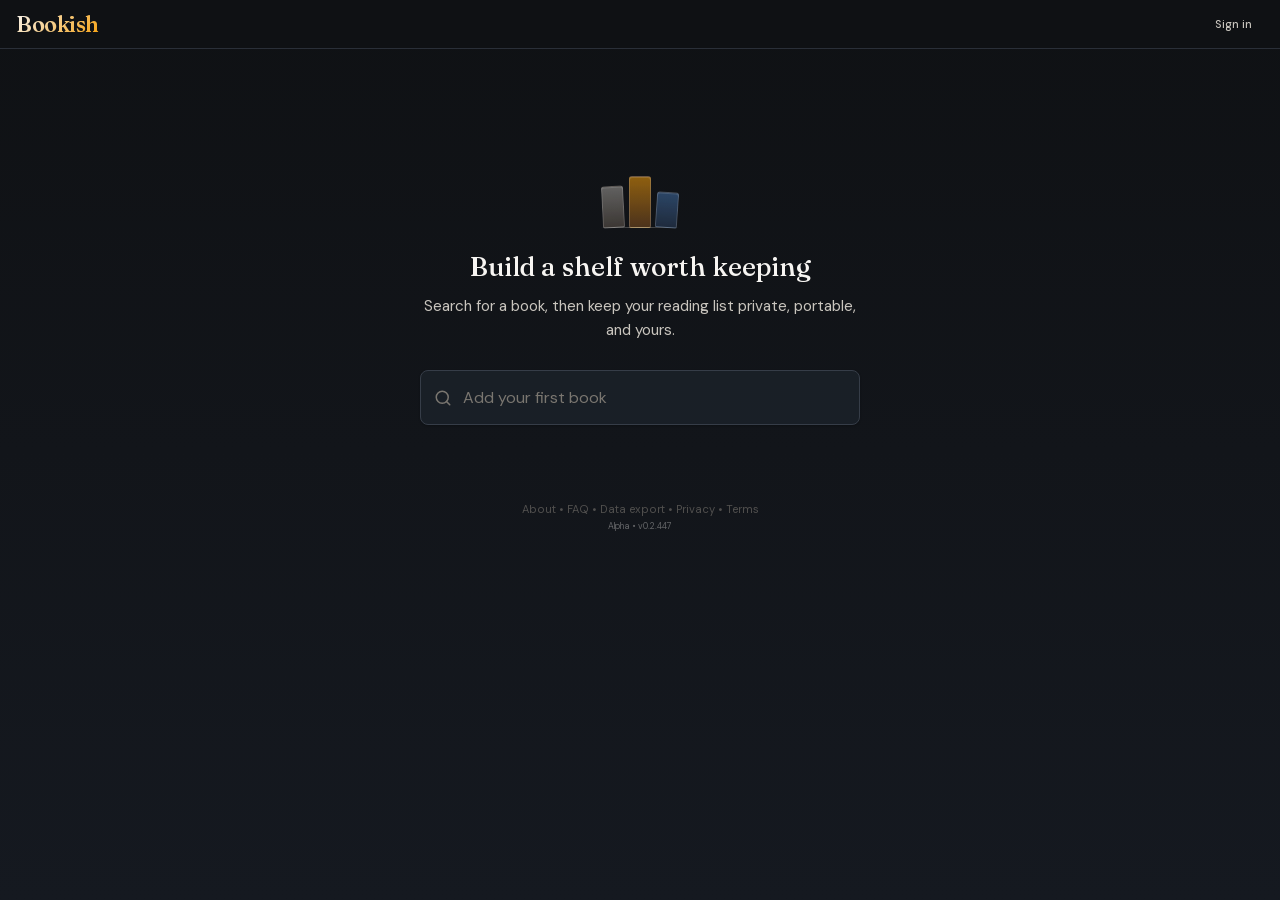
==== commit fc71816c: "Deploy: 2026-11-01 02:49:21 - v0.2.447 (from bookish-site-dev 9629d37)" ====
--- a/index.html
+++ b/index.html
@@ -200,8 +200,8 @@
   <span class="toast-message">First book saved to your shelf.</span>
 </div>
 <footer>
-  <div class="footer-links"><a href="/about.html">About</a> &bull; <a href="/faq.html">FAQ</a> &bull; <a href="/forever.html" target="_blank" rel="noopener">Data export</a></div>
-  <div class="footer-meta">Alpha &bull; v0.2.445</div>
+  <div class="footer-links"><a href="/about.html">About</a> &bull; <a href="/faq.html">FAQ</a> &bull; <a href="/forever.html" target="_blank" rel="noopener">Data export</a> &bull; <a href="/privacy.html">Privacy</a> &bull; <a href="/terms.html">Terms</a></div>
+  <div class="footer-meta">Alpha &bull; v0.2.447</div>
 </footer>
 </div>
 
--- a/css/styles.css
+++ b/css/styles.css
@@ -3268,6 +3268,11 @@
   border: 1px solid var(--color-border-subtle);
   border-radius: 8px;
   margin: 0 0 10px;
+}
+.auth-note a {
+  color: var(--color-text-secondary);
+  text-decoration: underline;
+  text-underline-offset: 2px;
 }
 
 /* Success message after account creation — larger than regular progress
